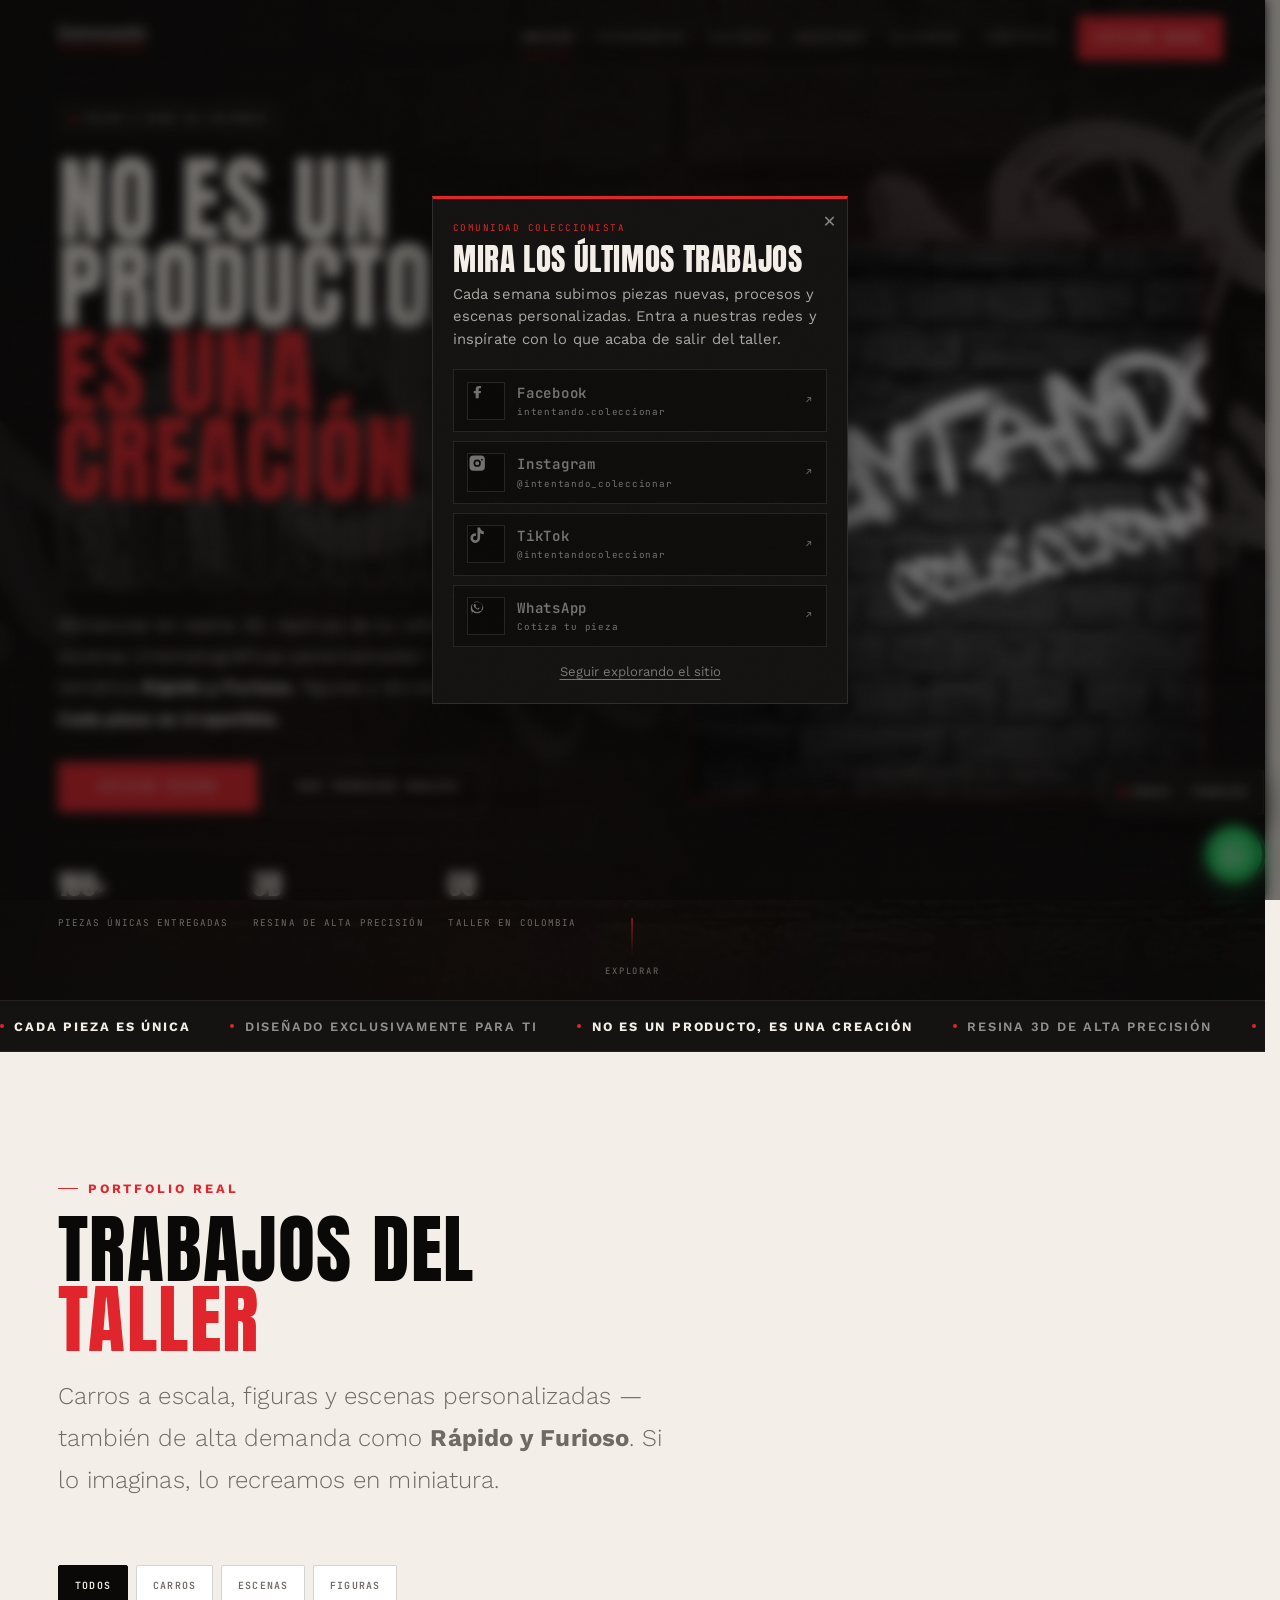
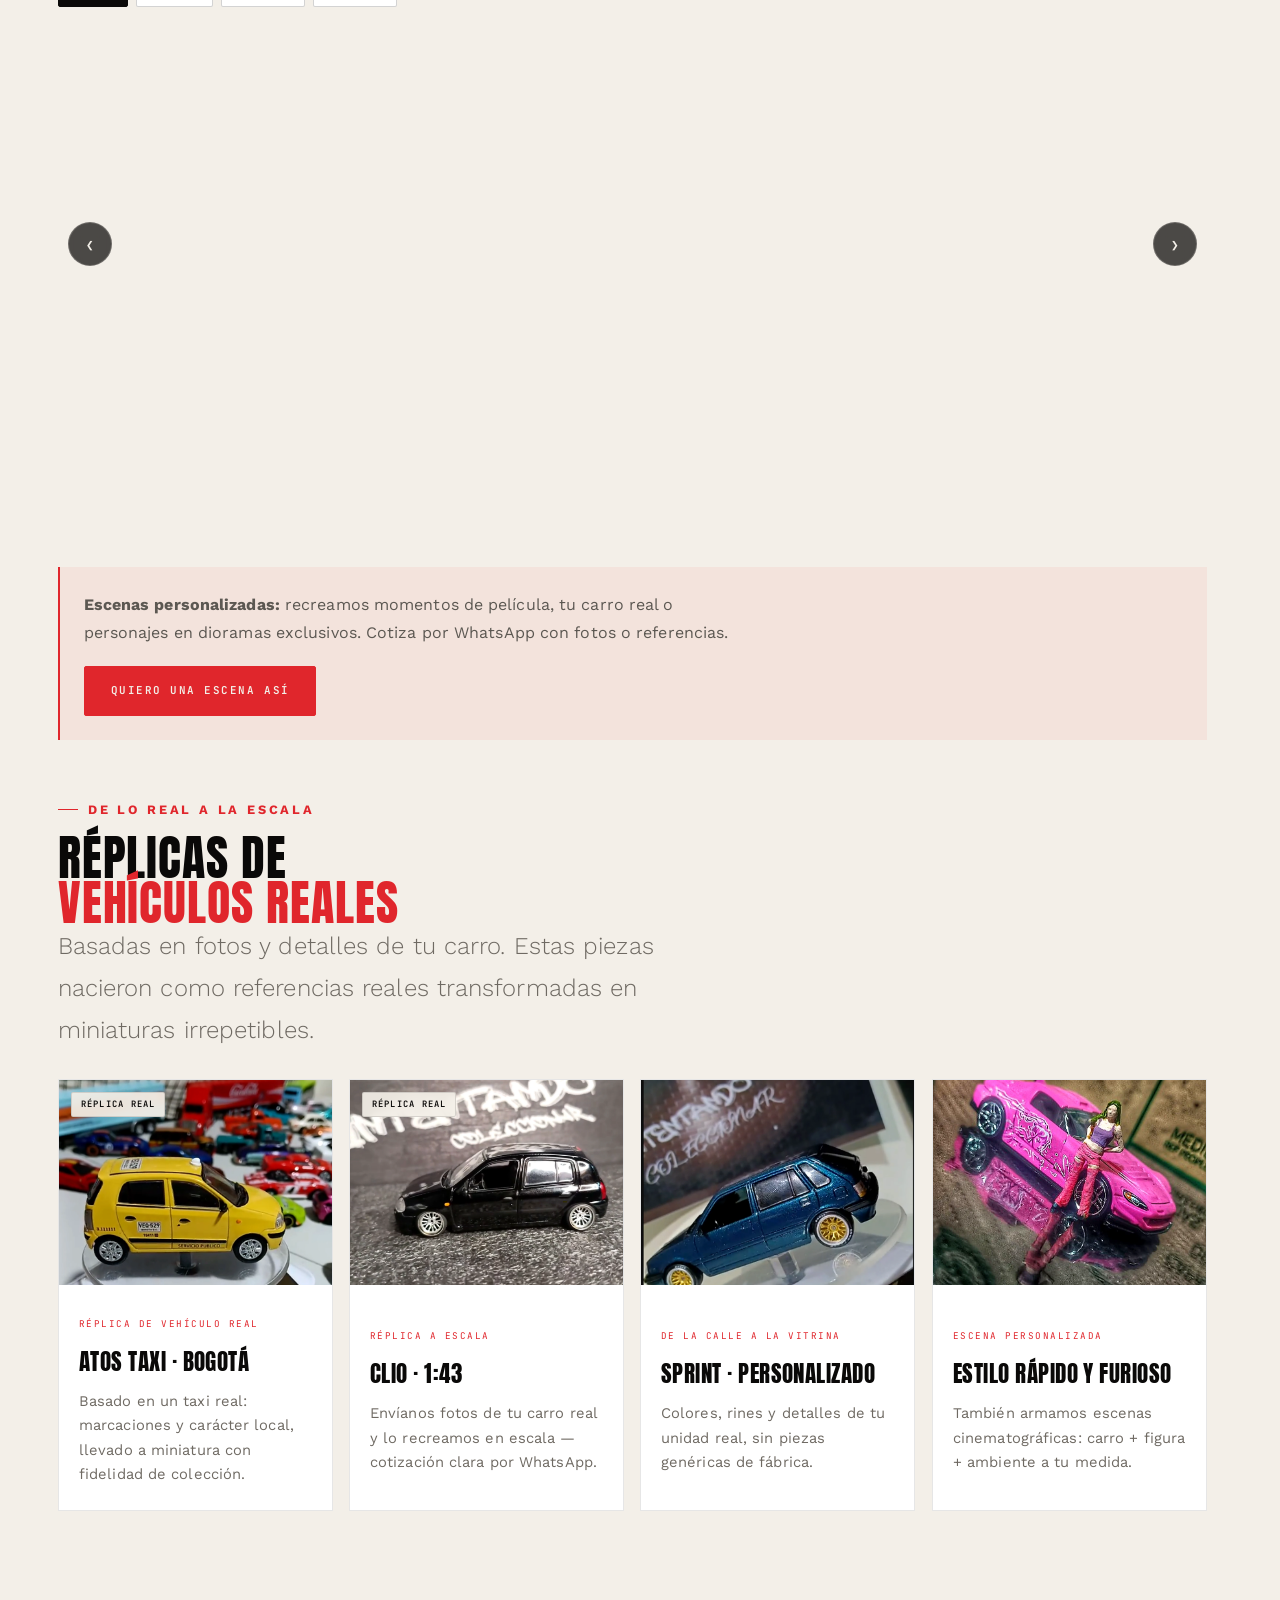
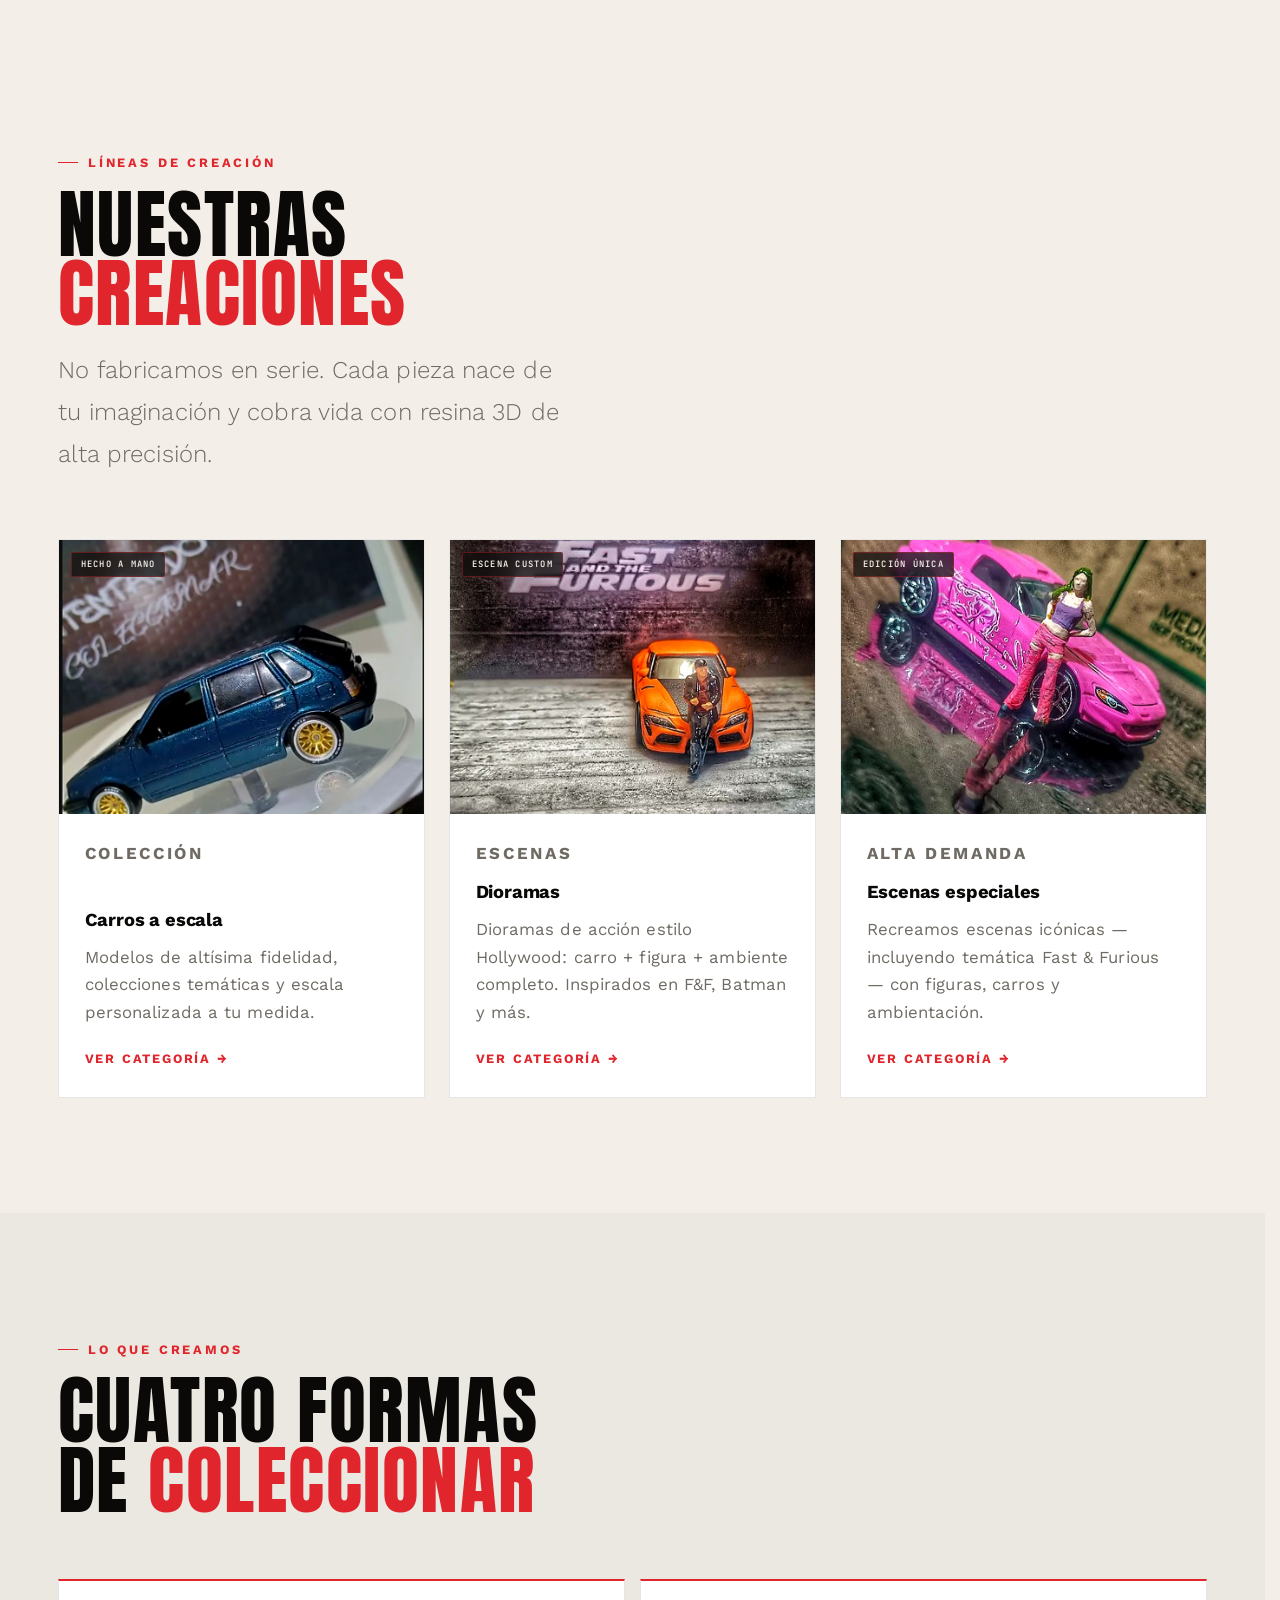
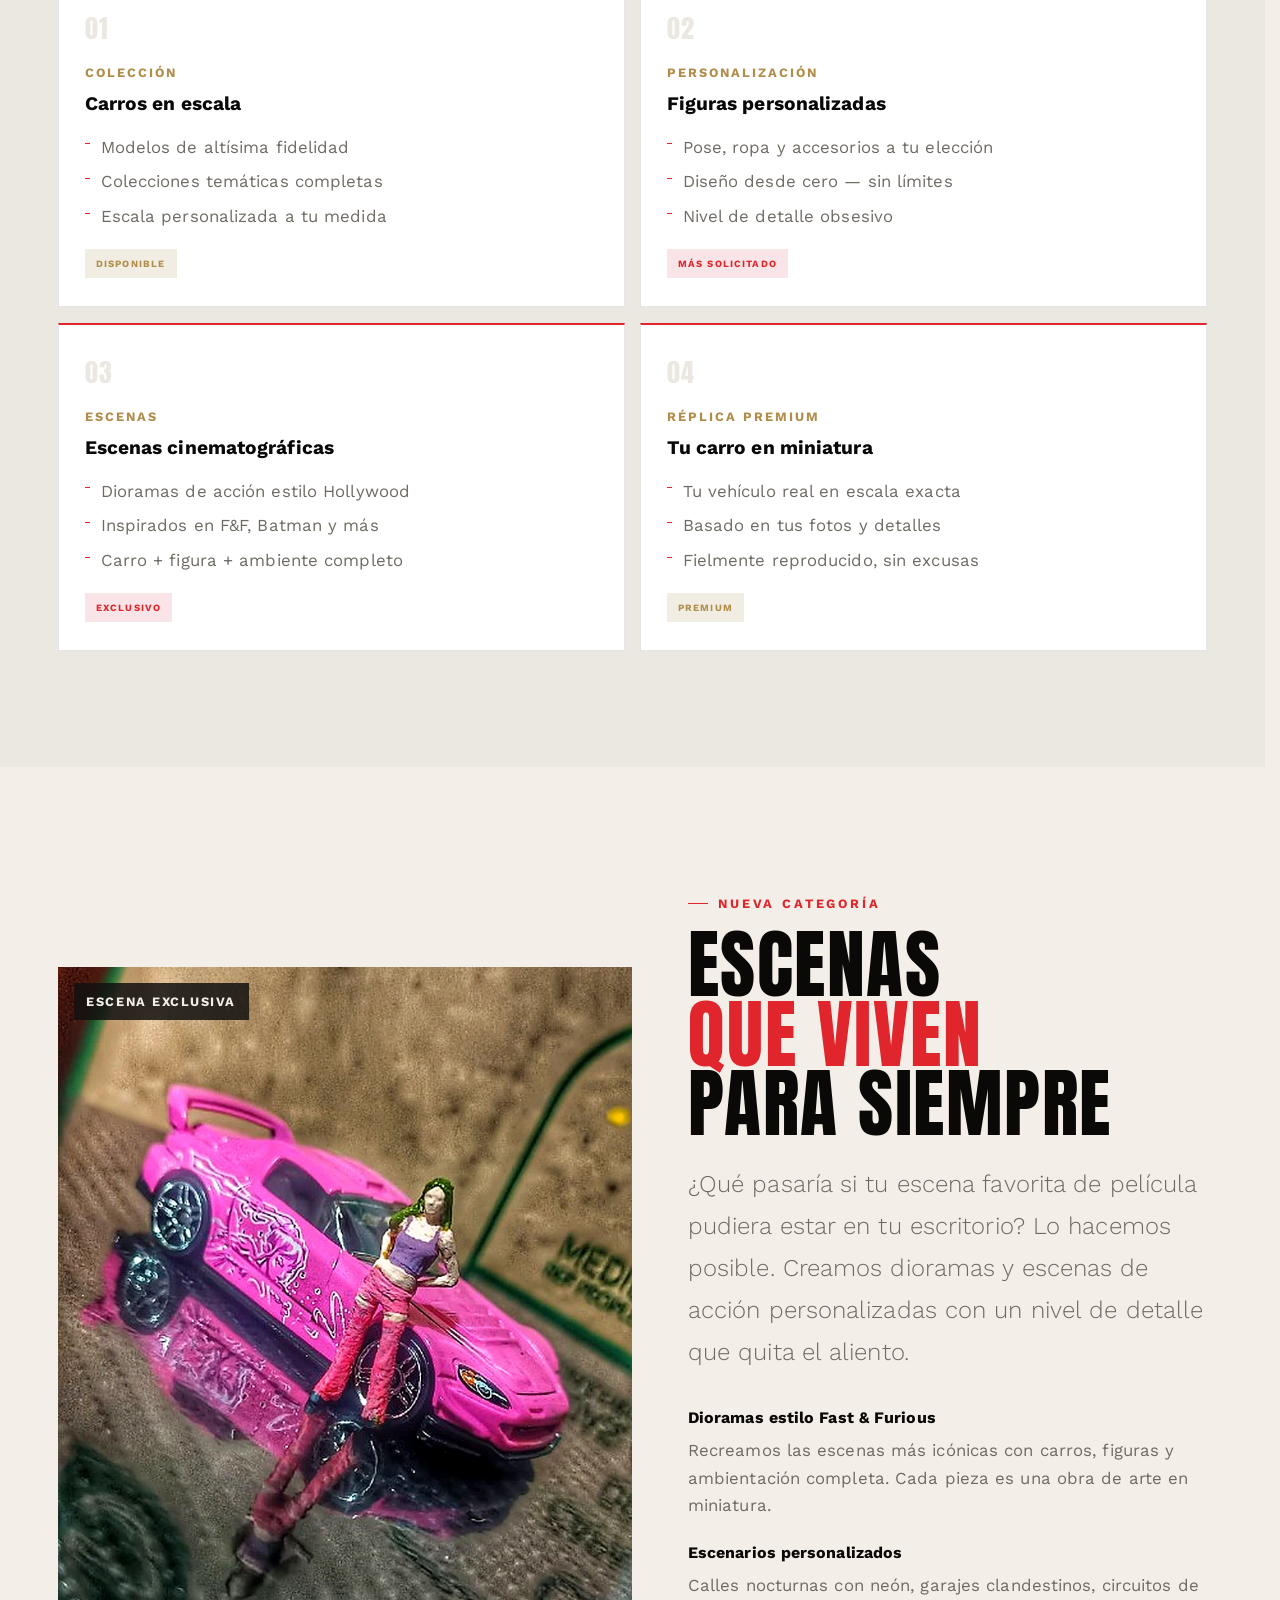
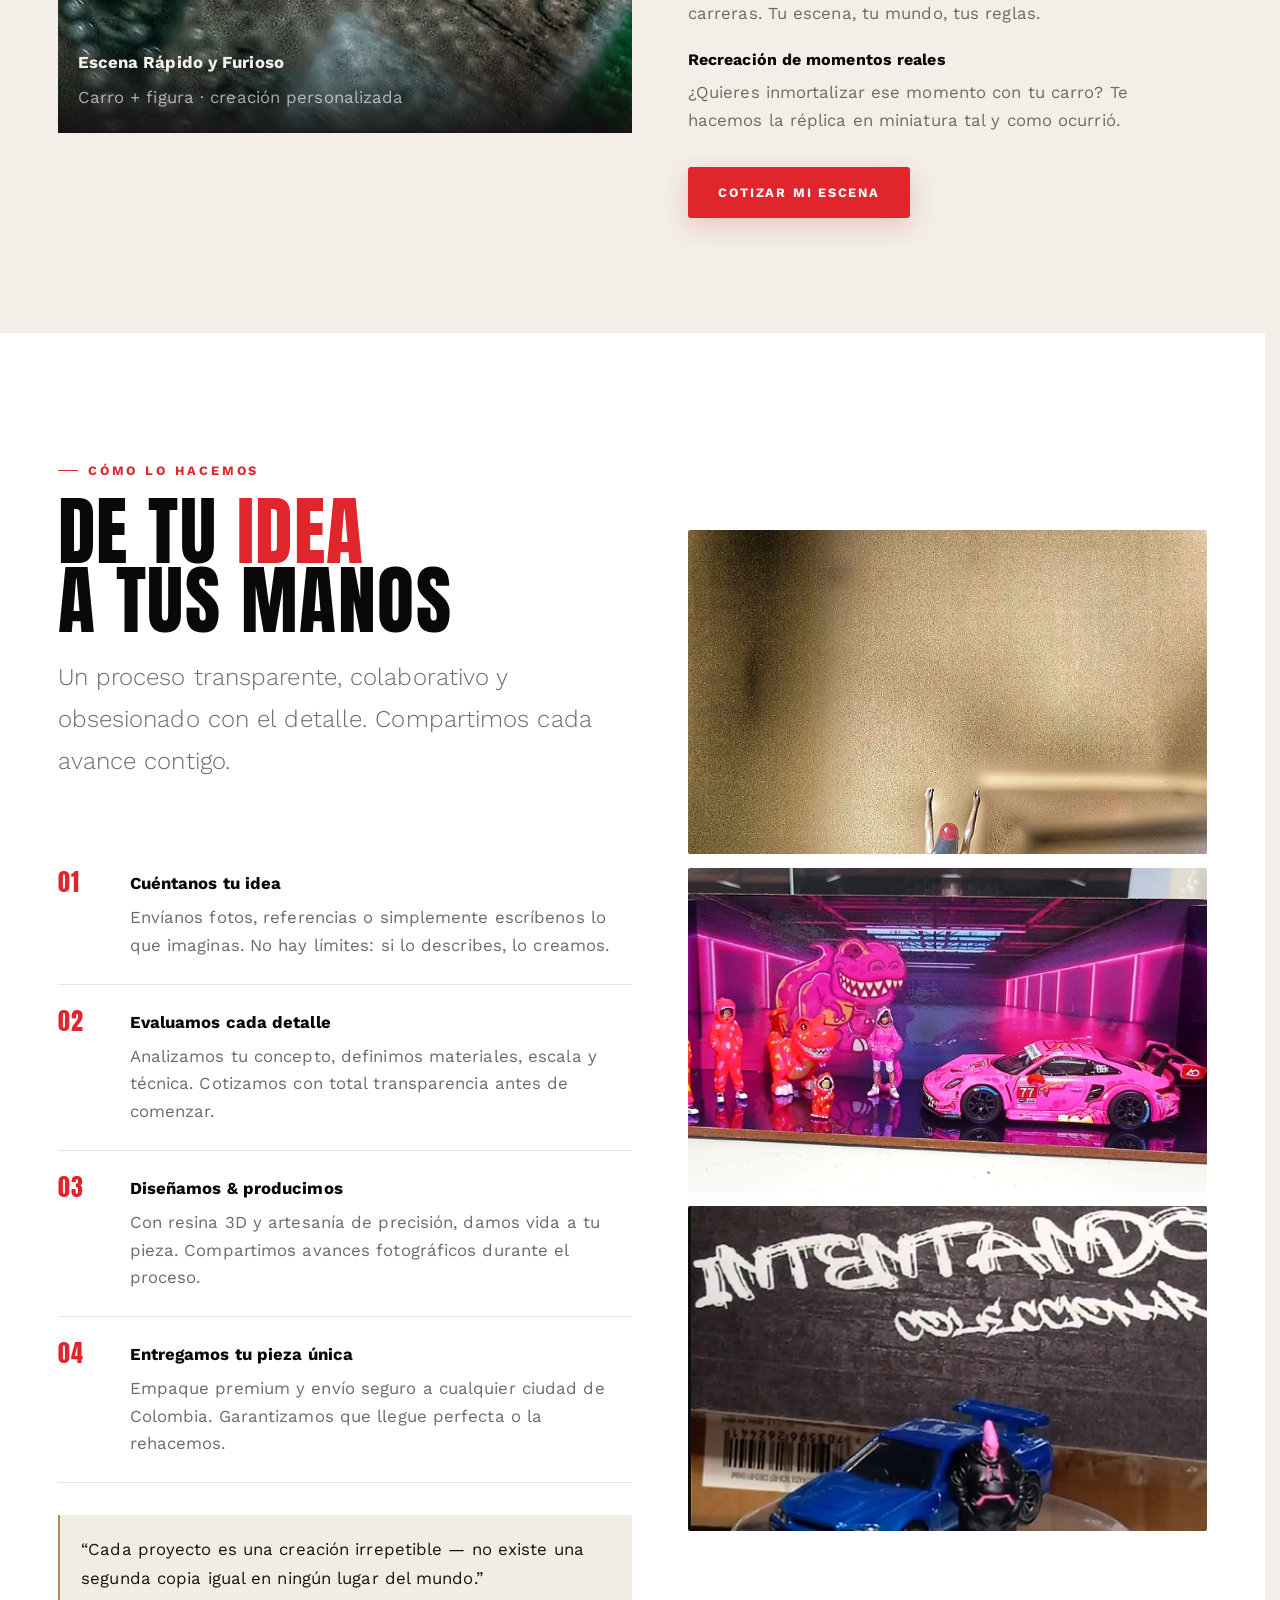
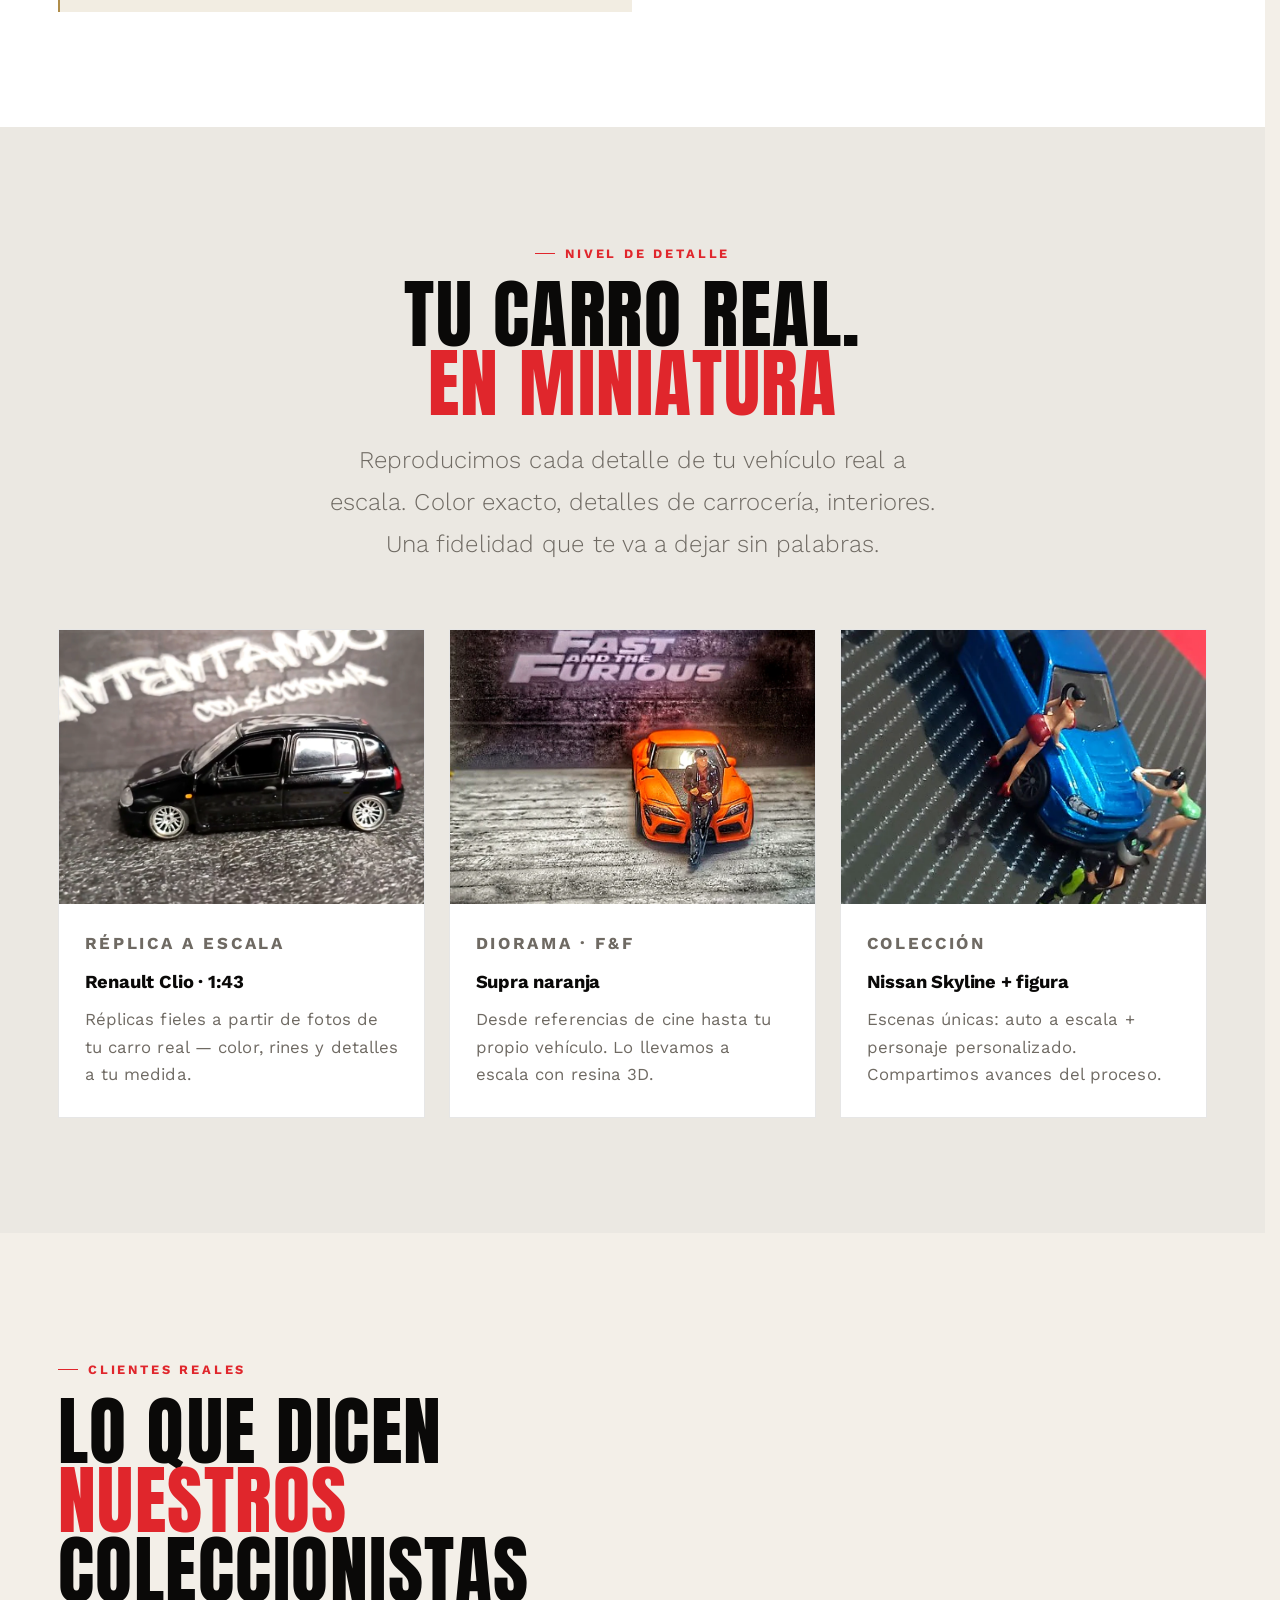
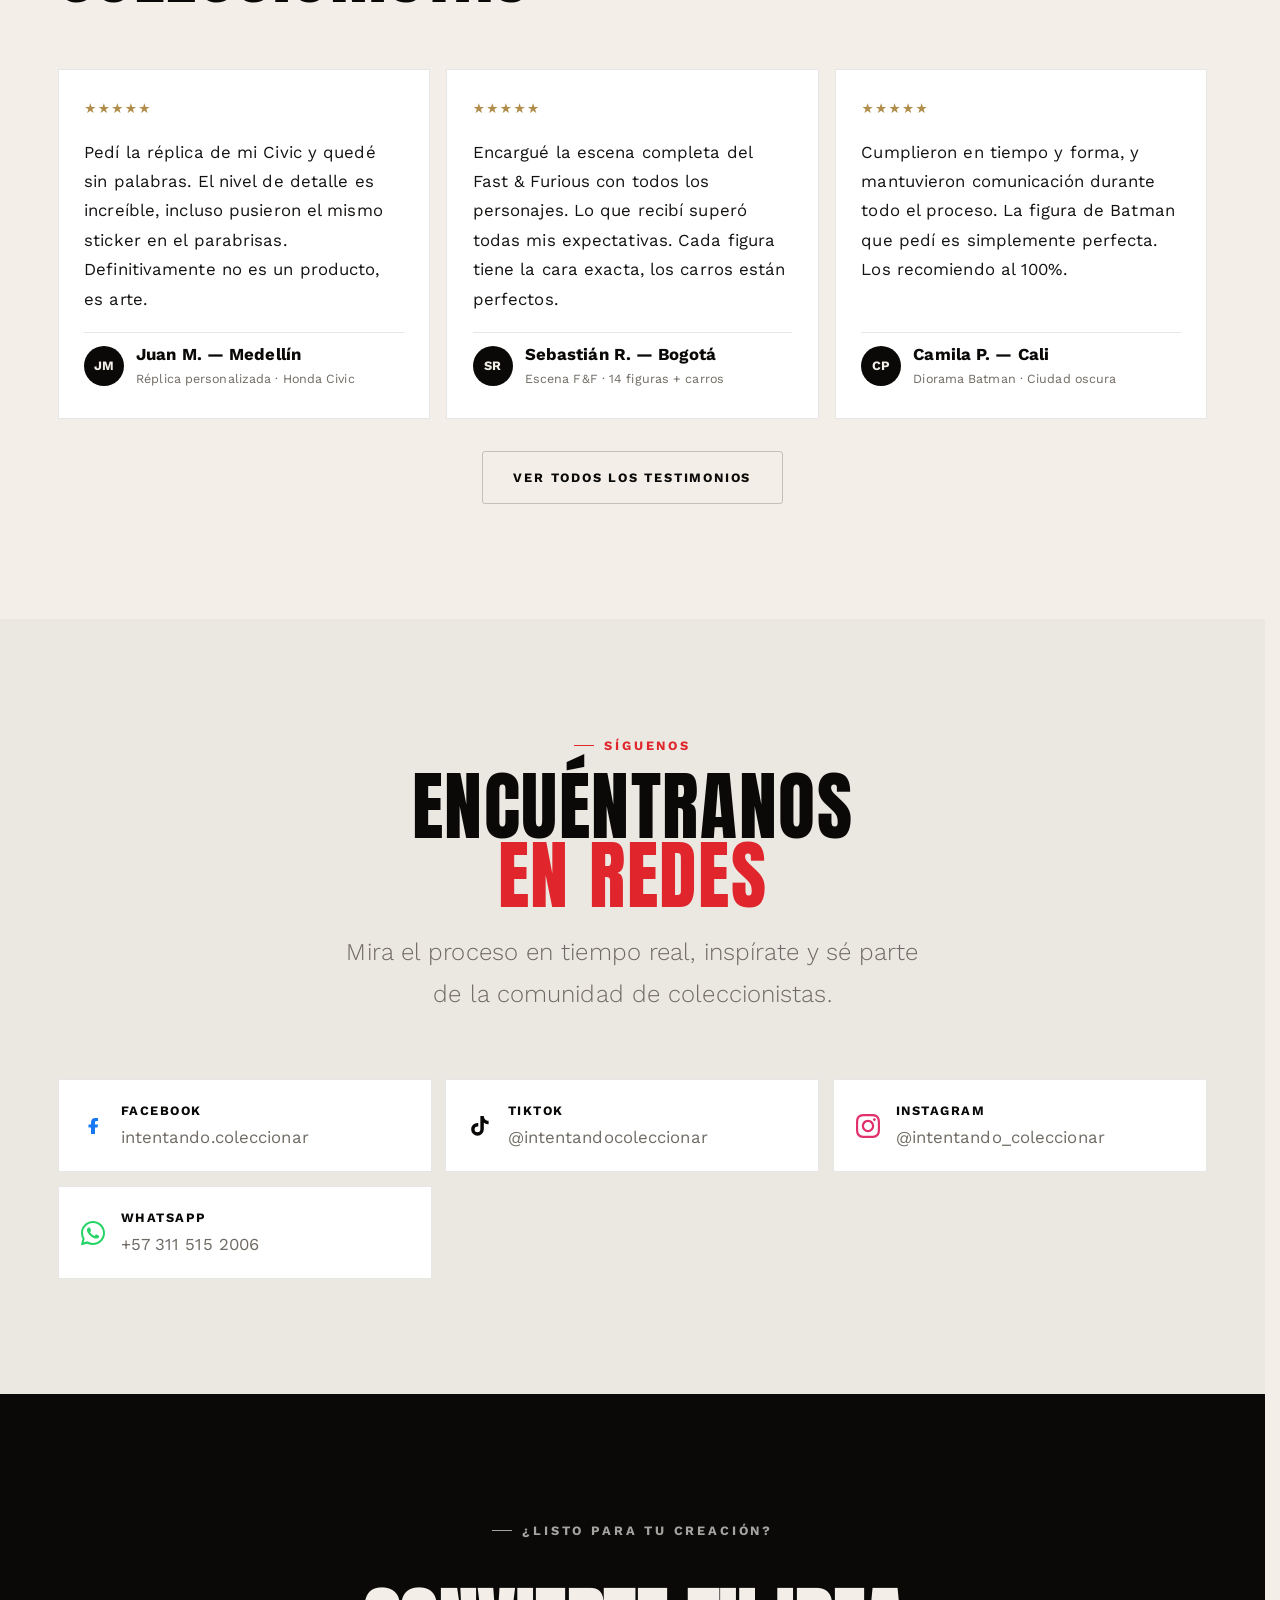
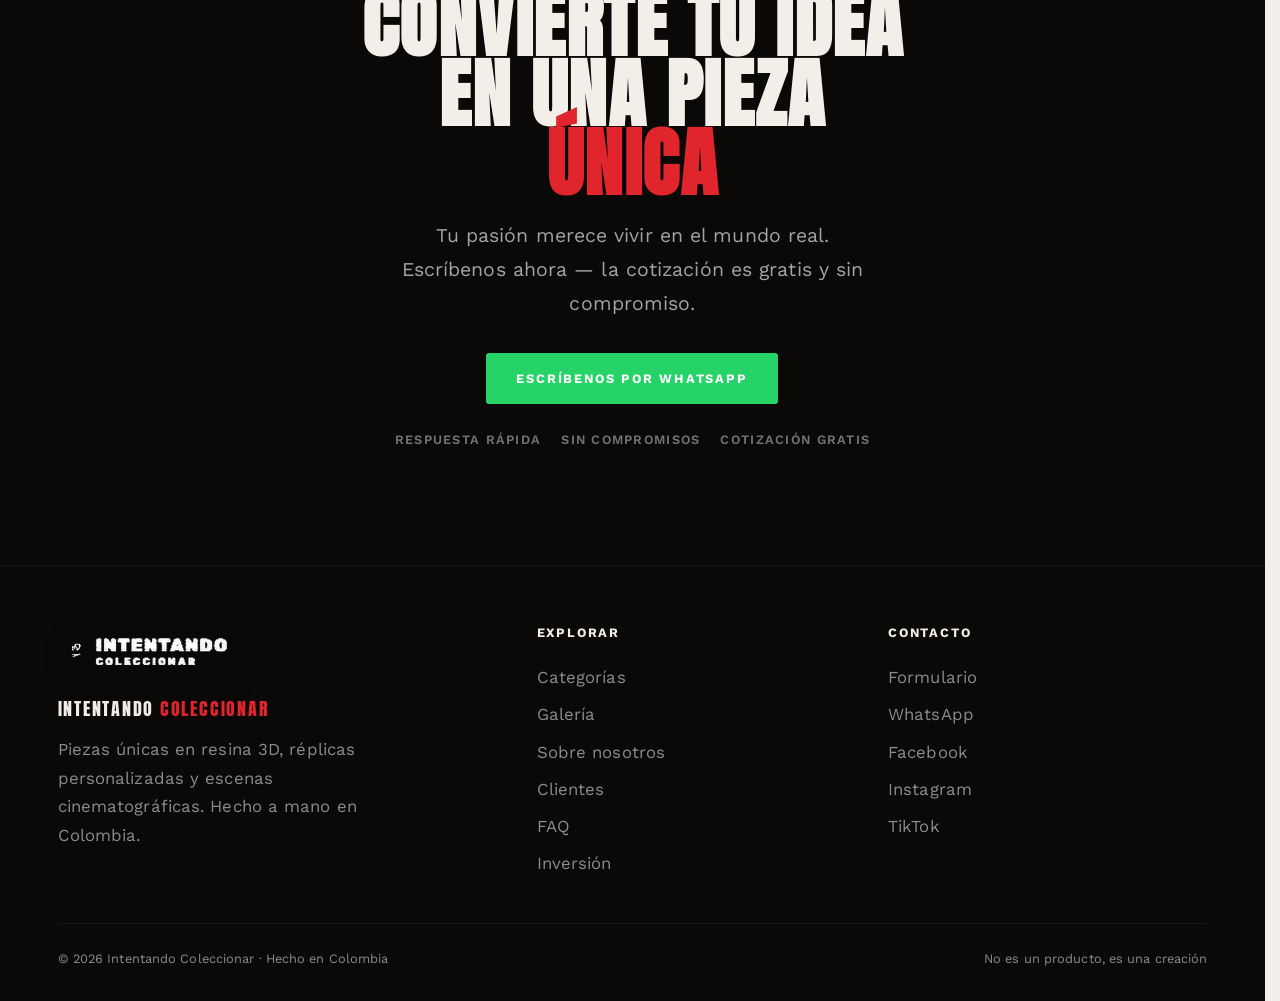
==== index.html @ 770165a8 "Initial site: multipage Intentando Coleccionar with SEO, FAQ, pricing, and deploy config. Unifies br" ====
﻿<!DOCTYPE html>
<html lang="es">
<head>
  <script>document.documentElement.classList.add("is-booting");</script>
  <meta charset="UTF-8"/>
  <meta name="viewport" content="width=device-width, initial-scale=1.0"/>
  <meta name="description" content="Intentando Coleccionar — Piezas únicas en resina 3D, réplicas personalizadas y escenas cinematográficas. No es un producto, es una creación. Colombia."/>
  <meta name="theme-color" content="#0a0908"/>
  <link rel="canonical" href="https://intentandocoleccionar.com/"/>
  <meta property="og:type" content="website"/>
  <meta property="og:url" content="https://intentandocoleccionar.com/"/>
  <meta property="og:title" content="Intentando Coleccionar | Piezas Únicas · No es un producto, es una creación"/>
  <meta property="og:description" content="Intentando Coleccionar — Piezas únicas en resina 3D, réplicas personalizadas y escenas cinematográficas. No es un producto, es una creación. Colombia."/>
  <meta property="og:image" content="https://intentandocoleccionar.com/assets/img/hero-tag-brick.webp"/>
  <meta property="og:locale" content="es_CO"/>
  <meta property="og:site_name" content="Intentando Coleccionar"/>
  <meta name="twitter:card" content="summary_large_image"/>
  <meta name="twitter:title" content="Intentando Coleccionar | Piezas Únicas · No es un producto, es una creación"/>
  <meta name="twitter:description" content="Intentando Coleccionar — Piezas únicas en resina 3D, réplicas personalizadas y escenas cinematográficas. No es un producto, es una creación. Colombia."/>
  <meta name="twitter:image" content="https://intentandocoleccionar.com/assets/img/hero-tag-brick.webp"/>
  <title>Intentando Coleccionar | Piezas Únicas · No es un producto, es una creación</title>
  <link rel="preconnect" href="https://fonts.googleapis.com"/>
  <link rel="preconnect" href="https://fonts.gstatic.com" crossorigin/>
  <link href="https://fonts.googleapis.com/css2?family=Anton&family=JetBrains+Mono:wght@400;500;600&family=Permanent+Marker&family=Work+Sans:ital,wght@0,300;0,400;0,500;0,600;1,400&display=swap" rel="stylesheet"/>
  <link rel="icon" href="assets/logo/svg/favicon.svg" type="image/svg+xml"/>
  <link rel="icon" href="assets/logo/png/favicon-32.png" sizes="32x32" type="image/png"/>
  <link rel="apple-touch-icon" href="assets/logo/png/favicon-180.png"/>
  <link rel="stylesheet" href="css/main.css"/>
<link rel="stylesheet" href="css/premium.css"/>
<link rel="stylesheet" href="css/motion.css?v=4"/>
<link rel="stylesheet" href="css/site-extras.css"/>
<link rel="stylesheet" href="css/hero.css"/>
<link rel="stylesheet" href="css/works.css"/>
  <script type="application/ld+json">
  {
    "@context": "https://schema.org",
    "@type": "LocalBusiness",
    "name": "Intentando Coleccionar",
    "description": "Miniaturas en resina 3D, réplicas personalizadas y escenas cinematográficas hechas a mano en Colombia.",
    "url": "https://intentandocoleccionar.com/",
    "image": "https://intentandocoleccionar.com/assets/img/hero-tag-brick.webp",
    "telephone": "+573115152006",
    "address": {
      "@type": "PostalAddress",
      "addressCountry": "CO"
    },
    "areaServed": "CO",
    "sameAs": [
      "https://www.instagram.com/intentando_coleccionar/",
      "https://www.tiktok.com/@intentandocoleccionar",
      "https://www.facebook.com/intentando.coleccionar",
      "https://wa.me/573115152006"
    ]
  }
  </script>
</head>
<body>
  <a class="skip-link" href="#contenido">Saltar al contenido</a>

  <header class="site-header site-header--light" data-header>
    <div class="nav-inner" data-nav>
      <a href="index.html" class="brand" aria-label="Intentando Coleccionar — Inicio">
        <span class="brand__lockup">
          <span class="brand__name">Intentando</span>
          <span class="brand__tag">Coleccionar</span>
        </span>
      </a>
      <nav class="nav-desktop" aria-label="Navegación principal">
        <a href="index.html" aria-current="page">Inicio</a>
        <a href="categorias.html">Categorías</a>
        <a href="galeria.html">Galería</a>
        <a href="sobre-nosotros.html">Nosotros</a>
        <a href="testimonios.html">Clientes</a>
        <a href="contacto.html">Contacto</a>
        <a class="nav-cta" href="https://wa.me/573115152006?text=Hola%2C%20quiero%20cotizar%20una%20figura%20personalizada" target="_blank" rel="noopener noreferrer">Cotizar ahora</a>
      </nav>
      <button class="nav-toggle" type="button" data-nav-toggle aria-controls="nav-mobile" aria-expanded="false" aria-label="Abrir menú">
        <span></span><span></span><span></span>
      </button>
    </div>
  </header>

  <div class="nav-mobile" id="nav-mobile" data-nav-mobile data-nav role="dialog" aria-modal="true" aria-label="Menú de navegación">
    <a href="index.html">Inicio</a>
    <a href="categorias.html">Categorías</a>
    <a href="galeria.html">Galería</a>
    <a href="sobre-nosotros.html">Nosotros</a>
    <a href="testimonios.html">Clientes</a>
    <a href="contacto.html">Contacto</a>
    <div class="nav-mobile__quick">
      <a href="carros.html">Carros a escala</a>
      <a href="escenas.html">Rápido y Furioso</a>
      <a href="dioramas.html">Dioramas</a>
    </div>
    <a class="nav-cta-mobile" href="https://wa.me/573115152006?text=Hola%2C%20quiero%20cotizar%20una%20figura%20personalizada" target="_blank" rel="noopener noreferrer">Cotizar mi pieza ↗</a>
  </div>

  <main id="contenido">
    <!-- HERO -->
    <section class="hero" aria-labelledby="hero-title">
      <div class="hero__bg-photo" aria-hidden="true">
        <img
          src="assets/img/hero-tag-brick.webp"
          alt=""
          width="1920"
          height="1890"
          fetchpriority="high"
          decoding="async"/>
      </div>
      <div class="hero__atmosphere" aria-hidden="true"></div>
      <div class="hero__warm" aria-hidden="true"></div>
      <div class="hero__grain" aria-hidden="true"></div>

      <div class="hero__grid">
        <div class="hero__copy-col">
          <p class="hero__eyebrow">
            <span class="hero__eyebrow-dot" aria-hidden="true"></span>
            Hecho a mano en Colombia
          </p>

          <h1 id="hero-title" class="hero__title">
            <span class="hero__line">No es un</span>
            <span class="hero__line">producto.</span>
            <span class="hero__line">Es una creación</span>
            <span class="hero__line">exclusiva</span>
          </h1>

          <p class="hero__lead">
            Miniaturas en resina 3D, réplicas de tu vehículo real y escenas cinematográficas personalizadas —
            incluyendo temática <strong>Rápido y Furioso</strong>, figuras y dioramas a tu medida.
            <strong>Cada pieza es irrepetible.</strong>
          </p>

          <div class="hero__actions">
            <a class="hero-btn hero-btn--solid" href="https://wa.me/573115152006?text=Hola%2C%20quiero%20cotizar%20una%20escena%20personalizada" target="_blank" rel="noopener noreferrer">Cotizar escena</a>
            <a class="hero-btn hero-btn--outline" href="#trabajos">Ver trabajos reales</a>
          </div>

          <div class="hero__metrics" aria-label="Confianza de la marca">
            <div class="hero__metric">
              <span class="hero__metric-value">100+</span>
              <span class="hero__metric-label">Piezas únicas entregadas</span>
            </div>
            <div class="hero__metric">
              <span class="hero__metric-value">3D</span>
              <span class="hero__metric-label">Resina de alta precisión</span>
            </div>
            <div class="hero__metric">
              <span class="hero__metric-value">CO</span>
              <span class="hero__metric-label">Taller en Colombia</span>
            </div>
          </div>
        </div>

        <div class="hero__stage" aria-hidden="true">
          <div class="hero__frame hero__frame--photo">
            <span class="hero__frame-corner hero__frame-corner--tr"></span>
            <span class="hero__frame-corner hero__frame-corner--bl"></span>
            <span class="hero__seal">Tag · Oficial</span>
            <div class="hero__tag-photo">
              <img src="assets/img/hero-tag-brick.webp" alt="" width="1920" height="1890" decoding="async"/>
            </div>
            <div class="hero__spray"></div>
            <p class="hero__stage-caption">No es un producto, es una creación</p>
          </div>
        </div>
      </div>

      <a class="hero__scroll" href="#trabajos" aria-label="Explorar trabajos">
        <span class="hero__scroll-line" aria-hidden="true"></span>
        Explorar
      </a>
    </section>

    <div class="marquee" aria-hidden="true">
      <div class="marquee__track">
        <div class="marquee__item"><span class="marquee__dot"></span><strong>Cada pieza es única</strong></div>
        <div class="marquee__item"><span class="marquee__dot"></span>Diseñado exclusivamente para ti</div>
        <div class="marquee__item"><span class="marquee__dot"></span><strong>No es un producto, es una creación</strong></div>
        <div class="marquee__item"><span class="marquee__dot"></span>Resina 3D de alta precisión</div>
        <div class="marquee__item"><span class="marquee__dot"></span><strong>Escenas personalizadas</strong></div>
        <div class="marquee__item"><span class="marquee__dot"></span>Envíos a todo Colombia</div>
        <div class="marquee__item"><span class="marquee__dot"></span><strong>Rápido y Furioso &amp; más</strong></div>
        <div class="marquee__item"><span class="marquee__dot"></span>Cotización gratuita</div>
        <div class="marquee__item"><span class="marquee__dot"></span><strong>Cada pieza es única</strong></div>
        <div class="marquee__item"><span class="marquee__dot"></span>Diseñado exclusivamente para ti</div>
        <div class="marquee__item"><span class="marquee__dot"></span><strong>No es un producto, es una creación</strong></div>
        <div class="marquee__item"><span class="marquee__dot"></span>Resina 3D de alta precisión</div>
        <div class="marquee__item"><span class="marquee__dot"></span><strong>Escenas personalizadas</strong></div>
        <div class="marquee__item"><span class="marquee__dot"></span>Envíos a todo Colombia</div>
        <div class="marquee__item"><span class="marquee__dot"></span><strong>Rápido y Furioso &amp; más</strong></div>
        <div class="marquee__item"><span class="marquee__dot"></span>Cotización gratuita</div>
      </div>
    </div>

    <!-- TRABAJOS / CARRUSEL -->
    <section id="trabajos" class="section works" aria-labelledby="trabajos-title">
      <div class="container">
        <div class="section-head reveal">
          <p class="eyebrow">Portfolio real</p>
          <h2 id="trabajos-title" class="display">Trabajos del<br/><em>taller</em></h2>
          <p class="lead">
            Carros a escala, figuras y escenas personalizadas — también de alta demanda como
            <strong>Rápido y Furioso</strong>. Si lo imaginas, lo recreamos en miniatura.
          </p>
        </div>

        <div class="works-filters" role="group" aria-label="Filtrar trabajos" data-works-filters>
          <button type="button" class="works-filter is-active" data-works-filter="all" aria-pressed="true">Todos</button>
          <button type="button" class="works-filter" data-works-filter="carro" aria-pressed="false">Carros</button>
          <button type="button" class="works-filter" data-works-filter="escena" aria-pressed="false">Escenas</button>
          <button type="button" class="works-filter" data-works-filter="figura" aria-pressed="false">Figuras</button>
        </div>

        <div class="carousel" data-carousel>
          <button class="carousel__nav carousel__nav--prev" type="button" data-carousel-prev aria-label="Anterior">‹</button>
          <div class="carousel__viewport">
            <ul class="carousel__track" data-carousel-track>

              <li class="carousel__slide is-active" data-works-item data-cat="carro" data-cap="Hyundai Atos taxi · Réplica escala (Bogotá)">
                <figure class="carousel__card">
                  <img src="assets/trabajos/atos-taxi-bogota.webp" alt="Réplica en escala de taxi Hyundai Atos amarillo Bogotá" width="1590" height="1401" loading="lazy" decoding="async" srcset="assets/trabajos/atos-taxi-bogota.webp 1x, assets/trabajos/hd/atos-taxi.webp 2x" sizes="(max-width: 768px) 100vw, 50vw">
                  <figcaption>
                    <span class="carousel__cat">Carro · Réplica real</span>
                    <strong>Atos taxi Bogotá</strong>
                    <p>Réplica de vehículo real con detalles locales (servicio público).</p>
                  </figcaption>
                </figure>
              </li>

              <li class="carousel__slide" data-works-item data-cat="carro" data-cap="Renault Clio negro · Escala 1:43">
                <figure class="carousel__card">
                  <img src="assets/trabajos/clio-negro-escala.webp" alt="Renault Clio negro a escala 1:43" width="1920" height="1454" loading="lazy" decoding="async" srcset="assets/trabajos/clio-negro-escala.webp 1x, assets/trabajos/hd/renault-clio-escala.webp 2x" sizes="(max-width: 768px) 100vw, 50vw">
                  <figcaption>
                    <span class="carousel__cat">Carro a escala</span>
                    <strong>Renault Clio · 1:43</strong>
                    <p>Réplicas fieles basadas en tu vehículo o referencias.</p>
                  </figcaption>
                </figure>
              </li>

              <li class="carousel__slide" data-works-item data-cat="escena" data-cap="Escena rosa estilo Rápido y Furioso">
                <figure class="carousel__card">
                  <img src="assets/trabajos/suki-rosa-ff.webp" alt="Escena con carro rosa y figura estilo Rápido y Furioso" width="841" height="1920" loading="lazy" decoding="async"/>
                  <figcaption>
                    <span class="carousel__cat">Escena personalizada</span>
                    <strong>Estilo Rápido y Furioso</strong>
                    <p>Carro + figura + composición. Creamos escenas a tu medida.</p>
                  </figcaption>
                </figure>
              </li>

              <li class="carousel__slide" data-works-item data-cat="escena" data-cap="Diorama Supra naranja estilo Rápido y Furioso">
                <figure class="carousel__card">
                  <img src="assets/trabajos/diorama-supra-naranja-ff.webp" alt="Diorama con Supra naranja estilo Rápido y Furioso" width="841" height="1920" loading="lazy" decoding="async"/>
                  <figcaption>
                    <span class="carousel__cat">Diorama</span>
                    <strong>Supra naranja · F&amp;F</strong>
                    <p>Ambientación completa para coleccionar o regalar.</p>
                  </figcaption>
                </figure>
              </li>

              <li class="carousel__slide" data-works-item data-cat="figura" data-cap="Majin Buu + Skyline · Escena personalizada">
                <figure class="carousel__card">
                  <img src="assets/trabajos/majin-buu-skyline.webp" alt="Figura Majin Buu junto a Nissan Skyline a escala" width="1614" height="1560" loading="lazy" decoding="async" srcset="assets/trabajos/majin-buu-skyline.webp 1x, assets/trabajos/hd/majin-buu-escala.webp 2x" sizes="(max-width: 768px) 100vw, 50vw">
                  <figcaption>
                    <span class="carousel__cat">Figura + escena</span>
                    <strong>Majin Buu · Skyline</strong>
                    <p>Personaje + auto a escala: escenas únicas que no existen en serie.</p>
                  </figcaption>
                </figure>
              </li>

              <li class="carousel__slide" data-works-item data-cat="carro" data-cap="Chevrolet Sprint teal · Escala 1:43">
                <figure class="carousel__card">
                  <img src="assets/trabajos/chevrolet-sprint-teal.webp" alt="Chevrolet Sprint teal a escala 1:43" width="1626" height="1401" loading="lazy" decoding="async" srcset="assets/trabajos/chevrolet-sprint-teal.webp 1x, assets/trabajos/hd/chevrolet-sprint-escala.webp 2x" sizes="(max-width: 768px) 100vw, 50vw">
                  <figcaption>
                    <span class="carousel__cat">Carro a escala</span>
                    <strong>Chevrolet Sprint · 1:43</strong>
                    <p>Acabado metálico y detalle obsesivo en rines y carrocería.</p>
                  </figcaption>
                </figure>
              </li>

              <li class="carousel__slide" data-works-item data-cat="carro" data-cap="Twingo plata · Escala 1:43">
                <figure class="carousel__card">
                  <img src="assets/trabajos/twingo-plata.webp" alt="Renault Twingo plata a escala 1:43" width="1164" height="894" loading="lazy" decoding="async" srcset="assets/trabajos/twingo-plata.webp 1x, assets/trabajos/hd/carro-twingo-escala.webp 2x" sizes="(max-width: 768px) 100vw, 50vw">
                  <figcaption>
                    <span class="carousel__cat">Carro a escala</span>
                    <strong>Twingo plata · 1:43</strong>
                    <p>Modelos personalizados para coleccionistas.</p>
                  </figcaption>
                </figure>
              </li>

              <li class="carousel__slide" data-works-item data-cat="carro" data-cap="Swift blanco · Escena en rampa">
                <figure class="carousel__card">
                  <img src="assets/trabajos/swift-blanco-rampa.webp" alt="Swift blanco a escala sobre rampa" width="1920" height="1920" loading="lazy" decoding="async" srcset="assets/trabajos/swift-blanco-rampa.webp 1x, assets/trabajos/hd/carro-swift.webp 2x" sizes="(max-width: 768px) 100vw, 50vw">
                  <figcaption>
                    <span class="carousel__cat">Carro a escala</span>
                    <strong>Swift blanco · rampa</strong>
                    <p>Tu carro, tu escala, tus reglas.</p>
                  </figcaption>
                </figure>
              </li>

              <li class="carousel__slide" data-works-item data-cat="escena" data-cap="Carrera starter · RX-7 y Eclipse">
                <figure class="carousel__card">
                  <img src="assets/trabajos/carrera-starter-rx7-eclipse.webp" alt="Escena de carrera con RX-7 y Eclipse a escala" width="1261" height="1920" loading="lazy" decoding="async"/>
                  <figcaption>
                    <span class="carousel__cat">Escena personalizada</span>
                    <strong>RX-7 · Eclipse · starter</strong>
                    <p>Escenas de carrera y composiciones cinematográficas a pedido.</p>
                  </figcaption>
                </figure>
              </li>

              <li class="carousel__slide" data-works-item data-cat="escena" data-cap="Skyline azul + figuras">
                <figure class="carousel__card">
                  <img src="assets/trabajos/skyline-azul-figuras.webp" alt="Nissan Skyline azul a escala con figuras" width="841" height="1920" loading="lazy" decoding="async"/>
                  <figcaption>
                    <span class="carousel__cat">Escena personalizada</span>
                    <strong>Skyline azul + figuras</strong>
                    <p>Auto a escala + personajes personalizados en una sola pieza.</p>
                  </figcaption>
                </figure>
              </li>

              <li class="carousel__slide" data-works-item data-cat="escena" data-cap="Civic verde estilo Rápido y Furioso">
                <figure class="carousel__card">
                  <img src="assets/trabajos/civic-verde-ff.webp" alt="Civic verde a escala con figura estilo Rápido y Furioso" width="1920" height="1226" loading="lazy" decoding="async"/>
                  <figcaption>
                    <span class="carousel__cat">Escena personalizada</span>
                    <strong>Civic verde · F&amp;F</strong>
                    <p>Referencias de cine llevadas a miniatura con fidelidad de colección.</p>
                  </figcaption>
                </figure>
              </li>

              <li class="carousel__slide" data-works-item data-cat="figura" data-cap="Batman streetwear · Colorways">
                <figure class="carousel__card">
                  <img src="assets/trabajos/batman-streetwear.webp" alt="Figuras Batman streetwear en varios colorways" width="1920" height="905" loading="lazy" decoding="async"/>
                  <figcaption>
                    <span class="carousel__cat">Figura</span>
                    <strong>Batman streetwear</strong>
                    <p>Figuras personalizadas en varios colorways.</p>
                  </figcaption>
                </figure>
              </li>

              <li class="carousel__slide" data-works-item data-cat="carro" data-cap="Miniaturas Supra en mano">
                <figure class="carousel__card">
                  <img src="assets/trabajos/paul-walker-supra-mano.webp" alt="Miniaturas de carros estilo Rápido y Furioso en la mano" width="1440" height="1920" loading="lazy" decoding="async"/>
                  <figcaption>
                    <span class="carousel__cat">Carro a escala</span>
                    <strong>Supra · miniaturas en mano</strong>
                    <p>Detalle y escala pensados para colección.</p>
                  </figcaption>
                </figure>
              </li>

              <li class="carousel__slide" data-works-item data-cat="escena" data-cap="Halo · Spartan + Warthog">
                <figure class="carousel__card">
                  <img src="assets/trabajos/halo-spartan-warthog.webp" alt="Escena Halo con Spartan y Warthog a escala" width="1440" height="1920" loading="lazy" decoding="async"/>
                  <figcaption>
                    <span class="carousel__cat">Escena personalizada</span>
                    <strong>Spartan + Warthog</strong>
                    <p>También recreamos universos de videojuegos a escala.</p>
                  </figcaption>
                </figure>
              </li>

              <li class="carousel__slide" data-works-item data-cat="escena" data-cap="Diorama Porsche rosa + dinosauros">
                <figure class="carousel__card">
                  <img src="assets/trabajos/diorama-porsche-rosa-dinos.webp" alt="Diorama con Porsche rosa y figuras de dinosauros" width="1920" height="840" loading="lazy" decoding="async"/>
                  <figcaption>
                    <span class="carousel__cat">Diorama</span>
                    <strong>Porsche rosa + dinos</strong>
                    <p>Composiciones creativas con narrativa propia.</p>
                  </figcaption>
                </figure>
              </li>

            </ul>
          </div>
          <button class="carousel__nav carousel__nav--next" type="button" data-carousel-next aria-label="Siguiente">›</button>
          <div class="carousel__dots" data-carousel-dots aria-label="Paginación del carrusel"></div>
        </div>

        <div class="works-note reveal">
          <p>
            <strong>Escenas personalizadas:</strong> recreamos momentos de película, tu carro real o personajes
            en dioramas exclusivos. Cotiza por WhatsApp con fotos o referencias.
          </p>
          <a class="hero-btn hero-btn--solid" href="https://wa.me/573115152006?text=Hola%2C%20quiero%20cotizar%20una%20escena%20personalizada" target="_blank" rel="noopener noreferrer">Quiero una escena así</a>
        </div>

        <!-- Réplicas de vehículos reales (mensaje + ejemplos del taller) -->
        <div class="compare reveal" aria-labelledby="compare-title">
          <div class="compare__head">
            <p class="eyebrow">De lo real a la escala</p>
            <h3 id="compare-title" class="display" style="font-size:clamp(2rem,4vw,3rem);margin-top:1rem">Réplicas de<br/><em>vehículos reales</em></h3>
            <p class="lead">Basadas en fotos y detalles de tu carro. Estas piezas nacieron como referencias reales transformadas en miniaturas irrepetibles.</p>
          </div>
          <div class="compare__grid">
            <article class="compare__card">
              <img src="assets/trabajos/atos-taxi-bogota.webp" alt="Réplica Atos taxi Bogotá" width="640" height="480" loading="lazy" srcset="assets/trabajos/atos-taxi-bogota.webp 1x, assets/trabajos/hd/atos-taxi.webp 2x" sizes="(max-width: 768px) 100vw, 50vw">
              <div>
                <span class="carousel__cat">Réplica de vehículo real</span>
                <h4>Atos taxi · Bogotá</h4>
                <p>Basado en un taxi real: marcaciones y carácter local, llevado a miniatura con fidelidad de colección.</p>
              </div>
            </article>
            <article class="compare__card">
              <img src="assets/trabajos/clio-negro-escala.webp" alt="Renault Clio negro a escala" width="640" height="480" loading="lazy" srcset="assets/trabajos/clio-negro-escala.webp 1x, assets/trabajos/hd/renault-clio-escala.webp 2x" sizes="(max-width: 768px) 100vw, 50vw">
              <div>
                <span class="carousel__cat">Réplica a escala</span>
                <h4>Clio · 1:43</h4>
                <p>Envíanos fotos de tu carro real y lo recreamos en escala — cotización clara por WhatsApp.</p>
              </div>
            </article>
            <article class="compare__card">
              <img src="assets/trabajos/chevrolet-sprint-teal.webp" alt="Chevrolet Sprint teal a escala" width="640" height="480" loading="lazy" srcset="assets/trabajos/chevrolet-sprint-teal.webp 1x, assets/trabajos/hd/chevrolet-sprint-escala.webp 2x" sizes="(max-width: 768px) 100vw, 50vw">
              <div>
                <span class="carousel__cat">De la calle a la vitrina</span>
                <h4>Sprint · personalizado</h4>
                <p>Colores, rines y detalles de tu unidad real, sin piezas genéricas de fábrica.</p>
              </div>
            </article>
            <article class="compare__card">
              <img src="assets/trabajos/suki-rosa-ff.webp" alt="Escena personalizada estilo Rápido y Furioso" width="640" height="480" loading="lazy"/>
              <div>
                <span class="carousel__cat">Escena personalizada</span>
                <h4>Estilo Rápido y Furioso</h4>
                <p>También armamos escenas cinematográficas: carro + figura + ambiente a tu medida.</p>
              </div>
            </article>
          </div>
        </div>
      </div>
    </section>

    <!-- CATEGORÍAS -->
    <section id="categorias-inicio" class="section" aria-labelledby="cat-title">
      <div class="container">
        <div class="section-head reveal">
          <p class="eyebrow">Líneas de creación</p>
          <h2 id="cat-title" class="display">Nuestras<br/><em>creaciones</em></h2>
          <p class="lead">No fabricamos en serie. Cada pieza nace de tu imaginación y cobra vida con resina 3D de alta precisión.</p>
        </div>

        <div class="cat-grid stagger">
          <a class="cat-card" href="carros.html">
            <div class="cat-card__media">
              <img src="assets/trabajos/chevrolet-sprint-teal.webp" alt="Carros a escala del taller Intentando Coleccionar" width="1626" height="1401" loading="lazy" decoding="async" srcset="assets/trabajos/chevrolet-sprint-teal.webp 1x, assets/trabajos/hd/chevrolet-sprint-escala.webp 2x" sizes="(max-width: 768px) 100vw, 50vw">
            </div>
            <div class="cat-card__body">
              <p class="cat-card__label">Colección</p>
              <h3>Carros a escala</h3>
              <p>Modelos de altísima fidelidad, colecciones temáticas y escala personalizada a tu medida.</p>
              <span class="cat-card__link">Ver categoría</span>
            </div>
          </a>

          <a class="cat-card" href="dioramas.html">
            <div class="cat-card__media">
              <img src="assets/trabajos/diorama-supra-naranja-ff.webp" alt="Diorama y escena personalizada a escala" width="841" height="1920" loading="lazy" decoding="async"/>
            </div>
            <div class="cat-card__body">
              <p class="cat-card__label">Escenas</p>
              <h3>Dioramas</h3>
              <p>Dioramas de acción estilo Hollywood: carro + figura + ambiente completo. Inspirados en F&amp;F, Batman y más.</p>
              <span class="cat-card__link">Ver categoría</span>
            </div>
          </a>

          <a class="cat-card" href="escenas.html">
            <div class="cat-card__media">
              <img src="assets/trabajos/suki-rosa-ff.webp" alt="Escena personalizada estilo Rápido y Furioso" width="841" height="1920" loading="lazy" decoding="async"/>
            </div>
            <div class="cat-card__body">
              <p class="cat-card__label">Alta demanda</p>
              <h3>Escenas especiales</h3>
              <p>Recreamos escenas icónicas — incluyendo temática Fast &amp; Furious — con figuras, carros y ambientación.</p>
              <span class="cat-card__link">Ver categoría</span>
            </div>
          </a>
        </div>
      </div>
    </section>

    <!-- SERVICIOS -->
    <section class="section section--stone" aria-labelledby="svc-title">
      <div class="container">
        <div class="section-head reveal">
          <p class="eyebrow">Lo que creamos</p>
          <h2 id="svc-title" class="display">Cuatro formas<br/>de <em>coleccionar</em></h2>
        </div>
        <div class="svc-grid stagger">
          <article class="svc-card">
            <div class="svc-card__num" aria-hidden="true">01</div>
            <p class="svc-card__lbl">Colección</p>
            <h3>Carros en escala</h3>
            <ul>
              <li>Modelos de altísima fidelidad</li>
              <li>Colecciones temáticas completas</li>
              <li>Escala personalizada a tu medida</li>
            </ul>
            <span class="svc-badge">Disponible</span>
          </article>
          <article class="svc-card">
            <div class="svc-card__num" aria-hidden="true">02</div>
            <p class="svc-card__lbl">Personalización</p>
            <h3>Figuras personalizadas</h3>
            <ul>
              <li>Pose, ropa y accesorios a tu elección</li>
              <li>Diseño desde cero — sin límites</li>
              <li>Nivel de detalle obsesivo</li>
            </ul>
            <span class="svc-badge svc-badge--hot">Más solicitado</span>
          </article>
          <article class="svc-card">
            <div class="svc-card__num" aria-hidden="true">03</div>
            <p class="svc-card__lbl">Escenas</p>
            <h3>Escenas cinematográficas</h3>
            <ul>
              <li>Dioramas de acción estilo Hollywood</li>
              <li>Inspirados en F&amp;F, Batman y más</li>
              <li>Carro + figura + ambiente completo</li>
            </ul>
            <span class="svc-badge svc-badge--hot">Exclusivo</span>
          </article>
          <article class="svc-card">
            <div class="svc-card__num" aria-hidden="true">04</div>
            <p class="svc-card__lbl">Réplica Premium</p>
            <h3>Tu carro en miniatura</h3>
            <ul>
              <li>Tu vehículo real en escala exacta</li>
              <li>Basado en tus fotos y detalles</li>
              <li>Fielmente reproducido, sin excusas</li>
            </ul>
            <span class="svc-badge">Premium</span>
          </article>
        </div>
      </div>
    </section>

    <!-- ESCENAS DESTACADAS -->
    <section class="section" aria-labelledby="escenas-title">
      <div class="container">
        <div class="split">
          <div class="split__media reveal">
            <img src="assets/trabajos/suki-rosa-ff.webp" alt="Escena personalizada estilo Rápido y Furioso con carro rosa y figura" width="841" height="1920" loading="lazy" decoding="async"/>
            <div class="split__badge">Escena exclusiva</div>
            <div class="split__caption">
              <strong>Escena Rápido y Furioso</strong>
              <span>Carro + figura · creación personalizada</span>
            </div>
          </div>
          <div class="reveal reveal-delay-1">
            <p class="eyebrow">Nueva categoría</p>
            <h2 id="escenas-title" class="display mt-2">Escenas<br/><em>que viven</em><br/>para siempre</h2>
            <p class="lead mt-3">
              ¿Qué pasaría si tu escena favorita de película pudiera estar en tu escritorio?
              Lo hacemos posible. Creamos dioramas y escenas de acción personalizadas con un nivel
              de detalle que quita el aliento.
            </p>
            <div class="split__list">
              <div class="split__item">
                <h4>Dioramas estilo Fast &amp; Furious</h4>
                <p>Recreamos las escenas más icónicas con carros, figuras y ambientación completa. Cada pieza es una obra de arte en miniatura.</p>
              </div>
              <div class="split__item">
                <h4>Escenarios personalizados</h4>
                <p>Calles nocturnas con neón, garajes clandestinos, circuitos de carreras. Tu escena, tu mundo, tus reglas.</p>
              </div>
              <div class="split__item">
                <h4>Recreación de momentos reales</h4>
                <p>¿Quieres inmortalizar ese momento con tu carro? Te hacemos la réplica en miniatura tal y como ocurrió.</p>
              </div>
            </div>
            <a class="btn btn--primary" href="https://wa.me/573115152006?text=Hola%2C%20quiero%20cotizar%20una%20escena%20personalizada" target="_blank" rel="noopener noreferrer">Cotizar mi escena</a>
          </div>
        </div>
      </div>
    </section>

    <!-- PROCESO -->
    <section class="section section--elevated" aria-labelledby="proceso-title">
      <div class="container">
        <div class="split">
          <div class="reveal">
            <div class="section-head">
              <p class="eyebrow">Cómo lo hacemos</p>
              <h2 id="proceso-title" class="display">De tu <em>idea</em><br/>a tus manos</h2>
              <p class="lead">Un proceso transparente, colaborativo y obsesionado con el detalle. Compartimos cada avance contigo.</p>
            </div>
            <div class="steps">
              <div class="step">
                <div class="step__num">01</div>
                <div>
                  <h3>Cuéntanos tu idea</h3>
                  <p>Envíanos fotos, referencias o simplemente escríbenos lo que imaginas. No hay límites: si lo describes, lo creamos.</p>
                </div>
              </div>
              <div class="step">
                <div class="step__num">02</div>
                <div>
                  <h3>Evaluamos cada detalle</h3>
                  <p>Analizamos tu concepto, definimos materiales, escala y técnica. Cotizamos con total transparencia antes de comenzar.</p>
                </div>
              </div>
              <div class="step">
                <div class="step__num">03</div>
                <div>
                  <h3>Diseñamos &amp; producimos</h3>
                  <p>Con resina 3D y artesanía de precisión, damos vida a tu pieza. Compartimos avances fotográficos durante el proceso.</p>
                </div>
              </div>
              <div class="step">
                <div class="step__num">04</div>
                <div>
                  <h3>Entregamos tu pieza única</h3>
                  <p>Empaque premium y envío seguro a cualquier ciudad de Colombia. Garantizamos que llegue perfecta o la rehacemos.</p>
                </div>
              </div>
            </div>
            <div class="note-box">
              “Cada proyecto es una creación irrepetible — no existe una segunda copia igual en ningún lugar del mundo.”
            </div>
          </div>
          <div class="cat-grid reveal reveal-delay-2" style="grid-template-columns:1fr;gap:0.85rem">
            <img src="assets/trabajos/carrera-starter-rx7-eclipse.webp" alt="Escena de carrera estilo Rápido y Furioso del taller" width="1261" height="1920" loading="lazy" decoding="async" style="aspect-ratio:16/10;width:100%;object-fit:cover;border-radius:2px"/>
            <img src="assets/trabajos/diorama-porsche-rosa-dinos.webp" alt="Diorama personalizado del taller" width="1920" height="840" loading="lazy" decoding="async" style="aspect-ratio:16/10;width:100%;object-fit:cover;border-radius:2px"/>
            <img src="assets/trabajos/majin-buu-skyline.webp" alt="Figura Majin Buu y Skyline a escala" width="1614" height="1560" loading="lazy" decoding="async" style="aspect-ratio:16/10;width:100%;object-fit:cover;border-radius:2px" srcset="assets/trabajos/majin-buu-skyline.webp 1x, assets/trabajos/hd/majin-buu-escala.webp 2x" sizes="(max-width: 768px) 100vw, 50vw">
          </div>
        </div>
      </div>
    </section>

    <!-- RÉPLICAS -->
    <section class="section section--stone" aria-labelledby="replica-title">
      <div class="container">
        <div class="section-head section-head--center reveal">
          <p class="eyebrow">Nivel de detalle</p>
          <h2 id="replica-title" class="display">Tu carro real.<br/><em>En miniatura</em></h2>
          <p class="lead">Reproducimos cada detalle de tu vehículo real a escala. Color exacto, detalles de carrocería, interiores. Una fidelidad que te va a dejar sin palabras.</p>
        </div>
        <div class="cat-grid stagger">
          <article class="cat-card" style="pointer-events:none">
            <div class="cat-card__media">
              <img src="assets/trabajos/clio-negro-escala.webp" alt="Renault Clio a escala 1:43 del taller" width="1920" height="1454" loading="lazy" decoding="async" srcset="assets/trabajos/clio-negro-escala.webp 1x, assets/trabajos/hd/renault-clio-escala.webp 2x" sizes="(max-width: 768px) 100vw, 50vw">
            </div>
            <div class="cat-card__body">
              <p class="cat-card__label">Réplica a escala</p>
              <h3>Renault Clio · 1:43</h3>
              <p>Réplicas fieles a partir de fotos de tu carro real — color, rines y detalles a tu medida.</p>
            </div>
          </article>
          <article class="cat-card" style="pointer-events:none">
            <div class="cat-card__media">
              <img src="assets/trabajos/diorama-supra-naranja-ff.webp" alt="Diorama Supra naranja estilo Rápido y Furioso del taller" width="841" height="1920" loading="lazy" decoding="async"/>
            </div>
            <div class="cat-card__body">
              <p class="cat-card__label">Diorama · F&amp;F</p>
              <h3>Supra naranja</h3>
              <p>Desde referencias de cine hasta tu propio vehículo. Lo llevamos a escala con resina 3D.</p>
            </div>
          </article>
          <article class="cat-card" style="pointer-events:none">
            <div class="cat-card__media">
              <img src="assets/trabajos/skyline-azul-figuras.webp" alt="Nissan Skyline azul a escala con figuras personalizadas" width="841" height="1920" loading="lazy" decoding="async"/>
            </div>
            <div class="cat-card__body">
              <p class="cat-card__label">Colección</p>
              <h3>Nissan Skyline + figura</h3>
              <p>Escenas únicas: auto a escala + personaje personalizado. Compartimos avances del proceso.</p>
            </div>
          </article>
        </div>
      </div>
    </section>

    <!-- TESTIMONIOS PREVIEW -->
    <section class="section" aria-labelledby="test-preview-title">
      <div class="container">
        <div class="section-head reveal">
          <p class="eyebrow">Clientes reales</p>
          <h2 id="test-preview-title" class="display">Lo que dicen<br/><em>nuestros</em><br/>coleccionistas</h2>
        </div>
        <div class="test-grid stagger">
          <article class="test-card">
            <div class="test-stars" aria-label="5 estrellas">★★★★★</div>
            <p class="test-quote">Pedí la réplica de mi Civic y quedé sin palabras. El nivel de detalle es increíble, incluso pusieron el mismo sticker en el parabrisas. Definitivamente no es un producto, es arte.</p>
            <div class="test-meta">
              <div class="test-avatar" aria-hidden="true">JM</div>
              <div>
                <div class="test-name">Juan M. — Medellín</div>
                <div class="test-detail">Réplica personalizada · Honda Civic</div>
              </div>
            </div>
          </article>
          <article class="test-card">
            <div class="test-stars" aria-label="5 estrellas">★★★★★</div>
            <p class="test-quote">Encargué la escena completa del Fast &amp; Furious con todos los personajes. Lo que recibí superó todas mis expectativas. Cada figura tiene la cara exacta, los carros están perfectos.</p>
            <div class="test-meta">
              <div class="test-avatar" aria-hidden="true">SR</div>
              <div>
                <div class="test-name">Sebastián R. — Bogotá</div>
                <div class="test-detail">Escena F&amp;F · 14 figuras + carros</div>
              </div>
            </div>
          </article>
          <article class="test-card">
            <div class="test-stars" aria-label="5 estrellas">★★★★★</div>
            <p class="test-quote">Cumplieron en tiempo y forma, y mantuvieron comunicación durante todo el proceso. La figura de Batman que pedí es simplemente perfecta. Los recomiendo al 100%.</p>
            <div class="test-meta">
              <div class="test-avatar" aria-hidden="true">CP</div>
              <div>
                <div class="test-name">Camila P. — Cali</div>
                <div class="test-detail">Diorama Batman · Ciudad oscura</div>
              </div>
            </div>
          </article>
        </div>
        <div class="text-center mt-4 reveal">
          <a class="btn btn--ghost" href="testimonios.html">Ver todos los testimonios</a>
        </div>
      </div>
    </section>

    <!-- REDES -->
    <section class="section section--stone" aria-labelledby="redes-title">
      <div class="container">
        <div class="section-head section-head--center reveal">
          <p class="eyebrow">Síguenos</p>
          <h2 id="redes-title" class="display">Encuéntranos<br/><em>en redes</em></h2>
          <p class="lead">Mira el proceso en tiempo real, inspírate y sé parte de la comunidad de coleccionistas.</p>
        </div>
        <div class="social-row stagger">
          <a class="social-card" href="https://www.facebook.com/intentando.coleccionar" target="_blank" rel="noopener noreferrer" aria-label="Síguenos en Facebook">
            <svg viewBox="0 0 24 24" fill="#1877F2" aria-hidden="true"><path d="M14 13.5h2.5l.5-3H14v-2c0-.9.2-1.5 1.6-1.5H17V4.1C16.5 4 15.4 4 14.4 4 11.9 4 10 5.5 10 8.2V10.5H7.5v3H10V20h4v-6.5z"/></svg>
            <div>
              <div class="social-card__platform">Facebook</div>
              <div class="social-card__handle">intentando.coleccionar</div>
            </div>
          </a>
          <a class="social-card" href="https://www.tiktok.com/@intentandocoleccionar" target="_blank" rel="noopener noreferrer" aria-label="Síguenos en TikTok">
            <svg viewBox="0 0 24 24" fill="currentColor" aria-hidden="true"><path d="M19.59 6.69a4.83 4.83 0 0 1-3.77-4.25V2h-3.45v13.67a2.89 2.89 0 0 1-2.88 2.5 2.89 2.89 0 0 1-2.89-2.89 2.89 2.89 0 0 1 2.89-2.89c.28 0 .54.04.79.1V9.01a6.33 6.33 0 0 0-.79-.05 6.34 6.34 0 0 0-6.34 6.34 6.34 6.34 0 0 0 6.34 6.34 6.34 6.34 0 0 0 6.33-6.34V8.69a8.16 8.16 0 0 0 4.78 1.52V6.77a4.85 4.85 0 0 1-1.01-.08z"/></svg>
            <div>
              <div class="social-card__platform">TikTok</div>
              <div class="social-card__handle">@intentandocoleccionar</div>
            </div>
          </a>
          <a class="social-card" href="https://www.instagram.com/intentando_coleccionar/" target="_blank" rel="noopener noreferrer" aria-label="Síguenos en Instagram">
            <svg viewBox="0 0 24 24" fill="#E1306C" aria-hidden="true"><path d="M12 2.163c3.204 0 3.584.012 4.85.07 3.252.148 4.771 1.691 4.919 4.919.058 1.265.069 1.645.069 4.849 0 3.205-.012 3.584-.069 4.849-.149 3.225-1.664 4.771-4.919 4.919-1.266.058-1.644.07-4.85.07-3.204 0-3.584-.012-4.849-.07-3.26-.149-4.771-1.699-4.919-4.92-.058-1.265-.07-1.644-.07-4.849 0-3.204.013-3.583.07-4.849.149-3.227 1.664-4.771 4.919-4.919 1.266-.057 1.645-.069 4.849-.069zm0-2.163c-3.259 0-3.667.014-4.947.072-4.358.2-6.78 2.618-6.98 6.98-.059 1.281-.073 1.689-.073 4.948 0 3.259.014 3.668.072 4.948.2 4.358 2.618 6.78 6.98 6.98 1.281.058 1.689.072 4.948.072 3.259 0 3.668-.014 4.948-.072 4.354-.2 6.782-2.618 6.979-6.98.059-1.28.073-1.689.073-4.948 0-3.259-.014-3.667-.072-4.947-.196-4.354-2.617-6.78-6.979-6.98-1.281-.059-1.69-.073-4.949-.073zm0 5.838c-3.403 0-6.162 2.759-6.162 6.162s2.759 6.163 6.162 6.163 6.162-2.759 6.162-6.163c0-3.403-2.759-6.162-6.162-6.162zm0 10.162c-2.209 0-4-1.79-4-4 0-2.209 1.791-4 4-4s4 1.791 4 4c0 2.21-1.791 4-4 4zm6.406-11.845c-.796 0-1.441.645-1.441 1.44s.645 1.44 1.441 1.44c.795 0 1.439-.645 1.439-1.44s-.644-1.44-1.439-1.44z"/></svg>
            <div>
              <div class="social-card__platform">Instagram</div>
              <div class="social-card__handle">@intentando_coleccionar</div>
            </div>
          </a>
          <a class="social-card" href="https://wa.me/573115152006?text=Hola%2C%20quiero%20cotizar%20una%20figura%20personalizada" target="_blank" rel="noopener noreferrer" aria-label="Contáctanos por WhatsApp">
            <svg viewBox="0 0 24 24" fill="#25D366" aria-hidden="true"><path d="M17.472 14.382c-.297-.149-1.758-.867-2.03-.967-.273-.099-.471-.148-.67.15-.197.297-.767.966-.94 1.164-.173.199-.347.223-.644.075-.297-.15-1.255-.463-2.39-1.475-.883-.788-1.48-1.761-1.653-2.059-.173-.297-.018-.458.13-.606.134-.133.298-.347.446-.52.149-.174.198-.298.298-.497.099-.198.05-.371-.025-.52-.075-.149-.669-1.612-.916-2.207-.242-.579-.487-.5-.669-.51-.173-.008-.371-.01-.57-.01-.198 0-.52.074-.792.372-.272.297-1.04 1.016-1.04 2.479 0 1.462 1.065 2.875 1.213 3.074.149.198 2.096 3.2 5.077 4.487.709.306 1.262.489 1.694.625.712.227 1.36.195 1.871.118.571-.085 1.758-.719 2.006-1.413.248-.694.248-1.289.173-1.413-.074-.124-.272-.198-.57-.347z"/><path d="M12 0C5.373 0 0 5.373 0 12c0 2.125.557 4.116 1.528 5.837L.057 23.494a.5.5 0 0 0 .614.614l5.652-1.471A11.942 11.942 0 0 0 12 24c6.627 0 12-5.373 12-12S18.627 0 12 0zm0 22a9.956 9.956 0 0 1-5.13-1.417l-.37-.22-3.797.988.999-3.806-.233-.381A9.944 9.944 0 0 1 2 12C2 6.477 6.477 2 12 2s10 4.477 10 10-4.477 10-10 10z"/></svg>
            <div>
              <div class="social-card__platform">WhatsApp</div>
              <div class="social-card__handle">+57 311 515 2006</div>
            </div>
          </a>
        </div>
      </div>
    </section>

    <!-- CTA -->
    <section class="section section--ink cta-band" aria-labelledby="cta-title">
      <div class="container">
        <div class="cta-band__inner reveal">
          <p class="eyebrow" style="justify-content:center">¿Listo para tu creación?</p>
          <h2 id="cta-title">Convierte tu idea<br/>en una pieza <em>única</em></h2>
          <p>Tu pasión merece vivir en el mundo real.<br/>Escríbenos ahora — la cotización es gratis y sin compromiso.</p>
          <a class="btn btn--wa" href="https://wa.me/573115152006?text=Hola%2C%20quiero%20cotizar%20una%20figura%20personalizada" target="_blank" rel="noopener noreferrer">Escríbenos por WhatsApp</a>
          <div class="cta-notes">
            <span>Respuesta rápida</span>
            <span>Sin compromisos</span>
            <span>Cotización gratis</span>
          </div>
        </div>
      </div>
    </section>
  </main>

  <footer class="site-footer">
    <div class="container">
      <div class="footer-grid">
        <div>
          <img class="footer-brand-logo" src="assets/img/logo-lettering-only.png" alt="" width="220" height="120" decoding="async"/>
          <div class="footer-brand">Intentando<span>&nbsp;Coleccionar</span></div>
          <p>Piezas únicas en resina 3D, réplicas personalizadas y escenas cinematográficas. Hecho a mano en Colombia.</p>
        </div>
        <div class="footer-col">
          <h4>Explorar</h4>
          <a href="categorias.html">Categorías</a>
          <a href="galeria.html">Galería</a>
          <a href="sobre-nosotros.html">Sobre nosotros</a>
          <a href="testimonios.html">Clientes</a>
          <a href="sobre-nosotros.html#faq">FAQ</a>
          <a href="sobre-nosotros.html#inversion">Inversión</a>
        </div>
        <div class="footer-col">
          <h4>Contacto</h4>
          <a href="contacto.html">Formulario</a>
          <a href="https://wa.me/573115152006" target="_blank" rel="noopener noreferrer">WhatsApp</a>
          <a href="https://www.facebook.com/intentando.coleccionar" target="_blank" rel="noopener noreferrer">Facebook</a><a href="https://www.instagram.com/intentando_coleccionar/" target="_blank" rel="noopener noreferrer">Instagram</a>
          <a href="https://www.tiktok.com/@intentandocoleccionar" target="_blank" rel="noopener noreferrer">TikTok</a>
        </div>
      </div>
      <div class="footer-bottom">
        <p>© 2026 Intentando Coleccionar · Hecho en Colombia</p>
        <p>No es un producto, es una creación</p>
      </div>
    </div>
  </footer>

  <a class="float-wa" href="https://wa.me/573115152006?text=Hola%2C%20quiero%20cotizar%20una%20figura%20personalizada" target="_blank" rel="noopener noreferrer" aria-label="Contáctanos por WhatsApp">
    <svg viewBox="0 0 24 24" fill="currentColor" aria-hidden="true"><path d="M17.472 14.382c-.297-.149-1.758-.867-2.03-.967-.273-.099-.471-.148-.67.15-.197.297-.767.966-.94 1.164-.173.199-.347.223-.644.075-.297-.15-1.255-.463-2.39-1.475-.883-.788-1.48-1.761-1.653-2.059-.173-.297-.018-.458.13-.606.134-.133.298-.347.446-.52.149-.174.198-.298.298-.497.099-.198.05-.371-.025-.52-.075-.149-.669-1.612-.916-2.207-.242-.579-.487-.5-.669-.51-.173-.008-.371-.01-.57-.01-.198 0-.52.074-.792.372-.272.297-1.04 1.016-1.04 2.479 0 1.462 1.065 2.875 1.213 3.074.149.198 2.096 3.2 5.077 4.487.709.306 1.262.489 1.694.625.712.227 1.36.195 1.871.118.571-.085 1.758-.719 2.006-1.413.248-.694.248-1.289.173-1.413-.074-.124-.272-.198-.57-.347z"/><path d="M12 0C5.373 0 0 5.373 0 12c0 2.125.557 4.116 1.528 5.837L.057 23.494a.5.5 0 0 0 .614.614l5.652-1.471A11.942 11.942 0 0 0 12 24c6.627 0 12-5.373 12-12S18.627 0 12 0zm0 22a9.956 9.956 0 0 1-5.13-1.417l-.37-.22-3.797.988.999-3.806-.233-.381A9.944 9.944 0 0 1 2 12C2 6.477 6.477 2 12 2s10 4.477 10 10-4.477 10-10 10z"/></svg>
  </a>


  <script src="js/site-config.js" defer></script>
  <script src="js/main.js?v=5" defer></script>
  <script src="js/experience.js?v=5" defer></script>
</body>
</html>
---- css/main.css ----
/* ================================================================
   Intentando Coleccionar — Design System
   Dirección: Atelier de colección (artesanal + cine automotriz)
   Mobile-first · Custom properties · Grid/Flex · Scroll reveal
   ================================================================ */

:root {
  /* Surfaces — atelier premium */
  --ink: #0e0d0c;
  --ink-soft: #1a1816;
  --graphite: #2b2825;
  --paper: #f8f7f4;
  --paper-elevated: #ffffff;
  --stone: #ebe8e2;
  --muted: #5c5852; /* WCAG AA on paper */
  --subtle: #7a756e;

  /* Brand */
  --red: #c8253a;
  --red-deep: #9e1d2e;
  --red-soft: rgba(200, 37, 58, 0.12);
  --brass: #b08d4a;
  --brass-soft: rgba(176, 141, 74, 0.16);
  --glow: rgba(200, 37, 58, 0.28);

  /* Semantic */
  --wa: #25d366;
  --focus: #c8253a;
  --border: rgba(14, 13, 12, 0.1);
  --border-strong: rgba(14, 13, 12, 0.2);

  /* Type */
  --display: "Anton", Impact, sans-serif;
  --heading: "Work Sans", system-ui, sans-serif;
  --body: "Work Sans", system-ui, sans-serif;
  --brand: "Permanent Marker", "Anton", Impact, sans-serif;
  --font-mono: "JetBrains Mono", ui-monospace, monospace;

  /* Fluid type scale (aumentada ~18%) */
  --fs-xs: clamp(0.72rem, 0.68rem + 0.25vw, 0.8rem);
  --fs-sm: clamp(0.95rem, 0.9rem + 0.3vw, 1.05rem);
  --fs-base: clamp(1.1rem, 1.02rem + 0.35vw, 1.22rem);
  --fs-md: clamp(1.28rem, 1.15rem + 0.55vw, 1.5rem);
  --fs-lg: clamp(1.85rem, 1.45rem + 1.4vw, 2.75rem);
  --fs-xl: clamp(2.85rem, 1.85rem + 3.6vw, 5.1rem);
  --fs-hero: clamp(3.2rem, 2rem + 5vw, 7rem);

  /* Layout */
  --nav-h: 4.75rem;
  --pad-x: clamp(1.35rem, 4.5vw, 4rem);
  --max: 74rem;
  --radius: 3px;
  --ease: cubic-bezier(0.22, 1, 0.36, 1);
  --ease-out: cubic-bezier(0.16, 1, 0.3, 1);
  --shadow-sm: 0 2px 8px rgba(14, 13, 12, 0.06);
  --shadow-md: 0 18px 50px rgba(14, 13, 12, 0.12);
  --shadow-glow: 0 16px 48px var(--glow);
  --glass: rgba(14, 13, 12, 0.72);
  --glass-border: rgba(247, 247, 245, 0.1);
}

/* Reduced motion */
@media (prefers-reduced-motion: reduce) {
  *,
  *::before,
  *::after {
    animation-duration: 0.01ms !important;
    animation-iteration-count: 1 !important;
    transition-duration: 0.01ms !important;
    scroll-behavior: auto !important;
  }
}

*,
*::before,
*::after {
  box-sizing: border-box;
  margin: 0;
  padding: 0;
}

html {
  scroll-behavior: smooth;
  -webkit-text-size-adjust: 100%;
}

body {
  font-family: var(--body);
  font-size: var(--fs-base);
  font-weight: 400;
  line-height: 1.65;
  color: var(--ink);
  background: var(--paper);
  -webkit-font-smoothing: antialiased;
  overflow-x: hidden;
}

body.nav-open {
  overflow: hidden;
}

img {
  display: block;
  max-width: 100%;
  height: auto;
}

a {
  color: inherit;
  text-decoration: none;
}

ul {
  list-style: none;
}

button {
  font: inherit;
  cursor: pointer;
  border: none;
  background: none;
  color: inherit;
}

:focus-visible {
  outline: 2px solid var(--focus);
  outline-offset: 3px;
}

::selection {
  background: var(--red);
  color: #fff;
}

.skip-link {
  position: absolute;
  left: var(--pad-x);
  top: -100%;
  z-index: 9999;
  background: var(--red);
  color: #fff;
  padding: 0.75rem 1.25rem;
  font-family: var(--heading);
  font-size: var(--fs-xs);
  font-weight: 700;
  letter-spacing: 0.08em;
  text-transform: uppercase;
}

.skip-link:focus {
  top: 0.75rem;
}

.container {
  width: min(100% - 2 * var(--pad-x), var(--max));
  margin-inline: auto;
}

.section {
  padding-block: clamp(4rem, 8vw, 7.5rem);
}

.section--ink {
  background: var(--ink);
  color: var(--paper);
}

.section--stone {
  background: var(--stone);
}

.section--elevated {
  background: var(--paper-elevated);
}

/* Typographic utilities */
.eyebrow {
  display: inline-flex;
  align-items: center;
  gap: 0.65rem;
  font-family: var(--heading);
  font-size: var(--fs-xs);
  font-weight: 700;
  letter-spacing: 0.22em;
  text-transform: uppercase;
  color: var(--red);
}

.eyebrow::before {
  content: "";
  width: 1.25rem;
  height: 1px;
  background: currentColor;
  flex-shrink: 0;
}

.display {
  font-family: var(--display);
  font-size: var(--fs-xl);
  font-weight: 400;
  line-height: 0.92;
  letter-spacing: 0.02em;
  text-transform: uppercase;
}

.display em {
  font-style: normal;
  color: var(--red);
}

.lead {
  font-size: var(--fs-md);
  font-weight: 300;
  color: var(--muted);
  line-height: 1.75;
  max-width: 36rem;
}

.section-head {
  margin-bottom: clamp(2.5rem, 5vw, 4rem);
  max-width: 40rem;
}

.section-head--center {
  text-align: center;
  margin-inline: auto;
  display: flex;
  flex-direction: column;
  align-items: center;
}

.section-head--center .lead {
  margin-inline: auto;
}

.section-head .display {
  margin-top: 1rem;
}

.section-head .lead {
  margin-top: 1.25rem;
}

/* Buttons */
.btn {
  display: inline-flex;
  align-items: center;
  justify-content: center;
  gap: 0.65rem;
  min-height: 2.875rem;
  padding: 0.85rem 1.75rem;
  font-family: var(--heading);
  font-size: var(--fs-xs);
  font-weight: 700;
  letter-spacing: 0.14em;
  text-transform: uppercase;
  border-radius: var(--radius);
  transition:
    transform 0.35s var(--ease),
    background 0.25s,
    color 0.25s,
    border-color 0.25s,
    box-shadow 0.35s var(--ease);
}

.btn:hover {
  transform: translateY(-2px);
}

.btn:active {
  transform: translateY(0);
}

.btn--primary {
  background: var(--red);
  color: #fff;
}

.btn--primary:hover {
  background: var(--red-deep);
  box-shadow: 0 10px 28px rgba(200, 37, 58, 0.28);
}

.btn--ghost {
  border: 1px solid var(--border-strong);
  background: transparent;
  color: var(--ink);
}

.btn--ghost:hover {
  border-color: var(--ink);
}

.btn--ghost-light {
  border: 1px solid rgba(247, 247, 245, 0.28);
  color: var(--paper);
}

.btn--ghost-light:hover {
  border-color: rgba(247, 247, 245, 0.7);
  background: rgba(247, 247, 245, 0.06);
}

.btn--wa {
  background: var(--wa);
  color: #fff;
}

.btn--wa:hover {
  background: #1ebe5a;
  box-shadow: 0 10px 28px rgba(37, 211, 102, 0.3);
}

.btn--full {
  width: 100%;
}

/* ===== NAV ===== */
.site-header {
  position: fixed;
  inset: 0 0 auto;
  z-index: 1000;
  height: var(--nav-h);
  display: flex;
  align-items: center;
  transition:
    background 0.4s var(--ease),
    border-color 0.4s,
    backdrop-filter 0.4s;
  border-bottom: 1px solid transparent;
}

.site-header.is-stuck {
  background: var(--glass);
  backdrop-filter: blur(22px) saturate(1.35);
  -webkit-backdrop-filter: blur(22px) saturate(1.35);
  border-bottom-color: var(--glass-border);
  box-shadow: 0 10px 40px rgba(0, 0, 0, 0.28);
}

.site-header--light:not(.is-stuck) {
  background: transparent;
}

.site-header--solid {
  background: var(--ink);
  border-bottom-color: rgba(247, 247, 245, 0.08);
}

.nav-inner {
  width: min(100% - 2 * var(--pad-x), var(--max));
  margin-inline: auto;
  display: flex;
  align-items: center;
  justify-content: space-between;
  gap: 1rem;
}

.brand {
  display: inline-flex;
  align-items: center;
  gap: 0.7rem;
  color: var(--paper);
  flex-shrink: 0;
  z-index: 1001;
  max-width: min(72vw, 22rem);
  transition: transform 0.4s var(--ease), filter 0.35s ease;
}

.brand:hover {
  transform: translateY(-1px);
  filter: brightness(1.08);
}

.brand__mark-wrap {
  position: relative;
  display: grid;
  place-items: center;
  width: clamp(2.75rem, 8vw, 3.4rem);
  height: clamp(2.75rem, 8vw, 3.4rem);
  flex-shrink: 0;
  border-radius: 0.65rem;
  overflow: hidden;
  background:
    radial-gradient(circle at 30% 30%, rgba(200, 37, 58, 0.35), transparent 55%),
    linear-gradient(145deg, #2a2724, #121110);
  border: 1px solid rgba(247, 247, 245, 0.14);
  box-shadow:
    0 0 0 1px rgba(200, 37, 58, 0.15),
    0 8px 22px rgba(0, 0, 0, 0.35);
}

.brand__mark-wrap::after {
  content: "";
  position: absolute;
  inset: 0;
  background: linear-gradient(120deg, transparent 30%, rgba(255, 255, 255, 0.2), transparent 70%);
  transform: translateX(-120%);
  transition: transform 0.8s var(--ease);
}

.brand:hover .brand__mark-wrap::after {
  transform: translateX(120%);
}

.brand__mark {
  width: 90%;
  height: 90%;
  object-fit: contain;
  object-position: center;
  display: block;
  filter: drop-shadow(0 2px 4px rgba(0, 0, 0, 0.4));
  transition: transform 0.5s var(--ease);
}

.brand:hover .brand__mark {
  transform: rotate(-3deg) scale(1.06);
}

.brand__lockup {
  display: flex;
  flex-direction: column;
  gap: 0.05rem;
  min-width: 0;
  line-height: 1;
}

.brand__name,
.brand__tag {
  font-family: var(--brand);
  text-transform: uppercase;
  white-space: nowrap;
}

.brand__name {
  font-size: clamp(1.05rem, 2.6vw, 1.35rem);
  letter-spacing: 0.04em;
  color: var(--paper);
  text-shadow: 0 2px 12px rgba(0, 0, 0, 0.35);
}

.brand__tag {
  font-size: clamp(0.62rem, 1.6vw, 0.78rem);
  letter-spacing: 0.18em;
  color: var(--red);
  opacity: 0.95;
}

.brand__mark-wrap,
.brand__mark,
.brand__logo,
.brand__icon,
.brand__dot {
  display: none !important;
}

.brand__lockup {
  display: flex;
  flex-direction: column;
  gap: 0.08rem;
  min-width: 0;
  line-height: 1;
}

.brand__name {
  font-family: var(--display), Impact, sans-serif;
  font-size: clamp(1.2rem, 2.8vw, 1.55rem);
  letter-spacing: 0.04em;
  text-transform: uppercase;
  color: #fff;
  text-shadow: 0 2px 12px rgba(0, 0, 0, 0.35);
}

.brand__tag {
  font-family: var(--heading), system-ui, sans-serif;
  font-weight: 800;
  font-size: clamp(0.58rem, 1.5vw, 0.7rem);
  letter-spacing: 0.24em;
  text-transform: uppercase;
  color: rgba(247, 247, 245, 0.82);
}

.nav-desktop {
  display: none;
  align-items: center;
  gap: 0.25rem;
}

.nav-desktop a {
  font-family: var(--heading);
  font-size: var(--fs-xs);
  font-weight: 700;
  letter-spacing: 0.12em;
  text-transform: uppercase;
  color: rgba(247, 247, 245, 0.62);
  padding: 0.55rem 0.7rem;
  transition: color 0.25s;
  position: relative;
}

.nav-desktop a:hover,
.nav-desktop a[aria-current="page"] {
  color: var(--paper);
}

.nav-desktop a[aria-current="page"]::after {
  content: "";
  position: absolute;
  left: 0.7rem;
  right: 0.7rem;
  bottom: 0.2rem;
  height: 1px;
  background: var(--red);
}

.nav-cta {
  margin-left: 0.5rem !important;
  background: var(--red) !important;
  color: #fff !important;
  padding: 0.65rem 1.15rem !important;
  border-radius: var(--radius);
}

.nav-cta:hover {
  background: var(--red-deep) !important;
}

.nav-cta::after {
  display: none !important;
}

.nav-toggle {
  width: 2.75rem;
  height: 2.75rem;
  display: inline-flex;
  flex-direction: column;
  align-items: center;
  justify-content: center;
  gap: 5px;
  z-index: 1001;
  color: var(--paper);
}

.nav-toggle span {
  display: block;
  width: 1.35rem;
  height: 1.5px;
  background: currentColor;
  transition:
    transform 0.35s var(--ease),
    opacity 0.25s;
}

.nav-toggle[aria-expanded="true"] span:nth-child(1) {
  transform: translateY(6.5px) rotate(45deg);
}

.nav-toggle[aria-expanded="true"] span:nth-child(2) {
  opacity: 0;
  transform: scaleX(0);
}

.nav-toggle[aria-expanded="true"] span:nth-child(3) {
  transform: translateY(-6.5px) rotate(-45deg);
}

.nav-mobile {
  position: fixed;
  inset: 0;
  z-index: 1000;
  background: rgba(18, 17, 16, 0.98);
  display: flex;
  flex-direction: column;
  justify-content: center;
  padding: var(--pad-x);
  transform: translateX(100%);
  visibility: hidden;
  transition:
    transform 0.45s var(--ease),
    visibility 0.45s;
}

.nav-mobile.is-open {
  transform: translateX(0);
  visibility: visible;
}

.nav-mobile a {
  font-family: var(--display);
  font-size: clamp(1.8rem, 7vw, 2.6rem);
  letter-spacing: 0.06em;
  text-transform: uppercase;
  color: rgba(247, 247, 245, 0.45);
  padding: 0.85rem 0;
  border-bottom: 1px solid rgba(247, 247, 245, 0.06);
  transition: color 0.25s, padding-left 0.35s var(--ease);
}

.nav-mobile a:hover,
.nav-mobile a[aria-current="page"] {
  color: var(--paper);
  padding-left: 0.75rem;
}

.nav-mobile .nav-cta-mobile {
  margin-top: 1.5rem;
  font-size: clamp(1.1rem, 4vw, 1.4rem);
  color: var(--red) !important;
  border: 1px solid rgba(200, 37, 58, 0.35);
  background: var(--red-soft);
  padding: 1rem 1.25rem !important;
  text-align: center;
}

.nav-mobile__quick {
  display: flex;
  flex-wrap: wrap;
  gap: 0.5rem;
  margin-top: 2rem;
}

.nav-mobile__quick a {
  font-family: var(--heading);
  font-size: var(--fs-xs);
  border: 1px solid rgba(247, 247, 245, 0.12);
  padding: 0.55rem 0.85rem !important;
  color: rgba(247, 247, 245, 0.7) !important;
}

@media (min-width: 960px) {
  .nav-desktop {
    display: flex;
  }

  .nav-toggle {
    display: none;
  }
}

/* ===== HERO ===== */
.hero {
  position: relative;
  min-height: 100svh;
  display: flex;
  flex-direction: column;
  justify-content: flex-end;
  background: var(--ink);
  color: var(--paper);
  overflow: hidden;
  padding-top: var(--nav-h);
}

.hero__media {
  position: absolute;
  inset: 0;
}

.hero__media picture,
.hero__media img,
.hero__media .hero__bg,
.hero__media .img-ph {
  width: 100%;
  height: 100%;
  display: block;
}

.hero__bg {
  object-fit: cover;
  object-position: center;
  transform: scale(1.06);
  filter: saturate(0.85) contrast(1.05) brightness(0.75);
}

.hero__scrim {
  position: absolute;
  inset: 0;
  pointer-events: none;
  background:
    linear-gradient(
      100deg,
      rgba(8, 7, 7, 0.88) 0%,
      rgba(8, 7, 7, 0.7) 42%,
      rgba(8, 7, 7, 0.45) 100%
    ),
    linear-gradient(to top, rgba(8, 7, 7, 0.9) 0%, rgba(8, 7, 7, 0.35) 40%, transparent 68%);
}

/* Wordmark blanco estilo logo (solo letra) */
.hero__wordmark {
  position: absolute;
  z-index: 1;
  inset: auto 0 14% 0;
  display: grid;
  place-items: center;
  pointer-events: none;
  padding-inline: var(--pad-x);
}

.hero__wordmark-img {
  display: block;
  width: min(88vw, 36rem);
  height: auto;
  object-fit: contain;
  opacity: 0.95;
  filter: drop-shadow(0 14px 36px rgba(0, 0, 0, 0.55));
}

.hero__wordmark-text {
  /* Accesible / fallback si la imagen no carga */
  position: absolute;
  width: 1px;
  height: 1px;
  overflow: hidden;
  clip: rect(0, 0, 0, 0);
}

.hero__wm-top {
  font-family: var(--display), Impact, sans-serif;
  font-size: clamp(2.8rem, 12vw, 7.5rem);
  letter-spacing: 0.02em;
  color: #fff;
}

.hero__wm-bot {
  font-family: var(--heading), system-ui, sans-serif;
  font-weight: 800;
  font-size: clamp(0.95rem, 3.8vw, 2rem);
  letter-spacing: 0.28em;
  color: #fff;
}

.hero__content {
  position: relative;
  z-index: 2;
  width: min(100% - 2 * var(--pad-x), var(--max));
  margin: 0 auto;
  padding-bottom: clamp(3.5rem, 8vw, 5.5rem);
  max-width: 40rem;
}

@media (min-width: 768px) {
  .hero__bg {
    object-position: center;
    transform: scale(1.04);
    filter: saturate(0.9) contrast(1.06) brightness(0.8);
  }

  .hero__scrim {
    background:
      linear-gradient(
        105deg,
        rgba(8, 7, 7, 0.9) 0%,
        rgba(8, 7, 7, 0.68) 40%,
        rgba(8, 7, 7, 0.35) 70%,
        rgba(8, 7, 7, 0.4) 100%
      ),
      linear-gradient(to top, rgba(8, 7, 7, 0.82) 0%, transparent 50%);
  }

  .hero__wordmark {
    inset: auto 3% 12% auto;
    left: auto;
    width: min(46vw, 32rem);
    place-items: end;
  }

  .hero__wordmark-img {
    width: 100%;
  }

  .hero__content {
    margin-right: auto;
    margin-left: var(--pad-x);
    width: min(100% - 2 * var(--pad-x), 38rem);
  }
}

@media (min-width: 1100px) {
  .hero__wordmark {
    width: min(42vw, 36rem);
    bottom: 15%;
    right: 4%;
  }
}

@media (max-width: 559px) {
  .hero__bg {
    object-position: center;
    transform: scale(1.12);
    filter: brightness(0.65) contrast(1.08);
  }

  .hero__scrim {
    background:
      linear-gradient(
        180deg,
        rgba(8, 7, 7, 0.5) 0%,
        rgba(8, 7, 7, 0.35) 30%,
        rgba(8, 7, 7, 0.78) 62%,
        rgba(8, 7, 7, 0.94) 100%
      );
  }

  .hero {
    display: flex;
    flex-direction: column;
    justify-content: flex-start;
    padding-top: calc(var(--nav-h) + 0.35rem);
  }

  .hero__wordmark {
    position: relative;
    inset: auto;
    z-index: 2;
    width: 100%;
    padding: 0.85rem var(--pad-x) 0.25rem;
    place-items: center;
  }

  .hero__wordmark-img {
    width: min(92vw, 22rem);
  }

  .hero__content {
    padding-bottom: 4.5rem;
    margin-top: auto;
  }
}

.hero__grain {
  position: absolute;
  inset: 0;
  opacity: 0.35;
  pointer-events: none;
  background-image: url("data:image/svg+xml,%3Csvg xmlns='http://www.w3.org/2000/svg' width='160' height='160'%3E%3Cfilter id='n'%3E%3CfeTurbulence type='fractalNoise' baseFrequency='0.9' numOctaves='3' stitchTiles='stitch'/%3E%3C/filter%3E%3Crect width='160' height='160' filter='url(%23n)' opacity='0.05'/%3E%3C/svg%3E");
  mix-blend-mode: overlay;
}

.hero__badge {
  display: inline-flex;
  align-items: center;
  gap: 0.5rem;
  font-family: var(--heading);
  font-size: var(--fs-xs);
  font-weight: 700;
  letter-spacing: 0.14em;
  text-transform: uppercase;
  color: rgba(247, 247, 245, 0.7);
  margin-bottom: 1.5rem;
}

.hero h1 {
  font-family: var(--display);
  font-size: var(--fs-hero);
  line-height: 0.9;
  letter-spacing: 0.02em;
  text-transform: uppercase;
  margin-bottom: 1.25rem;
}

.hero h1 .accent {
  color: var(--red);
}

.hero h1 .hollow {
  -webkit-text-stroke: 1px rgba(247, 247, 245, 0.28);
  color: transparent;
}

.hero__tagline {
  font-size: var(--fs-md);
  font-weight: 500;
  color: rgba(247, 247, 245, 0.88);
  margin-bottom: 0.85rem;
}

.hero__copy {
  font-weight: 300;
  color: rgba(247, 247, 245, 0.68);
  line-height: 1.75;
  margin-bottom: 2rem;
  max-width: 32rem;
}

.hero__actions {
  display: flex;
  flex-direction: column;
  gap: 0.75rem;
}

@media (min-width: 560px) {
  .hero__actions {
    flex-direction: row;
    flex-wrap: wrap;
  }

  .hero__actions .btn {
    width: auto;
  }
}

.hero__scroll {
  position: absolute;
  bottom: 1.5rem;
  right: var(--pad-x);
  z-index: 2;
  display: none;
  flex-direction: column;
  align-items: center;
  gap: 0.5rem;
  font-family: var(--heading);
  font-size: 0.55rem;
  letter-spacing: 0.2em;
  text-transform: uppercase;
  color: rgba(247, 247, 245, 0.4);
}

.hero__scroll-line {
  width: 1px;
  height: 2.5rem;
  background: linear-gradient(to bottom, var(--red), transparent);
  animation: scroll-pulse 2s ease-in-out infinite;
}

@keyframes scroll-pulse {
  0%,
  100% {
    opacity: 0.35;
    transform: scaleY(0.85);
  }
  50% {
    opacity: 1;
    transform: scaleY(1);
  }
}

@media (min-width: 768px) {
  .hero__scroll {
    display: flex;
  }
}

/* Marquee */
.marquee {
  background: var(--ink-soft);
  color: var(--paper);
  overflow: hidden;
  border-block: 1px solid rgba(247, 247, 245, 0.06);
  padding-block: 0.9rem;
}

.marquee__track {
  display: flex;
  gap: 2.5rem;
  width: max-content;
  animation: marquee 42s linear infinite;
}

.marquee__item {
  display: inline-flex;
  align-items: center;
  gap: 0.65rem;
  font-family: var(--heading);
  font-size: var(--fs-xs);
  font-weight: 600;
  letter-spacing: 0.14em;
  text-transform: uppercase;
  white-space: nowrap;
  color: rgba(247, 247, 245, 0.55);
}

.marquee__item strong {
  color: var(--paper);
  font-weight: 700;
}

.marquee__dot {
  width: 4px;
  height: 4px;
  border-radius: 50%;
  background: var(--red);
  flex-shrink: 0;
}

@keyframes marquee {
  to {
    transform: translateX(-50%);
  }
}

/* Category cards / product cards */
.cat-grid {
  display: grid;
  gap: 1.25rem;
}

@media (min-width: 640px) {
  .cat-grid {
    grid-template-columns: repeat(2, 1fr);
  }
}

@media (min-width: 960px) {
  .cat-grid {
    grid-template-columns: repeat(3, 1fr);
    gap: 1.5rem;
  }
}

.cat-card {
  position: relative;
  display: flex;
  flex-direction: column;
  background: var(--paper-elevated);
  border: 1px solid var(--border);
  overflow: hidden;
  transition:
    transform 0.4s var(--ease),
    box-shadow 0.4s var(--ease),
    border-color 0.3s;
}

.cat-card:hover {
  transform: translateY(-4px);
  box-shadow: var(--shadow-md);
  border-color: rgba(200, 37, 58, 0.25);
}

.cat-card__media {
  aspect-ratio: 4 / 3;
  overflow: hidden;
  background: var(--graphite);
  position: relative;
}

.cat-card__media img,
.cat-card__media .img-ph {
  width: 100%;
  height: 100%;
  object-fit: cover;
  transition: transform 0.7s var(--ease);
}

.cat-card:hover .cat-card__media img,
.cat-card:hover .cat-card__media .img-ph {
  transform: scale(1.05);
}

.cat-card__body {
  padding: 1.35rem 1.35rem 1.5rem;
  display: flex;
  flex-direction: column;
  gap: 0.55rem;
  flex: 1;
}

.cat-card__label {
  font-family: var(--heading);
  font-size: var(--fs-xs);
  font-weight: 700;
  letter-spacing: 0.16em;
  text-transform: uppercase;
  color: var(--brass);
}

.cat-card h3 {
  font-family: var(--heading);
  font-size: 1.15rem;
  font-weight: 700;
  letter-spacing: -0.01em;
}

.cat-card p {
  font-size: var(--fs-sm);
  color: var(--muted);
  line-height: 1.65;
  flex: 1;
}

.cat-card__link {
  margin-top: 0.75rem;
  font-family: var(--heading);
  font-size: var(--fs-xs);
  font-weight: 700;
  letter-spacing: 0.14em;
  text-transform: uppercase;
  color: var(--red);
  display: inline-flex;
  align-items: center;
  gap: 0.4rem;
}

.cat-card__link::after {
  content: "→";
  transition: transform 0.3s var(--ease);
}

.cat-card:hover .cat-card__link::after {
  transform: translateX(4px);
}

/* Service / feature list cards */
.svc-grid {
  display: grid;
  gap: 1rem;
}

@media (min-width: 720px) {
  .svc-grid {
    grid-template-columns: repeat(2, 1fr);
  }
}

.svc-card {
  padding: 1.75rem 1.5rem;
  background: var(--paper-elevated);
  border: 1px solid var(--border);
  border-top: 2px solid var(--red);
  transition: border-color 0.3s, transform 0.35s var(--ease);
}

.svc-card:hover {
  transform: translateY(-3px);
  border-color: rgba(200, 37, 58, 0.2);
  border-top-color: var(--red);
}

.svc-card__num {
  font-family: var(--display);
  font-size: 1.6rem;
  color: var(--stone);
  letter-spacing: 0.04em;
  margin-bottom: 0.75rem;
}

.svc-card__lbl {
  font-family: var(--heading);
  font-size: var(--fs-xs);
  font-weight: 700;
  letter-spacing: 0.16em;
  text-transform: uppercase;
  color: var(--brass);
  margin-bottom: 0.35rem;
}

.svc-card h3 {
  font-family: var(--heading);
  font-size: 1.2rem;
  font-weight: 700;
  margin-bottom: 0.85rem;
}

.svc-card ul {
  display: grid;
  gap: 0.45rem;
}

.svc-card li {
  font-size: var(--fs-sm);
  color: var(--muted);
  padding-left: 1rem;
  position: relative;
}

.svc-card li::before {
  content: "";
  position: absolute;
  left: 0;
  top: 0.55em;
  width: 5px;
  height: 1px;
  background: var(--red);
}

.svc-badge {
  display: inline-block;
  margin-top: 1.15rem;
  font-family: var(--heading);
  font-size: 0.6rem;
  font-weight: 700;
  letter-spacing: 0.12em;
  text-transform: uppercase;
  padding: 0.4rem 0.7rem;
  background: var(--brass-soft);
  color: var(--brass);
}

.svc-badge--hot {
  background: var(--red-soft);
  color: var(--red);
}

/* Split feature (escenas) */
.split {
  display: grid;
  gap: 2.5rem;
  align-items: center;
}

@media (min-width: 900px) {
  .split {
    grid-template-columns: 1.05fr 0.95fr;
    gap: 3.5rem;
  }
}

.split__media {
  position: relative;
  aspect-ratio: 4 / 5;
  background: var(--graphite);
  overflow: hidden;
}

@media (min-width: 900px) {
  .split__media {
    aspect-ratio: 3 / 4;
  }
}

.split__media img,
.split__media .img-ph {
  width: 100%;
  height: 100%;
  object-fit: cover;
}

.split__badge {
  position: absolute;
  top: 1rem;
  left: 1rem;
  z-index: 2;
  display: inline-flex;
  align-items: center;
  gap: 0.4rem;
  background: rgba(18, 17, 16, 0.85);
  color: var(--paper);
  font-family: var(--heading);
  font-size: var(--fs-xs);
  font-weight: 700;
  letter-spacing: 0.12em;
  text-transform: uppercase;
  padding: 0.5rem 0.8rem;
}

.split__caption {
  position: absolute;
  inset: auto 0 0;
  padding: 1.25rem;
  background: linear-gradient(to top, rgba(18, 17, 16, 0.92), transparent);
  color: var(--paper);
}

.split__caption strong {
  display: block;
  font-family: var(--heading);
  font-size: 1.05rem;
  margin-bottom: 0.25rem;
}

.split__caption span {
  font-size: var(--fs-sm);
  color: rgba(247, 247, 245, 0.65);
}

.split__list {
  display: grid;
  gap: 1.25rem;
  margin: 2rem 0;
}

.split__item h4 {
  font-family: var(--heading);
  font-size: 1rem;
  font-weight: 700;
  margin-bottom: 0.35rem;
}

.split__item p {
  font-size: var(--fs-sm);
  color: var(--muted);
  line-height: 1.65;
}

/* Process steps */
.steps {
  display: grid;
  gap: 0;
  counter-reset: step;
}

.step {
  display: grid;
  grid-template-columns: 3.5rem 1fr;
  gap: 1rem;
  padding: 1.5rem 0;
  border-bottom: 1px solid var(--border);
}

.step__num {
  font-family: var(--display);
  font-size: 1.5rem;
  color: var(--red);
  letter-spacing: 0.04em;
  line-height: 1;
}

.step h3 {
  font-family: var(--heading);
  font-size: 1.05rem;
  font-weight: 700;
  margin-bottom: 0.4rem;
}

.step p {
  font-size: var(--fs-sm);
  color: var(--muted);
}

.note-box {
  margin-top: 2rem;
  padding: 1.25rem 1.35rem;
  border-left: 2px solid var(--brass);
  background: var(--brass-soft);
  font-size: var(--fs-sm);
  color: var(--ink-soft);
  line-height: 1.7;
}

/* Gallery */
.filters {
  display: flex;
  flex-wrap: wrap;
  gap: 0.5rem;
  margin-top: 1.75rem;
}

.filter-btn {
  min-height: 2.5rem;
  padding: 0.5rem 1rem;
  font-family: var(--heading);
  font-size: var(--fs-xs);
  font-weight: 700;
  letter-spacing: 0.12em;
  text-transform: uppercase;
  border: 1px solid var(--border-strong);
  border-radius: var(--radius);
  color: var(--muted);
  transition: background 0.25s, color 0.25s, border-color 0.25s;
}

.filter-btn:hover {
  border-color: var(--ink);
  color: var(--ink);
}

.filter-btn.is-active {
  background: var(--ink);
  border-color: var(--ink);
  color: var(--paper);
}

.gal-grid {
  display: grid;
  gap: 1rem;
  grid-template-columns: 1fr;
}

@media (min-width: 560px) {
  .gal-grid {
    grid-template-columns: repeat(2, 1fr);
  }
}

@media (min-width: 960px) {
  .gal-grid {
    grid-template-columns: repeat(3, 1fr);
    gap: 1.25rem;
  }
}

.gal-item {
  position: relative;
  overflow: hidden;
  background: var(--graphite);
  cursor: pointer;
  border: 1px solid var(--border);
  aspect-ratio: 4 / 3;
}

.gal-item.is-hidden {
  display: none;
}

.gal-item--wide {
  aspect-ratio: 16 / 9;
}

@media (min-width: 960px) {
  .gal-item--wide {
    grid-column: span 2;
  }
}

.gal-item img,
.gal-item .img-ph {
  width: 100%;
  height: 100%;
  object-fit: cover;
  transition: transform 0.65s var(--ease);
}

.gal-item:hover img,
.gal-item:hover .img-ph {
  transform: scale(1.04);
}

.gal-item__meta {
  position: absolute;
  inset: auto 0 0;
  padding: 1rem;
  background: linear-gradient(to top, rgba(18, 17, 16, 0.9), transparent);
  color: var(--paper);
  transform: translateY(8px);
  opacity: 0.92;
  transition: transform 0.35s var(--ease);
}

.gal-item:hover .gal-item__meta {
  transform: translateY(0);
}

.gal-item__cat {
  font-family: var(--heading);
  font-size: 0.58rem;
  font-weight: 700;
  letter-spacing: 0.16em;
  text-transform: uppercase;
  color: var(--red);
  margin-bottom: 0.25rem;
}

.gal-item__cap {
  font-size: var(--fs-sm);
  font-weight: 500;
}

/* Testimonials */
.test-grid {
  display: grid;
  gap: 1rem;
}

@media (min-width: 720px) {
  .test-grid {
    grid-template-columns: repeat(2, 1fr);
  }
}

@media (min-width: 1100px) {
  .test-grid {
    grid-template-columns: repeat(3, 1fr);
  }
}

.test-card {
  padding: 1.75rem 1.5rem;
  background: var(--paper-elevated);
  border: 1px solid var(--border);
  display: flex;
  flex-direction: column;
  gap: 1.15rem;
  transition: transform 0.35s var(--ease), box-shadow 0.35s var(--ease);
}

.test-card:hover {
  transform: translateY(-3px);
  box-shadow: var(--shadow-sm);
}

.test-stars {
  color: var(--brass);
  letter-spacing: 0.1em;
  font-size: 0.85rem;
}

.test-quote {
  font-size: var(--fs-sm);
  color: var(--ink-soft);
  line-height: 1.75;
  flex: 1;
}

.test-meta {
  display: flex;
  align-items: center;
  gap: 0.75rem;
  padding-top: 0.5rem;
  border-top: 1px solid var(--border);
}

.test-avatar {
  width: 2.5rem;
  height: 2.5rem;
  border-radius: 50%;
  background: var(--ink);
  color: var(--paper);
  display: grid;
  place-items: center;
  font-family: var(--heading);
  font-size: var(--fs-xs);
  font-weight: 700;
  flex-shrink: 0;
}

.test-name {
  font-family: var(--heading);
  font-size: var(--fs-sm);
  font-weight: 700;
}

.test-detail {
  font-size: 0.78rem;
  color: var(--muted);
}

.test-verified {
  margin-left: auto;
  font-size: 0.58rem;
  font-family: var(--heading);
  font-weight: 700;
  letter-spacing: 0.1em;
  text-transform: uppercase;
  color: var(--brass);
  border: 1px solid rgba(168, 137, 74, 0.4);
  padding: 0.25rem 0.45rem;
}

/* Diff grid */
.diff-grid {
  display: grid;
  gap: 1rem;
}

@media (min-width: 640px) {
  .diff-grid {
    grid-template-columns: repeat(2, 1fr);
  }
}

@media (min-width: 960px) {
  .diff-grid {
    grid-template-columns: repeat(3, 1fr);
  }
}

.diff-card {
  padding: 1.75rem 1.4rem;
  border: 1px solid rgba(247, 247, 245, 0.1);
  background: rgba(247, 247, 245, 0.03);
  transition: border-color 0.3s, background 0.3s;
}

.diff-card:hover {
  border-color: rgba(200, 37, 58, 0.35);
  background: rgba(200, 37, 58, 0.06);
}

.diff-card h3 {
  font-family: var(--heading);
  font-size: 1.05rem;
  font-weight: 700;
  margin-bottom: 0.6rem;
}

.diff-card p {
  font-size: var(--fs-sm);
  color: rgba(247, 247, 245, 0.62);
  line-height: 1.7;
}

.diff-icon {
  width: 2.5rem;
  height: 2.5rem;
  display: grid;
  place-items: center;
  margin-bottom: 1rem;
  border: 1px solid rgba(200, 37, 58, 0.35);
  color: var(--red);
  font-size: 0.85rem;
  font-family: var(--display);
  letter-spacing: 0.05em;
}

/* Social */
.social-row {
  display: grid;
  gap: 0.85rem;
  margin-top: 2.5rem;
}

@media (min-width: 720px) {
  .social-row {
    grid-template-columns: repeat(3, 1fr);
  }
}

.social-card {
  display: flex;
  align-items: center;
  gap: 1rem;
  padding: 1.25rem 1.35rem;
  background: var(--paper-elevated);
  border: 1px solid var(--border);
  transition: transform 0.35s var(--ease), border-color 0.3s;
}

.social-card:hover {
  transform: translateY(-3px);
  border-color: rgba(200, 37, 58, 0.3);
}

.social-card svg {
  width: 1.5rem;
  height: 1.5rem;
  flex-shrink: 0;
}

.social-card__platform {
  font-family: var(--heading);
  font-size: var(--fs-xs);
  font-weight: 700;
  letter-spacing: 0.12em;
  text-transform: uppercase;
}

.social-card__handle {
  font-size: var(--fs-sm);
  color: var(--muted);
  margin-top: 0.15rem;
}

/* CTA band */
.cta-band {
  position: relative;
  text-align: center;
  overflow: hidden;
}

.cta-band__inner {
  position: relative;
  z-index: 1;
  max-width: 36rem;
  margin-inline: auto;
}

.cta-band h2 {
  font-family: var(--display);
  font-size: var(--fs-xl);
  line-height: 0.92;
  letter-spacing: 0.02em;
  text-transform: uppercase;
  margin: 1rem 0 1.25rem;
}

.cta-band h2 em {
  font-style: normal;
  color: var(--red);
}

.cta-band p {
  color: rgba(247, 247, 245, 0.65);
  margin-bottom: 2rem;
  line-height: 1.75;
}

.cta-notes {
  display: flex;
  flex-wrap: wrap;
  justify-content: center;
  gap: 0.75rem 1.25rem;
  margin-top: 1.5rem;
  font-family: var(--heading);
  font-size: var(--fs-xs);
  font-weight: 600;
  letter-spacing: 0.1em;
  text-transform: uppercase;
  color: rgba(247, 247, 245, 0.45);
}

/* Page hero (inner pages) */
.page-hero {
  background: var(--ink);
  color: var(--paper);
  padding: calc(var(--nav-h) + 3.5rem) 0 3.5rem;
}

.page-hero .display {
  margin-top: 1rem;
}

.page-hero .lead {
  color: rgba(247, 247, 245, 0.65);
  margin-top: 1.15rem;
}

.breadcrumb {
  display: flex;
  flex-wrap: wrap;
  gap: 0.4rem;
  font-size: 0.75rem;
  color: rgba(247, 247, 245, 0.45);
  margin-bottom: 1.25rem;
}

.breadcrumb a:hover {
  color: var(--paper);
}

.breadcrumb [aria-current="page"] {
  color: rgba(247, 247, 245, 0.8);
}

/* Contact */
.contact-grid {
  display: grid;
  gap: 2rem;
}

@media (min-width: 800px) {
  .contact-grid {
    grid-template-columns: 1fr 1fr;
    gap: 3rem;
    align-items: start;
  }
}

.contact-card {
  padding: 1.5rem;
  border: 1px solid var(--border);
  background: var(--paper-elevated);
  margin-bottom: 1rem;
}

.contact-card h3 {
  font-family: var(--heading);
  font-size: 0.95rem;
  font-weight: 700;
  margin-bottom: 0.4rem;
}

.contact-card p,
.contact-card a {
  font-size: var(--fs-sm);
  color: var(--muted);
}

.contact-card a:hover {
  color: var(--red);
}

.contact-form label {
  display: block;
  font-family: var(--heading);
  font-size: var(--fs-xs);
  font-weight: 700;
  letter-spacing: 0.1em;
  text-transform: uppercase;
  margin-bottom: 0.45rem;
}

.contact-form .field {
  margin-bottom: 1.15rem;
}

.contact-form input,
.contact-form select,
.contact-form textarea {
  width: 100%;
  min-height: 2.875rem;
  padding: 0.75rem 0.9rem;
  border: 1px solid var(--border-strong);
  border-radius: var(--radius);
  background: var(--paper-elevated);
  font: inherit;
  color: var(--ink);
  transition: border-color 0.25s;
}

.contact-form textarea {
  min-height: 8rem;
  resize: vertical;
}

.contact-form input:focus,
.contact-form select:focus,
.contact-form textarea:focus {
  outline: none;
  border-color: var(--red);
}

.form-hint {
  font-size: 0.78rem;
  color: var(--muted);
  margin-top: 0.75rem;
}

/* Image placeholders */
.img-ph {
  display: grid;
  place-items: center;
  text-align: center;
  padding: 1.25rem;
  background:
    linear-gradient(145deg, #2a2826 0%, #1a1917 100%);
  color: rgba(247, 247, 245, 0.45);
  font-family: var(--heading);
  font-size: var(--fs-xs);
  font-weight: 600;
  letter-spacing: 0.08em;
  line-height: 1.5;
  text-transform: uppercase;
}

.img-ph span {
  display: block;
  margin-top: 0.5rem;
  color: rgba(247, 247, 245, 0.28);
  font-size: 0.62rem;
  letter-spacing: 0.04em;
  text-transform: none;
  max-width: 16rem;
}

.img-ph--light {
  background: var(--stone);
  color: var(--muted);
}

.img-ph--light span {
  color: var(--subtle);
}

/* Float WA */
.float-wa {
  position: fixed;
  right: 1.15rem;
  bottom: 1.15rem;
  z-index: 900;
  width: 3.5rem;
  height: 3.5rem;
  border-radius: 50%;
  background: var(--wa);
  color: #fff;
  display: grid;
  place-items: center;
  box-shadow: 0 8px 24px rgba(37, 211, 102, 0.35);
  transition: transform 0.3s var(--ease);
}

.float-wa:hover {
  transform: scale(1.06);
}

.float-wa svg {
  width: 1.5rem;
  height: 1.5rem;
}

/* Lightbox */
.lightbox {
  position: fixed;
  inset: 0;
  z-index: 2000;
  background: rgba(18, 17, 16, 0.94);
  display: none;
  align-items: center;
  justify-content: center;
  padding: 1.5rem;
}

.lightbox.is-open {
  display: flex;
}

.lightbox img,
.lightbox .img-ph {
  max-width: min(92vw, 56rem);
  max-height: 82vh;
  object-fit: contain;
}

.lightbox__close,
.lightbox__nav {
  position: absolute;
  color: var(--paper);
  width: 2.75rem;
  height: 2.75rem;
  display: grid;
  place-items: center;
  background: rgba(247, 247, 245, 0.08);
  border: 1px solid rgba(247, 247, 245, 0.15);
  border-radius: 50%;
  font-size: 1.25rem;
  transition: background 0.2s;
}

.lightbox__close:hover,
.lightbox__nav:hover {
  background: var(--red);
}

.lightbox__close {
  top: 1rem;
  right: 1rem;
}

.lightbox__nav--prev {
  left: 1rem;
  top: 50%;
  transform: translateY(-50%);
}

.lightbox__nav--next {
  right: 1rem;
  top: 50%;
  transform: translateY(-50%);
}

.lightbox__cap {
  position: absolute;
  bottom: 1.25rem;
  left: 50%;
  transform: translateX(-50%);
  color: rgba(247, 247, 245, 0.75);
  font-size: var(--fs-sm);
  text-align: center;
  max-width: 90%;
}

/* Footer */
.site-footer {
  background: var(--ink);
  color: rgba(247, 247, 245, 0.55);
  padding: 3.5rem 0 2rem;
  border-top: 1px solid rgba(247, 247, 245, 0.06);
}

.footer-grid {
  display: grid;
  gap: 2rem;
  margin-bottom: 2.5rem;
}

@media (min-width: 720px) {
  .footer-grid {
    grid-template-columns: 1.4fr 1fr 1fr;
  }
}

.footer-brand {
  font-family: var(--display);
  font-size: 1.1rem;
  letter-spacing: 0.1em;
  text-transform: uppercase;
  color: var(--paper);
  margin-bottom: 0.75rem;
}

.footer-brand span {
  color: var(--red);
}

.footer-grid p {
  font-size: var(--fs-sm);
  line-height: 1.7;
  max-width: 22rem;
}

.footer-col h4 {
  font-family: var(--heading);
  font-size: var(--fs-xs);
  font-weight: 700;
  letter-spacing: 0.14em;
  text-transform: uppercase;
  color: var(--paper);
  margin-bottom: 1rem;
}

.footer-col a {
  display: block;
  font-size: var(--fs-sm);
  padding: 0.3rem 0;
  transition: color 0.2s;
}

.footer-col a:hover {
  color: var(--paper);
}

.footer-bottom {
  display: flex;
  flex-direction: column;
  gap: 0.75rem;
  padding-top: 1.5rem;
  border-top: 1px solid rgba(247, 247, 245, 0.06);
  font-size: 0.8rem;
}

@media (min-width: 640px) {
  .footer-bottom {
    flex-direction: row;
    justify-content: space-between;
    align-items: center;
  }
}

/* Reveal animations */
.reveal {
  opacity: 0;
  transform: translateY(1.5rem);
  transition:
    opacity 0.7s var(--ease),
    transform 0.7s var(--ease);
}

.reveal.is-visible {
  opacity: 1;
  transform: none;
}

.reveal-delay-1 {
  transition-delay: 0.1s;
}
.reveal-delay-2 {
  transition-delay: 0.2s;
}
.reveal-delay-3 {
  transition-delay: 0.3s;
}

.stagger > * {
  opacity: 0;
  transform: translateY(1.1rem);
  transition:
    opacity 0.6s var(--ease),
    transform 0.6s var(--ease);
}

.stagger.is-visible > * {
  opacity: 1;
  transform: none;
}

.stagger.is-visible > *:nth-child(1) {
  transition-delay: 0.05s;
}
.stagger.is-visible > *:nth-child(2) {
  transition-delay: 0.12s;
}
.stagger.is-visible > *:nth-child(3) {
  transition-delay: 0.19s;
}
.stagger.is-visible > *:nth-child(4) {
  transition-delay: 0.26s;
}
.stagger.is-visible > *:nth-child(5) {
  transition-delay: 0.33s;
}
.stagger.is-visible > *:nth-child(6) {
  transition-delay: 0.4s;
}

/* About facts */
.fact-row {
  display: grid;
  gap: 1rem;
  margin-top: 2.5rem;
}

@media (min-width: 640px) {
  .fact-row {
    grid-template-columns: repeat(3, 1fr);
  }
}

.fact {
  padding: 1.5rem;
  border-top: 2px solid var(--red);
  background: var(--paper-elevated);
  border-right: 1px solid var(--border);
  border-bottom: 1px solid var(--border);
  border-left: 1px solid var(--border);
}

.fact__value {
  font-family: var(--display);
  font-size: 2.2rem;
  letter-spacing: 0.04em;
  line-height: 1;
  margin-bottom: 0.5rem;
}

.fact__label {
  font-size: var(--fs-sm);
  color: var(--muted);
}

/* Utility */
.mt-1 {
  margin-top: 0.5rem;
}
.mt-2 {
  margin-top: 1rem;
}
.mt-3 {
  margin-top: 1.5rem;
}
.mt-4 {
  margin-top: 2rem;
}
.text-center {
  text-align: center;
}
.sr-only {
  position: absolute;
  width: 1px;
  height: 1px;
  padding: 0;
  margin: -1px;
  overflow: hidden;
  clip: rect(0, 0, 0, 0);
  white-space: nowrap;
  border: 0;
}
---- css/premium.css ----
/* ================================================================
   PREMIUM LAYER — micro-interactions, parallax, polish
   ================================================================ */

html {
  scrollbar-gutter: stable;
}

body {
  letter-spacing: 0.005em;
}

body::before {
  content: "";
  position: fixed;
  inset: 0;
  pointer-events: none;
  z-index: 9998;
  opacity: 0.035;
  background-image: url("data:image/svg+xml,%3Csvg xmlns='http://www.w3.org/2000/svg' width='140' height='140'%3E%3Cfilter id='n'%3E%3CfeTurbulence type='fractalNoise' baseFrequency='0.9' numOctaves='3' stitchTiles='stitch'/%3E%3C/filter%3E%3Crect width='140' height='140' filter='url(%23n)' opacity='0.55'/%3E%3C/svg%3E");
  mix-blend-mode: overlay;
}

.section {
  padding-block: clamp(4.5rem, 9vw, 8.5rem);
}

.display {
  text-wrap: balance;
}

.lead {
  text-wrap: pretty;
  max-width: 38rem;
}

/* Buttons premium */
.btn {
  min-height: 3.1rem;
  padding: 0.95rem 1.9rem;
  position: relative;
  overflow: hidden;
  isolation: isolate;
}

.btn::after {
  content: "";
  position: absolute;
  inset: 0;
  background: linear-gradient(120deg, transparent 20%, rgba(255, 255, 255, 0.18) 45%, transparent 70%);
  transform: translateX(-120%);
  transition: transform 0.7s var(--ease-out);
  z-index: -1;
}

.btn:hover::after {
  transform: translateX(120%);
}

.btn--primary {
  box-shadow: 0 8px 28px rgba(200, 37, 58, 0.22);
}

.btn--primary:hover {
  box-shadow: var(--shadow-glow);
}

/* Cards lift + sheen */
.cat-card,
.svc-card,
.test-card,
.social-card,
.diff-card {
  position: relative;
  transition:
    transform 0.5s var(--ease-out),
    box-shadow 0.5s var(--ease-out),
    border-color 0.35s ease,
    background 0.35s ease;
}

.cat-card:hover,
.svc-card:hover,
.test-card:hover {
  box-shadow: var(--shadow-md);
}

.cat-card::before,
.gal-item::before {
  content: "";
  position: absolute;
  inset: 0;
  background: linear-gradient(135deg, rgba(255, 255, 255, 0.14), transparent 42%);
  opacity: 0;
  transition: opacity 0.45s ease;
  pointer-events: none;
  z-index: 2;
}

.cat-card:hover::before,
.gal-item:hover::before {
  opacity: 1;
}

/* Hero cinematic polish */
.hero {
  isolation: isolate;
}

.hero__media {
  transform: scale(1.04);
  transition: transform 0.1s linear;
  will-change: transform;
}

.hero.is-parallax .hero__media {
  transform: none;
}

.hero.is-parallax .hero__bg {
  transform: translate3d(0, var(--hero-shift, 0px), 0) scale(1.08);
}

.hero__content {
  animation: hero-in 1s var(--ease-out) both;
}

@keyframes hero-in {
  from {
    opacity: 0;
    transform: translateY(28px);
  }
  to {
    opacity: 1;
    transform: none;
  }
}

.hero__badge {
  padding: 0.45rem 0.85rem;
  border: 1px solid rgba(247, 247, 245, 0.16);
  border-radius: 999px;
  background: rgba(247, 247, 245, 0.06);
  backdrop-filter: blur(10px);
}

.page-hero {
  position: relative;
  overflow: hidden;
}

.page-hero::after {
  content: "";
  position: absolute;
  inset: auto -10% -40% auto;
  width: min(48vw, 28rem);
  height: min(48vw, 28rem);
  border-radius: 50%;
  background: radial-gradient(circle, rgba(200, 37, 58, 0.22), transparent 68%);
  pointer-events: none;
}

/* Nav desktop polish */
.nav-desktop a {
  min-height: 2.75rem;
  display: inline-flex;
  align-items: center;
}

.nav-cta {
  box-shadow: 0 8px 24px rgba(200, 37, 58, 0.25) !important;
}

.nav-mobile {
  background:
    radial-gradient(ellipse at top right, rgba(200, 37, 58, 0.18), transparent 45%),
    rgba(14, 13, 12, 0.985);
}

/* Float WA premium pulse */
.float-wa {
  animation: wa-float 3.2s ease-in-out infinite;
}

.float-wa::before {
  content: "";
  position: absolute;
  inset: -4px;
  border-radius: 50%;
  border: 1px solid rgba(37, 211, 102, 0.45);
  animation: wa-ring 2.4s ease-out infinite;
}

@keyframes wa-float {
  0%,
  100% {
    transform: translateY(0);
  }
  50% {
    transform: translateY(-5px);
  }
}

@keyframes wa-ring {
  0% {
    transform: scale(1);
    opacity: 0.7;
  }
  100% {
    transform: scale(1.35);
    opacity: 0;
  }
}

.float-wa:hover {
  transform: scale(1.08) translateY(-2px);
  animation: none;
}

/* Reveal smoother */
.reveal {
  transform: translateY(2rem);
  filter: blur(2px);
  transition:
    opacity 0.85s var(--ease-out),
    transform 0.85s var(--ease-out),
    filter 0.85s var(--ease-out);
}

.reveal.is-visible {
  filter: none;
}

.stagger > * {
  filter: blur(1.5px);
  transition:
    opacity 0.7s var(--ease-out),
    transform 0.7s var(--ease-out),
    filter 0.7s var(--ease-out);
}

.stagger.is-visible > * {
  filter: none;
}

[data-magnetic] {
  display: inline-flex;
}

.footer-brand-logo {
  height: auto;
  width: min(100%, 11.5rem);
  max-width: 11.5rem;
  margin-bottom: 0.85rem;
  filter: drop-shadow(0 8px 24px rgba(0, 0, 0, 0.45));
  transition: transform 0.45s var(--ease-out), filter 0.35s ease;
}

.footer-brand-logo:hover {
  transform: translateY(-3px) rotate(-1deg);
  filter: drop-shadow(0 12px 32px rgba(200, 37, 58, 0.35)) brightness(1.08);
}

.footer-brand {
  margin-bottom: 0.75rem;
}

/* Adaptive brand mark glow when header stuck */
.site-header.is-stuck .brand__name {
  text-shadow: 0 0 18px rgba(247, 247, 245, 0.18);
}

@media (pointer: coarse) {
  .btn,
  .filter-btn,
  .nav-toggle,
  .float-wa {
    min-height: 2.75rem;
  }

  .gal-item {
    min-height: 11rem;
  }
}

@media (max-width: 759px) {
  .hero__media {
    transform: none !important;
  }

  .hero.is-parallax .hero__bg {
    transform: scale(1.12) !important;
  }

  body::before {
    opacity: 0.02;
  }

  .reveal,
  .stagger > * {
    filter: none;
  }
}

@media (min-width: 768px) {
  .hero__actions .btn {
    min-width: 12rem;
  }
}

@media (min-width: 1200px) {
  .section-head {
    margin-bottom: clamp(3rem, 5vw, 4.5rem);
  }

  .cat-card__body,
  .svc-card,
  .test-card {
    padding: 1.65rem 1.6rem 1.75rem;
  }
}
---- css/motion.css ----
/* ================================================================
   MOTION SYSTEM — Intentando Coleccionar
   Tokens + preloader + micro-interactions + tilt + toast + badges
   Solo transform/opacity. Respeta prefers-reduced-motion.
   ================================================================ */

:root {
  --motion-fast: 160ms;
  --motion-base: 320ms;
  --motion-slow: 620ms;
  --motion-reveal: 780ms;
  --ease-out: cubic-bezier(0.16, 1, 0.3, 1);
  --ease-soft: cubic-bezier(0.22, 1, 0.36, 1);
  --ease-spring: cubic-bezier(0.34, 1.4, 0.64, 1);
  --glow-red: rgba(224, 38, 44, 0.35);
  --void: #0a0908;
  --bone: #f3efe8;
}

html.is-booting,
html.is-booting body {
  overflow: hidden;
}

/* ---------- PRELOADER (vitrina) ---------- */
.ic-preloader {
  position: fixed;
  inset: 0;
  z-index: 10000;
  display: grid;
  place-items: center;
  background: var(--void);
  color: var(--bone);
  transition:
    opacity var(--motion-slow) var(--ease-out),
    visibility var(--motion-slow) var(--ease-out);
}

.ic-preloader.is-done {
  opacity: 0;
  visibility: hidden;
  pointer-events: none;
}

.ic-preloader__stage {
  position: relative;
  width: min(88vw, 22rem);
  text-align: center;
}

.ic-preloader__case {
  position: relative;
  margin: 0 auto 1.5rem;
  width: min(92vw, 20rem);
  aspect-ratio: 1 / 1;
  border: 1px solid rgba(243, 239, 232, 0.14);
  background: #0a0908;
  box-shadow:
    0 0 0 1px rgba(0, 0, 0, 0.4) inset,
    0 30px 80px rgba(0, 0, 0, 0.55),
    0 0 60px rgba(224, 38, 44, 0.12);
  overflow: hidden;
  transform: perspective(900px) rotateX(4deg);
  transform-origin: center bottom;
}

.ic-preloader__tag {
  position: absolute;
  inset: 0;
  width: 100%;
  height: 100%;
  object-fit: cover;
  object-position: center;
  opacity: 0;
  transform: scale(1.12);
  animation: ic-tag-reveal 1.15s var(--ease-soft) 0.12s forwards;
  filter: contrast(1.06) brightness(0.92);
}

.ic-preloader__glass {
  position: absolute;
  inset: 0;
  background: linear-gradient(
    125deg,
    rgba(255, 255, 255, 0.1) 0%,
    transparent 42%,
    transparent 58%,
    rgba(255, 255, 255, 0.04) 100%
  );
  animation: ic-glass-sweep 1.8s var(--ease-soft) infinite;
  pointer-events: none;
}

.ic-preloader__doors {
  position: absolute;
  inset: 0;
  display: flex;
  pointer-events: none;
  z-index: 2;
}

.ic-preloader__door {
  flex: 1;
  background: #0e0d0c;
  transition: transform 0.85s var(--ease-soft);
}

.ic-preloader__door--l {
  border-right: 1px solid rgba(243, 239, 232, 0.06);
  transform-origin: left center;
}
.ic-preloader__door--r {
  border-left: 1px solid rgba(243, 239, 232, 0.06);
  transform-origin: right center;
}

.ic-preloader.is-opening .ic-preloader__door--l {
  transform: translateX(-105%);
}
.ic-preloader.is-opening .ic-preloader__door--r {
  transform: translateX(105%);
}

@keyframes ic-tag-reveal {
  to {
    opacity: 1;
    transform: scale(1);
  }
}

@keyframes ic-glass-sweep {
  0%,
  100% {
    opacity: 0.55;
    transform: translateX(-8%);
  }
  50% {
    opacity: 1;
    transform: translateX(8%);
  }
}

.ic-preloader__brand {
  font-family: "Permanent Marker", cursive;
  font-size: clamp(1.15rem, 3.2vw, 1.45rem);
  letter-spacing: 0.02em;
  margin: 0 0 0.35rem;
  opacity: 0;
  transform: translateY(10px);
  animation: ic-fade-up 0.7s var(--ease-out) 0.35s forwards;
}

.ic-preloader__label {
  font-family: "JetBrains Mono", ui-monospace, monospace;
  font-size: 0.62rem;
  letter-spacing: 0.18em;
  text-transform: uppercase;
  color: rgba(243, 239, 232, 0.55);
  margin: 0 0 1rem;
  opacity: 0;
  animation: ic-fade-up 0.7s var(--ease-out) 0.5s forwards;
}

.ic-preloader__bar {
  width: min(100%, 14rem);
  height: 2px;
  margin-inline: auto;
  background: rgba(243, 239, 232, 0.12);
  overflow: hidden;
  border-radius: 2px;
}

.ic-preloader__bar > span {
  display: block;
  height: 100%;
  width: 0%;
  background: linear-gradient(90deg, #b61d22, #e0262c, #f3efe8);
  transition: width 0.25s linear;
}

.ic-preloader__pct {
  margin-top: 0.65rem;
  font-family: "JetBrains Mono", ui-monospace, monospace;
  font-size: 0.65rem;
  letter-spacing: 0.14em;
  color: rgba(243, 239, 232, 0.4);
}

@keyframes ic-fade-up {
  to {
    opacity: 1;
    transform: translateY(0);
  }
}

/* Inline / section loader (filters) */
.ic-loader-inline {
  display: inline-flex;
  align-items: center;
  gap: 0.55rem;
  font-family: "JetBrains Mono", ui-monospace, monospace;
  font-size: 0.62rem;
  letter-spacing: 0.14em;
  text-transform: uppercase;
  color: var(--smoke, #6f6a63);
}

.ic-loader-inline__dot {
  width: 0.55rem;
  height: 0.55rem;
  border-radius: 1px;
  background: #e0262c;
  animation: ic-pulse-dot 0.9s var(--ease-soft) infinite;
  box-shadow: 0 0 12px var(--glow-red);
}

@keyframes ic-pulse-dot {
  0%,
  100% {
    transform: scale(0.8);
    opacity: 0.55;
  }
  50% {
    transform: scale(1.15);
    opacity: 1;
  }
}

/* ---------- MICRO-INTERACTIONS ---------- */
.btn,
.hero-btn,
.nav-cta,
.filter-btn,
.works-filter {
  transition:
    transform var(--motion-fast) var(--ease-soft),
    background-color var(--motion-base) var(--ease-out),
    border-color var(--motion-base) var(--ease-out),
    box-shadow var(--motion-base) var(--ease-out),
    color var(--motion-fast) ease;
  will-change: transform;
}

.btn:hover,
.hero-btn:hover,
.nav-cta:hover {
  transform: translateY(-2px);
}

.btn:active,
.hero-btn:active,
.nav-cta:active {
  transform: translateY(0) scale(0.98);
}

.btn--primary:hover,
.hero-btn--solid:hover,
.nav-cta:hover {
  box-shadow: 0 10px 28px var(--glow-red);
}

.field input:focus,
.field textarea:focus,
.field select:focus {
  outline: none;
  border-color: #e0262c;
  box-shadow: 0 0 0 3px rgba(224, 38, 44, 0.18);
  transition: box-shadow var(--motion-fast) var(--ease-out), border-color var(--motion-fast) ease;
}

.cat-card,
.gal-item,
.compare__card,
.social-card,
.svc-card {
  transition:
    transform var(--motion-base) var(--ease-soft),
    box-shadow var(--motion-base) var(--ease-soft);
  transform-style: preserve-3d;
  will-change: transform;
}

.cat-card:hover,
.gal-item:hover,
.compare__card:hover {
  box-shadow: 0 22px 50px rgba(14, 13, 12, 0.14);
}

[data-tilt] {
  transform-style: preserve-3d;
}

[data-tilt] img,
[data-tilt] .cat-card__media,
[data-tilt] .gal-item img {
  transition: transform var(--motion-slow) var(--ease-soft);
}

[data-tilt]:hover img,
[data-tilt]:hover .cat-card__media img {
  transform: translateZ(18px) scale(1.04);
}

/* ---------- BADGES ---------- */
.ic-badge {
  display: inline-flex;
  align-items: center;
  gap: 0.35rem;
  padding: 0.28rem 0.55rem;
  border: 1px solid rgba(224, 38, 44, 0.35);
  background: rgba(14, 13, 12, 0.72);
  color: #f3efe8;
  font-family: "JetBrains Mono", ui-monospace, monospace;
  font-size: 0.55rem;
  font-weight: 600;
  letter-spacing: 0.14em;
  text-transform: uppercase;
  border-radius: 2px;
  position: relative;
  overflow: hidden;
  backdrop-filter: blur(6px);
}

.ic-badge--float {
  position: absolute;
  top: 0.75rem;
  left: 0.75rem;
  z-index: 3;
}

.ic-badge--light {
  background: rgba(243, 239, 232, 0.92);
  color: #0a0908;
  border-color: rgba(14, 13, 12, 0.12);
}

.ic-badge::after {
  content: "";
  position: absolute;
  inset: 0;
  background: linear-gradient(
    110deg,
    transparent 30%,
    rgba(255, 255, 255, 0.35) 48%,
    transparent 62%
  );
  transform: translateX(-120%);
  animation: ic-shimmer 2.8s var(--ease-soft) infinite;
}

@keyframes ic-shimmer {
  0%,
  55% {
    transform: translateX(-120%);
  }
  100% {
    transform: translateX(120%);
  }
}

.cat-card__media,
.gal-item,
.compare__card {
  position: relative;
}

/* ---------- TOAST ---------- */
.ic-toast-host {
  position: fixed;
  z-index: 9999;
  right: 1rem;
  bottom: 5.5rem;
  display: flex;
  flex-direction: column;
  gap: 0.55rem;
  width: min(calc(100vw - 2rem), 22rem);
  pointer-events: none;
}

.ic-toast {
  pointer-events: auto;
  display: grid;
  grid-template-columns: auto 1fr auto;
  gap: 0.65rem;
  align-items: start;
  padding: 0.85rem 0.95rem;
  background: #151312;
  color: #f3efe8;
  border: 1px solid rgba(243, 239, 232, 0.12);
  border-left: 3px solid #e0262c;
  box-shadow: 0 18px 50px rgba(0, 0, 0, 0.35);
  transform: translateY(12px);
  opacity: 0;
  transition:
    transform var(--motion-base) var(--ease-spring),
    opacity var(--motion-base) var(--ease-out);
}

.ic-toast.is-in {
  transform: translateY(0);
  opacity: 1;
}

.ic-toast.is-out {
  transform: translateY(8px);
  opacity: 0;
}

.ic-toast__mark {
  width: 1.55rem;
  height: 1.55rem;
  display: grid;
  place-items: center;
  border: 1px solid rgba(224, 38, 44, 0.45);
  color: #e0262c;
  font-size: 0.75rem;
  flex-shrink: 0;
}

.ic-toast__title {
  font-family: "Work Sans", system-ui, sans-serif;
  font-size: 0.9rem;
  font-weight: 600;
  margin: 0 0 0.15rem;
}

.ic-toast__body {
  margin: 0;
  font-size: 0.78rem;
  line-height: 1.45;
  color: rgba(243, 239, 232, 0.65);
}

.ic-toast__close {
  appearance: none;
  border: 0;
  background: transparent;
  color: rgba(243, 239, 232, 0.45);
  font-size: 1.1rem;
  line-height: 1;
  cursor: pointer;
  padding: 0;
}

.ic-toast__close:hover {
  color: #f3efe8;
}

/* Page enter after preloader */
html.is-ready .hero__copy-col > *,
html.is-ready .hero__stage {
  animation: ic-page-enter 0.85s var(--ease-out) both;
}

html.is-ready .hero__copy-col > *:nth-child(1) {
  animation-delay: 0.05s;
}
html.is-ready .hero__copy-col > *:nth-child(2) {
  animation-delay: 0.12s;
}
html.is-ready .hero__copy-col > *:nth-child(3) {
  animation-delay: 0.2s;
}
html.is-ready .hero__copy-col > *:nth-child(4) {
  animation-delay: 0.28s;
}
html.is-ready .hero__copy-col > *:nth-child(5) {
  animation-delay: 0.36s;
}
html.is-ready .hero__stage {
  animation-delay: 0.22s;
}

@keyframes ic-page-enter {
  from {
    opacity: 0;
    transform: translateY(16px);
  }
  to {
    opacity: 1;
    transform: none;
  }
}

html.is-booting .hero__copy-col > *,
html.is-booting .hero__stage {
  opacity: 0;
}

/* Filter loading state on gallery */
.gal-grid.is-filtering {
  opacity: 0.45;
  transition: opacity var(--motion-fast) ease;
  pointer-events: none;
}

/* ---------- SOCIAL POPUP ---------- */
.ic-social-modal {
  position: fixed;
  inset: 0;
  z-index: 9500;
  display: grid;
  place-items: end center;
  padding: 1rem 1rem 5.5rem;
  background: rgba(10, 9, 8, 0.55);
  backdrop-filter: blur(6px);
  opacity: 0;
  visibility: hidden;
  transition:
    opacity var(--motion-base) var(--ease-out),
    visibility var(--motion-base) var(--ease-out);
}

@media (min-width: 720px) {
  .ic-social-modal {
    place-items: center;
    padding: 1.5rem;
  }
}

.ic-social-modal.is-open {
  opacity: 1;
  visibility: visible;
}

.ic-social-modal__panel {
  width: min(100%, 26rem);
  background: #151312;
  color: #f3efe8;
  border: 1px solid rgba(243, 239, 232, 0.12);
  border-top: 3px solid #e0262c;
  box-shadow: 0 28px 70px rgba(0, 0, 0, 0.45);
  padding: 1.35rem 1.25rem 1.25rem;
  transform: translateY(18px);
  transition: transform var(--motion-base) var(--ease-spring);
  position: relative;
}

.ic-social-modal.is-open .ic-social-modal__panel {
  transform: translateY(0);
}

.ic-social-modal__close {
  position: absolute;
  top: 0.65rem;
  right: 0.7rem;
  border: 0;
  background: transparent;
  color: rgba(243, 239, 232, 0.5);
  font-size: 1.35rem;
  line-height: 1;
  cursor: pointer;
}

.ic-social-modal__close:hover {
  color: #f3efe8;
}

.ic-social-modal__eyebrow {
  margin: 0 0 0.45rem;
  font-family: "JetBrains Mono", ui-monospace, monospace;
  font-size: 0.58rem;
  letter-spacing: 0.16em;
  text-transform: uppercase;
  color: #e0262c;
}

.ic-social-modal__title {
  margin: 0 0 0.5rem;
  font-family: "Anton", Impact, sans-serif;
  font-size: clamp(1.55rem, 4vw, 1.95rem);
  font-weight: 400;
  letter-spacing: 0.02em;
  text-transform: uppercase;
  line-height: 1;
}

.ic-social-modal__text {
  margin: 0 0 1.15rem;
  font-family: "Work Sans", system-ui, sans-serif;
  font-size: 0.92rem;
  line-height: 1.55;
  color: rgba(243, 239, 232, 0.68);
}

.ic-social-modal__grid {
  display: grid;
  gap: 0.55rem;
}

.ic-social-modal__link {
  display: grid;
  grid-template-columns: 2.4rem 1fr auto;
  gap: 0.75rem;
  align-items: center;
  padding: 0.7rem 0.8rem;
  border: 1px solid rgba(243, 239, 232, 0.1);
  background: rgba(10, 9, 8, 0.55);
  color: #f3efe8;
  text-decoration: none;
  transition:
    transform var(--motion-fast) var(--ease-soft),
    border-color var(--motion-fast) ease,
    background var(--motion-fast) ease;
}

.ic-social-modal__link:hover {
  transform: translateY(-2px);
  border-color: rgba(224, 38, 44, 0.55);
  background: rgba(224, 38, 44, 0.1);
}

.ic-social-modal__icon {
  width: 2.4rem;
  height: 2.4rem;
  display: grid;
  place-items: center;
  background: #0a0908;
  border: 1px solid rgba(243, 239, 232, 0.12);
}

.ic-social-modal__icon svg {
  width: 1.15rem;
  height: 1.15rem;
  fill: currentColor;
}

.ic-social-modal__link strong {
  display: block;
  font-size: 0.88rem;
  font-weight: 600;
}

.ic-social-modal__link span {
  display: block;
  font-family: "JetBrains Mono", ui-monospace, monospace;
  font-size: 0.58rem;
  letter-spacing: 0.08em;
  color: rgba(243, 239, 232, 0.45);
}

.ic-social-modal__go {
  font-size: 1.1rem;
  color: #e0262c;
}

.ic-social-modal__skip {
  display: block;
  width: 100%;
  margin-top: 0.85rem;
  border: 0;
  background: transparent;
  color: rgba(243, 239, 232, 0.45);
  font-family: "Work Sans", system-ui, sans-serif;
  font-size: 0.82rem;
  cursor: pointer;
  text-decoration: underline;
  text-underline-offset: 3px;
}

.ic-social-modal__skip:hover {
  color: #f3efe8;
}

.ic-social-fab {
  position: fixed;
  z-index: 40;
  right: 1rem;
  bottom: 5.35rem;
  display: inline-flex;
  align-items: center;
  gap: 0.45rem;
  min-height: 2.75rem;
  padding: 0.55rem 0.9rem;
  border: 1px solid rgba(243, 239, 232, 0.16);
  background: rgba(21, 19, 18, 0.92);
  color: #f3efe8;
  font-family: "JetBrains Mono", ui-monospace, monospace;
  font-size: 0.6rem;
  font-weight: 600;
  letter-spacing: 0.12em;
  text-transform: uppercase;
  cursor: pointer;
  backdrop-filter: blur(10px);
  box-shadow: 0 12px 30px rgba(0, 0, 0, 0.35);
  transition: transform var(--motion-fast) var(--ease-soft), background var(--motion-fast) ease;
}

.ic-social-fab:hover {
  transform: translateY(-2px);
  background: #e0262c;
  border-color: #e0262c;
}

.ic-social-fab__pulse {
  width: 0.45rem;
  height: 0.45rem;
  border-radius: 50%;
  background: #e0262c;
  box-shadow: 0 0 0 0 rgba(224, 38, 44, 0.55);
  animation: ic-social-pulse 1.8s var(--ease-soft) infinite;
}

.ic-social-fab:hover .ic-social-fab__pulse {
  background: #f3efe8;
}

@keyframes ic-social-pulse {
  0% {
    box-shadow: 0 0 0 0 rgba(224, 38, 44, 0.5);
  }
  70% {
    box-shadow: 0 0 0 10px rgba(224, 38, 44, 0);
  }
  100% {
    box-shadow: 0 0 0 0 rgba(224, 38, 44, 0);
  }
}

@media (prefers-reduced-motion: reduce) {
  .ic-social-fab__pulse {
    animation: none !important;
  }
}

@media (prefers-reduced-motion: reduce) {
  *,
  *::before,
  *::after {
    animation-duration: 0.01ms !important;
    animation-iteration-count: 1 !important;
    transition-duration: 0.01ms !important;
    scroll-behavior: auto !important;
  }

  .ic-preloader__case,
  .ic-preloader__tag,
  .ic-preloader__glass {
    animation: none !important;
    opacity: 1 !important;
    transform: none !important;
  }

  .ic-social-modal,
  .ic-social-modal__panel {
    animation: none !important;
    transition: none !important;
  }

  html.is-booting .hero__copy-col > *,
  html.is-booting .hero__stage,
  html.is-ready .hero__copy-col > *,
  html.is-ready .hero__stage {
    opacity: 1 !important;
    animation: none !important;
    transform: none !important;
  }

  [data-tilt] {
    transform: none !important;
  }
}
---- css/site-extras.css ----
/* FAQ · Precios · Shell extras */

.price-grid {
  display: grid;
  gap: 1.25rem;
  grid-template-columns: 1fr;
}

@media (min-width: 720px) {
  .price-grid {
    grid-template-columns: repeat(3, 1fr);
  }
}

.price-card {
  background: var(--paper-elevated);
  border: 1px solid var(--border);
  padding: 1.5rem 1.35rem 1.65rem;
  display: flex;
  flex-direction: column;
  gap: 0.75rem;
  min-height: 100%;
}

.price-card__tier {
  font-family: var(--font-mono, "JetBrains Mono", monospace);
  font-size: var(--fs-xs);
  letter-spacing: 0.14em;
  text-transform: uppercase;
  color: var(--brass);
  font-weight: 600;
}

.price-card h3 {
  font-family: var(--display);
  font-size: clamp(1.5rem, 1.2rem + 1vw, 2rem);
  letter-spacing: 0.02em;
  line-height: 1.05;
  margin: 0;
}

.price-card__from {
  font-family: var(--display);
  font-size: clamp(1.75rem, 1.4rem + 1.2vw, 2.35rem);
  color: var(--red);
  line-height: 1;
}

.price-card__from span {
  display: block;
  font-family: var(--body);
  font-size: var(--fs-xs);
  color: var(--muted);
  font-weight: 500;
  letter-spacing: 0.04em;
  margin-top: 0.35rem;
  text-transform: uppercase;
}

.price-card ul {
  margin: 0.25rem 0 0.5rem;
  padding-left: 1.1rem;
  color: var(--muted);
  font-size: var(--fs-sm);
  line-height: 1.55;
}

.price-card li + li {
  margin-top: 0.35rem;
}

.price-card .btn {
  margin-top: auto;
}

.price-note {
  margin-top: 1.5rem;
  padding: 1rem 1.15rem;
  background: var(--stone);
  border-left: 3px solid var(--brass);
  font-size: var(--fs-sm);
  color: var(--muted);
  line-height: 1.55;
}

.faq-list {
  display: grid;
  gap: 0.65rem;
  max-width: 46rem;
  margin-inline: auto;
}

.faq-item {
  border: 1px solid var(--border);
  background: var(--paper-elevated);
}

.faq-item summary {
  list-style: none;
  cursor: pointer;
  padding: 1rem 1.15rem;
  font-family: var(--heading);
  font-weight: 600;
  font-size: var(--fs-sm);
  display: flex;
  align-items: center;
  justify-content: space-between;
  gap: 1rem;
}

.faq-item summary::-webkit-details-marker {
  display: none;
}

.faq-item summary::after {
  content: "+";
  font-family: var(--font-mono, "JetBrains Mono", monospace);
  font-size: 1.1rem;
  color: var(--red);
  flex-shrink: 0;
}

.faq-item[open] summary::after {
  content: "−";
}

.faq-item__body {
  padding: 0 1.15rem 1.15rem;
  color: var(--muted);
  font-size: var(--fs-sm);
  line-height: 1.6;
}

.faq-item__body p + p {
  margin-top: 0.65rem;
}

.story-grid {
  display: grid;
  gap: 1.5rem;
}

@media (min-width: 900px) {
  .story-grid {
    grid-template-columns: 1.1fr 0.9fr;
    align-items: center;
    gap: 2.5rem;
  }
}

.story-photo {
  position: relative;
  overflow: hidden;
  aspect-ratio: 4 / 5;
  background: var(--ink-soft);
}

.story-photo img {
  width: 100%;
  height: 100%;
  object-fit: cover;
  display: block;
}

.timeline-row {
  display: grid;
  gap: 1rem;
  grid-template-columns: 1fr;
}

@media (min-width: 720px) {
  .timeline-row {
    grid-template-columns: repeat(3, 1fr);
  }
}

.timeline-card {
  padding: 1.25rem;
  border: 1px solid var(--border);
  background: var(--paper);
}

.timeline-card strong {
  display: block;
  font-family: var(--display);
  font-size: 1.35rem;
  margin-bottom: 0.35rem;
  letter-spacing: 0.02em;
}

.timeline-card p {
  margin: 0;
  color: var(--muted);
  font-size: var(--fs-sm);
  line-height: 1.5;
}

/* Badges no verificados: ocultos por defecto si quedara alguno */
.test-verified {
  display: none !important;
}
---- css/hero.css ----
/* ================================================================
   HERO — Intentando Coleccionar
   Signature: logo tag en contorno + revelado spray diagonal
   ================================================================ */

:root {
  --void: #0a0908;
  --charcoal: #151312;
  --bone: #f3efe8;
  --smoke: #6f6a63;
  --brand-red: #e0262c;
  --brand-red-deep: #b61d22;

  --font-poster: "Anton", Impact, sans-serif;
  --font-tag: "Permanent Marker", cursive;
  --font-body: "Work Sans", system-ui, sans-serif;
  --font-mono: "JetBrains Mono", ui-monospace, monospace;
}

/* Sync design tokens with rest of site on home */
body {
  --ink: var(--void);
  --ink-soft: var(--charcoal);
  --paper: #f3efe8;
  --muted: var(--smoke);
  --red: var(--brand-red);
  --red-deep: var(--brand-red-deep);
  --display: var(--font-poster);
  --heading: var(--font-body);
  --body: var(--font-body);
  --brand: var(--font-tag);
}

/* ---------- NAV (hero context) ---------- */
.site-header {
  background: transparent;
}

.site-header.is-stuck {
  background: rgba(10, 9, 8, 0.78);
  backdrop-filter: blur(18px) saturate(1.2);
  -webkit-backdrop-filter: blur(18px) saturate(1.2);
  border-bottom-color: rgba(243, 239, 232, 0.08);
  box-shadow: 0 12px 40px rgba(0, 0, 0, 0.35);
}

.brand__name {
  font-family: var(--font-tag);
  font-size: clamp(1.05rem, 2.4vw, 1.25rem);
  letter-spacing: 0.02em;
  color: var(--bone);
  text-transform: none;
  text-shadow: none;
}

.brand__tag {
  font-family: var(--font-mono);
  font-weight: 500;
  font-size: 0.58rem;
  letter-spacing: 0.22em;
  text-transform: uppercase;
  color: var(--brand-red);
}

.nav-desktop a {
  font-family: var(--font-mono);
  font-size: 0.68rem;
  font-weight: 500;
  letter-spacing: 0.14em;
  color: rgba(243, 239, 232, 0.62);
}

.nav-desktop a:hover,
.nav-desktop a[aria-current="page"] {
  color: var(--bone);
}

.nav-cta {
  background: var(--brand-red) !important;
  font-family: var(--font-mono) !important;
  letter-spacing: 0.12em !important;
  box-shadow: none !important;
}

.nav-cta:hover {
  background: var(--brand-red-deep) !important;
}

/* ---------- HERO LAYOUT ---------- */
.hero {
  --hero-pad-top: calc(var(--nav-h) + 1.5rem);
  position: relative;
  min-height: 100svh;
  display: flex;
  flex-direction: column;
  justify-content: center;
  background: var(--void);
  color: var(--bone);
  overflow: hidden;
  padding: var(--hero-pad-top) 0 5.5rem;
}

.hero__bg-photo {
  position: absolute;
  inset: 0;
  z-index: 0;
  overflow: hidden;
}

.hero__bg-photo img {
  width: 100%;
  height: 100%;
  object-fit: cover;
  object-position: 58% 42%;
  transform: scale(1.08);
  filter: saturate(0.75) contrast(1.08) brightness(0.55);
}

.hero__atmosphere {
  position: absolute;
  inset: 0;
  z-index: 1;
  background:
    linear-gradient(105deg, rgba(10, 9, 8, 0.9) 0%, rgba(18, 12, 10, 0.68) 48%, rgba(10, 9, 8, 0.42) 100%),
    linear-gradient(to top, rgba(10, 9, 8, 0.92) 0%, transparent 52%);
  pointer-events: none;
}

.hero__warm {
  position: absolute;
  inset: 0;
  z-index: 1;
  pointer-events: none;
  background:
    radial-gradient(ellipse 70% 55% at 78% 35%, rgba(224, 38, 44, 0.2), transparent 58%),
    radial-gradient(ellipse 55% 45% at 18% 78%, rgba(196, 120, 58, 0.12), transparent 55%),
    radial-gradient(ellipse 40% 30% at 50% 50%, rgba(255, 200, 140, 0.05), transparent 70%);
  mix-blend-mode: soft-light;
  opacity: 0.95;
}

.hero__frame--photo {
  overflow: hidden;
  background: #0a0908;
}

.hero__tag-photo {
  position: absolute;
  inset: 0;
  display: grid;
  place-items: center;
  animation: tag-fade-in 1.2s var(--ease-out) 0.2s both;
}

.hero__tag-photo img {
  width: 100%;
  height: 100%;
  object-fit: cover;
  object-position: center;
  filter: contrast(1.05) brightness(0.92);
  transform: scale(1.02);
}

@keyframes tag-fade-in {
  from {
    opacity: 0;
    clip-path: polygon(0 0, 0 0, 0 100%, 0 100%);
  }
  to {
    opacity: 1;
    clip-path: polygon(0 0, 100% 0, 100% 100%, 0 100%);
  }
}

@media (min-width: 960px) {
  .hero__bg-photo img {
    object-position: 70% 40%;
    filter: saturate(0.8) contrast(1.1) brightness(0.48);
  }

  .hero.is-parallax .hero__bg-photo img {
    transform: translate3d(0, var(--hero-shift, 0px), 0) scale(1.12);
  }
}

@media (max-width: 959px) {
  .hero__bg-photo img {
    object-position: 62% 38%;
    filter: saturate(0.7) contrast(1.05) brightness(0.42);
  }

  .hero__stage {
    max-width: 20rem;
  }
}

@media (prefers-reduced-motion: reduce) {
  .hero__tag-photo {
    animation: none;
    opacity: 1;
    clip-path: none;
  }
}


.hero__grain {
  position: absolute;
  inset: 0;
  opacity: 0.2;
  pointer-events: none;
  z-index: 2;
  mix-blend-mode: overlay;
  background-image: url("data:image/svg+xml,%3Csvg xmlns='http://www.w3.org/2000/svg' width='180' height='180'%3E%3Cfilter id='n'%3E%3CfeTurbulence type='fractalNoise' baseFrequency='0.85' numOctaves='3' stitchTiles='stitch'/%3E%3C/filter%3E%3Crect width='180' height='180' filter='url(%23n)' opacity='0.55'/%3E%3C/svg%3E");
}

.hero__grid {
  position: relative;
  z-index: 2;
  width: min(100% - 2 * var(--pad-x), var(--max));
  margin-inline: auto;
  display: grid;
  gap: 2.75rem;
  align-items: center;
}

.hero__copy-col {
  order: 1;
}

.hero__stage {
  order: 2;
  position: relative;
  width: 100%;
  max-width: 28rem;
  margin-inline: auto;
  aspect-ratio: 1 / 1.05;
}

/* Eyebrow */
.hero__eyebrow {
  display: inline-flex;
  align-items: center;
  gap: 0.55rem;
  margin-bottom: 1.35rem;
  padding: 0.45rem 0.75rem;
  border: 1px solid rgba(243, 239, 232, 0.16);
  border-radius: 2px;
  background: rgba(21, 19, 18, 0.55);
  font-family: var(--font-mono);
  font-size: 0.62rem;
  font-weight: 500;
  letter-spacing: 0.16em;
  text-transform: uppercase;
  color: rgba(243, 239, 232, 0.78);
}

.hero__eyebrow-dot {
  width: 0.4rem;
  height: 0.4rem;
  border-radius: 50%;
  background: var(--brand-red);
  box-shadow: 0 0 0 0 rgba(224, 38, 44, 0.5);
  animation: hero-pulse 2.4s ease-in-out infinite;
}

@keyframes hero-pulse {
  50% {
    box-shadow: 0 0 0 6px rgba(224, 38, 44, 0);
  }
}

/* Title lines */
.hero__title {
  margin: 0 0 1.25rem;
  font-family: var(--font-poster);
  font-weight: 400;
  font-size: clamp(3rem, 11vw, 5.75rem);
  line-height: 0.92;
  letter-spacing: 0.01em;
  text-transform: uppercase;
}

.hero__line {
  display: block;
  opacity: 0;
  transform: translateY(1.1rem);
  animation: hero-line-in 0.75s var(--ease-out) forwards;
}

.hero__line:nth-child(1) {
  animation-delay: 0.15s;
  color: var(--bone);
}
.hero__line:nth-child(2) {
  animation-delay: 0.28s;
  color: var(--bone);
}
.hero__line:nth-child(3) {
  animation-delay: 0.42s;
  color: var(--brand-red);
}
.hero__line:nth-child(4) {
  animation-delay: 0.56s;
  color: transparent;
  -webkit-text-stroke: 1.25px rgba(243, 239, 232, 0.38);
  text-shadow: none;
}

@keyframes hero-line-in {
  to {
    opacity: 1;
    transform: none;
  }
}

.hero__lead {
  max-width: 34rem;
  margin: 0 0 1.75rem;
  font-family: var(--font-body);
  font-size: clamp(0.98rem, 1.5vw, 1.12rem);
  font-weight: 400;
  line-height: 1.75;
  color: rgba(243, 239, 232, 0.72);
}

.hero__lead strong {
  color: var(--bone);
  font-weight: 600;
}

/* CTAs */
.hero__actions {
  display: flex;
  flex-direction: column;
  gap: 0.75rem;
  margin-bottom: 2rem;
}

.hero-btn {
  position: relative;
  display: inline-flex;
  align-items: center;
  justify-content: center;
  min-height: 3.15rem;
  padding: 0.9rem 1.6rem;
  overflow: hidden;
  isolation: isolate;
  font-family: var(--font-mono);
  font-size: 0.68rem;
  font-weight: 600;
  letter-spacing: 0.14em;
  text-transform: uppercase;
  border-radius: 2px;
  transition: color 0.35s ease, border-color 0.35s ease, transform 0.35s var(--ease);
}

.hero-btn::before {
  content: "";
  position: absolute;
  inset: 0;
  z-index: -1;
  transform: translateY(101%);
  transition: transform 0.4s var(--ease);
}

.hero-btn:hover {
  transform: translateY(-2px);
}

.hero-btn:hover::before {
  transform: translateY(0);
}

.hero-btn--solid {
  background: var(--brand-red);
  color: var(--bone);
  border: 1px solid var(--brand-red);
}

.hero-btn--solid::before {
  background: var(--brand-red-deep);
}

.hero-btn--outline {
  background: transparent;
  color: var(--bone);
  border: 1px solid rgba(243, 239, 232, 0.28);
}

.hero-btn--outline::before {
  background: var(--bone);
}

.hero-btn--outline:hover {
  color: var(--void);
  border-color: var(--bone);
}

/* Metrics */
.hero__metrics {
  display: grid;
  grid-template-columns: repeat(3, 1fr);
  gap: 0.75rem;
  padding-top: 1.5rem;
  border-top: 1px solid rgba(243, 239, 232, 0.1);
}

.hero__metric {
  min-width: 0;
}

.hero__metric-value {
  display: block;
  font-family: var(--font-poster);
  font-size: clamp(1.35rem, 3vw, 1.75rem);
  letter-spacing: 0.02em;
  color: var(--bone);
  line-height: 1;
  margin-bottom: 0.4rem;
}

.hero__metric-label {
  font-family: var(--font-mono);
  font-size: 0.58rem;
  letter-spacing: 0.12em;
  text-transform: uppercase;
  color: var(--smoke);
  line-height: 1.4;
}

/* ---------- SIGNATURE STAGE: framed stroke logo ---------- */
.hero__frame {
  position: absolute;
  inset: 0;
  border: 1px solid rgba(224, 38, 44, 0.55);
  background:
    linear-gradient(160deg, rgba(21, 19, 18, 0.9), rgba(10, 9, 8, 0.95));
  box-shadow:
    inset 0 0 0 1px rgba(243, 239, 232, 0.04),
    0 30px 80px rgba(0, 0, 0, 0.45);
}

.hero__frame::before,
.hero__frame::after {
  content: "";
  position: absolute;
  width: 1.1rem;
  height: 1.1rem;
  border: 1.5px solid var(--brand-red);
  z-index: 2;
}

.hero__frame::before {
  top: -1px;
  left: -1px;
  border-right: none;
  border-bottom: none;
}

.hero__frame::after {
  right: -1px;
  bottom: -1px;
  border-left: none;
  border-top: none;
}

.hero__frame-corner {
  position: absolute;
  width: 1.1rem;
  height: 1.1rem;
  border: 1.5px solid var(--brand-red);
  z-index: 2;
}

.hero__frame-corner--tr {
  top: -1px;
  right: -1px;
  border-left: none;
  border-bottom: none;
}

.hero__frame-corner--bl {
  left: -1px;
  bottom: -1px;
  border-right: none;
  border-top: none;
}

.hero__seal {
  position: absolute;
  top: 1rem;
  left: 1rem;
  z-index: 3;
  font-family: var(--font-mono);
  font-size: 0.55rem;
  letter-spacing: 0.18em;
  text-transform: uppercase;
  color: var(--brand-red);
}

.hero__tag-wrap {
  position: absolute;
  inset: 12% 8% 14%;
  display: grid;
  place-items: center;
  z-index: 2;
}

.hero__tag-svg {
  width: 100%;
  height: auto;
  max-height: 70%;
  overflow: visible;
}

.hero__tag-svg text {
  font-family: var(--font-tag), cursive;
  fill: none;
  stroke: var(--bone);
  stroke-width: 1.35;
  stroke-linejoin: round;
  paint-order: stroke;
}

.hero__tag-svg .tag-main {
  font-size: 52px;
}

.hero__tag-svg .tag-sub {
  font-size: 34px;
  stroke-width: 1.1;
  opacity: 0.88;
}

/* Spray reveal: diagonal clip */
.hero__tag-mask {
  width: 100%;
  height: 100%;
  display: grid;
  place-items: center;
  clip-path: polygon(0 0, 0 0, 0 100%, 0 100%);
  animation: spray-reveal 1.35s cubic-bezier(0.22, 1, 0.36, 1) 0.35s forwards;
}

@keyframes spray-reveal {
  to {
    clip-path: polygon(0 0, 100% 0, 100% 100%, 0 100%);
  }
}

/* Diagonal wipe overlay for spray feel */
.hero__spray {
  position: absolute;
  inset: -2%;
  z-index: 4;
  pointer-events: none;
  background: linear-gradient(
    125deg,
    transparent 38%,
    rgba(243, 239, 232, 0.12) 46%,
    transparent 54%
  );
  mix-blend-mode: soft-light;
  transform: translateX(-120%) skewX(-12deg);
  animation: spray-pass 1.2s ease 0.45s forwards;
}

@keyframes spray-pass {
  to {
    transform: translateX(120%) skewX(-12deg);
  }
}

.hero__drip {
  position: absolute;
  z-index: 3;
  width: 2px;
  background: linear-gradient(to bottom, var(--bone), transparent);
  opacity: 0;
  animation: drip-fall 1.1s ease-out forwards;
}

.hero__drip:nth-child(1) {
  left: 28%;
  top: 42%;
  height: 2.4rem;
  animation-delay: 1.2s;
}
.hero__drip:nth-child(2) {
  left: 52%;
  top: 38%;
  height: 3.2rem;
  animation-delay: 1.35s;
}
.hero__drip:nth-child(3) {
  left: 71%;
  top: 48%;
  height: 1.8rem;
  animation-delay: 1.5s;
}

@keyframes drip-fall {
  0% {
    opacity: 0;
    transform: scaleY(0);
    transform-origin: top;
  }
  30% {
    opacity: 0.7;
  }
  100% {
    opacity: 0.35;
    transform: scaleY(1);
    transform-origin: top;
  }
}

.hero__stage-caption {
  position: absolute;
  left: 1rem;
  right: 1rem;
  bottom: 1rem;
  z-index: 3;
  font-family: var(--font-mono);
  font-size: 0.55rem;
  letter-spacing: 0.16em;
  text-transform: uppercase;
  color: var(--smoke);
  text-align: center;
}

/* Scroll cue — force visible vs. legacy .hero__scroll { display:none } */
.hero > .hero__scroll {
  position: absolute;
  left: 50%;
  bottom: 1.35rem;
  z-index: 3;
  display: flex;
  flex-direction: column;
  align-items: center;
  gap: 0.45rem;
  transform: translateX(-50%);
  font-family: var(--font-mono);
  font-size: 0.55rem;
  letter-spacing: 0.2em;
  text-transform: uppercase;
  color: var(--smoke);
  text-decoration: none;
}

.hero__scroll-line {
  width: 1px;
  height: 2.4rem;
  background: linear-gradient(to bottom, var(--brand-red), transparent);
  animation: scroll-tick 1.8s ease-in-out infinite;
}

@keyframes scroll-tick {
  0%,
  100% {
    opacity: 0.35;
    transform: scaleY(0.75);
  }
  50% {
    opacity: 1;
    transform: scaleY(1);
  }
}

/* Kill old hero media artifacts if present */
.hero__media,
.hero__scrim,
.hero__bg,
.hero__wordmark {
  display: none !important;
}

/* ---------- Responsive ---------- */
@media (min-width: 640px) {
  .hero__actions {
    flex-direction: row;
    flex-wrap: wrap;
  }

  .hero-btn {
    min-width: 12.5rem;
  }
}

@media (min-width: 960px) {
  .hero {
    padding-bottom: 4rem;
  }

  .hero__grid {
    grid-template-columns: minmax(0, 1.05fr) minmax(0, 0.95fr);
    gap: 3.5rem;
    align-items: center;
  }

  .hero__copy-col {
    order: 1;
  }

  .hero__stage {
    order: 2;
    max-width: none;
    margin-inline: 0;
    aspect-ratio: 1 / 1.08;
  }

  .hero__title {
    font-size: clamp(4rem, 6.2vw, 6.25rem);
  }
}

@media (max-width: 959px) {
  .hero__stage {
    max-width: 22rem;
  }

  .hero__tag-svg .tag-main {
    font-size: 48px;
  }
}

@media (prefers-reduced-motion: reduce) {
  .hero__line,
  .hero__tag-mask,
  .hero__spray,
  .hero__drip,
  .hero__scroll-line,
  .hero__eyebrow-dot {
    animation: none !important;
  }

  .hero__line {
    opacity: 1;
    transform: none;
  }

  .hero__tag-mask {
    clip-path: none;
  }

  .hero__drip {
    opacity: 0.35;
    transform: none;
  }

  .hero-btn::before {
    display: none;
  }
}
---- css/works.css ----
/* Trabajos — carrusel + réplicas */
.works {
  background: var(--paper, #f3efe8);
}

.works .display em {
  color: var(--brand-red, #e0262c);
}

.works-filters {
  display: flex;
  flex-wrap: wrap;
  gap: 0.5rem;
  margin: 0 0 1.75rem;
}

.works-filter {
  min-height: 2.6rem;
  padding: 0.5rem 1rem;
  border: 1px solid rgba(14, 13, 12, 0.18);
  border-radius: 2px;
  font-family: var(--font-mono, "JetBrains Mono", monospace);
  font-size: 0.62rem;
  font-weight: 600;
  letter-spacing: 0.12em;
  text-transform: uppercase;
  color: var(--smoke, #6f6a63);
  background: #fff;
  transition: background 0.25s, color 0.25s, border-color 0.25s;
}

.works-filter:hover {
  border-color: #0a0908;
  color: #0a0908;
}

.works-filter.is-active {
  background: #0a0908;
  border-color: #0a0908;
  color: #f3efe8;
}

.carousel {
  position: relative;
  margin-bottom: 2.5rem;
}

.carousel__viewport {
  overflow: hidden;
  border-radius: 3px;
  background: #0a0908;
  border: 1px solid rgba(14, 13, 12, 0.12);
  box-shadow: 0 24px 60px rgba(14, 13, 12, 0.12);
  touch-action: pan-y;
}

.carousel__track {
  display: flex;
  list-style: none;
  margin: 0;
  padding: 0;
  transition: transform 0.55s cubic-bezier(0.22, 1, 0.36, 1);
}

.carousel__slide {
  flex: 0 0 100%;
  min-width: 100%;
}

.carousel__slide.is-hidden {
  display: none !important;
}

.carousel__card {
  margin: 0;
  display: grid;
  grid-template-rows: minmax(14rem, 58vw) auto;
  background: #0a0908;
  color: #f3efe8;
}

@media (min-width: 768px) {
  .carousel__card {
    grid-template-columns: 1.25fr 0.75fr;
    grid-template-rows: minmax(22rem, 52vh);
  }
}

.carousel__card img {
  width: 100%;
  height: 100%;
  object-fit: cover;
  display: block;
  background: #151312;
}

.carousel__card figcaption {
  padding: 1.5rem 1.35rem 1.75rem;
  display: flex;
  flex-direction: column;
  justify-content: center;
  gap: 0.45rem;
  background:
    linear-gradient(160deg, #151312, #0a0908);
}

.carousel__cat {
  font-family: var(--font-mono, "JetBrains Mono", monospace);
  font-size: 0.58rem;
  letter-spacing: 0.16em;
  text-transform: uppercase;
  color: #e0262c;
}

.carousel__card strong {
  font-family: "Anton", Impact, sans-serif;
  font-size: clamp(1.5rem, 3vw, 2.1rem);
  font-weight: 400;
  letter-spacing: 0.02em;
  text-transform: uppercase;
  line-height: 1;
}

.carousel__card p {
  font-family: "Work Sans", system-ui, sans-serif;
  font-size: 0.95rem;
  line-height: 1.65;
  color: rgba(243, 239, 232, 0.68);
  margin: 0;
}

.carousel__nav {
  position: absolute;
  top: 38%;
  z-index: 3;
  width: 2.75rem;
  height: 2.75rem;
  border-radius: 50%;
  border: 1px solid rgba(243, 239, 232, 0.2);
  background: rgba(10, 9, 8, 0.72);
  color: #f3efe8;
  font-size: 1.5rem;
  line-height: 1;
  display: grid;
  place-items: center;
  backdrop-filter: blur(8px);
  transition: background 0.25s, transform 0.25s;
}

.carousel__nav:hover {
  background: #e0262c;
  transform: scale(1.05);
}

.carousel__nav--prev {
  left: 0.65rem;
}
.carousel__nav--next {
  right: 0.65rem;
}

.carousel__dots {
  display: flex;
  justify-content: center;
  gap: 0.45rem;
  margin-top: 1rem;
}

.carousel__dot {
  width: 0.45rem;
  height: 0.45rem;
  border-radius: 50%;
  border: none;
  background: rgba(14, 13, 12, 0.22);
  padding: 0;
  cursor: pointer;
}

.carousel__dot.is-active {
  background: #e0262c;
  transform: scale(1.2);
}

.works-note {
  display: grid;
  gap: 1.25rem;
  padding: 1.5rem;
  margin-bottom: 3rem;
  border-left: 2px solid #e0262c;
  background: rgba(224, 38, 44, 0.06);
}

.works-note p {
  margin: 0;
  font-size: 1rem;
  line-height: 1.7;
  color: #5c5852;
  max-width: 42rem;
}

.works-note .hero-btn {
  justify-self: start;
  /* reuse hero button look on light bg */
  background: #e0262c;
  color: #f3efe8;
  border: 1px solid #e0262c;
}

.compare__head {
  margin-bottom: 1.75rem;
  max-width: 40rem;
}

.compare__grid {
  display: grid;
  gap: 1rem;
}

@media (min-width: 720px) {
  .compare__grid {
    grid-template-columns: 1fr 1fr;
  }
}

@media (min-width: 1100px) {
  .compare__grid {
    grid-template-columns: repeat(4, 1fr);
  }
}

.compare__card {
  display: grid;
  gap: 0;
  background: #fff;
  border: 1px solid rgba(14, 13, 12, 0.1);
  overflow: hidden;
  transition: transform 0.4s cubic-bezier(0.22, 1, 0.36, 1), box-shadow 0.4s;
}

.compare__card:hover {
  transform: translateY(-3px);
  box-shadow: 0 18px 40px rgba(14, 13, 12, 0.1);
}

.compare__card img {
  width: 100%;
  aspect-ratio: 4 / 3;
  object-fit: cover;
  background: #151312;
}

.compare__card > div {
  padding: 1.25rem 1.25rem 1.5rem;
}

.compare__card h4 {
  font-family: "Anton", Impact, sans-serif;
  font-size: 1.45rem;
  font-weight: 400;
  letter-spacing: 0.02em;
  text-transform: uppercase;
  margin: 0.35rem 0 0.5rem;
}

.compare__card p {
  margin: 0;
  font-size: 0.92rem;
  line-height: 1.65;
  color: #6f6a63;
}

@media (prefers-reduced-motion: reduce) {
  .carousel__track {
    transition: none;
  }
}
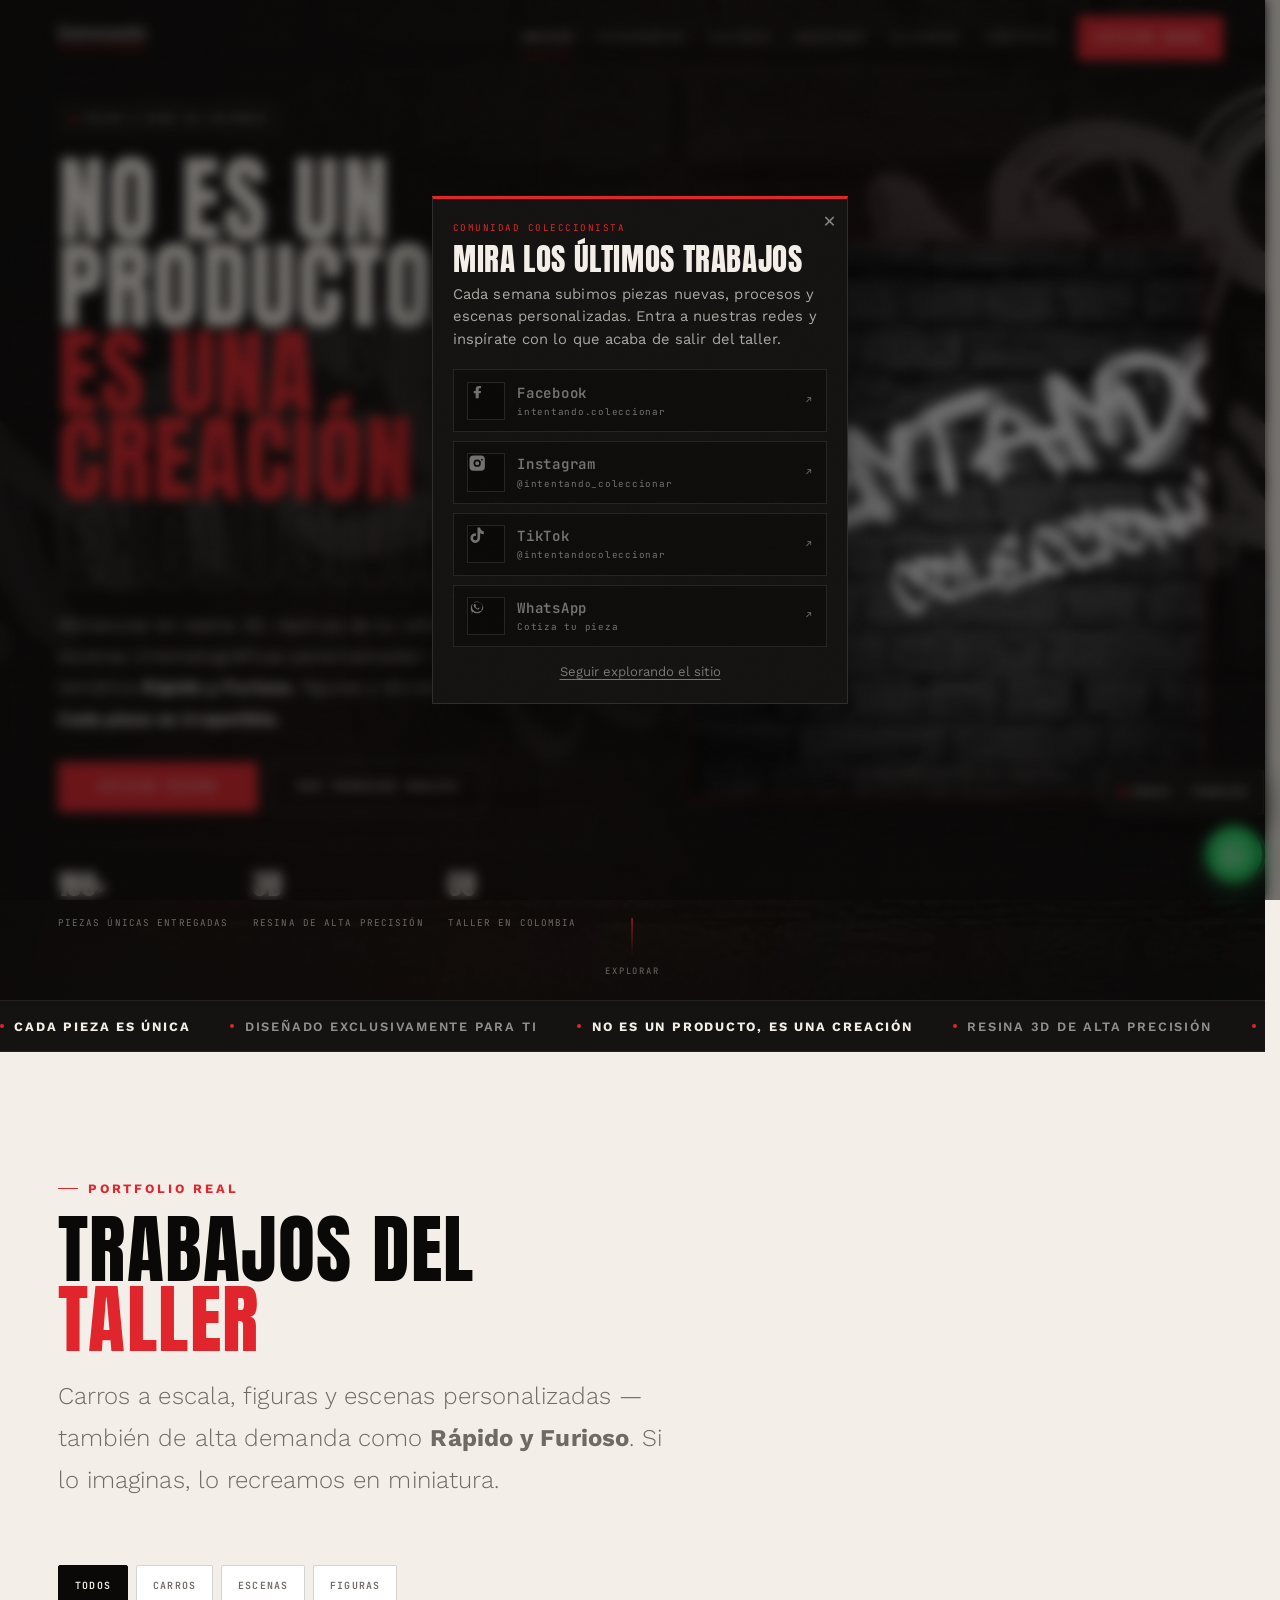
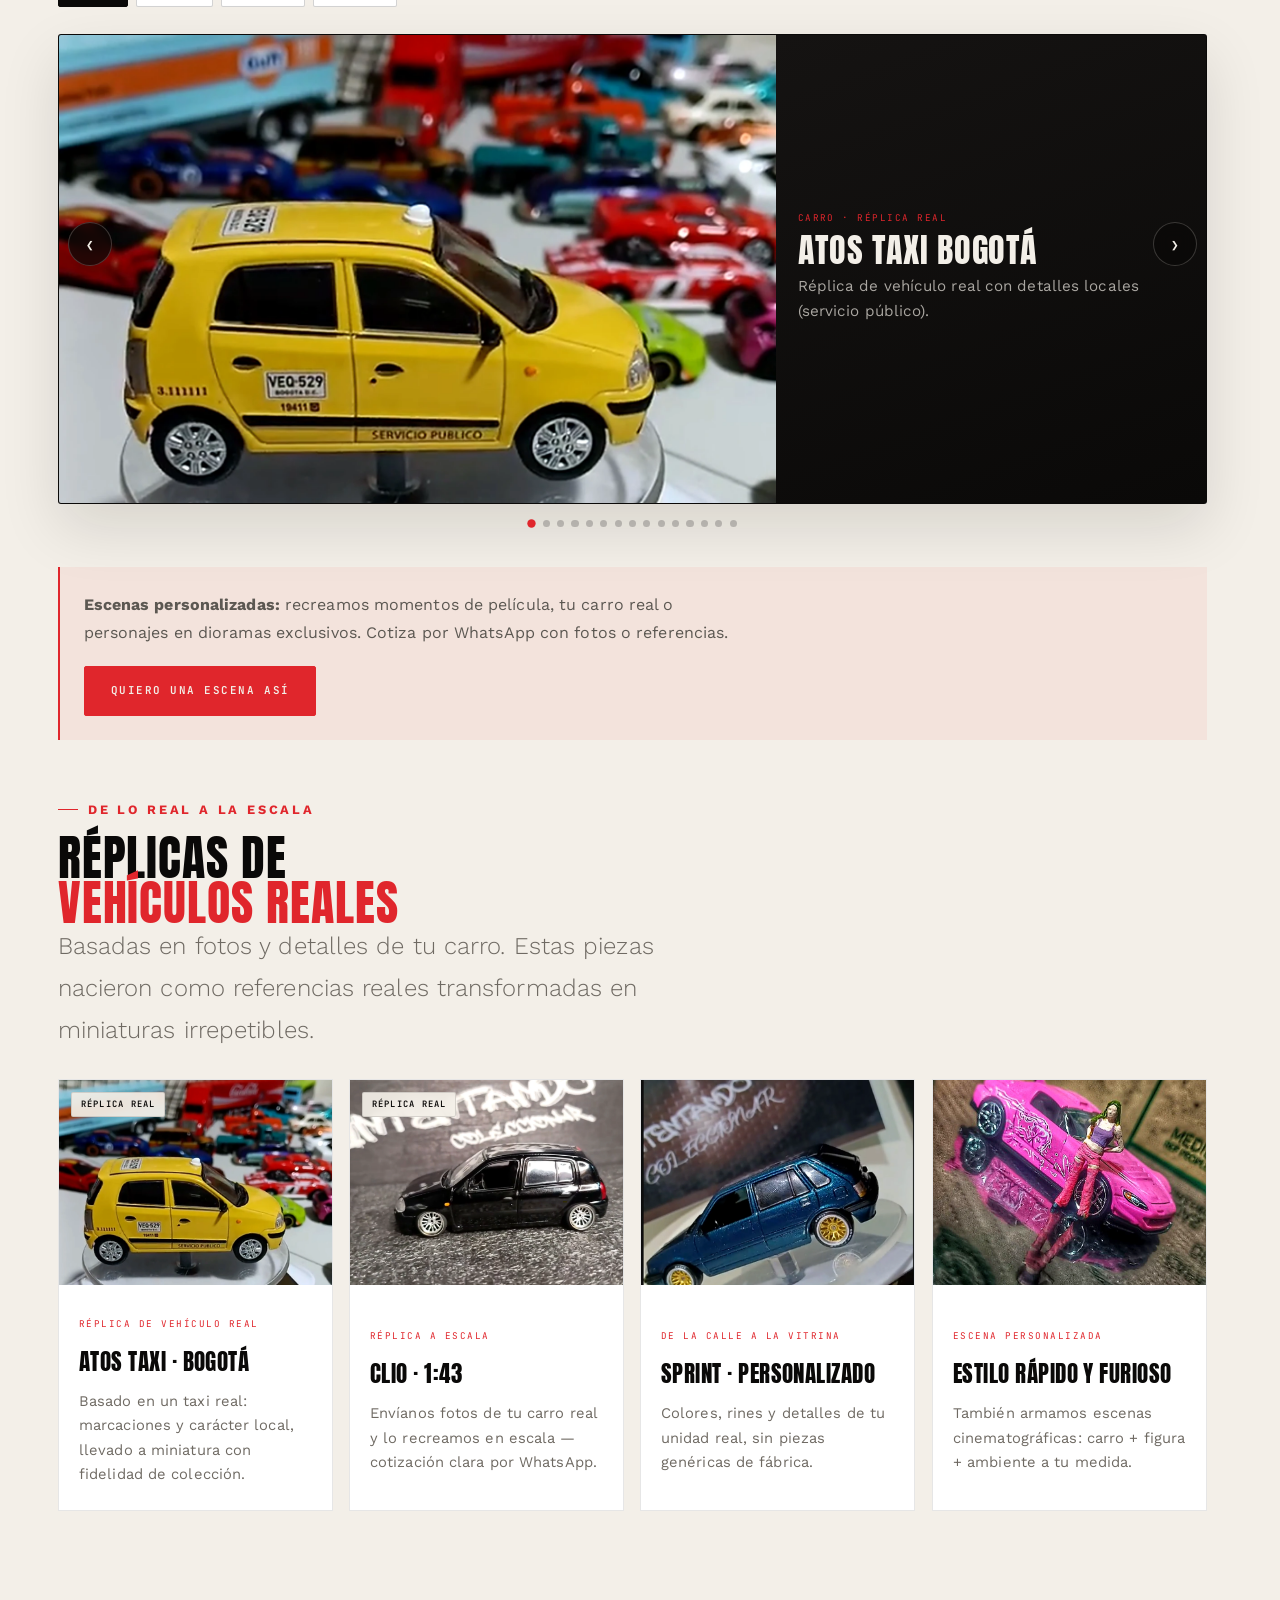
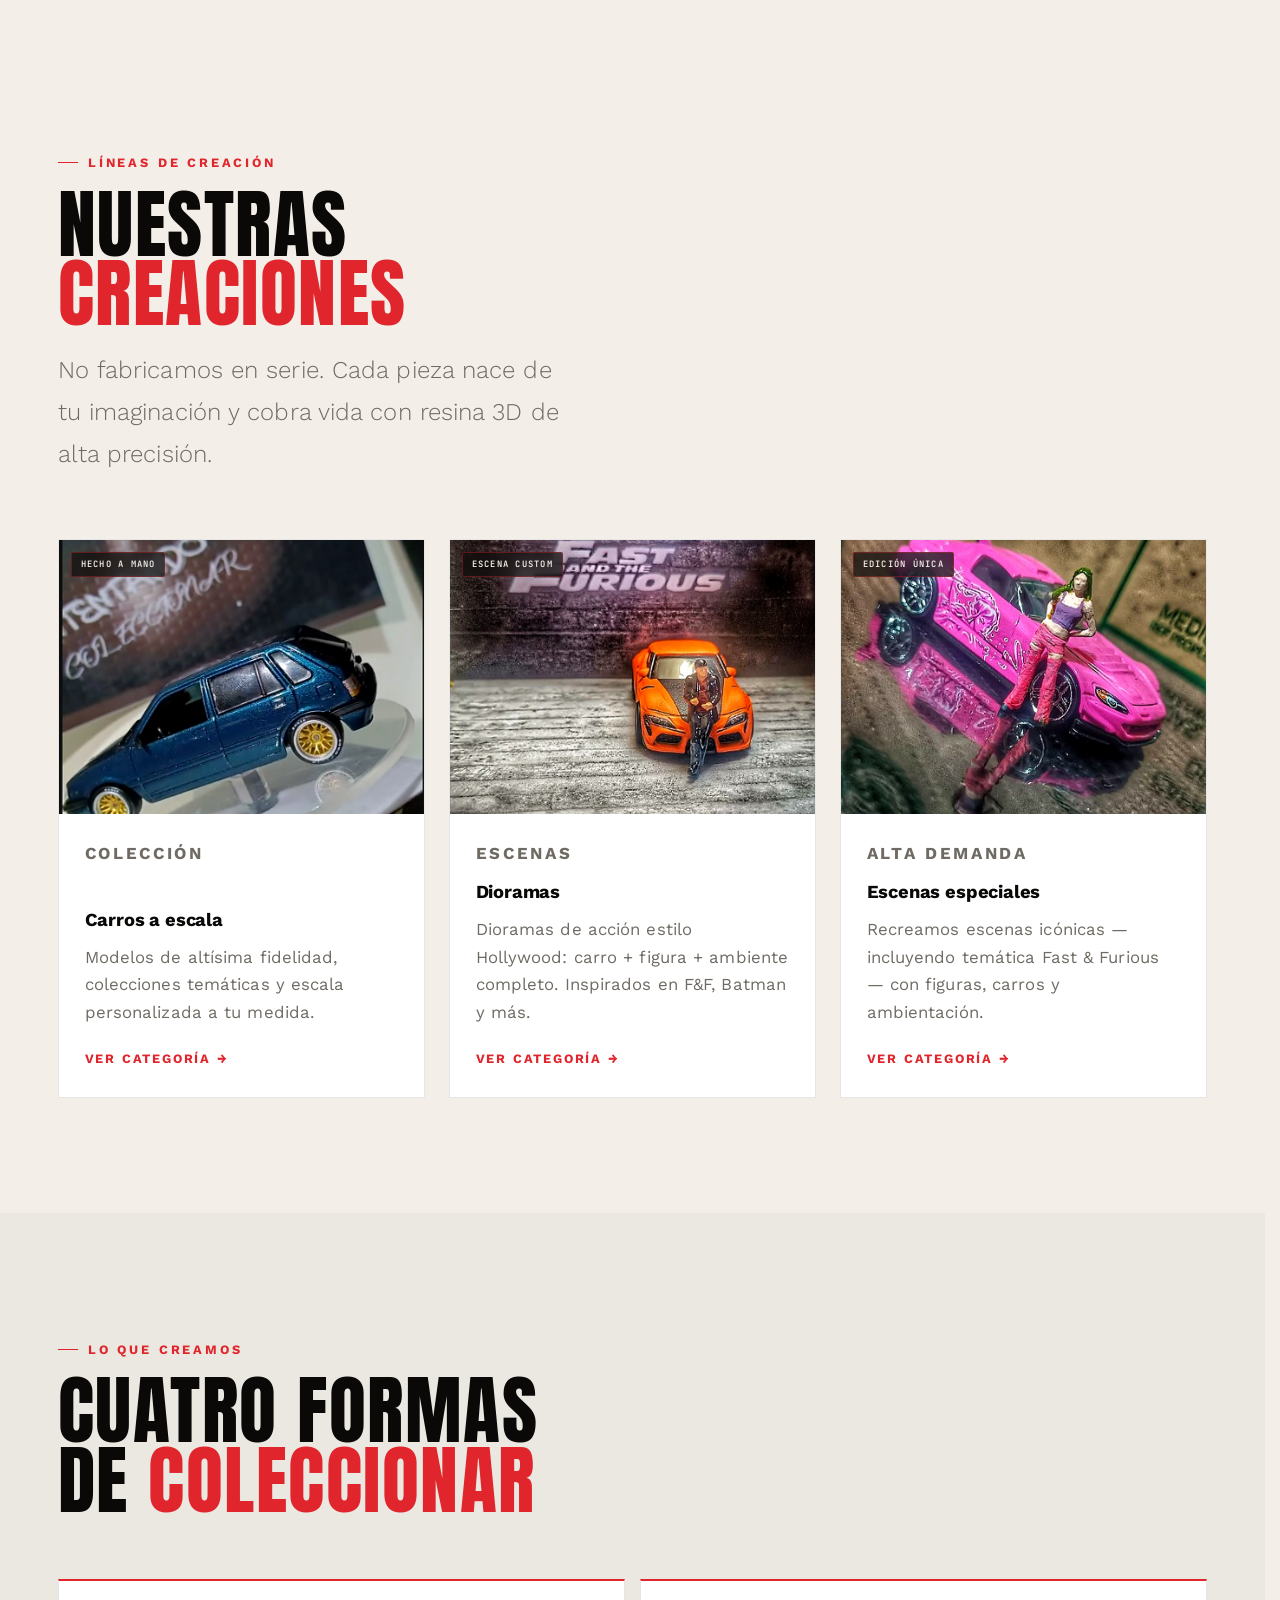
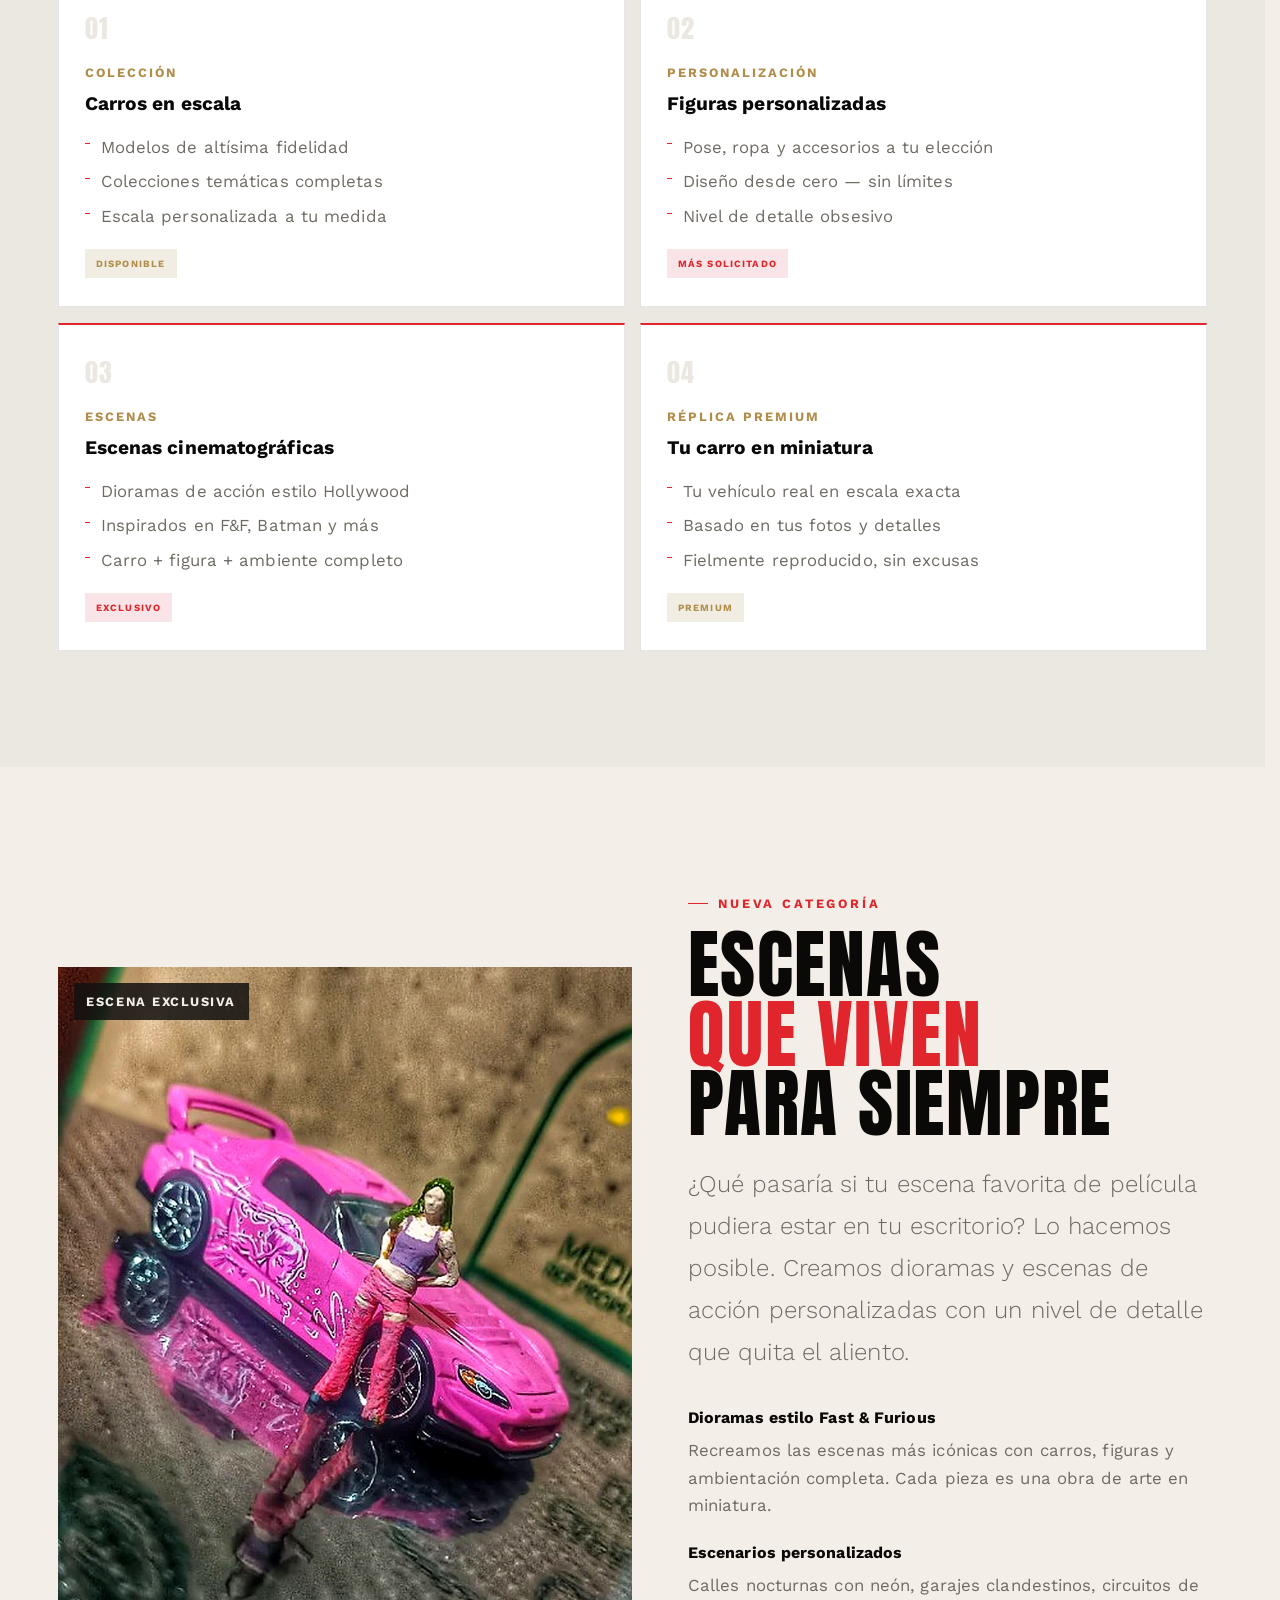
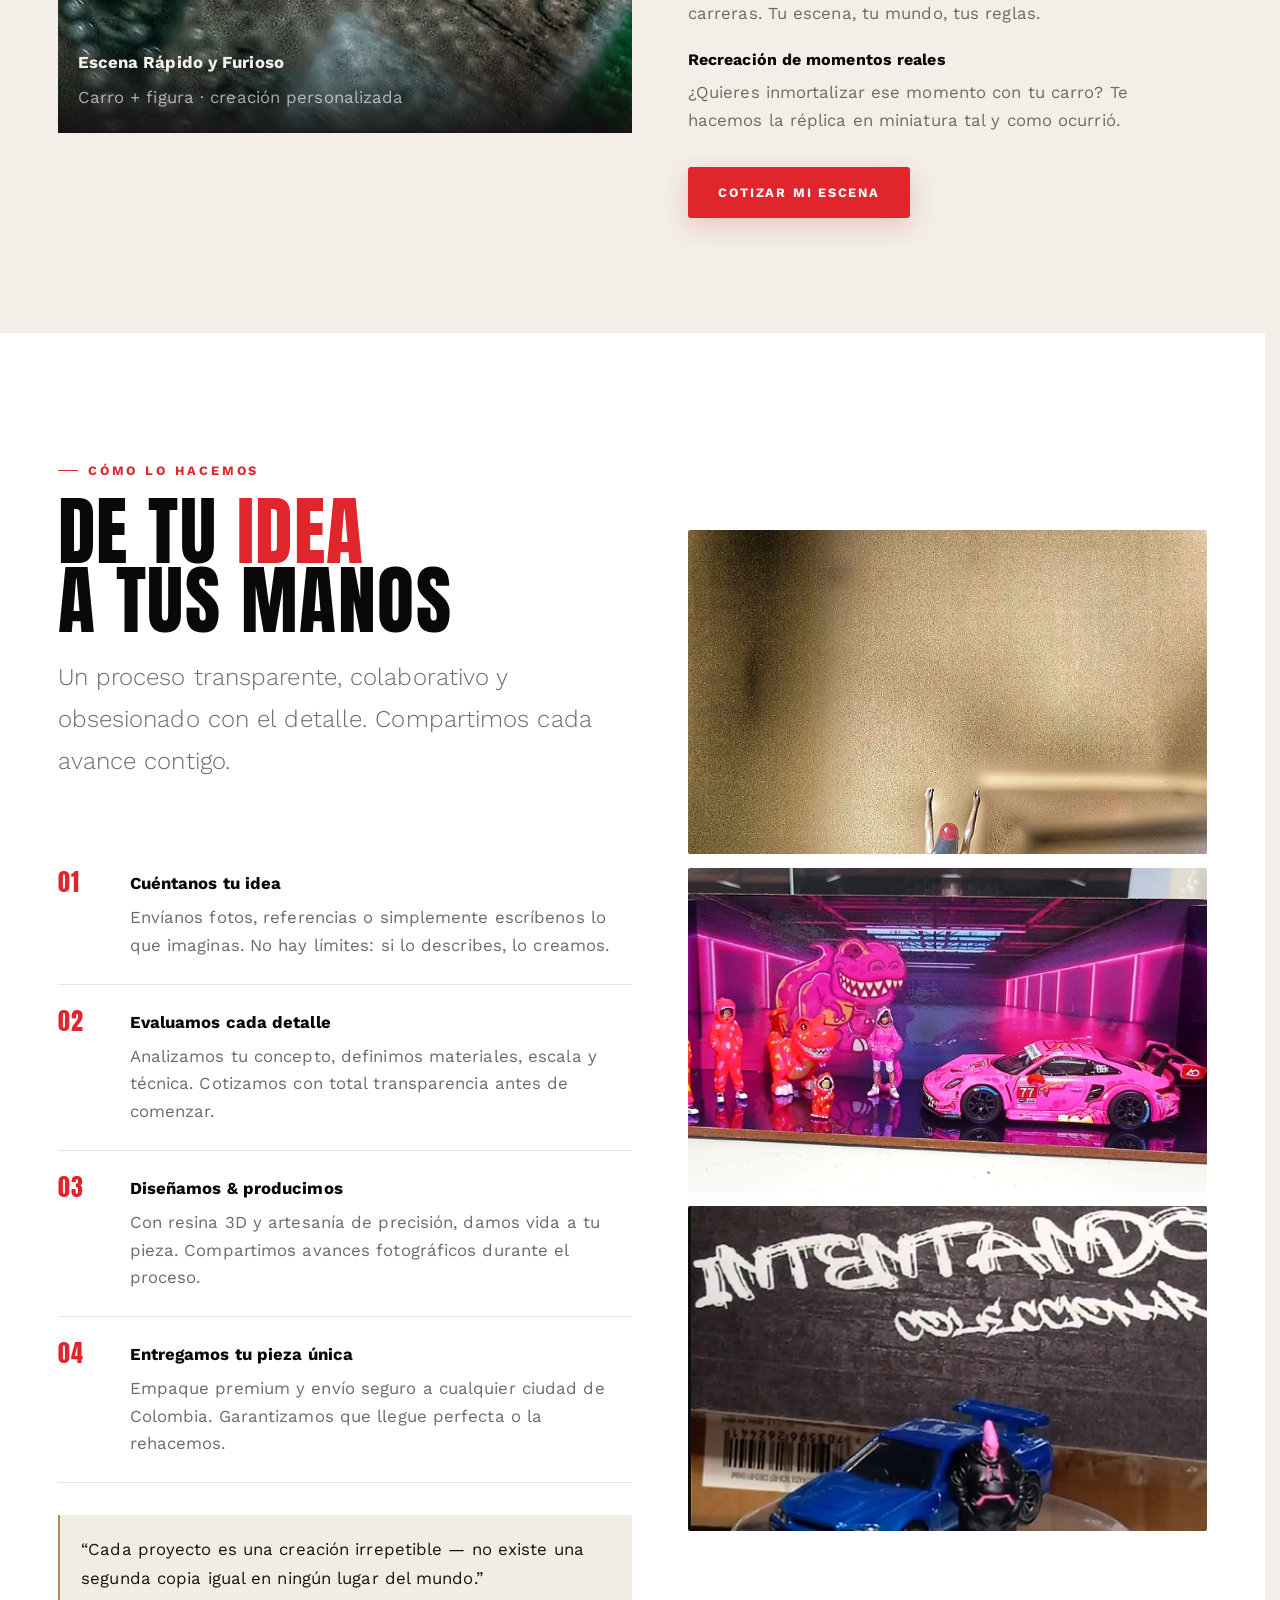
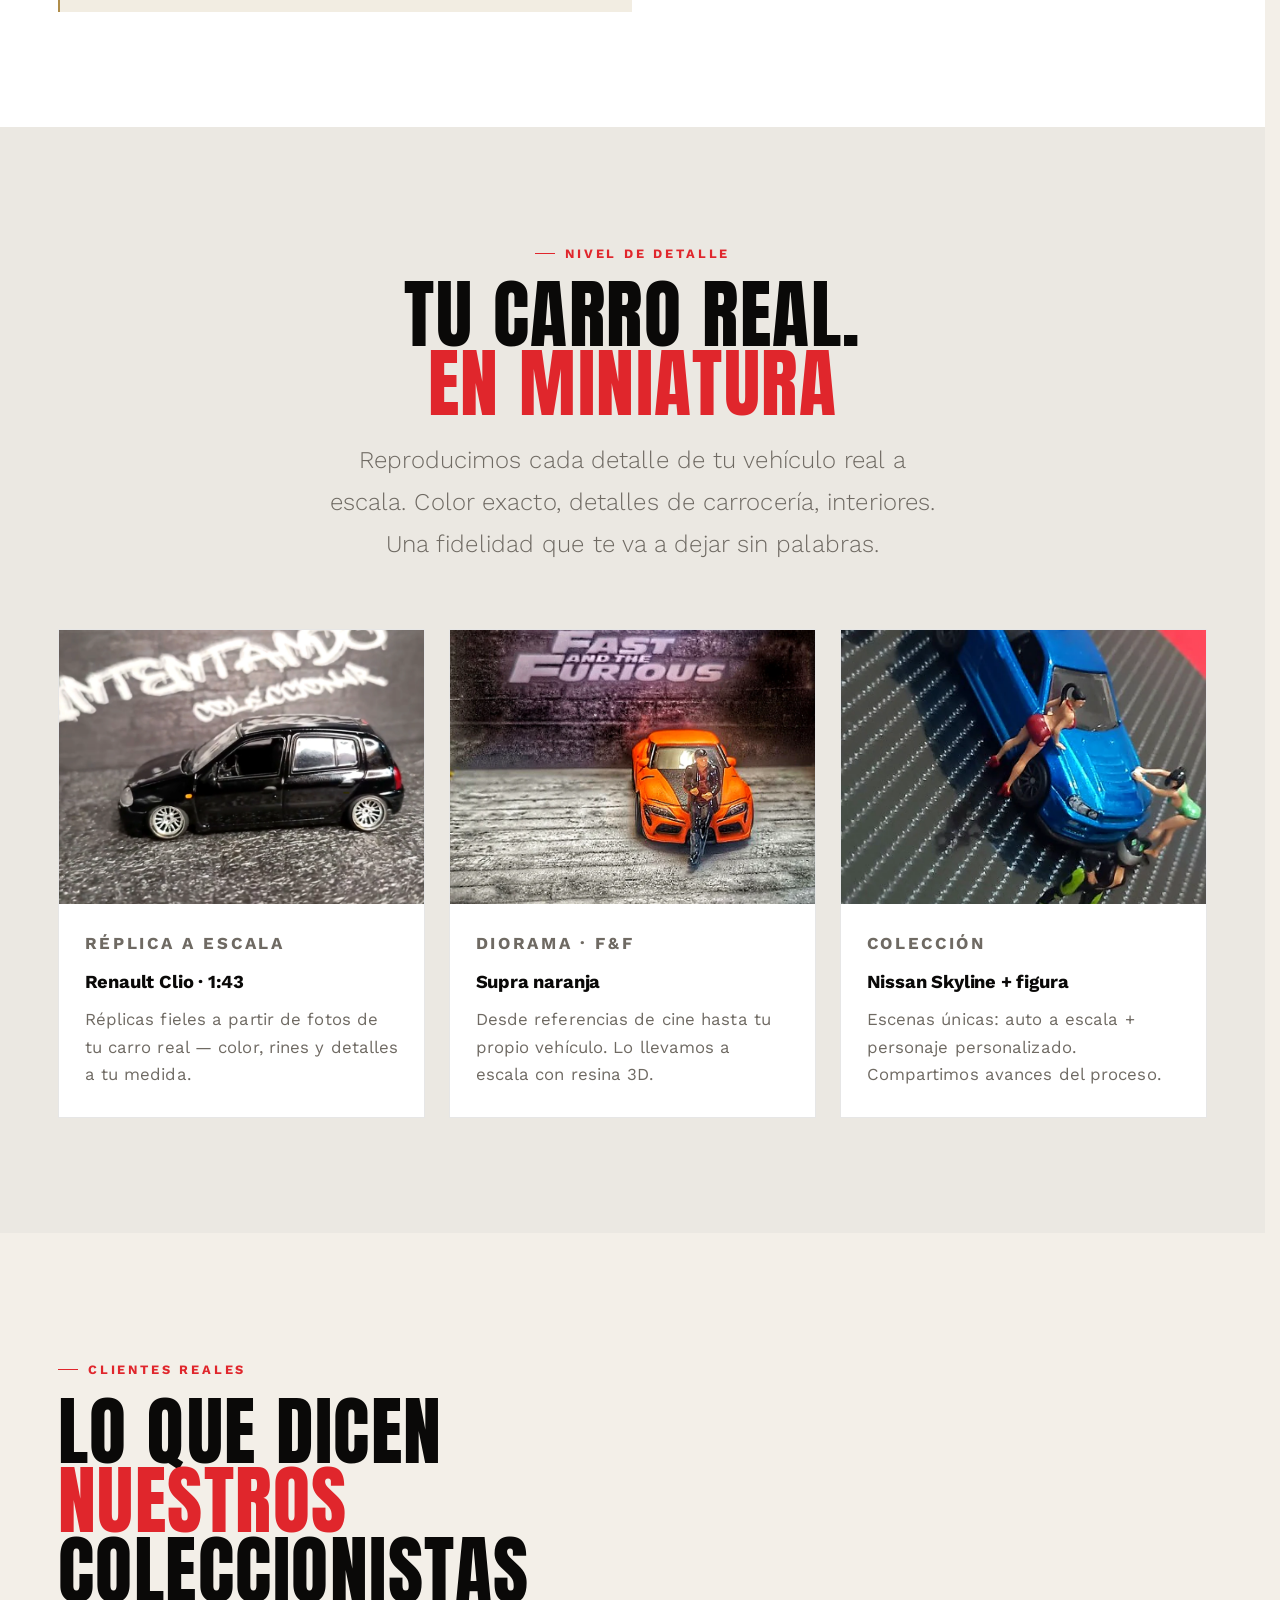
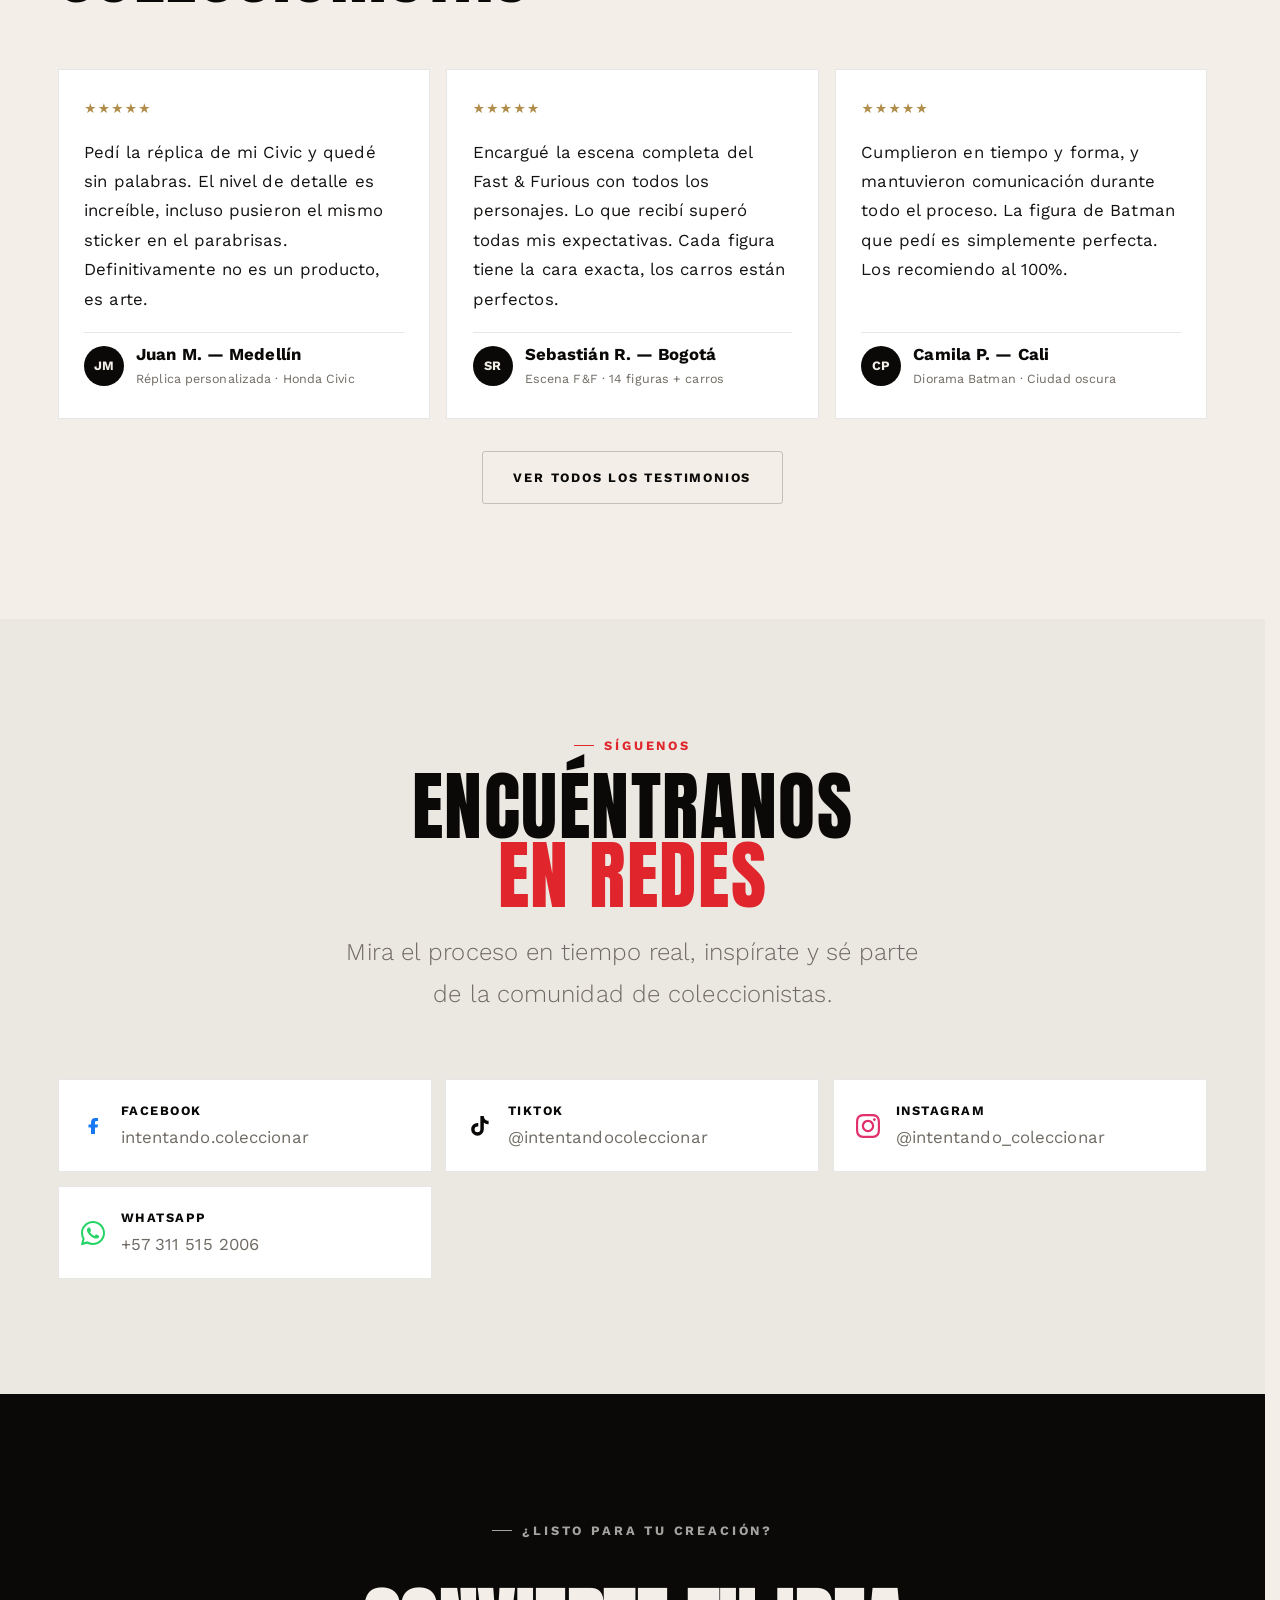
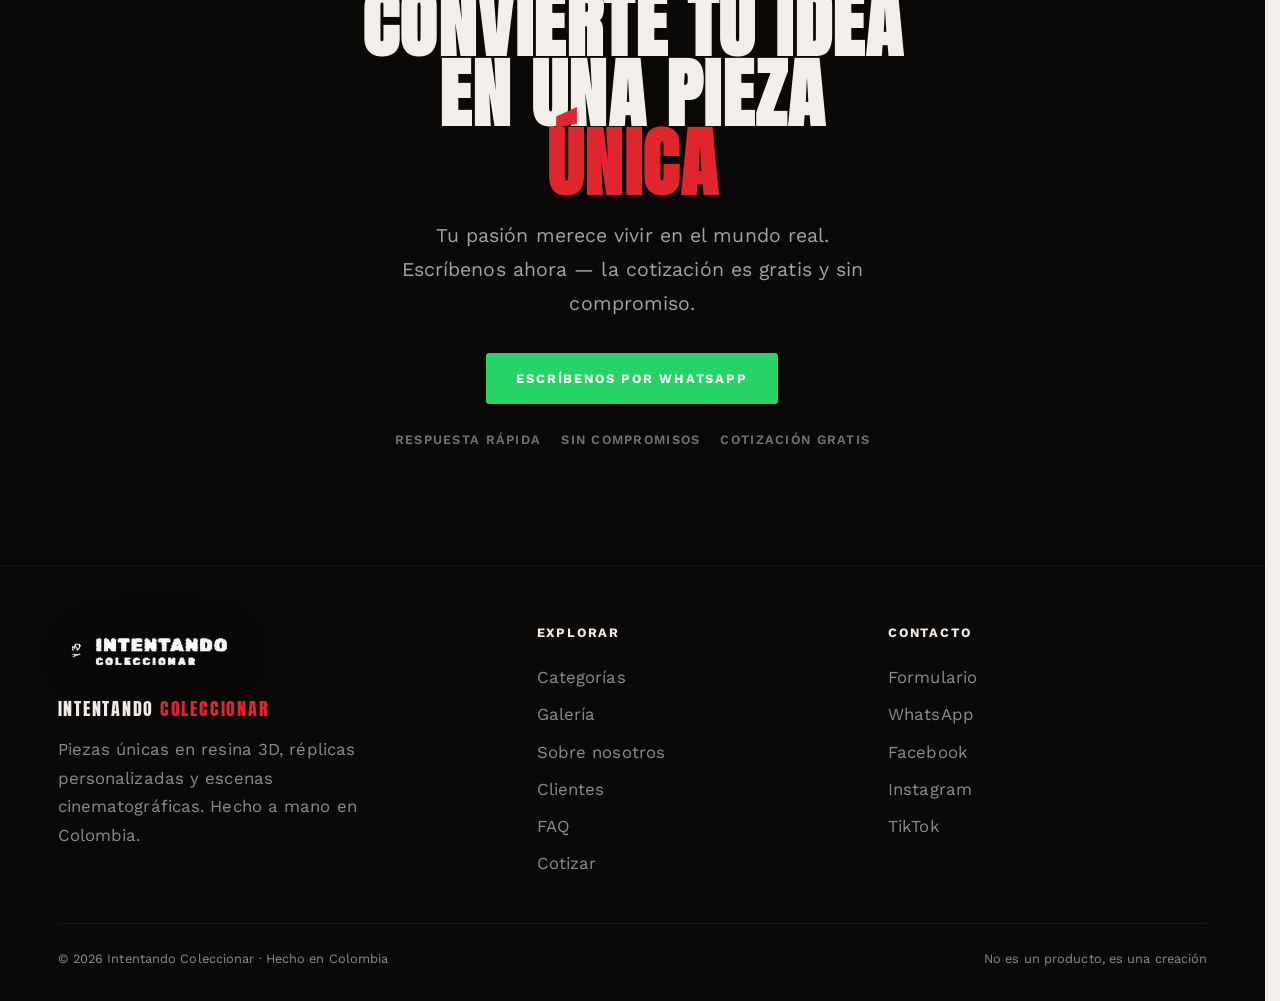
==== commit 312b598d: "Prepare Vercel deploy and remove fixed pricing in favor of custom quotes. Adds vercel.json and Verce" ====
--- a/index.html
+++ b/index.html
@@ -804,7 +804,7 @@
           <a href="sobre-nosotros.html">Sobre nosotros</a>
           <a href="testimonios.html">Clientes</a>
           <a href="sobre-nosotros.html#faq">FAQ</a>
-          <a href="sobre-nosotros.html#inversion">Inversión</a>
+          <a href="sobre-nosotros.html#cotizar">Cotizar</a>
         </div>
         <div class="footer-col">
           <h4>Contacto</h4>
--- a/css/site-extras.css
+++ b/css/site-extras.css
@@ -39,22 +39,11 @@
   margin: 0;
 }
 
-.price-card__from {
-  font-family: var(--display);
-  font-size: clamp(1.75rem, 1.4rem + 1.2vw, 2.35rem);
-  color: var(--red);
-  line-height: 1;
-}
-
-.price-card__from span {
-  display: block;
-  font-family: var(--body);
-  font-size: var(--fs-xs);
+.price-card__hook {
+  margin: 0;
   color: var(--muted);
-  font-weight: 500;
-  letter-spacing: 0.04em;
-  margin-top: 0.35rem;
-  text-transform: uppercase;
+  font-size: var(--fs-sm);
+  line-height: 1.55;
 }
 
 .price-card ul {
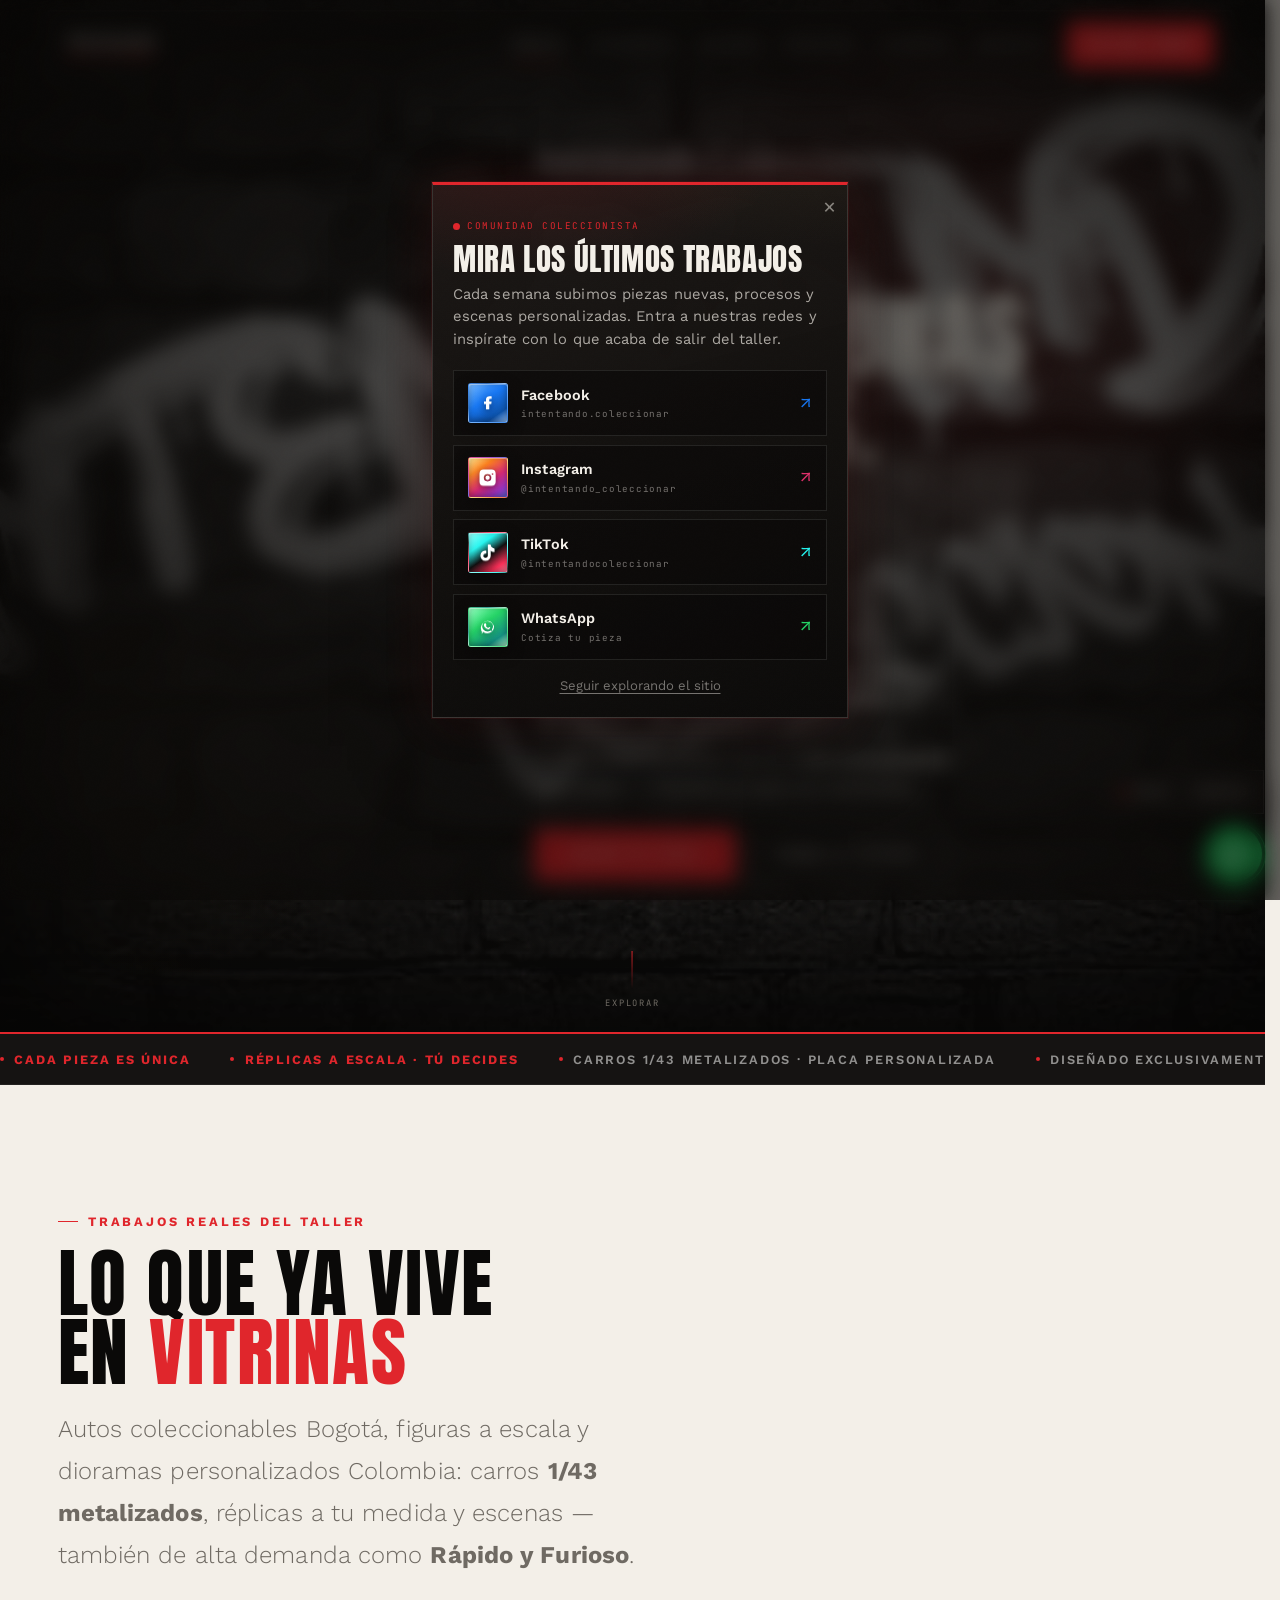
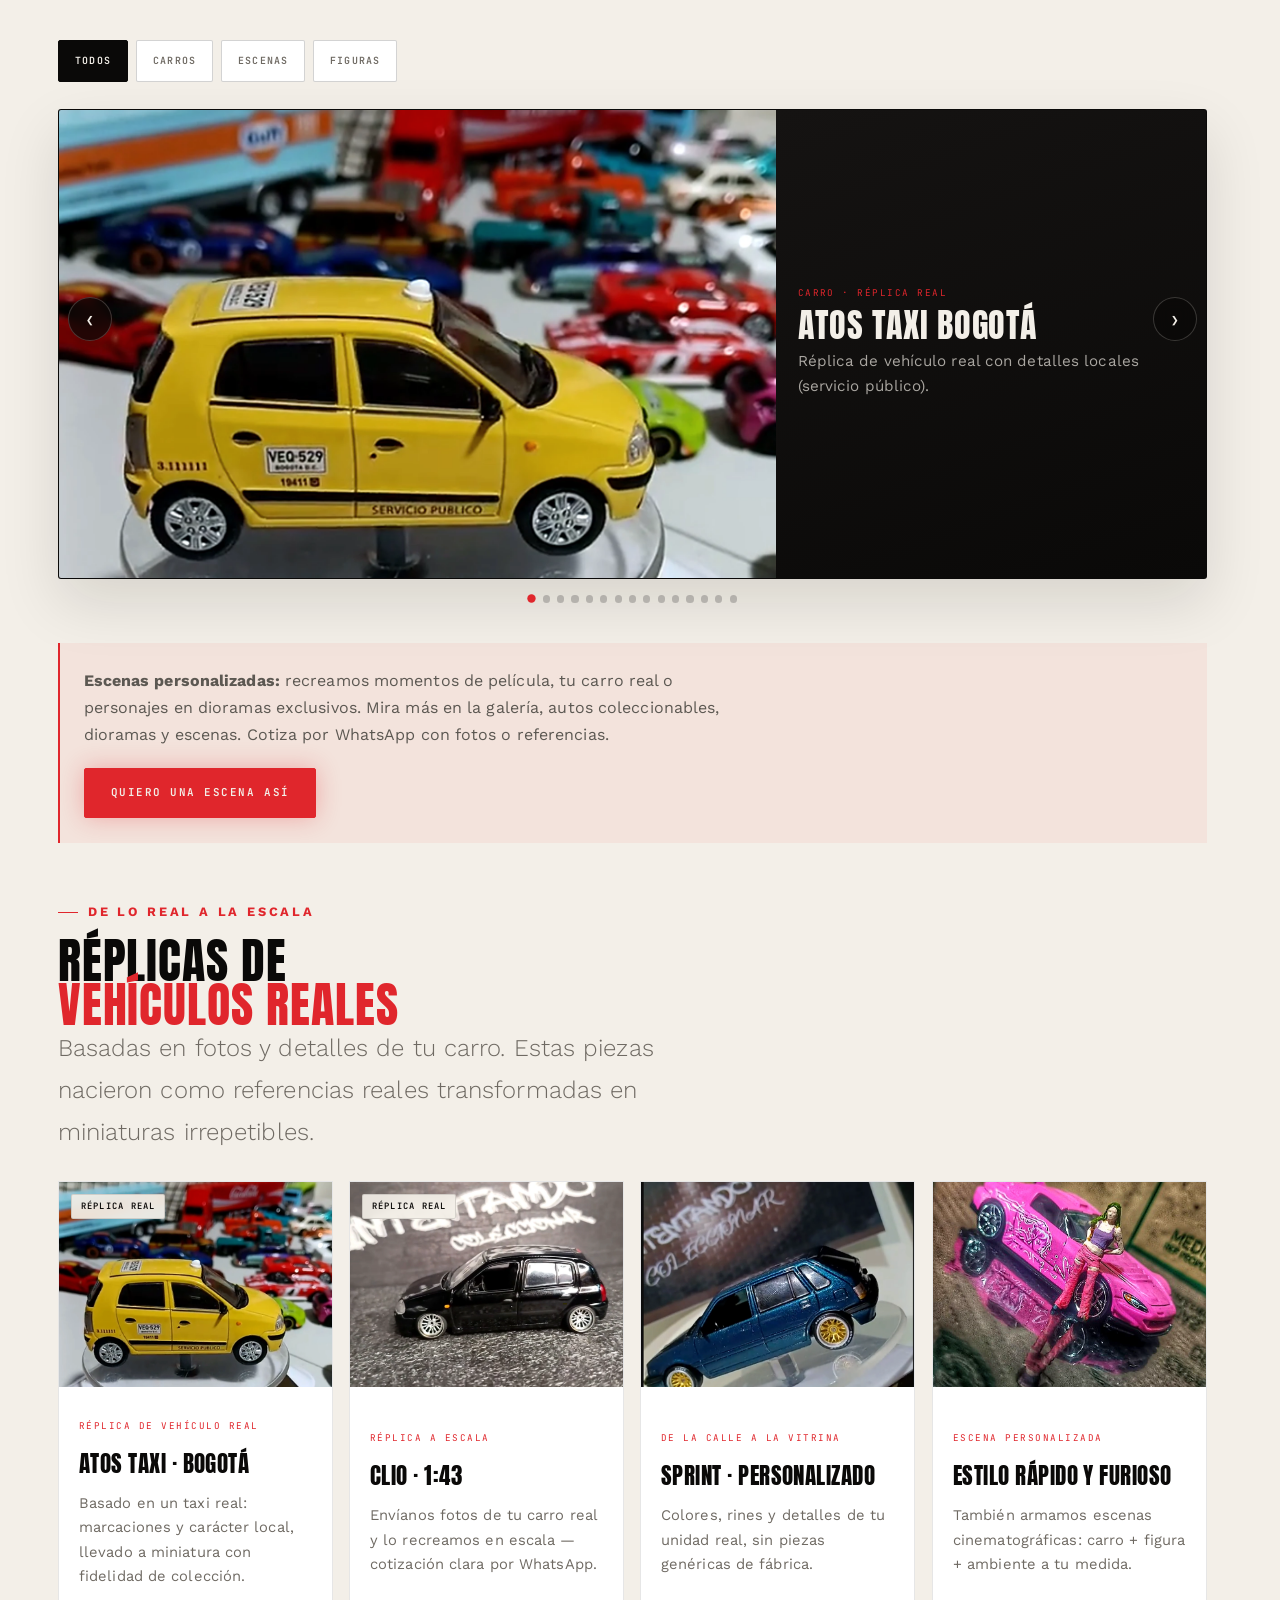
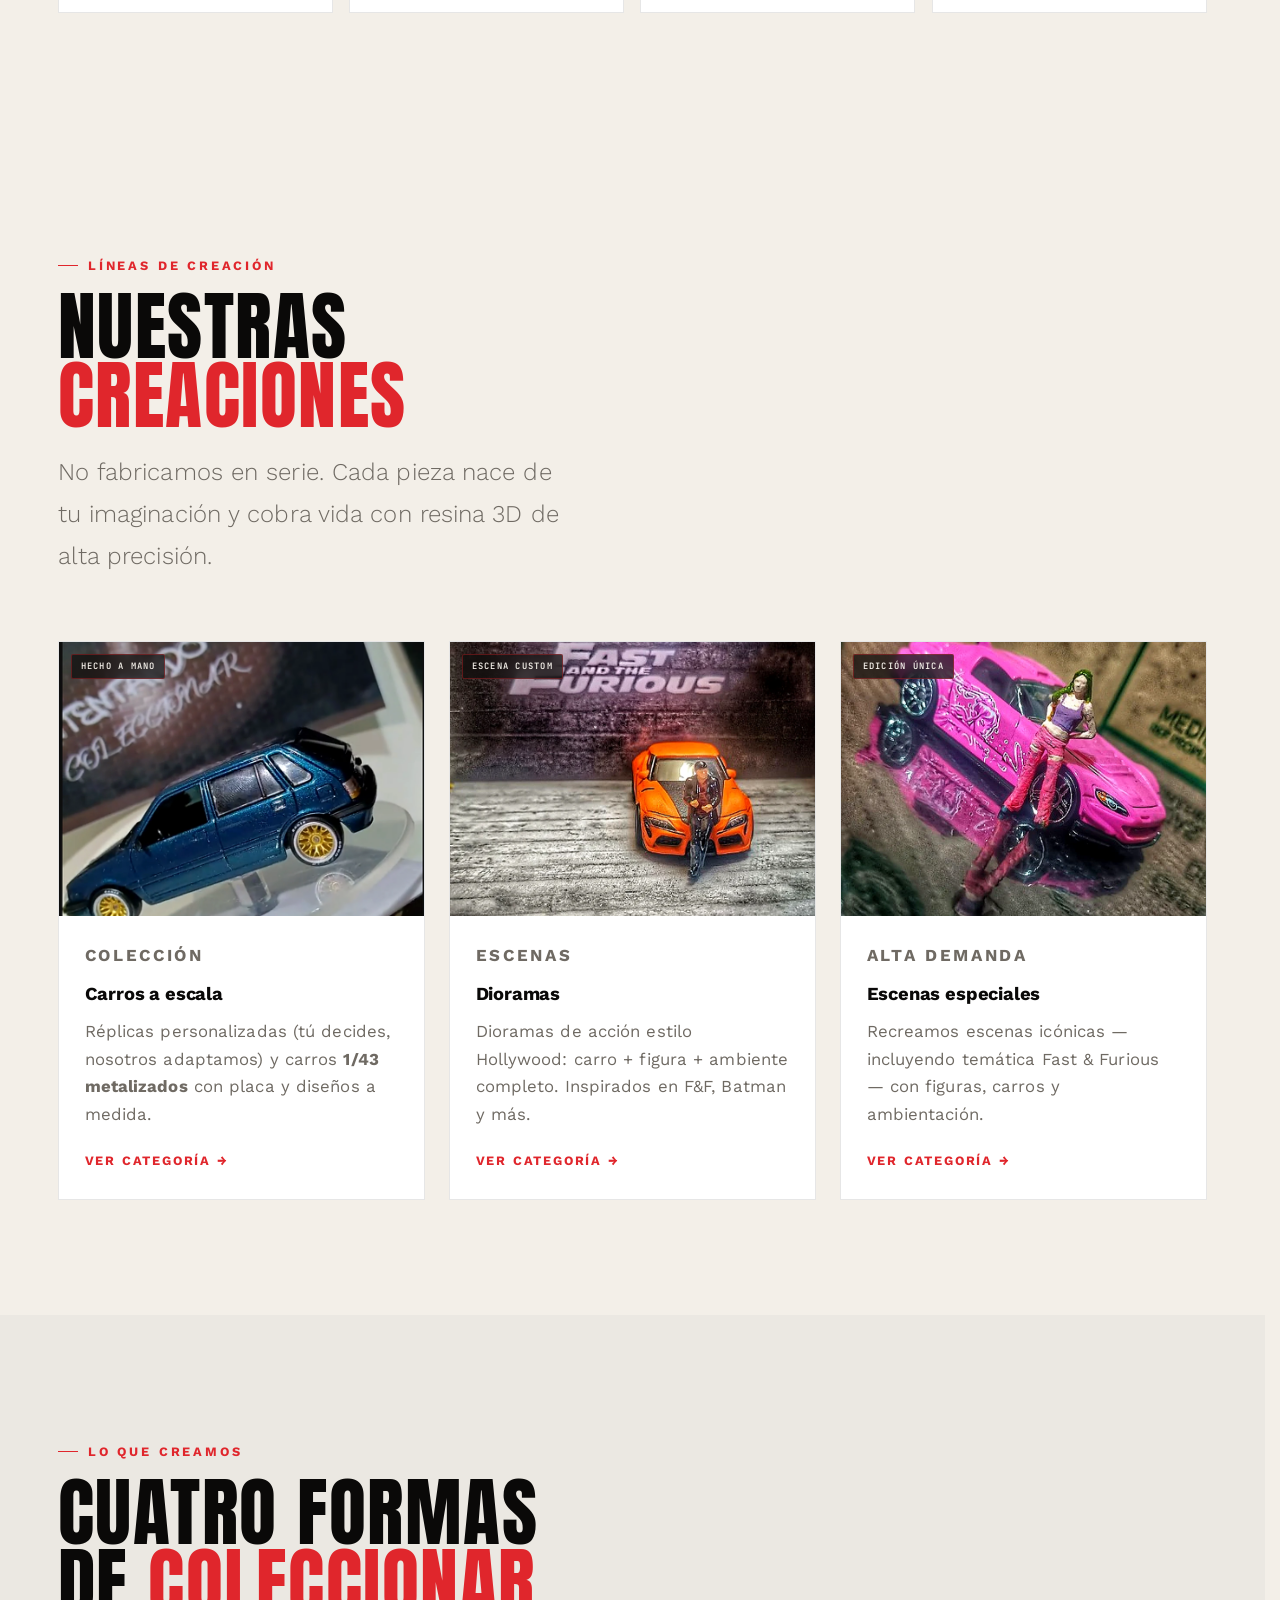
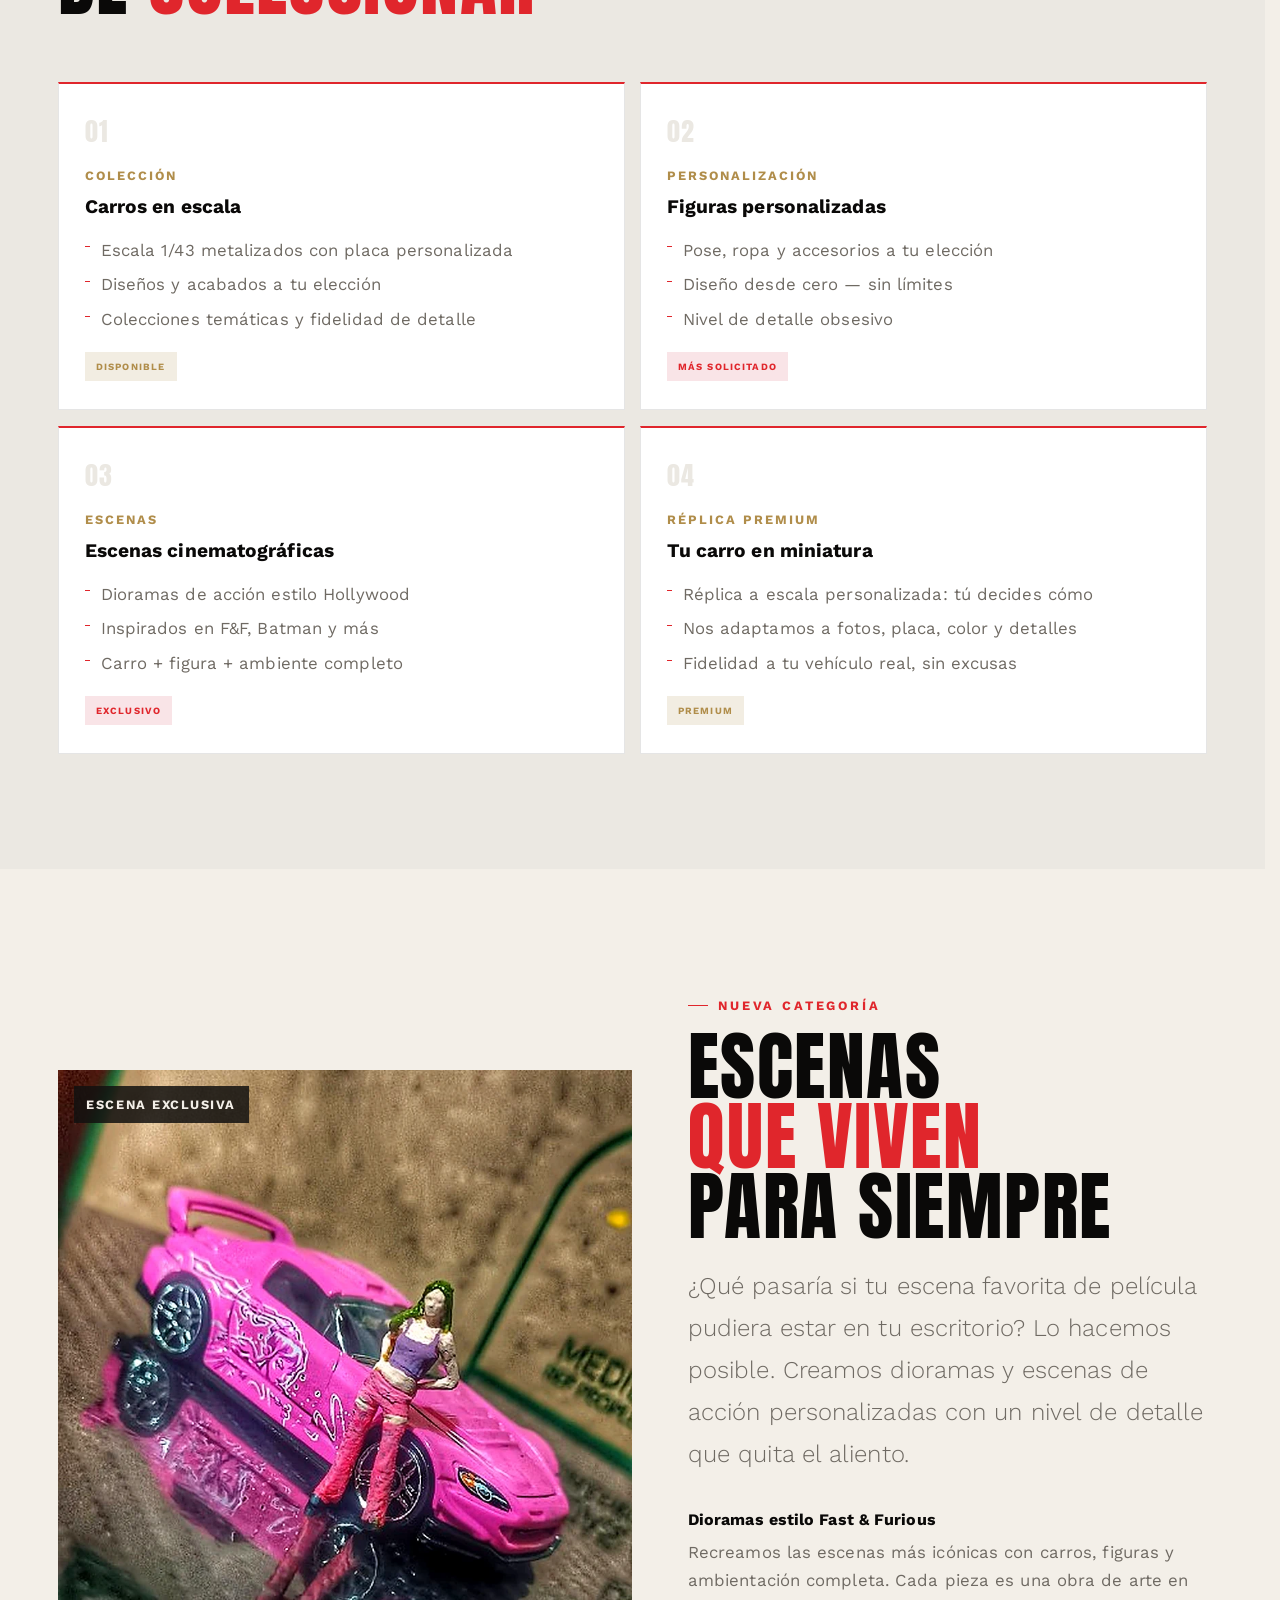
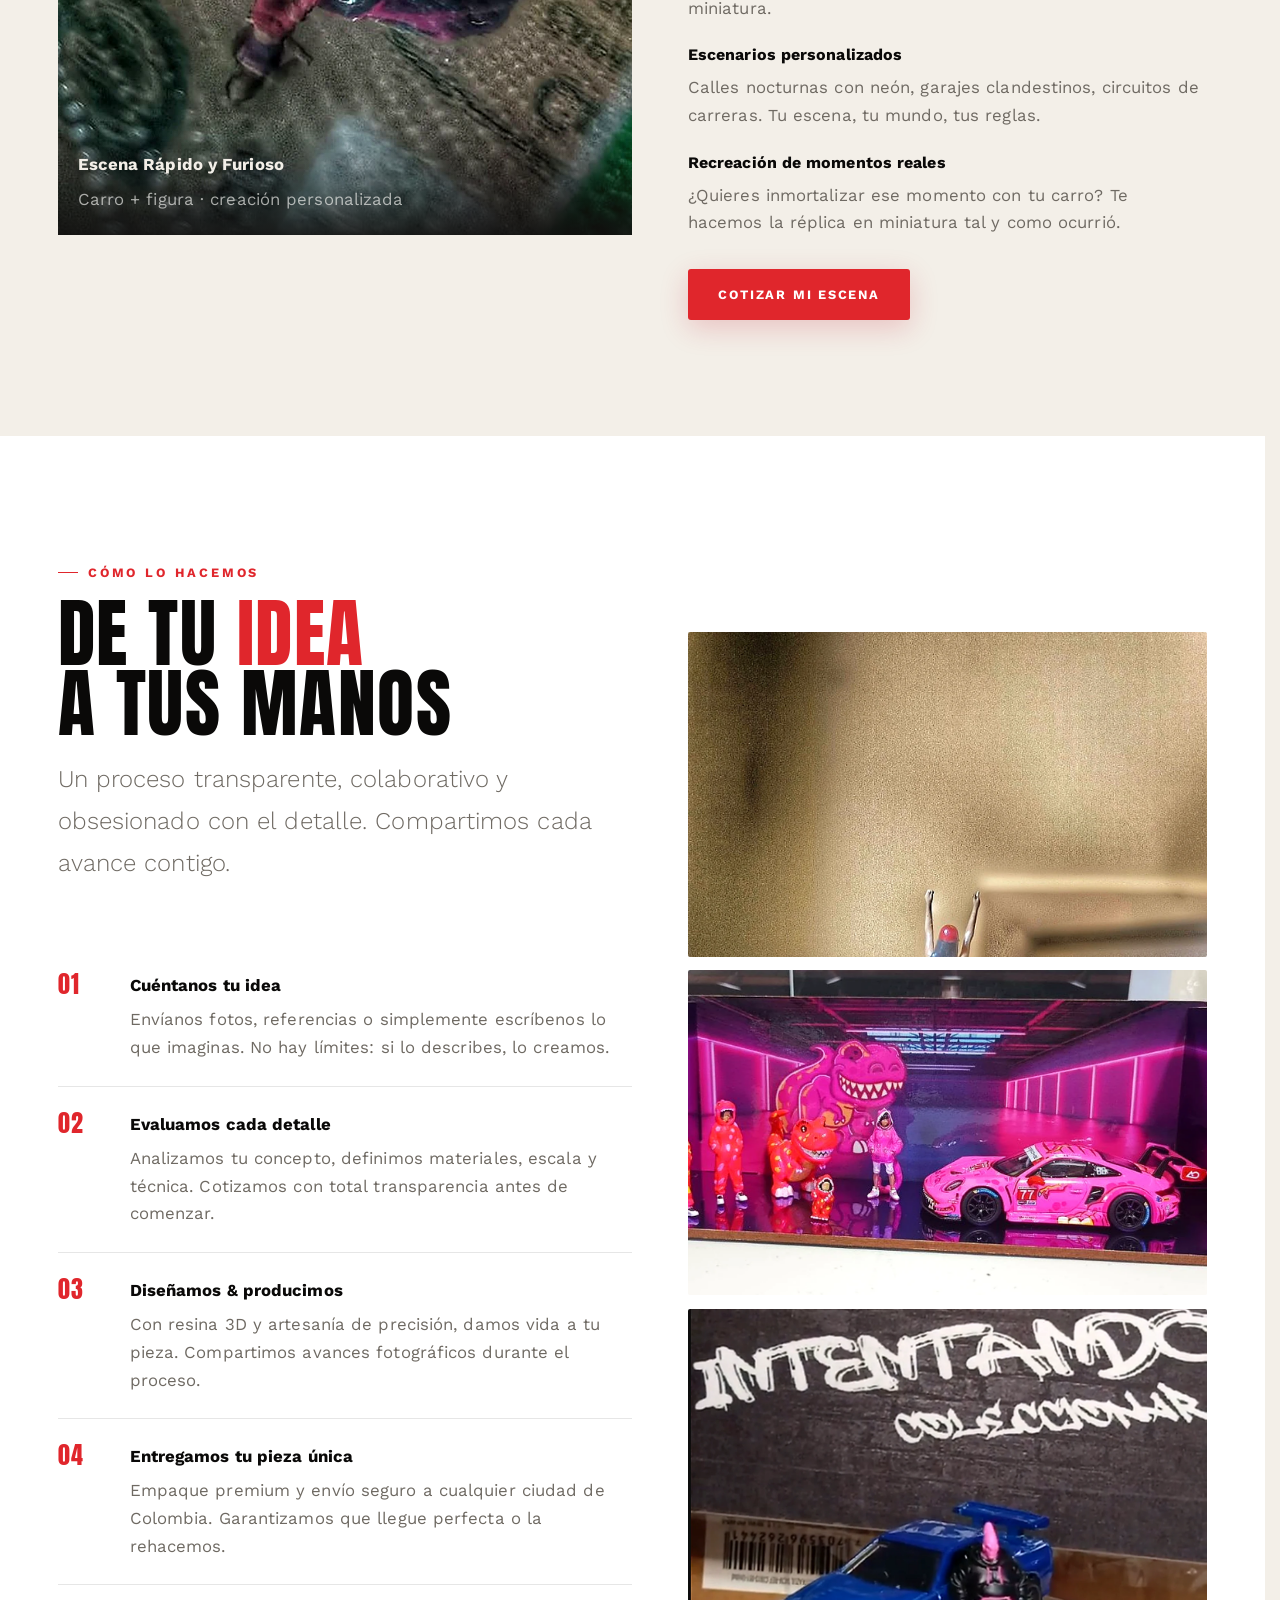
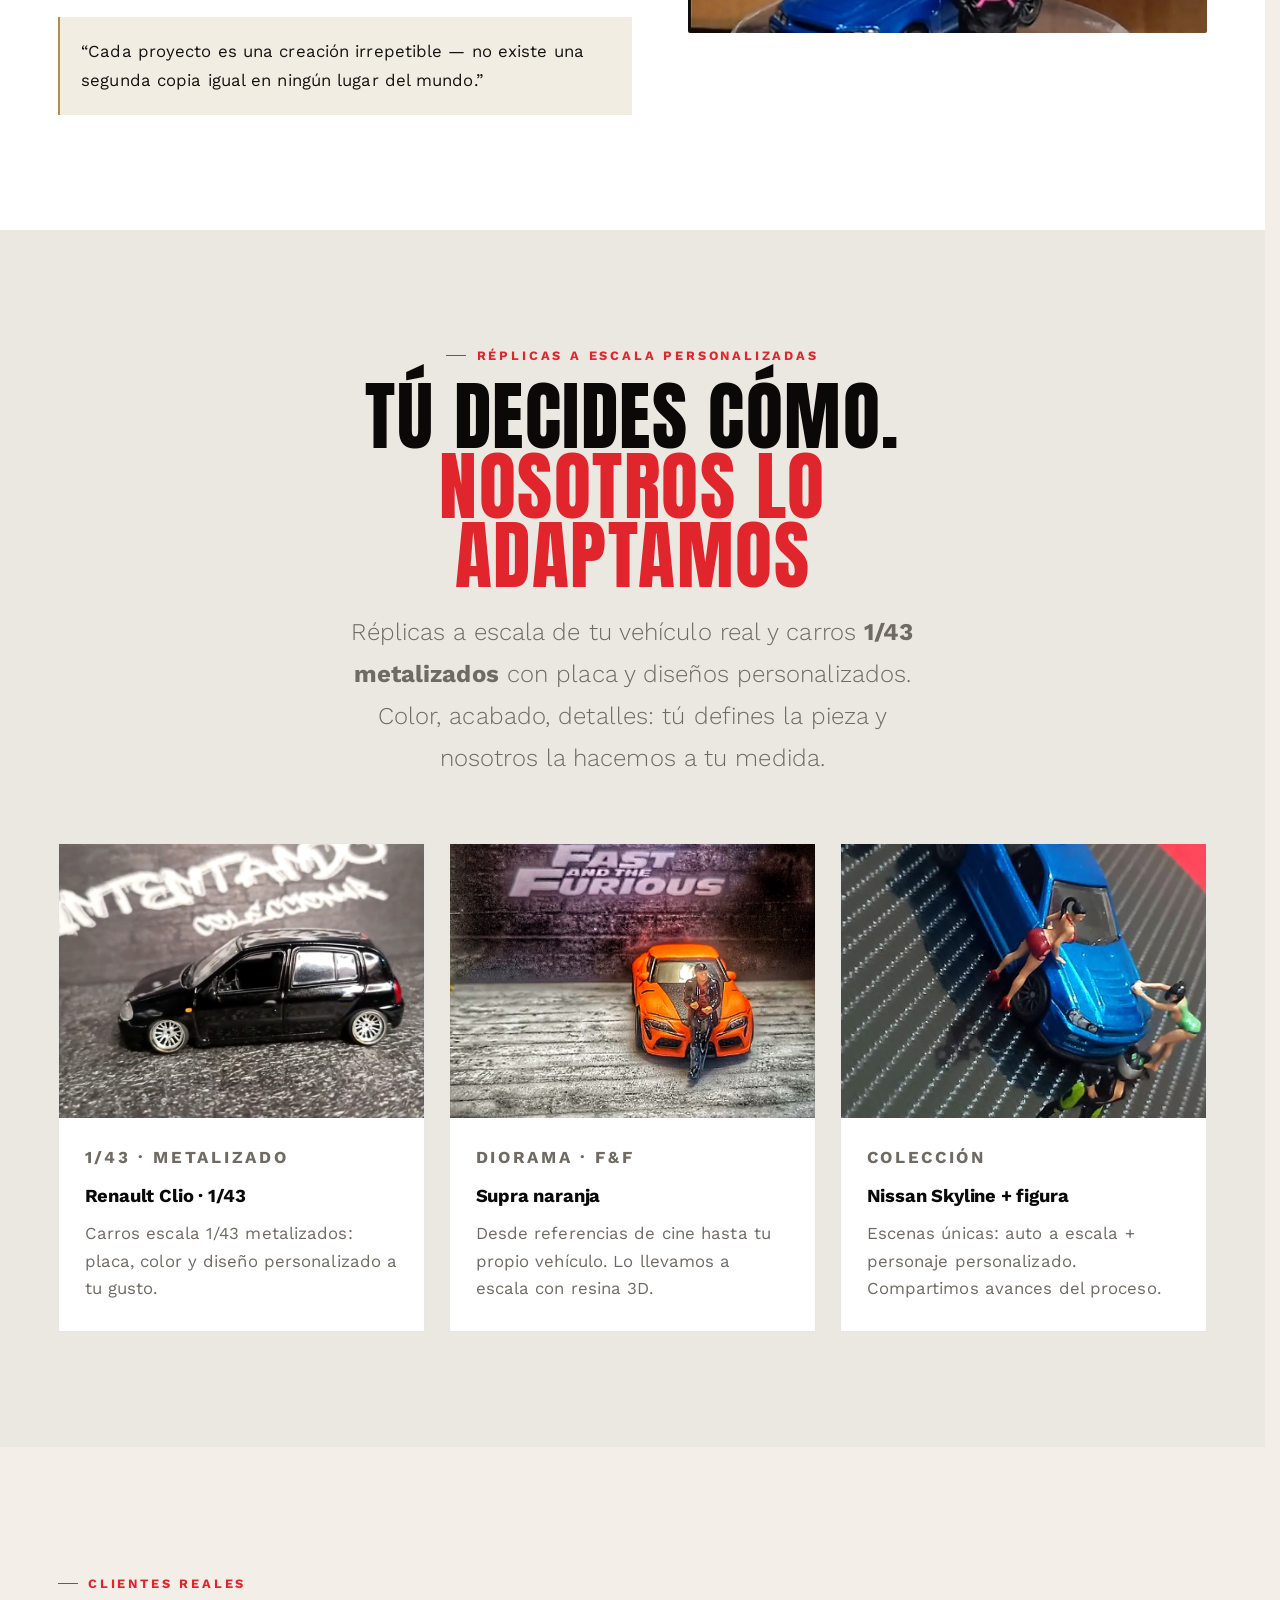
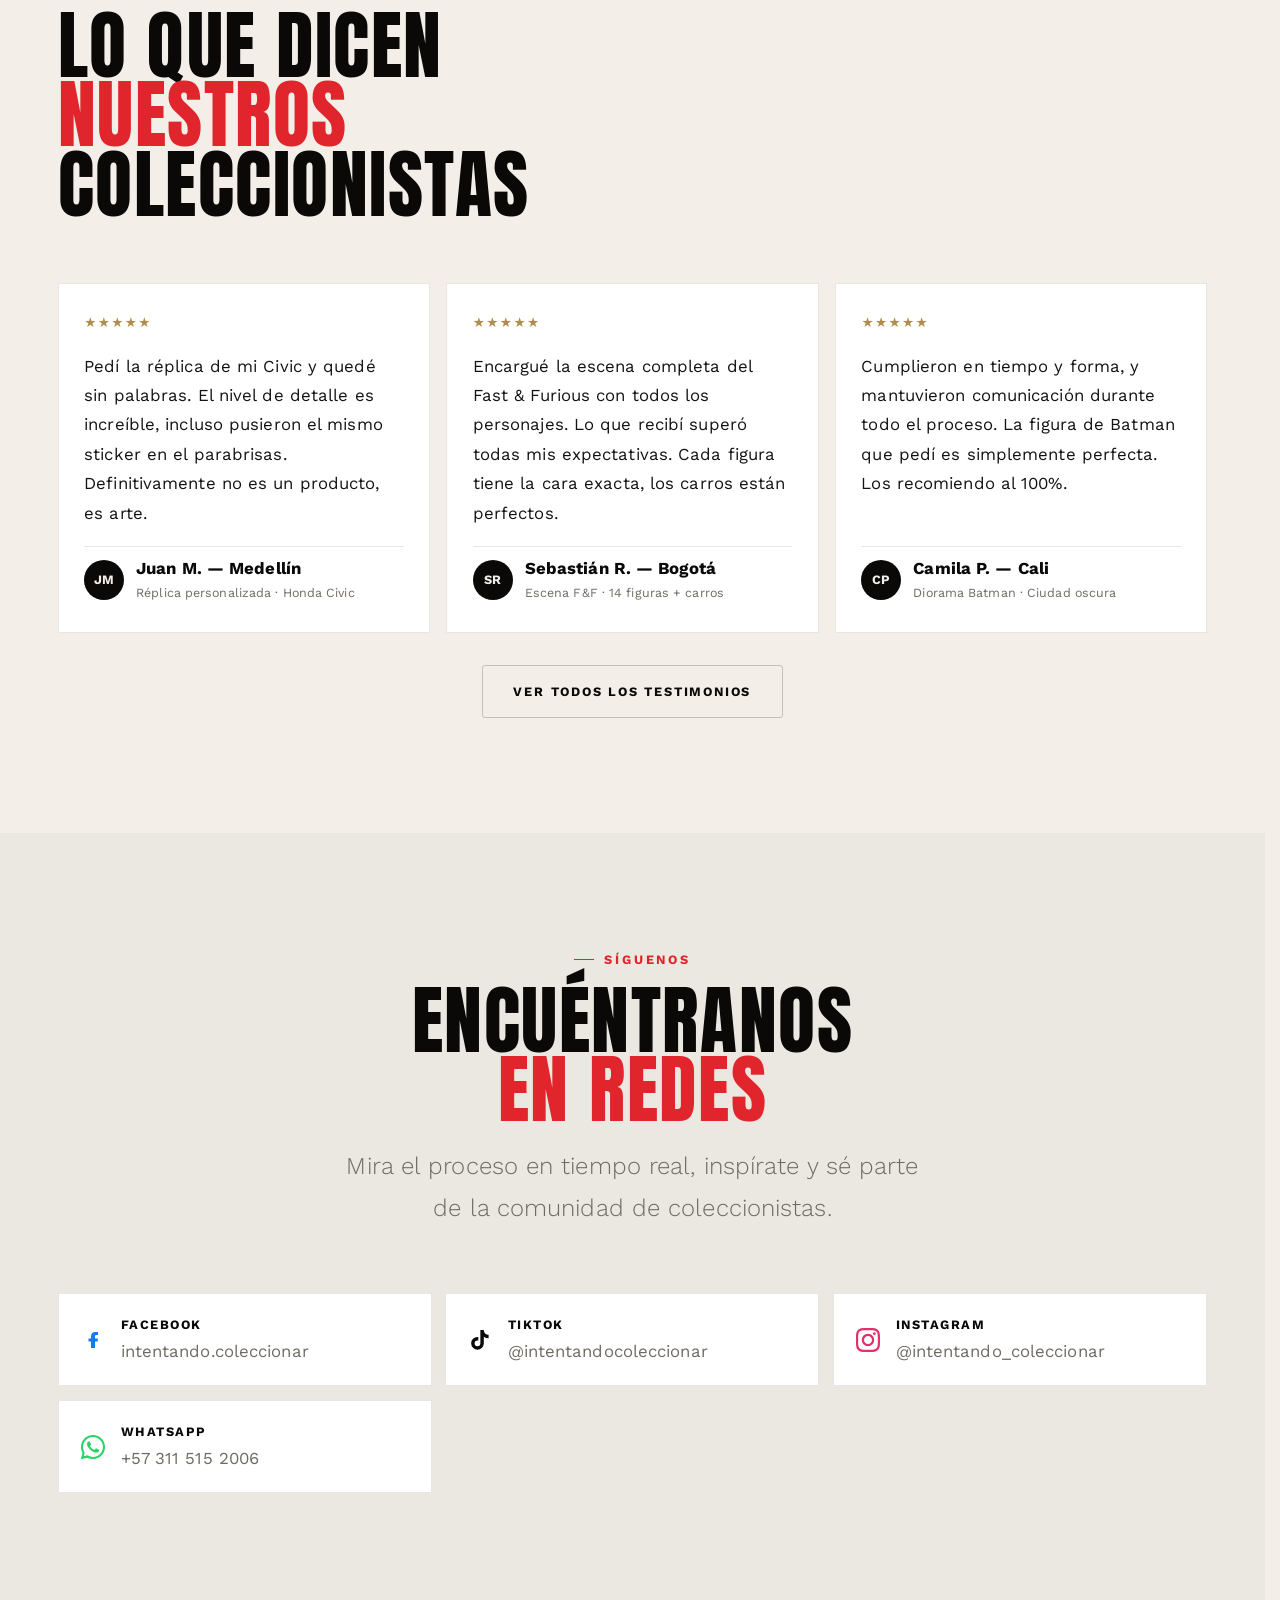
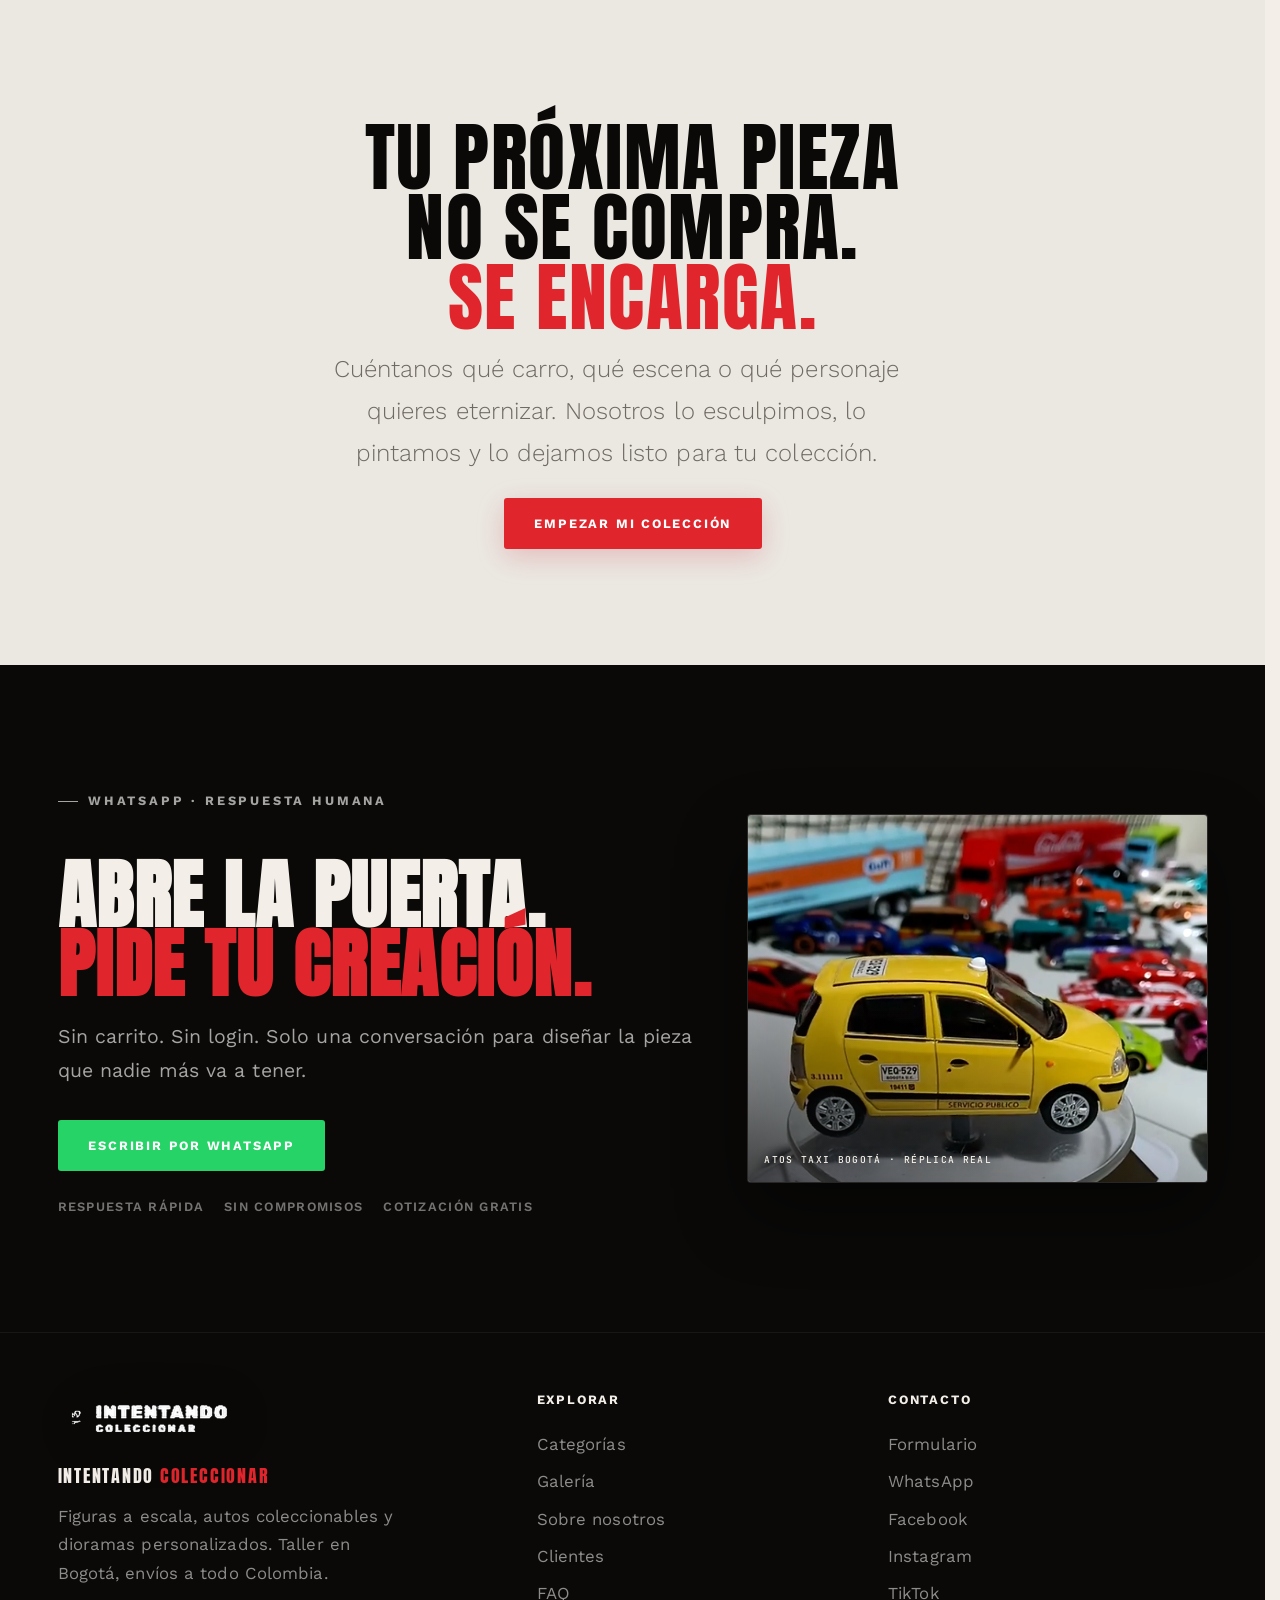
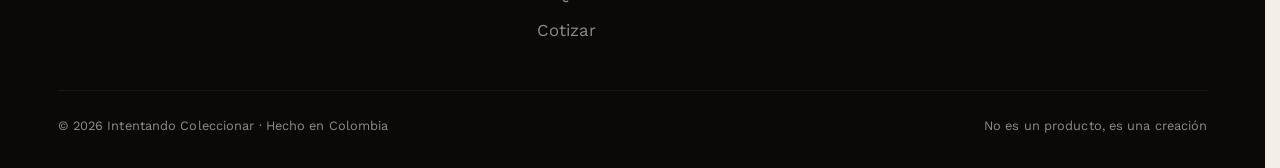
==== commit d8e22718: "Ship SEO audit to production on www.intentandocoleccionar.autos. Update canonical/OG URLs, LocalBusi" ====
--- a/index.html
+++ b/index.html
@@ -1,57 +1,132 @@
-﻿<!DOCTYPE html>
+<!DOCTYPE html>
 <html lang="es">
 <head>
   <script>document.documentElement.classList.add("is-booting");</script>
   <meta charset="UTF-8"/>
   <meta name="viewport" content="width=device-width, initial-scale=1.0"/>
-  <meta name="description" content="Intentando Coleccionar — Piezas únicas en resina 3D, réplicas personalizadas y escenas cinematográficas. No es un producto, es una creación. Colombia."/>
+  <meta name="description" content="Taller en Bogotá de figuras a escala, autos coleccionables y dioramas personalizados. Réplicas 1/43 hechas a mano en Colombia. Cotiza por WhatsApp."/>
+  <meta name="keywords" content="figuras a escala Bogotá, autos coleccionables Bogotá, dioramas personalizados Colombia, carros a escala 1/43, réplicas personalizadas, Intentando Coleccionar"/>
+  <meta name="author" content="Intentando Coleccionar"/>
+  <meta name="robots" content="index, follow, max-image-preview:large, max-snippet:-1, max-video-preview:-1"/>
+  <meta name="googlebot" content="index, follow"/>
+  <meta name="language" content="Spanish"/>
+  <meta name="geo.region" content="CO"/>
+  <meta name="geo.placename" content="Bogotá"/>
   <meta name="theme-color" content="#0a0908"/>
-  <link rel="canonical" href="https://intentandocoleccionar.com/"/>
+  <link rel="canonical" href="https://www.intentandocoleccionar.autos/"/>
+  <link rel="alternate" hreflang="es-CO" href="https://www.intentandocoleccionar.autos/"/>
+  <link rel="alternate" hreflang="es" href="https://www.intentandocoleccionar.autos/"/>
+  <link rel="alternate" hreflang="x-default" href="https://www.intentandocoleccionar.autos/"/>
   <meta property="og:type" content="website"/>
-  <meta property="og:url" content="https://intentandocoleccionar.com/"/>
-  <meta property="og:title" content="Intentando Coleccionar | Piezas Únicas · No es un producto, es una creación"/>
-  <meta property="og:description" content="Intentando Coleccionar — Piezas únicas en resina 3D, réplicas personalizadas y escenas cinematográficas. No es un producto, es una creación. Colombia."/>
-  <meta property="og:image" content="https://intentandocoleccionar.com/assets/img/hero-tag-brick.webp"/>
+  <meta property="og:url" content="https://www.intentandocoleccionar.autos/"/>
+  <meta property="og:title" content="Figuras a Escala y Autos Coleccionables Bogotá | Intentando Coleccionar"/>
+  <meta property="og:description" content="Taller en Bogotá de figuras a escala, autos coleccionables y dioramas personalizados. Réplicas 1/43 hechas a mano en Colombia. Cotiza por WhatsApp."/>
+  <meta property="og:image" content="https://www.intentandocoleccionar.autos/assets/img/hero-tag-brick.webp"/>
+  <meta property="og:image:alt" content="Intentando Coleccionar — piezas únicas a escala"/>
   <meta property="og:locale" content="es_CO"/>
   <meta property="og:site_name" content="Intentando Coleccionar"/>
   <meta name="twitter:card" content="summary_large_image"/>
-  <meta name="twitter:title" content="Intentando Coleccionar | Piezas Únicas · No es un producto, es una creación"/>
-  <meta name="twitter:description" content="Intentando Coleccionar — Piezas únicas en resina 3D, réplicas personalizadas y escenas cinematográficas. No es un producto, es una creación. Colombia."/>
-  <meta name="twitter:image" content="https://intentandocoleccionar.com/assets/img/hero-tag-brick.webp"/>
-  <title>Intentando Coleccionar | Piezas Únicas · No es un producto, es una creación</title>
+  <meta name="twitter:title" content="Figuras a Escala y Autos Coleccionables Bogotá | Intentando Coleccionar"/>
+  <meta name="twitter:description" content="Taller en Bogotá de figuras a escala, autos coleccionables y dioramas personalizados. Réplicas 1/43 hechas a mano en Colombia. Cotiza por WhatsApp."/>
+  <meta name="twitter:image" content="https://www.intentandocoleccionar.autos/assets/img/hero-tag-brick.webp"/>
+  <title>Figuras a Escala y Autos Coleccionables Bogotá | Intentando Coleccionar</title>
   <link rel="preconnect" href="https://fonts.googleapis.com"/>
   <link rel="preconnect" href="https://fonts.gstatic.com" crossorigin/>
   <link href="https://fonts.googleapis.com/css2?family=Anton&family=JetBrains+Mono:wght@400;500;600&family=Permanent+Marker&family=Work+Sans:ital,wght@0,300;0,400;0,500;0,600;1,400&display=swap" rel="stylesheet"/>
   <link rel="icon" href="assets/logo/svg/favicon.svg" type="image/svg+xml"/>
   <link rel="icon" href="assets/logo/png/favicon-32.png" sizes="32x32" type="image/png"/>
   <link rel="apple-touch-icon" href="assets/logo/png/favicon-180.png"/>
-  <link rel="stylesheet" href="css/main.css"/>
+  <link rel="stylesheet" href="css/main.css?v=6"/>
 <link rel="stylesheet" href="css/premium.css"/>
-<link rel="stylesheet" href="css/motion.css?v=4"/>
+<link rel="stylesheet" href="css/motion.css?v=8"/>
 <link rel="stylesheet" href="css/site-extras.css"/>
-<link rel="stylesheet" href="css/hero.css"/>
+<link rel="stylesheet" href="css/hero.css?v=6"/>
 <link rel="stylesheet" href="css/works.css"/>
   <script type="application/ld+json">
-  {
-    "@context": "https://schema.org",
-    "@type": "LocalBusiness",
-    "name": "Intentando Coleccionar",
-    "description": "Miniaturas en resina 3D, réplicas personalizadas y escenas cinematográficas hechas a mano en Colombia.",
-    "url": "https://intentandocoleccionar.com/",
-    "image": "https://intentandocoleccionar.com/assets/img/hero-tag-brick.webp",
+{
+  "@context": "https://schema.org",
+  "@type": [
+    "LocalBusiness",
+    "Organization"
+  ],
+  "@id": "https://www.intentandocoleccionar.autos/#business",
+  "name": "Intentando Coleccionar",
+  "alternateName": "IntentandoColeccionar",
+  "description": "Taller en Bogotá, Colombia, de venta de autos coleccionables, figuras a escala y dioramas personalizados hechos a mano.",
+  "url": "https://www.intentandocoleccionar.autos/",
+  "image": "https://www.intentandocoleccionar.autos/assets/img/hero-tag-brick.webp",
+  "logo": "https://www.intentandocoleccionar.autos/assets/img/logo-lettering-only.png",
+  "telephone": "+573115152006",
+  "priceRange": "$$",
+  "currenciesAccepted": "COP",
+  "paymentAccepted": "Transferencia, Nequi, Daviplata, WhatsApp",
+  "address": {
+    "@type": "PostalAddress",
+    "addressLocality": "Bogotá",
+    "addressRegion": "Cundinamarca",
+    "addressCountry": "CO"
+  },
+  "areaServed": [
+    {
+      "@type": "City",
+      "name": "Bogotá"
+    },
+    {
+      "@type": "Country",
+      "name": "Colombia"
+    }
+  ],
+  "sameAs": [
+    "https://www.instagram.com/intentando_coleccionar/",
+    "https://www.tiktok.com/@intentandocoleccionar",
+    "https://www.facebook.com/intentando.coleccionar",
+    "https://wa.me/573115152006"
+  ],
+  "contactPoint": {
+    "@type": "ContactPoint",
     "telephone": "+573115152006",
-    "address": {
-      "@type": "PostalAddress",
-      "addressCountry": "CO"
-    },
+    "contactType": "sales",
+    "contactOption": "TollFree",
+    "availableLanguage": [
+      "Spanish"
+    ],
     "areaServed": "CO",
-    "sameAs": [
-      "https://www.instagram.com/intentando_coleccionar/",
-      "https://www.tiktok.com/@intentandocoleccionar",
-      "https://www.facebook.com/intentando.coleccionar",
-      "https://wa.me/573115152006"
-    ]
+    "url": "https://wa.me/573115152006"
+  },
+  "knowsAbout": [
+    "figuras a escala Bogotá",
+    "autos coleccionables Bogotá",
+    "dioramas personalizados Colombia",
+    "carros a escala 1/43",
+    "réplicas personalizadas",
+    "escenas cinematográficas a escala"
+  ],
+  "makesOffer": {
+    "@type": "Offer",
+    "itemOffered": {
+      "@type": "Service",
+      "name": "Venta de autos coleccionables, figuras a escala y dioramas personalizados",
+      "areaServed": "Bogotá, Colombia"
+    }
   }
+}
+  </script>
+  <script type="application/ld+json">
+{
+  "@context": "https://schema.org",
+  "@type": "WebSite",
+  "@id": "https://www.intentandocoleccionar.autos/#website",
+  "name": "Intentando Coleccionar",
+  "url": "https://www.intentandocoleccionar.autos/",
+  "inLanguage": "es-CO",
+  "publisher": {
+    "@id": "https://www.intentandocoleccionar.autos/#business"
+  },
+  "about": {
+    "@type": "Thing",
+    "name": "Figuras a escala, autos coleccionables y dioramas personalizados en Bogotá, Colombia"
+  }
+}
   </script>
 </head>
 <body>
@@ -92,77 +167,46 @@
       <a href="escenas.html">Rápido y Furioso</a>
       <a href="dioramas.html">Dioramas</a>
     </div>
-    <a class="nav-cta-mobile" href="https://wa.me/573115152006?text=Hola%2C%20quiero%20cotizar%20una%20figura%20personalizada" target="_blank" rel="noopener noreferrer">Cotizar mi pieza ↗</a>
+    <a class="nav-cta-mobile" href="https://wa.me/573115152006?text=Hola%2C%20quiero%20cotizar%20una%20figura%20personalizada" target="_blank" rel="noopener noreferrer">Cotizar mi pieza ?</a>
   </div>
 
   <main id="contenido">
-    <!-- HERO -->
-    <section class="hero" aria-labelledby="hero-title">
-      <div class="hero__bg-photo" aria-hidden="true">
-        <img
-          src="assets/img/hero-tag-brick.webp"
-          alt=""
-          width="1920"
-          height="1890"
-          fetchpriority="high"
-          decoding="async"/>
-      </div>
-      <div class="hero__atmosphere" aria-hidden="true"></div>
-      <div class="hero__warm" aria-hidden="true"></div>
-      <div class="hero__grain" aria-hidden="true"></div>
-
-      <div class="hero__grid">
-        <div class="hero__copy-col">
-          <p class="hero__eyebrow">
-            <span class="hero__eyebrow-dot" aria-hidden="true"></span>
-            Hecho a mano en Colombia
-          </p>
-
-          <h1 id="hero-title" class="hero__title">
-            <span class="hero__line">No es un</span>
-            <span class="hero__line">producto.</span>
-            <span class="hero__line">Es una creación</span>
-            <span class="hero__line">exclusiva</span>
-          </h1>
-
-          <p class="hero__lead">
-            Miniaturas en resina 3D, réplicas de tu vehículo real y escenas cinematográficas personalizadas —
-            incluyendo temática <strong>Rápido y Furioso</strong>, figuras y dioramas a tu medida.
-            <strong>Cada pieza es irrepetible.</strong>
-          </p>
-
-          <div class="hero__actions">
-            <a class="hero-btn hero-btn--solid" href="https://wa.me/573115152006?text=Hola%2C%20quiero%20cotizar%20una%20escena%20personalizada" target="_blank" rel="noopener noreferrer">Cotizar escena</a>
-            <a class="hero-btn hero-btn--outline" href="#trabajos">Ver trabajos reales</a>
-          </div>
-
-          <div class="hero__metrics" aria-label="Confianza de la marca">
-            <div class="hero__metric">
-              <span class="hero__metric-value">100+</span>
-              <span class="hero__metric-label">Piezas únicas entregadas</span>
-            </div>
-            <div class="hero__metric">
-              <span class="hero__metric-value">3D</span>
-              <span class="hero__metric-label">Resina de alta precisión</span>
-            </div>
-            <div class="hero__metric">
-              <span class="hero__metric-value">CO</span>
-              <span class="hero__metric-label">Taller en Colombia</span>
-            </div>
-          </div>
-        </div>
-
-        <div class="hero__stage" aria-hidden="true">
-          <div class="hero__frame hero__frame--photo">
-            <span class="hero__frame-corner hero__frame-corner--tr"></span>
-            <span class="hero__frame-corner hero__frame-corner--bl"></span>
-            <span class="hero__seal">Tag · Oficial</span>
-            <div class="hero__tag-photo">
-              <img src="assets/img/hero-tag-brick.webp" alt="" width="1920" height="1890" decoding="async"/>
-            </div>
-            <div class="hero__spray"></div>
-            <p class="hero__stage-caption">No es un producto, es una creación</p>
-          </div>
+    <!-- HERO — mockup A: vitrina viva + FX premium -->
+    <section class="hero" aria-labelledby="hero-title" data-hero>
+      <div class="hero__fx" aria-hidden="true">
+        <div class="hero__fx-media" data-fx-media>
+          <img
+            src="assets/img/hero-tag-brick.webp"
+            alt="Tag de colección Intentando Coleccionar sobre ladrillo — taller de figuras a escala en Bogotá"
+            width="1920"
+            height="1890"
+            fetchpriority="high"
+            decoding="async"/>
+        </div>
+        <div class="hero__fx-glow"></div>
+        <div class="hero__fx-shine"></div>
+        <div class="hero__fx-veil"></div>
+        <div class="hero__fx-vignette"></div>
+        <div class="hero__fx-grain"></div>
+      </div>
+
+      <div class="hero__content">
+        <p class="hero__brand">Intentando Coleccionar</p>
+
+        <h1 id="hero-title" class="hero__title">
+          <span class="hero__line">No coleccionas</span>
+          <span class="hero__line">objetos.</span>
+          <span class="hero__line hero__line--outline">Coleccionas historias.</span>
+        </h1>
+
+        <p class="hero__lead">
+          Taller en Bogotá de <strong>figuras a escala</strong>, <strong>autos coleccionables</strong> y <strong>dioramas personalizados</strong>:
+          tú decides cómo la quieres y nosotros nos adaptamos. También carros <strong>1/43 metalizados</strong> con placa — hechos a mano en Colombia.
+        </p>
+
+        <div class="hero__actions">
+          <a class="hero-btn hero-btn--solid" href="https://wa.me/573115152006?text=Hola%2C%20quiero%20cotizar%20mi%20pieza" target="_blank" rel="noopener noreferrer">Quiero mi pieza</a>
+          <a class="hero-btn hero-btn--outline" href="#trabajos">Mirar la vitrina</a>
         </div>
       </div>
 
@@ -172,9 +216,12 @@
       </a>
     </section>
 
-    <div class="marquee" aria-hidden="true">
+    <div class="marquee marquee--accent" aria-hidden="true">
       <div class="marquee__track">
         <div class="marquee__item"><span class="marquee__dot"></span><strong>Cada pieza es única</strong></div>
+        <div class="marquee__item"><span class="marquee__dot"></span><strong>Réplicas a escala · tú decides</strong></div>
+        <div class="marquee__item"><span class="marquee__dot"></span>Carros 1/43 metalizados · placa personalizada</div>
+        
         <div class="marquee__item"><span class="marquee__dot"></span>Diseñado exclusivamente para ti</div>
         <div class="marquee__item"><span class="marquee__dot"></span><strong>No es un producto, es una creación</strong></div>
         <div class="marquee__item"><span class="marquee__dot"></span>Resina 3D de alta precisión</div>
@@ -183,6 +230,9 @@
         <div class="marquee__item"><span class="marquee__dot"></span><strong>Rápido y Furioso &amp; más</strong></div>
         <div class="marquee__item"><span class="marquee__dot"></span>Cotización gratuita</div>
         <div class="marquee__item"><span class="marquee__dot"></span><strong>Cada pieza es única</strong></div>
+        <div class="marquee__item"><span class="marquee__dot"></span><strong>Réplicas a escala · tú decides</strong></div>
+        <div class="marquee__item"><span class="marquee__dot"></span>Carros 1/43 metalizados · placa personalizada</div>
+        
         <div class="marquee__item"><span class="marquee__dot"></span>Diseñado exclusivamente para ti</div>
         <div class="marquee__item"><span class="marquee__dot"></span><strong>No es un producto, es una creación</strong></div>
         <div class="marquee__item"><span class="marquee__dot"></span>Resina 3D de alta precisión</div>
@@ -197,11 +247,11 @@
     <section id="trabajos" class="section works" aria-labelledby="trabajos-title">
       <div class="container">
         <div class="section-head reveal">
-          <p class="eyebrow">Portfolio real</p>
-          <h2 id="trabajos-title" class="display">Trabajos del<br/><em>taller</em></h2>
+          <p class="eyebrow">Trabajos reales del taller</p>
+          <h2 id="trabajos-title" class="display">Lo que ya vive<br/>en <em>vitrinas</em></h2>
           <p class="lead">
-            Carros a escala, figuras y escenas personalizadas — también de alta demanda como
-            <strong>Rápido y Furioso</strong>. Si lo imaginas, lo recreamos en miniatura.
+            Autos coleccionables Bogotá, figuras a escala y dioramas personalizados Colombia:
+            carros <strong>1/43 metalizados</strong>, réplicas a tu medida y escenas — también de alta demanda como <strong>Rápido y Furioso</strong>.
           </p>
         </div>
 
@@ -219,7 +269,7 @@
 
               <li class="carousel__slide is-active" data-works-item data-cat="carro" data-cap="Hyundai Atos taxi · Réplica escala (Bogotá)">
                 <figure class="carousel__card">
-                  <img src="assets/trabajos/atos-taxi-bogota.webp" alt="Réplica en escala de taxi Hyundai Atos amarillo Bogotá" width="1590" height="1401" loading="lazy" decoding="async" srcset="assets/trabajos/atos-taxi-bogota.webp 1x, assets/trabajos/hd/atos-taxi.webp 2x" sizes="(max-width: 768px) 100vw, 50vw">
+                  <img src="assets/trabajos/atos-taxi-bogota.webp" alt="Réplica a escala de taxi Hyundai Atos amarillo de Bogotá — autos coleccionables Colombia" width="1590" height="1401" loading="lazy" decoding="async" srcset="assets/trabajos/atos-taxi-bogota.webp 1x, assets/trabajos/hd/atos-taxi.webp 2x" sizes="(max-width: 768px) 100vw, 50vw">
                   <figcaption>
                     <span class="carousel__cat">Carro · Réplica real</span>
                     <strong>Atos taxi Bogotá</strong>
@@ -230,7 +280,7 @@
 
               <li class="carousel__slide" data-works-item data-cat="carro" data-cap="Renault Clio negro · Escala 1:43">
                 <figure class="carousel__card">
-                  <img src="assets/trabajos/clio-negro-escala.webp" alt="Renault Clio negro a escala 1:43" width="1920" height="1454" loading="lazy" decoding="async" srcset="assets/trabajos/clio-negro-escala.webp 1x, assets/trabajos/hd/renault-clio-escala.webp 2x" sizes="(max-width: 768px) 100vw, 50vw">
+                  <img src="assets/trabajos/clio-negro-escala.webp" alt="Réplica a escala 1:43 de Renault Clio negro personalizado — Bogotá" width="1920" height="1454" loading="lazy" decoding="async" srcset="assets/trabajos/clio-negro-escala.webp 1x, assets/trabajos/hd/renault-clio-escala.webp 2x" sizes="(max-width: 768px) 100vw, 50vw">
                   <figcaption>
                     <span class="carousel__cat">Carro a escala</span>
                     <strong>Renault Clio · 1:43</strong>
@@ -241,7 +291,7 @@
 
               <li class="carousel__slide" data-works-item data-cat="escena" data-cap="Escena rosa estilo Rápido y Furioso">
                 <figure class="carousel__card">
-                  <img src="assets/trabajos/suki-rosa-ff.webp" alt="Escena con carro rosa y figura estilo Rápido y Furioso" width="841" height="1920" loading="lazy" decoding="async"/>
+                  <img src="assets/trabajos/suki-rosa-ff.webp" alt="Escena a escala con carro rosa y figura estilo Rápido y Furioso — diorama personalizado Colombia" width="841" height="1920" loading="lazy" decoding="async"/>
                   <figcaption>
                     <span class="carousel__cat">Escena personalizada</span>
                     <strong>Estilo Rápido y Furioso</strong>
@@ -252,7 +302,7 @@
 
               <li class="carousel__slide" data-works-item data-cat="escena" data-cap="Diorama Supra naranja estilo Rápido y Furioso">
                 <figure class="carousel__card">
-                  <img src="assets/trabajos/diorama-supra-naranja-ff.webp" alt="Diorama con Supra naranja estilo Rápido y Furioso" width="841" height="1920" loading="lazy" decoding="async"/>
+                  <img src="assets/trabajos/diorama-supra-naranja-ff.webp" alt="Diorama personalizado con Toyota Supra naranja estilo Rápido y Furioso — Bogotá" width="841" height="1920" loading="lazy" decoding="async"/>
                   <figcaption>
                     <span class="carousel__cat">Diorama</span>
                     <strong>Supra naranja · F&amp;F</strong>
@@ -263,7 +313,7 @@
 
               <li class="carousel__slide" data-works-item data-cat="figura" data-cap="Majin Buu + Skyline · Escena personalizada">
                 <figure class="carousel__card">
-                  <img src="assets/trabajos/majin-buu-skyline.webp" alt="Figura Majin Buu junto a Nissan Skyline a escala" width="1614" height="1560" loading="lazy" decoding="async" srcset="assets/trabajos/majin-buu-skyline.webp 1x, assets/trabajos/hd/majin-buu-escala.webp 2x" sizes="(max-width: 768px) 100vw, 50vw">
+                  <img src="assets/trabajos/majin-buu-skyline.webp" alt="Figura a escala Majin Buu junto a Nissan Skyline — pieza personalizada Bogotá" width="1614" height="1560" loading="lazy" decoding="async" srcset="assets/trabajos/majin-buu-skyline.webp 1x, assets/trabajos/hd/majin-buu-escala.webp 2x" sizes="(max-width: 768px) 100vw, 50vw">
                   <figcaption>
                     <span class="carousel__cat">Figura + escena</span>
                     <strong>Majin Buu · Skyline</strong>
@@ -274,7 +324,7 @@
 
               <li class="carousel__slide" data-works-item data-cat="carro" data-cap="Chevrolet Sprint teal · Escala 1:43">
                 <figure class="carousel__card">
-                  <img src="assets/trabajos/chevrolet-sprint-teal.webp" alt="Chevrolet Sprint teal a escala 1:43" width="1626" height="1401" loading="lazy" decoding="async" srcset="assets/trabajos/chevrolet-sprint-teal.webp 1x, assets/trabajos/hd/chevrolet-sprint-escala.webp 2x" sizes="(max-width: 768px) 100vw, 50vw">
+                  <img src="assets/trabajos/chevrolet-sprint-teal.webp" alt="Chevrolet Sprint teal a escala 1:43 metalizado — autos coleccionables Bogotá" width="1626" height="1401" loading="lazy" decoding="async" srcset="assets/trabajos/chevrolet-sprint-teal.webp 1x, assets/trabajos/hd/chevrolet-sprint-escala.webp 2x" sizes="(max-width: 768px) 100vw, 50vw">
                   <figcaption>
                     <span class="carousel__cat">Carro a escala</span>
                     <strong>Chevrolet Sprint · 1:43</strong>
@@ -285,7 +335,7 @@
 
               <li class="carousel__slide" data-works-item data-cat="carro" data-cap="Twingo plata · Escala 1:43">
                 <figure class="carousel__card">
-                  <img src="assets/trabajos/twingo-plata.webp" alt="Renault Twingo plata a escala 1:43" width="1164" height="894" loading="lazy" decoding="async" srcset="assets/trabajos/twingo-plata.webp 1x, assets/trabajos/hd/carro-twingo-escala.webp 2x" sizes="(max-width: 768px) 100vw, 50vw">
+                  <img src="assets/trabajos/twingo-plata.webp" alt="Renault Twingo plata a escala 1:43 personalizado — coleccionables Bogotá" width="1164" height="894" loading="lazy" decoding="async" srcset="assets/trabajos/twingo-plata.webp 1x, assets/trabajos/hd/carro-twingo-escala.webp 2x" sizes="(max-width: 768px) 100vw, 50vw">
                   <figcaption>
                     <span class="carousel__cat">Carro a escala</span>
                     <strong>Twingo plata · 1:43</strong>
@@ -296,7 +346,7 @@
 
               <li class="carousel__slide" data-works-item data-cat="carro" data-cap="Swift blanco · Escena en rampa">
                 <figure class="carousel__card">
-                  <img src="assets/trabajos/swift-blanco-rampa.webp" alt="Swift blanco a escala sobre rampa" width="1920" height="1920" loading="lazy" decoding="async" srcset="assets/trabajos/swift-blanco-rampa.webp 1x, assets/trabajos/hd/carro-swift.webp 2x" sizes="(max-width: 768px) 100vw, 50vw">
+                  <img src="assets/trabajos/swift-blanco-rampa.webp" alt="Suzuki Swift blanco a escala sobre rampa — réplica personalizada Bogotá" width="1920" height="1920" loading="lazy" decoding="async" srcset="assets/trabajos/swift-blanco-rampa.webp 1x, assets/trabajos/hd/carro-swift.webp 2x" sizes="(max-width: 768px) 100vw, 50vw">
                   <figcaption>
                     <span class="carousel__cat">Carro a escala</span>
                     <strong>Swift blanco · rampa</strong>
@@ -307,7 +357,7 @@
 
               <li class="carousel__slide" data-works-item data-cat="escena" data-cap="Carrera starter · RX-7 y Eclipse">
                 <figure class="carousel__card">
-                  <img src="assets/trabajos/carrera-starter-rx7-eclipse.webp" alt="Escena de carrera con RX-7 y Eclipse a escala" width="1261" height="1920" loading="lazy" decoding="async"/>
+                  <img src="assets/trabajos/carrera-starter-rx7-eclipse.webp" alt="Escena de carrera a escala con Mazda RX-7 y Eclipse — diorama Colombia" width="1261" height="1920" loading="lazy" decoding="async"/>
                   <figcaption>
                     <span class="carousel__cat">Escena personalizada</span>
                     <strong>RX-7 · Eclipse · starter</strong>
@@ -318,7 +368,7 @@
 
               <li class="carousel__slide" data-works-item data-cat="escena" data-cap="Skyline azul + figuras">
                 <figure class="carousel__card">
-                  <img src="assets/trabajos/skyline-azul-figuras.webp" alt="Nissan Skyline azul a escala con figuras" width="841" height="1920" loading="lazy" decoding="async"/>
+                  <img src="assets/trabajos/skyline-azul-figuras.webp" alt="Nissan Skyline azul a escala con figuras personalizadas — Bogotá" width="841" height="1920" loading="lazy" decoding="async"/>
                   <figcaption>
                     <span class="carousel__cat">Escena personalizada</span>
                     <strong>Skyline azul + figuras</strong>
@@ -329,7 +379,7 @@
 
               <li class="carousel__slide" data-works-item data-cat="escena" data-cap="Civic verde estilo Rápido y Furioso">
                 <figure class="carousel__card">
-                  <img src="assets/trabajos/civic-verde-ff.webp" alt="Civic verde a escala con figura estilo Rápido y Furioso" width="1920" height="1226" loading="lazy" decoding="async"/>
+                  <img src="assets/trabajos/civic-verde-ff.webp" alt="Honda Civic verde a escala con figura estilo Rápido y Furioso — Bogotá" width="1920" height="1226" loading="lazy" decoding="async"/>
                   <figcaption>
                     <span class="carousel__cat">Escena personalizada</span>
                     <strong>Civic verde · F&amp;F</strong>
@@ -340,7 +390,7 @@
 
               <li class="carousel__slide" data-works-item data-cat="figura" data-cap="Batman streetwear · Colorways">
                 <figure class="carousel__card">
-                  <img src="assets/trabajos/batman-streetwear.webp" alt="Figuras Batman streetwear en varios colorways" width="1920" height="905" loading="lazy" decoding="async"/>
+                  <img src="assets/trabajos/batman-streetwear.webp" alt="Figuras a escala Batman streetwear en varios colorways — Bogotá" width="1920" height="905" loading="lazy" decoding="async"/>
                   <figcaption>
                     <span class="carousel__cat">Figura</span>
                     <strong>Batman streetwear</strong>
@@ -351,7 +401,7 @@
 
               <li class="carousel__slide" data-works-item data-cat="carro" data-cap="Miniaturas Supra en mano">
                 <figure class="carousel__card">
-                  <img src="assets/trabajos/paul-walker-supra-mano.webp" alt="Miniaturas de carros estilo Rápido y Furioso en la mano" width="1440" height="1920" loading="lazy" decoding="async"/>
+                  <img src="assets/trabajos/paul-walker-supra-mano.webp" alt="Miniaturas a escala estilo Rápido y Furioso sostenidas en la mano — coleccionables Bogotá" width="1440" height="1920" loading="lazy" decoding="async"/>
                   <figcaption>
                     <span class="carousel__cat">Carro a escala</span>
                     <strong>Supra · miniaturas en mano</strong>
@@ -362,7 +412,7 @@
 
               <li class="carousel__slide" data-works-item data-cat="escena" data-cap="Halo · Spartan + Warthog">
                 <figure class="carousel__card">
-                  <img src="assets/trabajos/halo-spartan-warthog.webp" alt="Escena Halo con Spartan y Warthog a escala" width="1440" height="1920" loading="lazy" decoding="async"/>
+                  <img src="assets/trabajos/halo-spartan-warthog.webp" alt="Escena Halo a escala con Spartan y Warthog — diorama personalizado Colombia" width="1440" height="1920" loading="lazy" decoding="async"/>
                   <figcaption>
                     <span class="carousel__cat">Escena personalizada</span>
                     <strong>Spartan + Warthog</strong>
@@ -373,7 +423,7 @@
 
               <li class="carousel__slide" data-works-item data-cat="escena" data-cap="Diorama Porsche rosa + dinosauros">
                 <figure class="carousel__card">
-                  <img src="assets/trabajos/diorama-porsche-rosa-dinos.webp" alt="Diorama con Porsche rosa y figuras de dinosauros" width="1920" height="840" loading="lazy" decoding="async"/>
+                  <img src="assets/trabajos/diorama-porsche-rosa-dinos.webp" alt="Diorama personalizado con Porsche rosa y figuras de dinosaurios — Bogotá" width="1920" height="840" loading="lazy" decoding="async"/>
                   <figcaption>
                     <span class="carousel__cat">Diorama</span>
                     <strong>Porsche rosa + dinos</strong>
@@ -391,7 +441,10 @@
         <div class="works-note reveal">
           <p>
             <strong>Escenas personalizadas:</strong> recreamos momentos de película, tu carro real o personajes
-            en dioramas exclusivos. Cotiza por WhatsApp con fotos o referencias.
+            en dioramas exclusivos. Mira más en la <a href="galeria.html">galería</a>,
+            <a href="carros.html">autos coleccionables</a>,
+            <a href="dioramas.html">dioramas</a> y
+            <a href="escenas.html">escenas</a>. Cotiza por WhatsApp con fotos o referencias.
           </p>
           <a class="hero-btn hero-btn--solid" href="https://wa.me/573115152006?text=Hola%2C%20quiero%20cotizar%20una%20escena%20personalizada" target="_blank" rel="noopener noreferrer">Quiero una escena así</a>
         </div>
@@ -405,7 +458,7 @@
           </div>
           <div class="compare__grid">
             <article class="compare__card">
-              <img src="assets/trabajos/atos-taxi-bogota.webp" alt="Réplica Atos taxi Bogotá" width="640" height="480" loading="lazy" srcset="assets/trabajos/atos-taxi-bogota.webp 1x, assets/trabajos/hd/atos-taxi.webp 2x" sizes="(max-width: 768px) 100vw, 50vw">
+              <img src="assets/trabajos/atos-taxi-bogota.webp" alt="Réplica a escala de taxi Hyundai Atos amarillo de Bogotá — autos coleccionables Colombia" width="640" height="480" loading="lazy" srcset="assets/trabajos/atos-taxi-bogota.webp 1x, assets/trabajos/hd/atos-taxi.webp 2x" sizes="(max-width: 768px) 100vw, 50vw">
               <div>
                 <span class="carousel__cat">Réplica de vehículo real</span>
                 <h4>Atos taxi · Bogotá</h4>
@@ -413,7 +466,7 @@
               </div>
             </article>
             <article class="compare__card">
-              <img src="assets/trabajos/clio-negro-escala.webp" alt="Renault Clio negro a escala" width="640" height="480" loading="lazy" srcset="assets/trabajos/clio-negro-escala.webp 1x, assets/trabajos/hd/renault-clio-escala.webp 2x" sizes="(max-width: 768px) 100vw, 50vw">
+              <img src="assets/trabajos/clio-negro-escala.webp" alt="Réplica a escala 1:43 de Renault Clio negro personalizado — Bogotá" width="640" height="480" loading="lazy" srcset="assets/trabajos/clio-negro-escala.webp 1x, assets/trabajos/hd/renault-clio-escala.webp 2x" sizes="(max-width: 768px) 100vw, 50vw">
               <div>
                 <span class="carousel__cat">Réplica a escala</span>
                 <h4>Clio · 1:43</h4>
@@ -421,7 +474,7 @@
               </div>
             </article>
             <article class="compare__card">
-              <img src="assets/trabajos/chevrolet-sprint-teal.webp" alt="Chevrolet Sprint teal a escala" width="640" height="480" loading="lazy" srcset="assets/trabajos/chevrolet-sprint-teal.webp 1x, assets/trabajos/hd/chevrolet-sprint-escala.webp 2x" sizes="(max-width: 768px) 100vw, 50vw">
+              <img src="assets/trabajos/chevrolet-sprint-teal.webp" alt="Chevrolet Sprint teal a escala 1:43 metalizado — autos coleccionables Bogotá" width="640" height="480" loading="lazy" srcset="assets/trabajos/chevrolet-sprint-teal.webp 1x, assets/trabajos/hd/chevrolet-sprint-escala.webp 2x" sizes="(max-width: 768px) 100vw, 50vw">
               <div>
                 <span class="carousel__cat">De la calle a la vitrina</span>
                 <h4>Sprint · personalizado</h4>
@@ -429,7 +482,7 @@
               </div>
             </article>
             <article class="compare__card">
-              <img src="assets/trabajos/suki-rosa-ff.webp" alt="Escena personalizada estilo Rápido y Furioso" width="640" height="480" loading="lazy"/>
+              <img src="assets/trabajos/suki-rosa-ff.webp" alt="Escena a escala con carro rosa y figura estilo Rápido y Furioso — diorama personalizado Colombia" width="640" height="480" loading="lazy"/>
               <div>
                 <span class="carousel__cat">Escena personalizada</span>
                 <h4>Estilo Rápido y Furioso</h4>
@@ -453,19 +506,19 @@
         <div class="cat-grid stagger">
           <a class="cat-card" href="carros.html">
             <div class="cat-card__media">
-              <img src="assets/trabajos/chevrolet-sprint-teal.webp" alt="Carros a escala del taller Intentando Coleccionar" width="1626" height="1401" loading="lazy" decoding="async" srcset="assets/trabajos/chevrolet-sprint-teal.webp 1x, assets/trabajos/hd/chevrolet-sprint-escala.webp 2x" sizes="(max-width: 768px) 100vw, 50vw">
+              <img src="assets/trabajos/chevrolet-sprint-teal.webp" alt="Chevrolet Sprint teal a escala 1:43 metalizado — autos coleccionables Bogotá" width="1626" height="1401" loading="lazy" decoding="async" srcset="assets/trabajos/chevrolet-sprint-teal.webp 1x, assets/trabajos/hd/chevrolet-sprint-escala.webp 2x" sizes="(max-width: 768px) 100vw, 50vw">
             </div>
             <div class="cat-card__body">
               <p class="cat-card__label">Colección</p>
               <h3>Carros a escala</h3>
-              <p>Modelos de altísima fidelidad, colecciones temáticas y escala personalizada a tu medida.</p>
+              <p>Réplicas personalizadas (tú decides, nosotros adaptamos) y carros <strong>1/43 metalizados</strong> con placa y diseños a medida.</p>
               <span class="cat-card__link">Ver categoría</span>
             </div>
           </a>
 
           <a class="cat-card" href="dioramas.html">
             <div class="cat-card__media">
-              <img src="assets/trabajos/diorama-supra-naranja-ff.webp" alt="Diorama y escena personalizada a escala" width="841" height="1920" loading="lazy" decoding="async"/>
+              <img src="assets/trabajos/diorama-supra-naranja-ff.webp" alt="Diorama personalizado con Toyota Supra naranja estilo Rápido y Furioso — Bogotá" width="841" height="1920" loading="lazy" decoding="async"/>
             </div>
             <div class="cat-card__body">
               <p class="cat-card__label">Escenas</p>
@@ -477,7 +530,7 @@
 
           <a class="cat-card" href="escenas.html">
             <div class="cat-card__media">
-              <img src="assets/trabajos/suki-rosa-ff.webp" alt="Escena personalizada estilo Rápido y Furioso" width="841" height="1920" loading="lazy" decoding="async"/>
+              <img src="assets/trabajos/suki-rosa-ff.webp" alt="Escena a escala con carro rosa y figura estilo Rápido y Furioso — diorama personalizado Colombia" width="841" height="1920" loading="lazy" decoding="async"/>
             </div>
             <div class="cat-card__body">
               <p class="cat-card__label">Alta demanda</p>
@@ -503,9 +556,9 @@
             <p class="svc-card__lbl">Colección</p>
             <h3>Carros en escala</h3>
             <ul>
-              <li>Modelos de altísima fidelidad</li>
-              <li>Colecciones temáticas completas</li>
-              <li>Escala personalizada a tu medida</li>
+              <li>Escala 1/43 metalizados con placa personalizada</li>
+              <li>Diseños y acabados a tu elección</li>
+              <li>Colecciones temáticas y fidelidad de detalle</li>
             </ul>
             <span class="svc-badge">Disponible</span>
           </article>
@@ -536,9 +589,9 @@
             <p class="svc-card__lbl">Réplica Premium</p>
             <h3>Tu carro en miniatura</h3>
             <ul>
-              <li>Tu vehículo real en escala exacta</li>
-              <li>Basado en tus fotos y detalles</li>
-              <li>Fielmente reproducido, sin excusas</li>
+              <li>Réplica a escala personalizada: tú decides cómo</li>
+              <li>Nos adaptamos a fotos, placa, color y detalles</li>
+              <li>Fidelidad a tu vehículo real, sin excusas</li>
             </ul>
             <span class="svc-badge">Premium</span>
           </article>
@@ -551,7 +604,7 @@
       <div class="container">
         <div class="split">
           <div class="split__media reveal">
-            <img src="assets/trabajos/suki-rosa-ff.webp" alt="Escena personalizada estilo Rápido y Furioso con carro rosa y figura" width="841" height="1920" loading="lazy" decoding="async"/>
+            <img src="assets/trabajos/suki-rosa-ff.webp" alt="Escena a escala con carro rosa y figura estilo Rápido y Furioso — diorama personalizado Colombia" width="841" height="1920" loading="lazy" decoding="async"/>
             <div class="split__badge">Escena exclusiva</div>
             <div class="split__caption">
               <strong>Escena Rápido y Furioso</strong>
@@ -631,9 +684,9 @@
             </div>
           </div>
           <div class="cat-grid reveal reveal-delay-2" style="grid-template-columns:1fr;gap:0.85rem">
-            <img src="assets/trabajos/carrera-starter-rx7-eclipse.webp" alt="Escena de carrera estilo Rápido y Furioso del taller" width="1261" height="1920" loading="lazy" decoding="async" style="aspect-ratio:16/10;width:100%;object-fit:cover;border-radius:2px"/>
-            <img src="assets/trabajos/diorama-porsche-rosa-dinos.webp" alt="Diorama personalizado del taller" width="1920" height="840" loading="lazy" decoding="async" style="aspect-ratio:16/10;width:100%;object-fit:cover;border-radius:2px"/>
-            <img src="assets/trabajos/majin-buu-skyline.webp" alt="Figura Majin Buu y Skyline a escala" width="1614" height="1560" loading="lazy" decoding="async" style="aspect-ratio:16/10;width:100%;object-fit:cover;border-radius:2px" srcset="assets/trabajos/majin-buu-skyline.webp 1x, assets/trabajos/hd/majin-buu-escala.webp 2x" sizes="(max-width: 768px) 100vw, 50vw">
+            <img src="assets/trabajos/carrera-starter-rx7-eclipse.webp" alt="Escena de carrera a escala con Mazda RX-7 y Eclipse — diorama Colombia" width="1261" height="1920" loading="lazy" decoding="async" style="aspect-ratio:16/10;width:100%;object-fit:cover;border-radius:2px"/>
+            <img src="assets/trabajos/diorama-porsche-rosa-dinos.webp" alt="Diorama personalizado con Porsche rosa y figuras de dinosaurios — Bogotá" width="1920" height="840" loading="lazy" decoding="async" style="aspect-ratio:16/10;width:100%;object-fit:cover;border-radius:2px"/>
+            <img src="assets/trabajos/majin-buu-skyline.webp" alt="Figura a escala Majin Buu junto a Nissan Skyline — pieza personalizada Bogotá" width="1614" height="1560" loading="lazy" decoding="async" style="aspect-ratio:16/10;width:100%;object-fit:cover;border-radius:2px" srcset="assets/trabajos/majin-buu-skyline.webp 1x, assets/trabajos/hd/majin-buu-escala.webp 2x" sizes="(max-width: 768px) 100vw, 50vw">
           </div>
         </div>
       </div>
@@ -643,24 +696,24 @@
     <section class="section section--stone" aria-labelledby="replica-title">
       <div class="container">
         <div class="section-head section-head--center reveal">
-          <p class="eyebrow">Nivel de detalle</p>
-          <h2 id="replica-title" class="display">Tu carro real.<br/><em>En miniatura</em></h2>
-          <p class="lead">Reproducimos cada detalle de tu vehículo real a escala. Color exacto, detalles de carrocería, interiores. Una fidelidad que te va a dejar sin palabras.</p>
+          <p class="eyebrow">Réplicas a escala personalizadas</p>
+          <h2 id="replica-title" class="display">Tú decides cómo.<br/><em>Nosotros lo adaptamos</em></h2>
+          <p class="lead">Réplicas a escala de tu vehículo real y carros <strong>1/43 metalizados</strong> con placa y diseños personalizados. Color, acabado, detalles: tú defines la pieza y nosotros la hacemos a tu medida.</p>
         </div>
         <div class="cat-grid stagger">
           <article class="cat-card" style="pointer-events:none">
             <div class="cat-card__media">
-              <img src="assets/trabajos/clio-negro-escala.webp" alt="Renault Clio a escala 1:43 del taller" width="1920" height="1454" loading="lazy" decoding="async" srcset="assets/trabajos/clio-negro-escala.webp 1x, assets/trabajos/hd/renault-clio-escala.webp 2x" sizes="(max-width: 768px) 100vw, 50vw">
+              <img src="assets/trabajos/clio-negro-escala.webp" alt="Réplica a escala 1:43 de Renault Clio negro personalizado — Bogotá" width="1920" height="1454" loading="lazy" decoding="async" srcset="assets/trabajos/clio-negro-escala.webp 1x, assets/trabajos/hd/renault-clio-escala.webp 2x" sizes="(max-width: 768px) 100vw, 50vw">
             </div>
             <div class="cat-card__body">
-              <p class="cat-card__label">Réplica a escala</p>
-              <h3>Renault Clio · 1:43</h3>
-              <p>Réplicas fieles a partir de fotos de tu carro real — color, rines y detalles a tu medida.</p>
+              <p class="cat-card__label">1/43 · Metalizado</p>
+              <h3>Renault Clio · 1/43</h3>
+              <p>Carros escala 1/43 metalizados: placa, color y diseño personalizado a tu gusto.</p>
             </div>
           </article>
           <article class="cat-card" style="pointer-events:none">
             <div class="cat-card__media">
-              <img src="assets/trabajos/diorama-supra-naranja-ff.webp" alt="Diorama Supra naranja estilo Rápido y Furioso del taller" width="841" height="1920" loading="lazy" decoding="async"/>
+              <img src="assets/trabajos/diorama-supra-naranja-ff.webp" alt="Diorama personalizado con Toyota Supra naranja estilo Rápido y Furioso — Bogotá" width="841" height="1920" loading="lazy" decoding="async"/>
             </div>
             <div class="cat-card__body">
               <p class="cat-card__label">Diorama · F&amp;F</p>
@@ -670,7 +723,7 @@
           </article>
           <article class="cat-card" style="pointer-events:none">
             <div class="cat-card__media">
-              <img src="assets/trabajos/skyline-azul-figuras.webp" alt="Nissan Skyline azul a escala con figuras personalizadas" width="841" height="1920" loading="lazy" decoding="async"/>
+              <img src="assets/trabajos/skyline-azul-figuras.webp" alt="Nissan Skyline azul a escala con figuras personalizadas — Bogotá" width="841" height="1920" loading="lazy" decoding="async"/>
             </div>
             <div class="cat-card__body">
               <p class="cat-card__label">Colección</p>
@@ -771,18 +824,39 @@
       </div>
     </section>
 
+
+    <!-- STATEMENT — mockup A -->
+    <section class="section section--stone statement-band" aria-labelledby="statement-title">
+      <div class="container">
+        <div class="statement-band__inner reveal">
+          <h2 id="statement-title" class="display">Tu próxima pieza no se compra.<br/><em>Se encarga.</em></h2>
+          <p class="lead">
+            Cuéntanos qué carro, qué escena o qué personaje quieres eternizar.
+            Nosotros lo esculpimos, lo pintamos y lo dejamos listo para tu colección.
+          </p>
+          <a class="btn btn--primary" href="https://wa.me/573115152006?text=Hola%2C%20quiero%20empezar%20mi%20colecci%C3%B3n" target="_blank" rel="noopener noreferrer">Empezar mi colección</a>
+        </div>
+      </div>
+    </section>
+
     <!-- CTA -->
-    <section class="section section--ink cta-band" aria-labelledby="cta-title">
+    <section class="section section--ink cta-band cta-band--visual" aria-labelledby="cta-title">
       <div class="container">
-        <div class="cta-band__inner reveal">
-          <p class="eyebrow" style="justify-content:center">¿Listo para tu creación?</p>
-          <h2 id="cta-title">Convierte tu idea<br/>en una pieza <em>única</em></h2>
-          <p>Tu pasión merece vivir en el mundo real.<br/>Escríbenos ahora — la cotización es gratis y sin compromiso.</p>
-          <a class="btn btn--wa" href="https://wa.me/573115152006?text=Hola%2C%20quiero%20cotizar%20una%20figura%20personalizada" target="_blank" rel="noopener noreferrer">Escríbenos por WhatsApp</a>
-          <div class="cta-notes">
-            <span>Respuesta rápida</span>
-            <span>Sin compromisos</span>
-            <span>Cotización gratis</span>
+        <div class="cta-band__grid reveal">
+          <div class="cta-band__inner">
+            <p class="eyebrow">WhatsApp · Respuesta humana</p>
+            <h2 id="cta-title">Abre la puerta.<br/><em>Pide tu creación.</em></h2>
+            <p>Sin carrito. Sin login. Solo una conversación para diseñar la pieza que nadie más va a tener.</p>
+            <a class="btn btn--wa" href="https://wa.me/573115152006?text=Hola%2C%20quiero%20cotizar%20una%20figura%20personalizada" target="_blank" rel="noopener noreferrer">Escribir por WhatsApp</a>
+            <div class="cta-notes">
+              <span>Respuesta rápida</span>
+              <span>Sin compromisos</span>
+              <span>Cotización gratis</span>
+            </div>
+          </div>
+          <div class="cta-band__visual" aria-hidden="true">
+            <img src="assets/trabajos/atos-taxi-bogota.webp" alt="Réplica a escala de taxi Hyundai Atos amarillo de Bogotá — autos coleccionables Colombia" width="1590" height="1401" loading="lazy" decoding="async" srcset="assets/trabajos/atos-taxi-bogota.webp 1x, assets/trabajos/hd/atos-taxi.webp 2x" sizes="(max-width: 800px) 100vw, 40vw"/>
+            <span class="cta-band__visual-tag">Atos taxi Bogotá · Réplica real</span>
           </div>
         </div>
       </div>
@@ -793,9 +867,9 @@
     <div class="container">
       <div class="footer-grid">
         <div>
-          <img class="footer-brand-logo" src="assets/img/logo-lettering-only.png" alt="" width="220" height="120" decoding="async"/>
+          <img class="footer-brand-logo" src="assets/img/logo-lettering-only.png" alt="Logo lettering de Intentando Coleccionar" width="220" height="120" decoding="async"/>
           <div class="footer-brand">Intentando<span>&nbsp;Coleccionar</span></div>
-          <p>Piezas únicas en resina 3D, réplicas personalizadas y escenas cinematográficas. Hecho a mano en Colombia.</p>
+          <p>Figuras a escala, autos coleccionables y dioramas personalizados. Taller en Bogotá, envíos a todo Colombia.</p>
         </div>
         <div class="footer-col">
           <h4>Explorar</h4>
@@ -827,7 +901,8 @@
 
 
   <script src="js/site-config.js" defer></script>
-  <script src="js/main.js?v=5" defer></script>
-  <script src="js/experience.js?v=5" defer></script>
+  <script src="js/analytics.js" defer></script>
+  <script src="js/main.js?v=6" defer></script>
+  <script src="js/experience.js?v=8" defer></script>
 </body>
 </html>
--- a/css/motion.css
+++ b/css/motion.css
@@ -22,7 +22,7 @@
   overflow: hidden;
 }
 
-/* ---------- PRELOADER (vitrina) ---------- */
+/* ---------- PRELOADER (vitrina viva — mockup A) ---------- */
 .ic-preloader {
   position: fixed;
   inset: 0;
@@ -44,7 +44,7 @@
 
 .ic-preloader__stage {
   position: relative;
-  width: min(88vw, 22rem);
+  width: min(92vw, 22rem);
   text-align: center;
 }
 
@@ -52,40 +52,131 @@
   position: relative;
   margin: 0 auto 1.5rem;
   width: min(92vw, 20rem);
-  aspect-ratio: 1 / 1;
-  border: 1px solid rgba(243, 239, 232, 0.14);
-  background: #0a0908;
+  aspect-ratio: 4 / 5;
+  border: 1px solid rgba(243, 239, 232, 0.12);
+  background: #161412;
   box-shadow:
-    0 0 0 1px rgba(0, 0, 0, 0.4) inset,
-    0 30px 80px rgba(0, 0, 0, 0.55),
-    0 0 60px rgba(224, 38, 44, 0.12);
+    0 0 0 1px rgba(176, 141, 74, 0.2),
+    0 40px 80px rgba(0, 0, 0, 0.5),
+    0 0 60px rgba(224, 38, 44, 0.1);
   overflow: hidden;
-  transform: perspective(900px) rotateX(4deg);
-  transform-origin: center bottom;
-}
-
-.ic-preloader__tag {
+}
+
+.ic-preloader__spotlight {
   position: absolute;
-  inset: 0;
+  inset: -20%;
+  background: radial-gradient(
+    circle at 50% 35%,
+    rgba(224, 38, 44, 0.25),
+    transparent 55%
+  );
+  opacity: 0;
+  transition: opacity 1s 0.35s var(--ease-soft);
+  z-index: 1;
+  pointer-events: none;
+}
+
+.ic-preloader__case.is-open .ic-preloader__spotlight,
+.ic-preloader.is-opening .ic-preloader__spotlight {
+  opacity: 1;
+}
+
+.ic-preloader__shelf {
+  position: absolute;
+  left: 8%;
+  right: 8%;
+  height: 2px;
+  background: linear-gradient(
+    90deg,
+    transparent,
+    rgba(176, 141, 74, 0.5),
+    transparent
+  );
+  z-index: 1;
+  pointer-events: none;
+}
+
+.ic-preloader__shelf:nth-child(2) {
+  top: 32%;
+}
+.ic-preloader__shelf:nth-child(3) {
+  top: 62%;
+}
+
+.ic-preloader__piece {
+  position: absolute;
+  width: 28%;
+  z-index: 1;
+  opacity: 0;
+  transform: translateY(12px) scale(0.92);
+  filter: brightness(0.7);
+  transition:
+    opacity 0.6s var(--ease-soft),
+    transform 0.6s var(--ease-soft),
+    filter 0.6s var(--ease-soft);
+}
+
+.ic-preloader__piece img {
   width: 100%;
-  height: 100%;
+  aspect-ratio: 1;
   object-fit: cover;
-  object-position: center;
-  opacity: 0;
-  transform: scale(1.12);
-  animation: ic-tag-reveal 1.15s var(--ease-soft) 0.12s forwards;
-  filter: contrast(1.06) brightness(0.92);
+  display: block;
+}
+
+.ic-preloader__piece--1 {
+  top: 8%;
+  left: 12%;
+}
+.ic-preloader__piece--2 {
+  top: 8%;
+  right: 12%;
+}
+.ic-preloader__piece--3 {
+  top: 38%;
+  left: 36%;
+}
+.ic-preloader__piece--4 {
+  top: 68%;
+  left: 18%;
+}
+.ic-preloader__piece--5 {
+  top: 68%;
+  right: 18%;
+}
+
+.ic-preloader__case.is-open .ic-preloader__piece,
+.ic-preloader.is-opening .ic-preloader__piece {
+  opacity: 1;
+  transform: none;
+  filter: brightness(1);
+}
+
+.ic-preloader.is-opening .ic-preloader__piece--1 {
+  transition-delay: 0.15s;
+}
+.ic-preloader.is-opening .ic-preloader__piece--2 {
+  transition-delay: 0.3s;
+}
+.ic-preloader.is-opening .ic-preloader__piece--3 {
+  transition-delay: 0.45s;
+}
+.ic-preloader.is-opening .ic-preloader__piece--4 {
+  transition-delay: 0.6s;
+}
+.ic-preloader.is-opening .ic-preloader__piece--5 {
+  transition-delay: 0.75s;
 }
 
 .ic-preloader__glass {
   position: absolute;
   inset: 0;
+  z-index: 2;
   background: linear-gradient(
     125deg,
-    rgba(255, 255, 255, 0.1) 0%,
+    rgba(255, 255, 255, 0.08) 0%,
     transparent 42%,
     transparent 58%,
-    rgba(255, 255, 255, 0.04) 100%
+    rgba(255, 255, 255, 0.03) 100%
   );
   animation: ic-glass-sweep 1.8s var(--ease-soft) infinite;
   pointer-events: none;
@@ -96,47 +187,50 @@
   inset: 0;
   display: flex;
   pointer-events: none;
-  z-index: 2;
+  z-index: 3;
 }
 
 .ic-preloader__door {
   flex: 1;
-  background: #0e0d0c;
-  transition: transform 0.85s var(--ease-soft);
+  background:
+    linear-gradient(180deg, rgba(20, 18, 16, 0.97), rgba(10, 9, 8, 0.98)),
+    repeating-linear-gradient(
+      90deg,
+      transparent,
+      transparent 6px,
+      rgba(243, 239, 232, 0.03) 6px,
+      rgba(243, 239, 232, 0.03) 7px
+    );
+  border: 1px solid rgba(243, 239, 232, 0.08);
+  transition: transform 1.1s var(--ease-soft);
+  box-shadow: inset 0 0 40px rgba(0, 0, 0, 0.4);
 }
 
 .ic-preloader__door--l {
-  border-right: 1px solid rgba(243, 239, 232, 0.06);
   transform-origin: left center;
+  border-right: none;
 }
 .ic-preloader__door--r {
-  border-left: 1px solid rgba(243, 239, 232, 0.06);
   transform-origin: right center;
+  border-left: none;
 }
 
 .ic-preloader.is-opening .ic-preloader__door--l {
-  transform: translateX(-105%);
+  transform: perspective(600px) rotateY(-78deg);
 }
 .ic-preloader.is-opening .ic-preloader__door--r {
-  transform: translateX(105%);
-}
-
-@keyframes ic-tag-reveal {
-  to {
-    opacity: 1;
-    transform: scale(1);
-  }
+  transform: perspective(600px) rotateY(78deg);
 }
 
 @keyframes ic-glass-sweep {
   0%,
   100% {
-    opacity: 0.55;
-    transform: translateX(-8%);
+    opacity: 0.45;
+    transform: translateX(-6%);
   }
   50% {
-    opacity: 1;
-    transform: translateX(8%);
+    opacity: 0.85;
+    transform: translateX(6%);
   }
 }
 
@@ -159,6 +253,7 @@
   margin: 0 0 1rem;
   opacity: 0;
   animation: ic-fade-up 0.7s var(--ease-out) 0.5s forwards;
+  min-height: 1.2em;
 }
 
 .ic-preloader__bar {
@@ -174,7 +269,7 @@
   display: block;
   height: 100%;
   width: 0%;
-  background: linear-gradient(90deg, #b61d22, #e0262c, #f3efe8);
+  background: linear-gradient(90deg, #b08d4a, #e0262c, #f3efe8);
   transition: width 0.25s linear;
 }
 
@@ -447,23 +542,29 @@
 }
 
 /* Page enter after preloader */
+html.is-ready .hero__content > *,
 html.is-ready .hero__copy-col > *,
 html.is-ready .hero__stage {
   animation: ic-page-enter 0.85s var(--ease-out) both;
 }
 
+html.is-ready .hero__content > *:nth-child(1),
 html.is-ready .hero__copy-col > *:nth-child(1) {
   animation-delay: 0.05s;
 }
+html.is-ready .hero__content > *:nth-child(2),
 html.is-ready .hero__copy-col > *:nth-child(2) {
   animation-delay: 0.12s;
 }
+html.is-ready .hero__content > *:nth-child(3),
 html.is-ready .hero__copy-col > *:nth-child(3) {
   animation-delay: 0.2s;
 }
+html.is-ready .hero__content > *:nth-child(4),
 html.is-ready .hero__copy-col > *:nth-child(4) {
   animation-delay: 0.28s;
 }
+html.is-ready .hero__content > *:nth-child(5),
 html.is-ready .hero__copy-col > *:nth-child(5) {
   animation-delay: 0.36s;
 }
@@ -482,6 +583,7 @@
   }
 }
 
+html.is-booting .hero__content > *,
 html.is-booting .hero__copy-col > *,
 html.is-booting .hero__stage {
   opacity: 0;
@@ -494,7 +596,7 @@
   pointer-events: none;
 }
 
-/* ---------- SOCIAL POPUP ---------- */
+/* ---------- SOCIAL POPUP (premium + metalizado) ---------- */
 .ic-social-modal {
   position: fixed;
   inset: 0;
@@ -502,8 +604,9 @@
   display: grid;
   place-items: end center;
   padding: 1rem 1rem 5.5rem;
-  background: rgba(10, 9, 8, 0.55);
-  backdrop-filter: blur(6px);
+  background: rgba(10, 9, 8, 0.62);
+  backdrop-filter: blur(10px) saturate(1.15);
+  -webkit-backdrop-filter: blur(10px) saturate(1.15);
   opacity: 0;
   visibility: hidden;
   transition:
@@ -524,45 +627,109 @@
 }
 
 .ic-social-modal__panel {
+  position: relative;
   width: min(100%, 26rem);
-  background: #151312;
+  overflow: hidden;
+  isolation: isolate;
+  background:
+    linear-gradient(165deg, rgba(28, 24, 22, 0.98) 0%, #12100e 55%, #0c0b0a 100%);
   color: #f3efe8;
-  border: 1px solid rgba(243, 239, 232, 0.12);
+  border: 1px solid rgba(243, 239, 232, 0.14);
   border-top: 3px solid #e0262c;
-  box-shadow: 0 28px 70px rgba(0, 0, 0, 0.45);
-  padding: 1.35rem 1.25rem 1.25rem;
-  transform: translateY(18px);
-  transition: transform var(--motion-base) var(--ease-spring);
-  position: relative;
+  box-shadow:
+    0 28px 70px rgba(0, 0, 0, 0.5),
+    0 0 0 1px rgba(224, 38, 44, 0.12),
+    0 0 48px rgba(224, 38, 44, 0.12);
+  padding: 1.45rem 1.25rem 1.25rem;
+  transform: translateY(28px) scale(0.96);
+  opacity: 0;
+  transition:
+    transform 0.55s var(--ease-spring),
+    opacity 0.45s var(--ease-out);
 }
 
 .ic-social-modal.is-open .ic-social-modal__panel {
-  transform: translateY(0);
+  transform: translateY(0) scale(1);
+  opacity: 1;
+}
+
+.ic-social-modal__aura {
+  position: absolute;
+  inset: -40% -20% auto;
+  height: 70%;
+  z-index: 0;
+  pointer-events: none;
+  background:
+    radial-gradient(ellipse at 30% 20%, rgba(224, 38, 44, 0.22), transparent 55%),
+    radial-gradient(ellipse at 80% 10%, rgba(176, 141, 74, 0.14), transparent 50%);
+  animation: ic-social-aura 5.5s ease-in-out infinite;
+}
+
+@keyframes ic-social-aura {
+  0%,
+  100% {
+    opacity: 0.55;
+    transform: scale(1);
+  }
+  50% {
+    opacity: 1;
+    transform: scale(1.08);
+  }
 }
 
 .ic-social-modal__close {
   position: absolute;
   top: 0.65rem;
   right: 0.7rem;
+  z-index: 2;
   border: 0;
   background: transparent;
   color: rgba(243, 239, 232, 0.5);
   font-size: 1.35rem;
   line-height: 1;
   cursor: pointer;
+  transition: color var(--motion-fast) ease, transform var(--motion-fast) var(--ease-soft);
 }
 
 .ic-social-modal__close:hover {
   color: #f3efe8;
+  transform: rotate(90deg);
+}
+
+.ic-social-modal__eyebrow,
+.ic-social-modal__title,
+.ic-social-modal__text,
+.ic-social-modal__grid,
+.ic-social-modal__skip {
+  position: relative;
+  z-index: 1;
 }
 
 .ic-social-modal__eyebrow {
-  margin: 0 0 0.45rem;
+  display: inline-flex;
+  align-items: center;
+  gap: 0.45rem;
+  margin: 0 0 0.55rem;
   font-family: "JetBrains Mono", ui-monospace, monospace;
   font-size: 0.58rem;
   letter-spacing: 0.16em;
   text-transform: uppercase;
   color: #e0262c;
+  opacity: 0;
+  transform: translateY(10px);
+}
+
+.ic-social-modal.is-open .ic-social-modal__eyebrow {
+  animation: ic-social-rise 0.55s var(--ease-out) 0.12s forwards;
+}
+
+.ic-social-modal__live {
+  width: 0.45rem;
+  height: 0.45rem;
+  border-radius: 50%;
+  background: #e0262c;
+  box-shadow: 0 0 0 0 rgba(224, 38, 44, 0.55);
+  animation: ic-social-pulse 1.8s var(--ease-soft) infinite;
 }
 
 .ic-social-modal__title {
@@ -573,14 +740,33 @@
   letter-spacing: 0.02em;
   text-transform: uppercase;
   line-height: 1;
+  opacity: 0;
+  transform: translateY(12px);
+}
+
+.ic-social-modal.is-open .ic-social-modal__title {
+  animation: ic-social-rise 0.6s var(--ease-out) 0.2s forwards;
 }
 
 .ic-social-modal__text {
-  margin: 0 0 1.15rem;
+  margin: 0 0 1.2rem;
   font-family: "Work Sans", system-ui, sans-serif;
   font-size: 0.92rem;
   line-height: 1.55;
   color: rgba(243, 239, 232, 0.68);
+  opacity: 0;
+  transform: translateY(12px);
+}
+
+.ic-social-modal.is-open .ic-social-modal__text {
+  animation: ic-social-rise 0.6s var(--ease-out) 0.3s forwards;
+}
+
+@keyframes ic-social-rise {
+  to {
+    opacity: 1;
+    transform: none;
+  }
 }
 
 .ic-social-modal__grid {
@@ -589,49 +775,176 @@
 }
 
 .ic-social-modal__link {
+  --net: #e0262c;
+  --net-soft: rgba(224, 38, 44, 0.14);
+  --net-glow: rgba(224, 38, 44, 0.35);
   display: grid;
-  grid-template-columns: 2.4rem 1fr auto;
-  gap: 0.75rem;
+  grid-template-columns: 2.55rem 1fr auto;
+  gap: 0.8rem;
   align-items: center;
-  padding: 0.7rem 0.8rem;
+  padding: 0.72rem 0.85rem;
   border: 1px solid rgba(243, 239, 232, 0.1);
   background: rgba(10, 9, 8, 0.55);
   color: #f3efe8;
   text-decoration: none;
+  opacity: 0;
+  transform: translateY(14px);
   transition:
     transform var(--motion-fast) var(--ease-soft),
     border-color var(--motion-fast) ease,
-    background var(--motion-fast) ease;
+    background var(--motion-fast) ease,
+    box-shadow var(--motion-fast) ease;
+}
+
+.ic-social-modal.is-open .ic-social-modal__link:nth-child(1) {
+  animation: ic-social-rise 0.55s var(--ease-out) 0.38s forwards;
+}
+.ic-social-modal.is-open .ic-social-modal__link:nth-child(2) {
+  animation: ic-social-rise 0.55s var(--ease-out) 0.48s forwards;
+}
+.ic-social-modal.is-open .ic-social-modal__link:nth-child(3) {
+  animation: ic-social-rise 0.55s var(--ease-out) 0.58s forwards;
+}
+.ic-social-modal.is-open .ic-social-modal__link:nth-child(4) {
+  animation: ic-social-rise 0.55s var(--ease-out) 0.68s forwards;
 }
 
 .ic-social-modal__link:hover {
-  transform: translateY(-2px);
-  border-color: rgba(224, 38, 44, 0.55);
-  background: rgba(224, 38, 44, 0.1);
+  transform: translateY(-3px);
+  border-color: color-mix(in srgb, var(--net) 55%, transparent);
+  background: linear-gradient(90deg, var(--net-soft), rgba(10, 9, 8, 0.4));
+  box-shadow: 0 10px 28px var(--net-glow);
+}
+
+.ic-social-modal__link--facebook {
+  --net: #1877f2;
+  --net-soft: rgba(24, 119, 242, 0.16);
+  --net-glow: rgba(24, 119, 242, 0.32);
+}
+.ic-social-modal__link--instagram {
+  --net: #e1306c;
+  --net-soft: rgba(225, 48, 108, 0.16);
+  --net-glow: rgba(225, 48, 108, 0.32);
+}
+.ic-social-modal__link--tiktok {
+  --net: #25f4ee;
+  --net-soft: rgba(37, 244, 238, 0.12);
+  --net-glow: rgba(254, 44, 85, 0.28);
+}
+.ic-social-modal__link--whatsapp {
+  --net: #25d366;
+  --net-soft: rgba(37, 211, 102, 0.16);
+  --net-glow: rgba(37, 211, 102, 0.32);
 }
 
 .ic-social-modal__icon {
-  width: 2.4rem;
-  height: 2.4rem;
+  position: relative;
+  width: 2.55rem;
+  height: 2.55rem;
   display: grid;
   place-items: center;
-  background: #0a0908;
-  border: 1px solid rgba(243, 239, 232, 0.12);
+  overflow: hidden;
+  border-radius: 3px;
+  border: 1px solid rgba(255, 255, 255, 0.18);
+  box-shadow:
+    inset 0 1px 0 rgba(255, 255, 255, 0.35),
+    inset 0 -2px 6px rgba(0, 0, 0, 0.35),
+    0 6px 16px rgba(0, 0, 0, 0.35);
+}
+
+.ic-social-modal__icon::before {
+  content: "";
+  position: absolute;
+  inset: 0;
+  background: linear-gradient(
+    125deg,
+    rgba(255, 255, 255, 0.45) 0%,
+    transparent 35%,
+    transparent 60%,
+    rgba(255, 255, 255, 0.12) 100%
+  );
+  mix-blend-mode: soft-light;
+  pointer-events: none;
+  z-index: 1;
+}
+
+.ic-social-modal__icon::after {
+  content: "";
+  position: absolute;
+  top: -40%;
+  left: -60%;
+  width: 55%;
+  height: 180%;
+  background: linear-gradient(
+    90deg,
+    transparent,
+    rgba(255, 255, 255, 0.55),
+    transparent
+  );
+  transform: skewX(-18deg);
+  animation: ic-metal-shine 3.2s ease-in-out infinite;
+  pointer-events: none;
+  z-index: 2;
+}
+
+@keyframes ic-metal-shine {
+  0%,
+  55% {
+    transform: translateX(0) skewX(-18deg);
+    opacity: 0;
+  }
+  60% {
+    opacity: 0.85;
+  }
+  85%,
+  100% {
+    transform: translateX(280%) skewX(-18deg);
+    opacity: 0;
+  }
+}
+
+.ic-social-modal__icon--facebook {
+  background: linear-gradient(145deg, #5aa6ff 0%, #1877f2 42%, #0b4fa8 78%, #8ec0ff 100%);
+}
+.ic-social-modal__icon--instagram {
+  background: linear-gradient(145deg, #feda75 0%, #fa7e1e 28%, #d62976 58%, #962fbf 82%, #4f5bd5 100%);
+}
+.ic-social-modal__icon--tiktok {
+  background: linear-gradient(145deg, #7afff8 0%, #25f4ee 30%, #111 55%, #fe2c55 82%, #ff7a96 100%);
+}
+.ic-social-modal__icon--whatsapp {
+  background: linear-gradient(145deg, #7dffb0 0%, #25d366 40%, #128c7e 78%, #a8f5c8 100%);
+}
+
+.ic-social-modal__metal {
+  position: relative;
+  z-index: 3;
+  display: grid;
+  place-items: center;
+  filter:
+    drop-shadow(0 1px 0 rgba(255, 255, 255, 0.35))
+    drop-shadow(0 2px 3px rgba(0, 0, 0, 0.45));
 }
 
 .ic-social-modal__icon svg {
-  width: 1.15rem;
-  height: 1.15rem;
-  fill: currentColor;
-}
-
-.ic-social-modal__link strong {
+  width: 1.2rem;
+  height: 1.2rem;
+  fill: #fff;
+}
+
+.ic-social-modal__link:hover .ic-social-modal__icon {
+  transform: scale(1.08) rotate(-3deg);
+  transition: transform 0.35s var(--ease-spring);
+}
+
+.ic-social-modal__meta strong {
   display: block;
-  font-size: 0.88rem;
+  font-size: 0.9rem;
   font-weight: 600;
-}
-
-.ic-social-modal__link span {
+  color: #f3efe8;
+}
+
+.ic-social-modal__meta span {
   display: block;
   font-family: "JetBrains Mono", ui-monospace, monospace;
   font-size: 0.58rem;
@@ -641,13 +954,18 @@
 
 .ic-social-modal__go {
   font-size: 1.1rem;
-  color: #e0262c;
+  color: var(--net);
+  transition: transform var(--motion-fast) var(--ease-soft);
+}
+
+.ic-social-modal__link:hover .ic-social-modal__go {
+  transform: translate(2px, -2px);
 }
 
 .ic-social-modal__skip {
   display: block;
   width: 100%;
-  margin-top: 0.85rem;
+  margin-top: 0.95rem;
   border: 0;
   background: transparent;
   color: rgba(243, 239, 232, 0.45);
@@ -656,6 +974,13 @@
   cursor: pointer;
   text-decoration: underline;
   text-underline-offset: 3px;
+  opacity: 0;
+  transform: translateY(8px);
+  transition: color var(--motion-fast) ease;
+}
+
+.ic-social-modal.is-open .ic-social-modal__skip {
+  animation: ic-social-rise 0.55s var(--ease-out) 0.8s forwards;
 }
 
 .ic-social-modal__skip:hover {
@@ -718,7 +1043,20 @@
 }
 
 @media (prefers-reduced-motion: reduce) {
-  .ic-social-fab__pulse {
+  .ic-social-fab__pulse,
+  .ic-social-modal__live,
+  .ic-social-modal__aura,
+  .ic-social-modal__icon::after {
+    animation: none !important;
+  }
+
+  .ic-social-modal.is-open .ic-social-modal__eyebrow,
+  .ic-social-modal.is-open .ic-social-modal__title,
+  .ic-social-modal.is-open .ic-social-modal__text,
+  .ic-social-modal.is-open .ic-social-modal__link,
+  .ic-social-modal.is-open .ic-social-modal__skip {
+    opacity: 1 !important;
+    transform: none !important;
     animation: none !important;
   }
 }
@@ -734,10 +1072,17 @@
   }
 
   .ic-preloader__case,
-  .ic-preloader__tag,
-  .ic-preloader__glass {
+  .ic-preloader__piece,
+  .ic-preloader__glass,
+  .ic-preloader__spotlight {
     animation: none !important;
     opacity: 1 !important;
+    transform: none !important;
+    filter: none !important;
+  }
+
+  .ic-preloader.is-opening .ic-preloader__door--l,
+  .ic-preloader.is-opening .ic-preloader__door--r {
     transform: none !important;
   }
 
@@ -747,8 +1092,10 @@
     transition: none !important;
   }
 
+  html.is-booting .hero__content > *,
   html.is-booting .hero__copy-col > *,
   html.is-booting .hero__stage,
+  html.is-ready .hero__content > *,
   html.is-ready .hero__copy-col > *,
   html.is-ready .hero__stage {
     opacity: 1 !important;
--- a/css/hero.css
+++ b/css/hero.css
@@ -1,6 +1,5 @@
 /* ================================================================
-   HERO — Intentando Coleccionar
-   Signature: logo tag en contorno + revelado spray diagonal
+   HERO — Intentando Coleccionar (mockup A: vitrina viva + FX premium)
    ================================================================ */
 
 :root {
@@ -10,14 +9,16 @@
   --smoke: #6f6a63;
   --brand-red: #e0262c;
   --brand-red-deep: #b61d22;
+  --brass: #b08d4a;
 
   --font-poster: "Anton", Impact, sans-serif;
   --font-tag: "Permanent Marker", cursive;
   --font-body: "Work Sans", system-ui, sans-serif;
   --font-mono: "JetBrains Mono", ui-monospace, monospace;
-}
-
-/* Sync design tokens with rest of site on home */
+  --ease: cubic-bezier(0.22, 1, 0.36, 1);
+  --ease-out: cubic-bezier(0.16, 1, 0.3, 1);
+}
+
 body {
   --ink: var(--void);
   --ink-soft: var(--charcoal);
@@ -31,17 +32,44 @@
   --brand: var(--font-tag);
 }
 
-/* ---------- NAV (hero context) ---------- */
+/* ---------- NAV glass premium (home) ---------- */
 .site-header {
   background: transparent;
 }
 
+.site-header--light:not(.is-stuck) {
+  height: auto;
+  padding-top: 0.65rem;
+}
+
+.site-header--light:not(.is-stuck) .nav-inner {
+  width: min(calc(100% - 1.5rem), var(--max));
+  padding: 0.75rem 1.15rem;
+  background: linear-gradient(180deg, rgba(10, 9, 8, 0.5), rgba(10, 9, 8, 0.2));
+  backdrop-filter: blur(14px) saturate(1.25);
+  -webkit-backdrop-filter: blur(14px) saturate(1.25);
+  border: 1px solid rgba(243, 239, 232, 0.12);
+  box-shadow:
+    0 12px 40px rgba(0, 0, 0, 0.28),
+    inset 0 1px 0 rgba(255, 255, 255, 0.08);
+}
+
 .site-header.is-stuck {
-  background: rgba(10, 9, 8, 0.78);
+  background: rgba(10, 9, 8, 0.82);
   backdrop-filter: blur(18px) saturate(1.2);
   -webkit-backdrop-filter: blur(18px) saturate(1.2);
   border-bottom-color: rgba(243, 239, 232, 0.08);
   box-shadow: 0 12px 40px rgba(0, 0, 0, 0.35);
+  height: var(--nav-h);
+  padding-top: 0;
+}
+
+.site-header.is-stuck .nav-inner {
+  padding: 0;
+  background: transparent;
+  border: none;
+  box-shadow: none;
+  backdrop-filter: none;
 }
 
 .brand__name {
@@ -79,7 +107,7 @@
   background: var(--brand-red) !important;
   font-family: var(--font-mono) !important;
   letter-spacing: 0.12em !important;
-  box-shadow: none !important;
+  box-shadow: 0 0 20px rgba(224, 38, 44, 0.35) !important;
 }
 
 .nav-cta:hover {
@@ -88,193 +116,197 @@
 
 /* ---------- HERO LAYOUT ---------- */
 .hero {
-  --hero-pad-top: calc(var(--nav-h) + 1.5rem);
   position: relative;
   min-height: 100svh;
-  display: flex;
-  flex-direction: column;
-  justify-content: center;
+  min-height: 100dvh;
+  display: grid;
+  align-items: end;
   background: var(--void);
   color: var(--bone);
   overflow: hidden;
-  padding: var(--hero-pad-top) 0 5.5rem;
-}
-
-.hero__bg-photo {
+  isolation: isolate;
+  padding: calc(var(--nav-h) + 3.25rem) var(--pad-x) clamp(2.5rem, 6vw, 4rem);
+}
+
+/* ---------- FX stack ---------- */
+.hero__fx {
   position: absolute;
   inset: 0;
   z-index: 0;
   overflow: hidden;
-}
-
-.hero__bg-photo img {
+  pointer-events: none;
+}
+
+.hero__fx-media {
+  position: absolute;
+  inset: -6%;
+  will-change: transform;
+  transform: scale(1.12) translate3d(0, 0, 0);
+  transition: transform 1.6s var(--ease);
+}
+
+html.is-ready .hero__fx-media {
+  transform: scale(1.04) translate3d(0, 0, 0);
+  animation: hero-ken 22s ease-in-out infinite alternate;
+}
+
+.hero__fx-media img {
   width: 100%;
   height: 100%;
   object-fit: cover;
-  object-position: 58% 42%;
-  transform: scale(1.08);
-  filter: saturate(0.75) contrast(1.08) brightness(0.55);
-}
-
-.hero__atmosphere {
+  object-position: center 28%;
+  filter: saturate(1.12) contrast(1.08) brightness(0.92);
+  transform: translate3d(var(--px, 0px), var(--py, 0px), 0) scale(1.05);
+  transition: filter 1.2s var(--ease);
+}
+
+@media (min-width: 768px) {
+  .hero__fx-media img {
+    object-position: center 35%;
+  }
+}
+
+@media (min-width: 1100px) {
+  .hero__fx-media img {
+    object-position: 58% 40%;
+  }
+}
+
+@keyframes hero-ken {
+  from {
+    transform: scale(1.04) translate3d(-1%, 0, 0);
+  }
+  to {
+    transform: scale(1.12) translate3d(1.5%, -1.5%, 0);
+  }
+}
+
+.hero__fx-glow {
+  position: absolute;
+  inset: -20%;
+  background:
+    radial-gradient(ellipse 50% 45% at 70% 35%, rgba(224, 38, 44, 0.28), transparent 55%),
+    radial-gradient(ellipse 40% 35% at 20% 70%, rgba(176, 141, 74, 0.16), transparent 50%);
+  animation: hero-glow 5.5s ease-in-out infinite;
+  mix-blend-mode: screen;
+}
+
+@keyframes hero-glow {
+  0%,
+  100% {
+    opacity: 0.55;
+    transform: scale(1);
+  }
+  50% {
+    opacity: 1;
+    transform: scale(1.06);
+  }
+}
+
+.hero__fx-shine {
   position: absolute;
   inset: 0;
-  z-index: 1;
+  background: linear-gradient(
+    115deg,
+    transparent 30%,
+    rgba(255, 255, 255, 0.07) 46%,
+    rgba(255, 245, 220, 0.14) 50%,
+    rgba(255, 255, 255, 0.05) 54%,
+    transparent 70%
+  );
+  background-size: 220% 100%;
+  animation: hero-shine 7s ease-in-out infinite;
+  mix-blend-mode: soft-light;
+}
+
+@keyframes hero-shine {
+  0%,
+  20% {
+    background-position: 120% 0;
+    opacity: 0;
+  }
+  40% {
+    opacity: 1;
+  }
+  70%,
+  100% {
+    background-position: -40% 0;
+    opacity: 0;
+  }
+}
+
+.hero__fx-veil {
+  position: absolute;
+  inset: 0;
   background:
-    linear-gradient(105deg, rgba(10, 9, 8, 0.9) 0%, rgba(18, 12, 10, 0.68) 48%, rgba(10, 9, 8, 0.42) 100%),
-    linear-gradient(to top, rgba(10, 9, 8, 0.92) 0%, transparent 52%);
-  pointer-events: none;
-}
-
-.hero__warm {
+    linear-gradient(
+      180deg,
+      rgba(10, 9, 8, 0.62) 0%,
+      rgba(10, 9, 8, 0.2) 38%,
+      rgba(10, 9, 8, 0.55) 62%,
+      rgba(10, 9, 8, 0.92) 100%
+    ),
+    linear-gradient(90deg, rgba(10, 9, 8, 0.55) 0%, transparent 42%, rgba(10, 9, 8, 0.25) 100%);
+}
+
+@media (max-width: 700px) {
+  .hero__fx-veil {
+    background:
+      linear-gradient(
+        180deg,
+        rgba(10, 9, 8, 0.7) 0%,
+        rgba(10, 9, 8, 0.35) 35%,
+        rgba(10, 9, 8, 0.55) 55%,
+        rgba(10, 9, 8, 0.95) 100%
+      ),
+      radial-gradient(ellipse at 50% 40%, transparent 20%, rgba(10, 9, 8, 0.45) 100%);
+  }
+}
+
+.hero__fx-vignette {
   position: absolute;
   inset: 0;
-  z-index: 1;
-  pointer-events: none;
-  background:
-    radial-gradient(ellipse 70% 55% at 78% 35%, rgba(224, 38, 44, 0.2), transparent 58%),
-    radial-gradient(ellipse 55% 45% at 18% 78%, rgba(196, 120, 58, 0.12), transparent 55%),
-    radial-gradient(ellipse 40% 30% at 50% 50%, rgba(255, 200, 140, 0.05), transparent 70%);
-  mix-blend-mode: soft-light;
-  opacity: 0.95;
-}
-
-.hero__frame--photo {
-  overflow: hidden;
-  background: #0a0908;
-}
-
-.hero__tag-photo {
+  box-shadow: inset 0 0 120px 40px rgba(0, 0, 0, 0.55);
+}
+
+.hero__fx-grain {
   position: absolute;
   inset: 0;
-  display: grid;
-  place-items: center;
-  animation: tag-fade-in 1.2s var(--ease-out) 0.2s both;
-}
-
-.hero__tag-photo img {
-  width: 100%;
-  height: 100%;
-  object-fit: cover;
-  object-position: center;
-  filter: contrast(1.05) brightness(0.92);
-  transform: scale(1.02);
-}
-
-@keyframes tag-fade-in {
-  from {
-    opacity: 0;
-    clip-path: polygon(0 0, 0 0, 0 100%, 0 100%);
-  }
-  to {
-    opacity: 1;
-    clip-path: polygon(0 0, 100% 0, 100% 100%, 0 100%);
-  }
-}
-
-@media (min-width: 960px) {
-  .hero__bg-photo img {
-    object-position: 70% 40%;
-    filter: saturate(0.8) contrast(1.1) brightness(0.48);
-  }
-
-  .hero.is-parallax .hero__bg-photo img {
-    transform: translate3d(0, var(--hero-shift, 0px), 0) scale(1.12);
-  }
-}
-
-@media (max-width: 959px) {
-  .hero__bg-photo img {
-    object-position: 62% 38%;
-    filter: saturate(0.7) contrast(1.05) brightness(0.42);
-  }
-
-  .hero__stage {
-    max-width: 20rem;
-  }
-}
-
-@media (prefers-reduced-motion: reduce) {
-  .hero__tag-photo {
-    animation: none;
-    opacity: 1;
-    clip-path: none;
-  }
-}
-
-
-.hero__grain {
-  position: absolute;
-  inset: 0;
-  opacity: 0.2;
-  pointer-events: none;
-  z-index: 2;
+  opacity: 0.4;
+  background-image: url("data:image/svg+xml,%3Csvg viewBox='0 0 200 200' xmlns='http://www.w3.org/2000/svg'%3E%3Cfilter id='n'%3E%3CfeTurbulence type='fractalNoise' baseFrequency='0.9' numOctaves='3' stitchTiles='stitch'/%3E%3C/filter%3E%3Crect width='100%25' height='100%25' filter='url(%23n)' opacity='0.5'/%3E%3C/svg%3E");
   mix-blend-mode: overlay;
-  background-image: url("data:image/svg+xml,%3Csvg xmlns='http://www.w3.org/2000/svg' width='180' height='180'%3E%3Cfilter id='n'%3E%3CfeTurbulence type='fractalNoise' baseFrequency='0.85' numOctaves='3' stitchTiles='stitch'/%3E%3C/filter%3E%3Crect width='180' height='180' filter='url(%23n)' opacity='0.55'/%3E%3C/svg%3E");
-}
-
-.hero__grid {
+  animation: hero-grain 0.4s steps(2) infinite;
+}
+
+@keyframes hero-grain {
+  0% {
+    transform: translate(0, 0);
+  }
+  100% {
+    transform: translate(-1%, 1%);
+  }
+}
+
+/* ---------- Content ---------- */
+.hero__content {
   position: relative;
   z-index: 2;
-  width: min(100% - 2 * var(--pad-x), var(--max));
-  margin-inline: auto;
-  display: grid;
-  gap: 2.75rem;
-  align-items: center;
-}
-
-.hero__copy-col {
-  order: 1;
-}
-
-.hero__stage {
-  order: 2;
-  position: relative;
-  width: 100%;
-  max-width: 28rem;
-  margin-inline: auto;
-  aspect-ratio: 1 / 1.05;
-}
-
-/* Eyebrow */
-.hero__eyebrow {
-  display: inline-flex;
-  align-items: center;
-  gap: 0.55rem;
-  margin-bottom: 1.35rem;
-  padding: 0.45rem 0.75rem;
-  border: 1px solid rgba(243, 239, 232, 0.16);
-  border-radius: 2px;
-  background: rgba(21, 19, 18, 0.55);
-  font-family: var(--font-mono);
-  font-size: 0.62rem;
-  font-weight: 500;
-  letter-spacing: 0.16em;
-  text-transform: uppercase;
-  color: rgba(243, 239, 232, 0.78);
-}
-
-.hero__eyebrow-dot {
-  width: 0.4rem;
-  height: 0.4rem;
-  border-radius: 50%;
-  background: var(--brand-red);
-  box-shadow: 0 0 0 0 rgba(224, 38, 44, 0.5);
-  animation: hero-pulse 2.4s ease-in-out infinite;
-}
-
-@keyframes hero-pulse {
-  50% {
-    box-shadow: 0 0 0 6px rgba(224, 38, 44, 0);
-  }
-}
-
-/* Title lines */
+  max-width: 42rem;
+}
+
+.hero__brand {
+  font-family: var(--font-tag);
+  font-size: clamp(1.6rem, 3.5vw, 2.4rem);
+  margin: 0 0 1rem;
+  color: #fff;
+  text-shadow: 0 2px 24px rgba(0, 0, 0, 0.4);
+}
+
 .hero__title {
-  margin: 0 0 1.25rem;
+  margin: 0 0 1rem;
   font-family: var(--font-poster);
   font-weight: 400;
-  font-size: clamp(3rem, 11vw, 5.75rem);
+  font-size: clamp(2.8rem, 9vw, 5.8rem);
   line-height: 0.92;
   letter-spacing: 0.01em;
   text-transform: uppercase;
@@ -285,25 +317,22 @@
   opacity: 0;
   transform: translateY(1.1rem);
   animation: hero-line-in 0.75s var(--ease-out) forwards;
+  color: var(--bone);
 }
 
 .hero__line:nth-child(1) {
   animation-delay: 0.15s;
-  color: var(--bone);
 }
 .hero__line:nth-child(2) {
   animation-delay: 0.28s;
-  color: var(--bone);
 }
 .hero__line:nth-child(3) {
   animation-delay: 0.42s;
-  color: var(--brand-red);
-}
-.hero__line:nth-child(4) {
-  animation-delay: 0.56s;
+}
+
+.hero__line--outline {
   color: transparent;
-  -webkit-text-stroke: 1.25px rgba(243, 239, 232, 0.38);
-  text-shadow: none;
+  -webkit-text-stroke: 1.5px var(--bone);
 }
 
 @keyframes hero-line-in {
@@ -314,26 +343,20 @@
 }
 
 .hero__lead {
-  max-width: 34rem;
+  max-width: 28rem;
   margin: 0 0 1.75rem;
   font-family: var(--font-body);
-  font-size: clamp(0.98rem, 1.5vw, 1.12rem);
+  font-size: clamp(1rem, 1.5vw, 1.15rem);
   font-weight: 400;
-  line-height: 1.75;
-  color: rgba(243, 239, 232, 0.72);
-}
-
-.hero__lead strong {
-  color: var(--bone);
-  font-weight: 600;
-}
-
-/* CTAs */
+  line-height: 1.55;
+  color: rgba(243, 239, 232, 0.88);
+}
+
 .hero__actions {
   display: flex;
   flex-direction: column;
   gap: 0.75rem;
-  margin-bottom: 2rem;
+  margin-bottom: 0;
 }
 
 .hero-btn {
@@ -350,286 +373,43 @@
   font-weight: 600;
   letter-spacing: 0.14em;
   text-transform: uppercase;
+  text-decoration: none;
   border-radius: 2px;
-  transition: color 0.35s ease, border-color 0.35s ease, transform 0.35s var(--ease);
-}
-
-.hero-btn::before {
-  content: "";
-  position: absolute;
-  inset: 0;
-  z-index: -1;
-  transform: translateY(101%);
-  transition: transform 0.4s var(--ease);
+  transition:
+    color 0.35s ease,
+    border-color 0.35s ease,
+    transform 0.35s var(--ease),
+    background 0.35s ease;
 }
 
 .hero-btn:hover {
   transform: translateY(-2px);
-}
-
-.hero-btn:hover::before {
-  transform: translateY(0);
 }
 
 .hero-btn--solid {
   background: var(--brand-red);
   color: var(--bone);
   border: 1px solid var(--brand-red);
-}
-
-.hero-btn--solid::before {
-  background: var(--brand-red-deep);
+  box-shadow: 0 0 24px rgba(224, 38, 44, 0.3);
+}
+
+.hero-btn--solid:hover {
+  background: #ff2d35;
+  border-color: #ff2d35;
 }
 
 .hero-btn--outline {
   background: transparent;
   color: var(--bone);
-  border: 1px solid rgba(243, 239, 232, 0.28);
-}
-
-.hero-btn--outline::before {
-  background: var(--bone);
+  border: 1px solid rgba(243, 239, 232, 0.35);
+  backdrop-filter: blur(6px);
 }
 
 .hero-btn--outline:hover {
-  color: var(--void);
-  border-color: var(--bone);
-}
-
-/* Metrics */
-.hero__metrics {
-  display: grid;
-  grid-template-columns: repeat(3, 1fr);
-  gap: 0.75rem;
-  padding-top: 1.5rem;
-  border-top: 1px solid rgba(243, 239, 232, 0.1);
-}
-
-.hero__metric {
-  min-width: 0;
-}
-
-.hero__metric-value {
-  display: block;
-  font-family: var(--font-poster);
-  font-size: clamp(1.35rem, 3vw, 1.75rem);
-  letter-spacing: 0.02em;
-  color: var(--bone);
-  line-height: 1;
-  margin-bottom: 0.4rem;
-}
-
-.hero__metric-label {
-  font-family: var(--font-mono);
-  font-size: 0.58rem;
-  letter-spacing: 0.12em;
-  text-transform: uppercase;
-  color: var(--smoke);
-  line-height: 1.4;
-}
-
-/* ---------- SIGNATURE STAGE: framed stroke logo ---------- */
-.hero__frame {
-  position: absolute;
-  inset: 0;
-  border: 1px solid rgba(224, 38, 44, 0.55);
-  background:
-    linear-gradient(160deg, rgba(21, 19, 18, 0.9), rgba(10, 9, 8, 0.95));
-  box-shadow:
-    inset 0 0 0 1px rgba(243, 239, 232, 0.04),
-    0 30px 80px rgba(0, 0, 0, 0.45);
-}
-
-.hero__frame::before,
-.hero__frame::after {
-  content: "";
-  position: absolute;
-  width: 1.1rem;
-  height: 1.1rem;
-  border: 1.5px solid var(--brand-red);
-  z-index: 2;
-}
-
-.hero__frame::before {
-  top: -1px;
-  left: -1px;
-  border-right: none;
-  border-bottom: none;
-}
-
-.hero__frame::after {
-  right: -1px;
-  bottom: -1px;
-  border-left: none;
-  border-top: none;
-}
-
-.hero__frame-corner {
-  position: absolute;
-  width: 1.1rem;
-  height: 1.1rem;
-  border: 1.5px solid var(--brand-red);
-  z-index: 2;
-}
-
-.hero__frame-corner--tr {
-  top: -1px;
-  right: -1px;
-  border-left: none;
-  border-bottom: none;
-}
-
-.hero__frame-corner--bl {
-  left: -1px;
-  bottom: -1px;
-  border-right: none;
-  border-top: none;
-}
-
-.hero__seal {
-  position: absolute;
-  top: 1rem;
-  left: 1rem;
-  z-index: 3;
-  font-family: var(--font-mono);
-  font-size: 0.55rem;
-  letter-spacing: 0.18em;
-  text-transform: uppercase;
-  color: var(--brand-red);
-}
-
-.hero__tag-wrap {
-  position: absolute;
-  inset: 12% 8% 14%;
-  display: grid;
-  place-items: center;
-  z-index: 2;
-}
-
-.hero__tag-svg {
-  width: 100%;
-  height: auto;
-  max-height: 70%;
-  overflow: visible;
-}
-
-.hero__tag-svg text {
-  font-family: var(--font-tag), cursive;
-  fill: none;
-  stroke: var(--bone);
-  stroke-width: 1.35;
-  stroke-linejoin: round;
-  paint-order: stroke;
-}
-
-.hero__tag-svg .tag-main {
-  font-size: 52px;
-}
-
-.hero__tag-svg .tag-sub {
-  font-size: 34px;
-  stroke-width: 1.1;
-  opacity: 0.88;
-}
-
-/* Spray reveal: diagonal clip */
-.hero__tag-mask {
-  width: 100%;
-  height: 100%;
-  display: grid;
-  place-items: center;
-  clip-path: polygon(0 0, 0 0, 0 100%, 0 100%);
-  animation: spray-reveal 1.35s cubic-bezier(0.22, 1, 0.36, 1) 0.35s forwards;
-}
-
-@keyframes spray-reveal {
-  to {
-    clip-path: polygon(0 0, 100% 0, 100% 100%, 0 100%);
-  }
-}
-
-/* Diagonal wipe overlay for spray feel */
-.hero__spray {
-  position: absolute;
-  inset: -2%;
-  z-index: 4;
-  pointer-events: none;
-  background: linear-gradient(
-    125deg,
-    transparent 38%,
-    rgba(243, 239, 232, 0.12) 46%,
-    transparent 54%
-  );
-  mix-blend-mode: soft-light;
-  transform: translateX(-120%) skewX(-12deg);
-  animation: spray-pass 1.2s ease 0.45s forwards;
-}
-
-@keyframes spray-pass {
-  to {
-    transform: translateX(120%) skewX(-12deg);
-  }
-}
-
-.hero__drip {
-  position: absolute;
-  z-index: 3;
-  width: 2px;
-  background: linear-gradient(to bottom, var(--bone), transparent);
-  opacity: 0;
-  animation: drip-fall 1.1s ease-out forwards;
-}
-
-.hero__drip:nth-child(1) {
-  left: 28%;
-  top: 42%;
-  height: 2.4rem;
-  animation-delay: 1.2s;
-}
-.hero__drip:nth-child(2) {
-  left: 52%;
-  top: 38%;
-  height: 3.2rem;
-  animation-delay: 1.35s;
-}
-.hero__drip:nth-child(3) {
-  left: 71%;
-  top: 48%;
-  height: 1.8rem;
-  animation-delay: 1.5s;
-}
-
-@keyframes drip-fall {
-  0% {
-    opacity: 0;
-    transform: scaleY(0);
-    transform-origin: top;
-  }
-  30% {
-    opacity: 0.7;
-  }
-  100% {
-    opacity: 0.35;
-    transform: scaleY(1);
-    transform-origin: top;
-  }
-}
-
-.hero__stage-caption {
-  position: absolute;
-  left: 1rem;
-  right: 1rem;
-  bottom: 1rem;
-  z-index: 3;
-  font-family: var(--font-mono);
-  font-size: 0.55rem;
-  letter-spacing: 0.16em;
-  text-transform: uppercase;
-  color: var(--smoke);
-  text-align: center;
-}
-
-/* Scroll cue — force visible vs. legacy .hero__scroll { display:none } */
+  background: rgba(243, 239, 232, 0.1);
+}
+
+/* Scroll cue */
 .hero > .hero__scroll {
   position: absolute;
   left: 50%;
@@ -667,15 +447,116 @@
   }
 }
 
-/* Kill old hero media artifacts if present */
+/* Marquee accent (home) */
+.marquee--accent {
+  border-top: 2px solid var(--brand-red);
+  border-bottom: 1px solid rgba(247, 247, 245, 0.06);
+}
+
+.marquee--accent .marquee__item strong {
+  color: var(--brand-red);
+}
+
+/* Statement band */
+.statement-band__inner {
+  text-align: center;
+  max-width: 40rem;
+  margin-inline: auto;
+}
+
+.statement-band__inner .display {
+  margin-bottom: 1rem;
+}
+
+.statement-band__inner .lead {
+  margin-bottom: 1.5rem;
+}
+
+/* CTA band con visual (mockup A) — solo home */
+.cta-band--visual {
+  text-align: left;
+}
+
+.cta-band__grid {
+  display: grid;
+  gap: 2rem;
+  align-items: center;
+}
+
+.cta-band--visual .cta-band__inner {
+  max-width: none;
+  margin-inline: 0;
+}
+
+.cta-band--visual .cta-notes {
+  justify-content: flex-start;
+}
+
+.cta-band__visual {
+  position: relative;
+  overflow: hidden;
+  border-radius: 3px;
+  aspect-ratio: 5 / 4;
+  box-shadow:
+    0 0 0 1px rgba(243, 239, 232, 0.14),
+    0 30px 70px rgba(0, 0, 0, 0.45);
+}
+
+.cta-band__visual img {
+  width: 100%;
+  height: 100%;
+  object-fit: cover;
+  transition: transform 1s var(--ease);
+}
+
+.cta-band__visual:hover img {
+  transform: scale(1.05);
+}
+
+.cta-band__visual::after {
+  content: "";
+  position: absolute;
+  inset: 0;
+  background: linear-gradient(200deg, transparent 55%, rgba(10, 9, 8, 0.72));
+  pointer-events: none;
+}
+
+.cta-band__visual-tag {
+  position: absolute;
+  left: 1rem;
+  bottom: 0.9rem;
+  z-index: 1;
+  font-family: var(--font-mono);
+  font-size: 0.6rem;
+  font-weight: 500;
+  letter-spacing: 0.14em;
+  text-transform: uppercase;
+  color: var(--bone);
+  text-shadow: 0 2px 12px rgba(0, 0, 0, 0.6);
+}
+
+@media (min-width: 800px) {
+  .cta-band__grid {
+    grid-template-columns: 1.4fr 1fr;
+    gap: 3rem;
+  }
+}
+
+/* Hide legacy hero pieces if any remain */
 .hero__media,
 .hero__scrim,
 .hero__bg,
-.hero__wordmark {
+.hero__bg-photo,
+.hero__atmosphere,
+.hero__warm,
+.hero__wordmark,
+.hero__grid,
+.hero__stage,
+.hero__metrics,
+.hero__eyebrow {
   display: none !important;
 }
 
-/* ---------- Responsive ---------- */
 @media (min-width: 640px) {
   .hero__actions {
     flex-direction: row;
@@ -692,46 +573,23 @@
     padding-bottom: 4rem;
   }
 
-  .hero__grid {
-    grid-template-columns: minmax(0, 1.05fr) minmax(0, 0.95fr);
-    gap: 3.5rem;
-    align-items: center;
-  }
-
-  .hero__copy-col {
-    order: 1;
-  }
-
-  .hero__stage {
-    order: 2;
-    max-width: none;
-    margin-inline: 0;
-    aspect-ratio: 1 / 1.08;
-  }
-
   .hero__title {
-    font-size: clamp(4rem, 6.2vw, 6.25rem);
-  }
-}
-
-@media (max-width: 959px) {
-  .hero__stage {
-    max-width: 22rem;
-  }
-
-  .hero__tag-svg .tag-main {
-    font-size: 48px;
+    font-size: clamp(3.4rem, 6vw, 5.8rem);
   }
 }
 
 @media (prefers-reduced-motion: reduce) {
+  .hero__fx-media,
+  .hero__fx-glow,
+  .hero__fx-shine,
+  .hero__fx-grain,
   .hero__line,
-  .hero__tag-mask,
-  .hero__spray,
-  .hero__drip,
-  .hero__scroll-line,
-  .hero__eyebrow-dot {
+  .hero__scroll-line {
     animation: none !important;
+  }
+
+  html.is-ready .hero__fx-media {
+    transform: scale(1.04);
   }
 
   .hero__line {
@@ -739,16 +597,7 @@
     transform: none;
   }
 
-  .hero__tag-mask {
-    clip-path: none;
-  }
-
-  .hero__drip {
-    opacity: 0.35;
+  .hero__fx-media img {
     transform: none;
   }
-
-  .hero-btn::before {
-    display: none;
-  }
-}
+}
--- a/css/works.css
+++ b/css/works.css
@@ -92,9 +92,21 @@
   object-fit: cover;
   display: block;
   background: #151312;
+  filter: saturate(0.94);
+  transition:
+    transform 0.8s cubic-bezier(0.22, 1, 0.36, 1),
+    filter 0.8s ease;
+}
+
+/* Hover premium (mockup A): zoom sutil + saturación */
+.carousel__card:hover img {
+  transform: scale(1.05);
+  filter: saturate(1.1);
 }
 
 .carousel__card figcaption {
+  position: relative;
+  z-index: 1;
   padding: 1.5rem 1.35rem 1.75rem;
   display: flex;
   flex-direction: column;
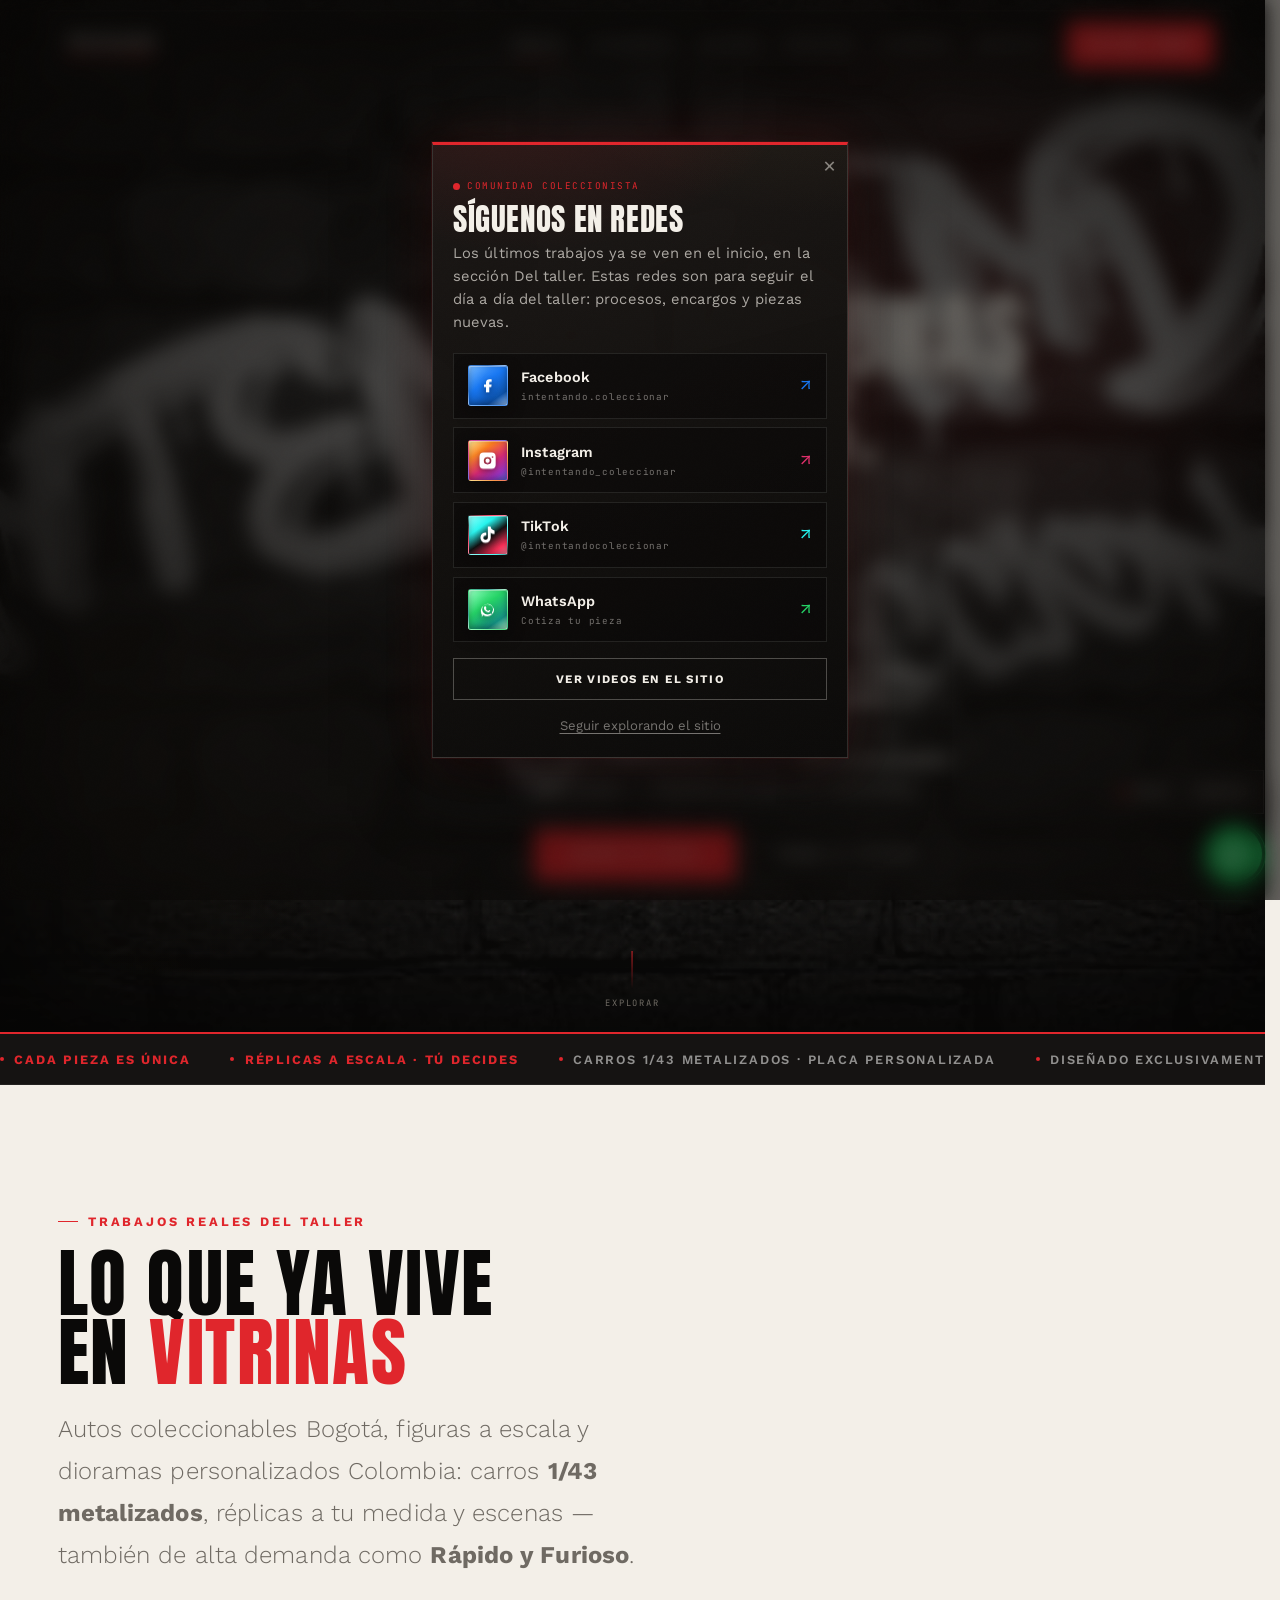
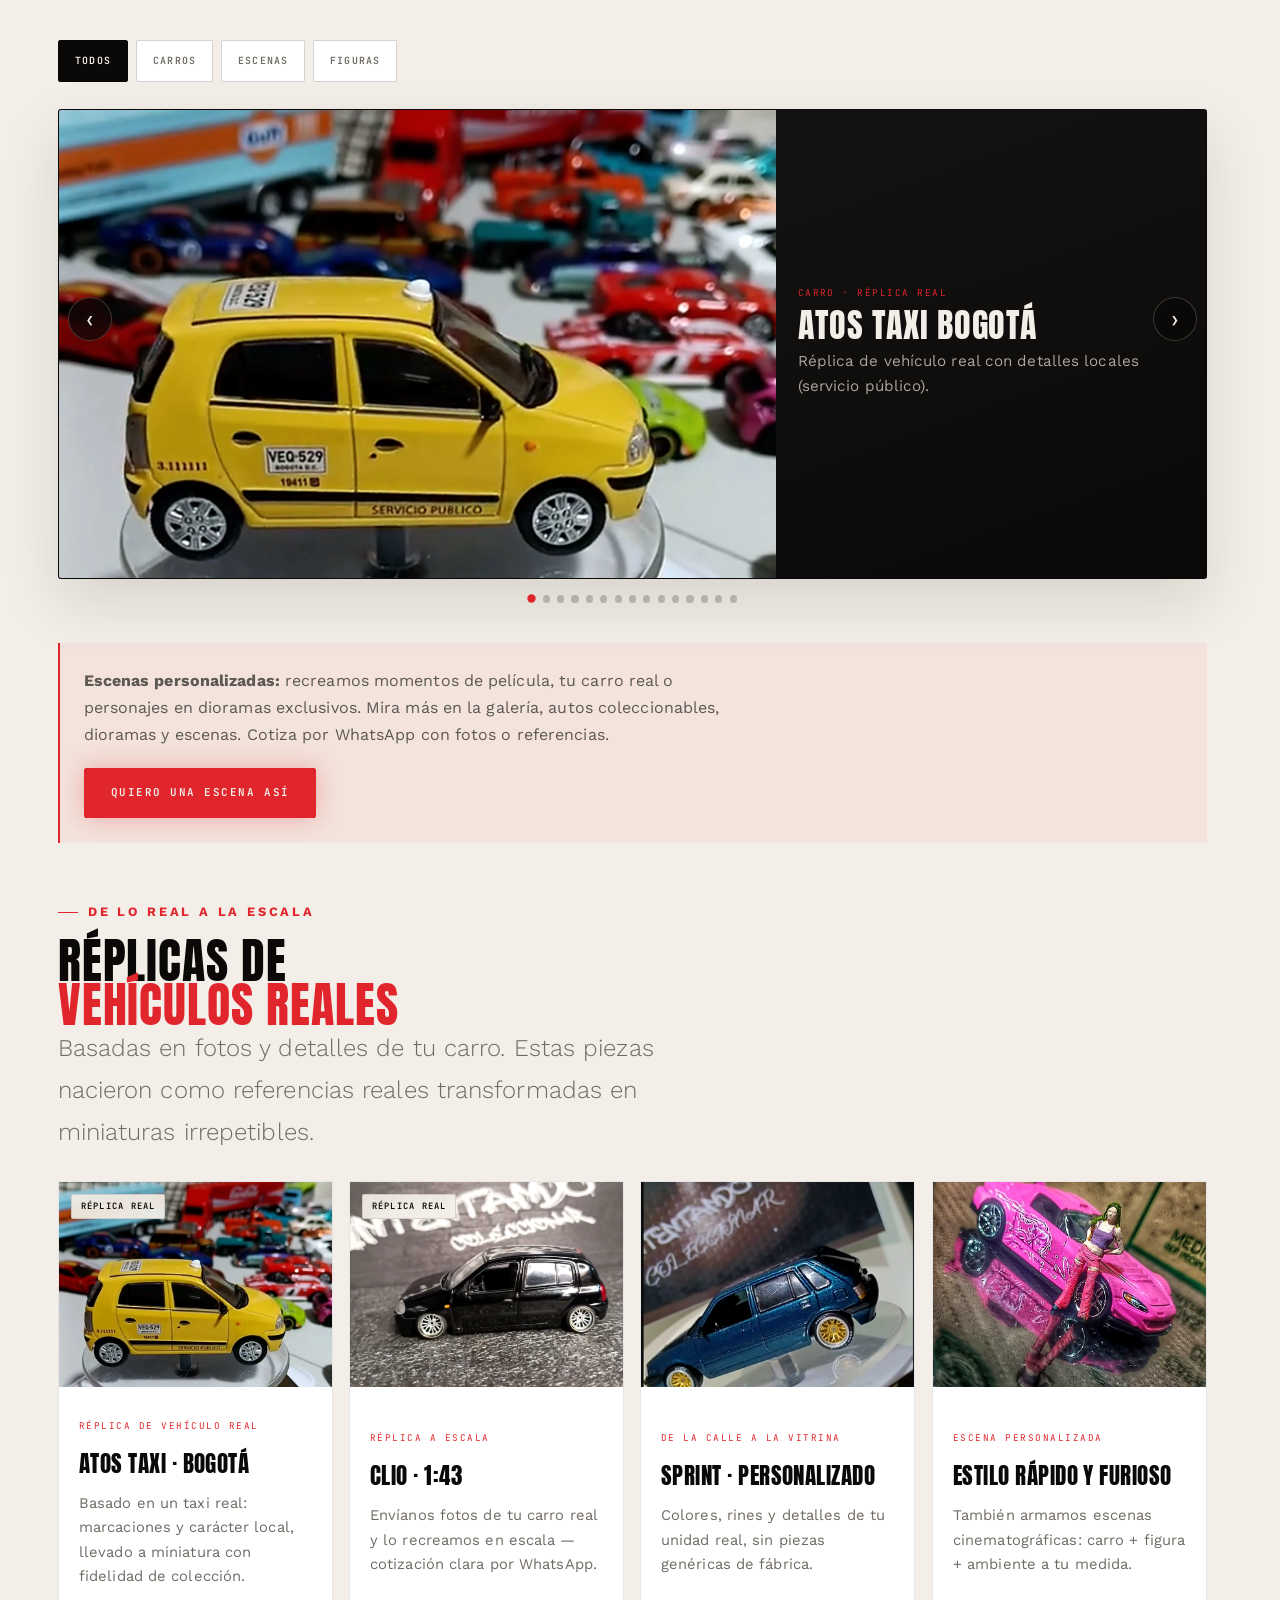
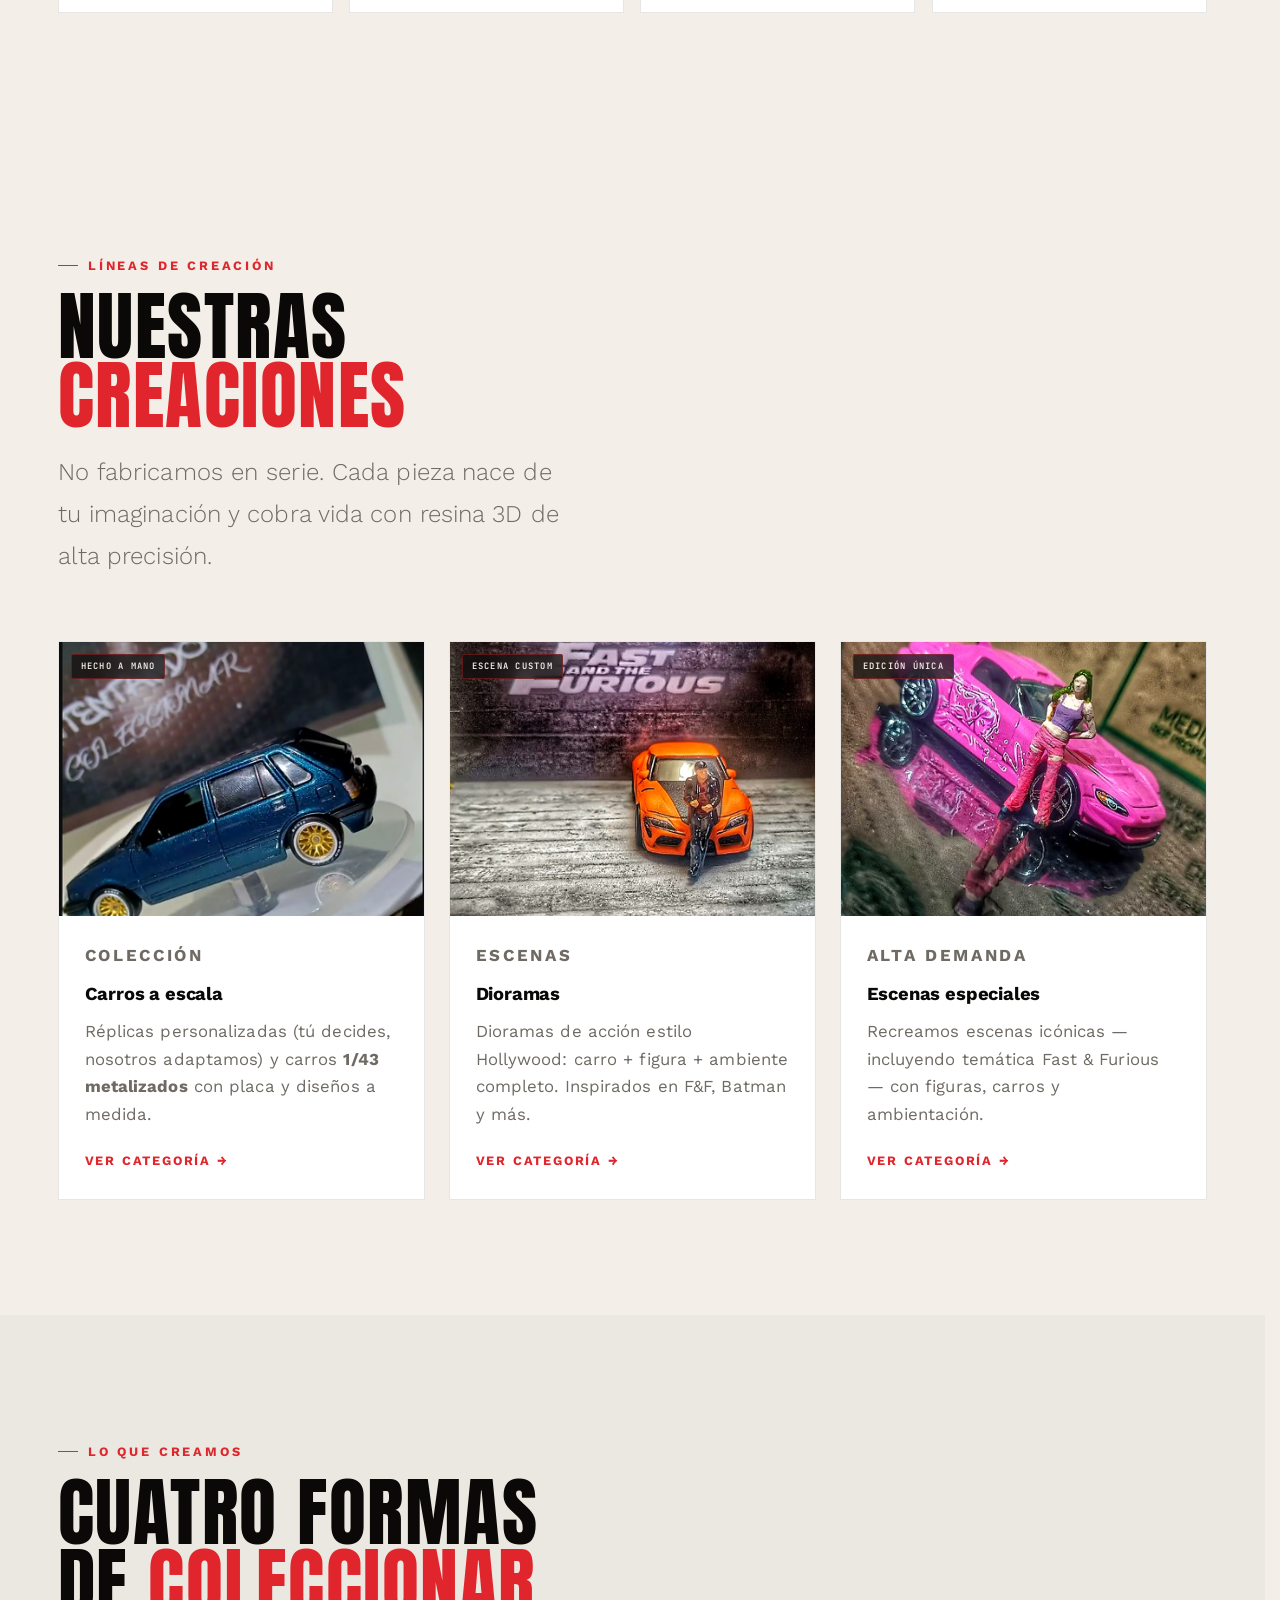
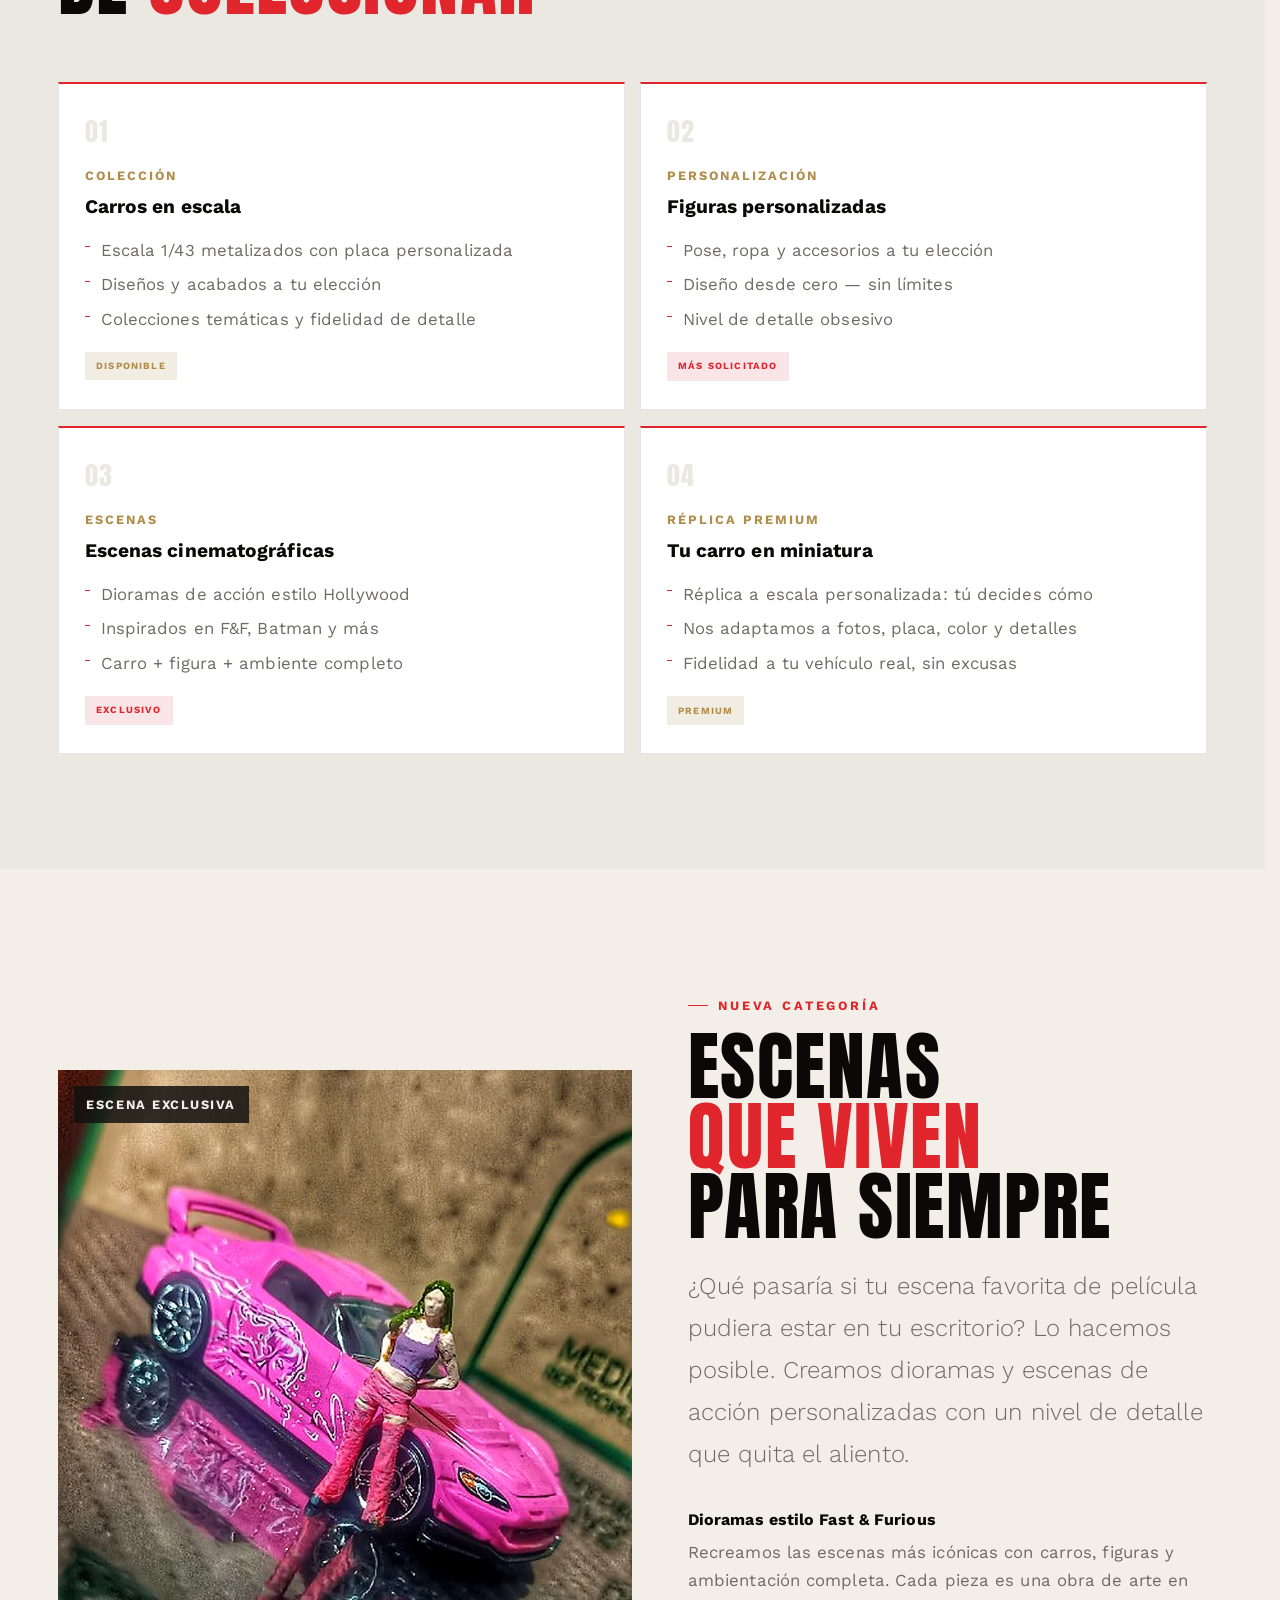
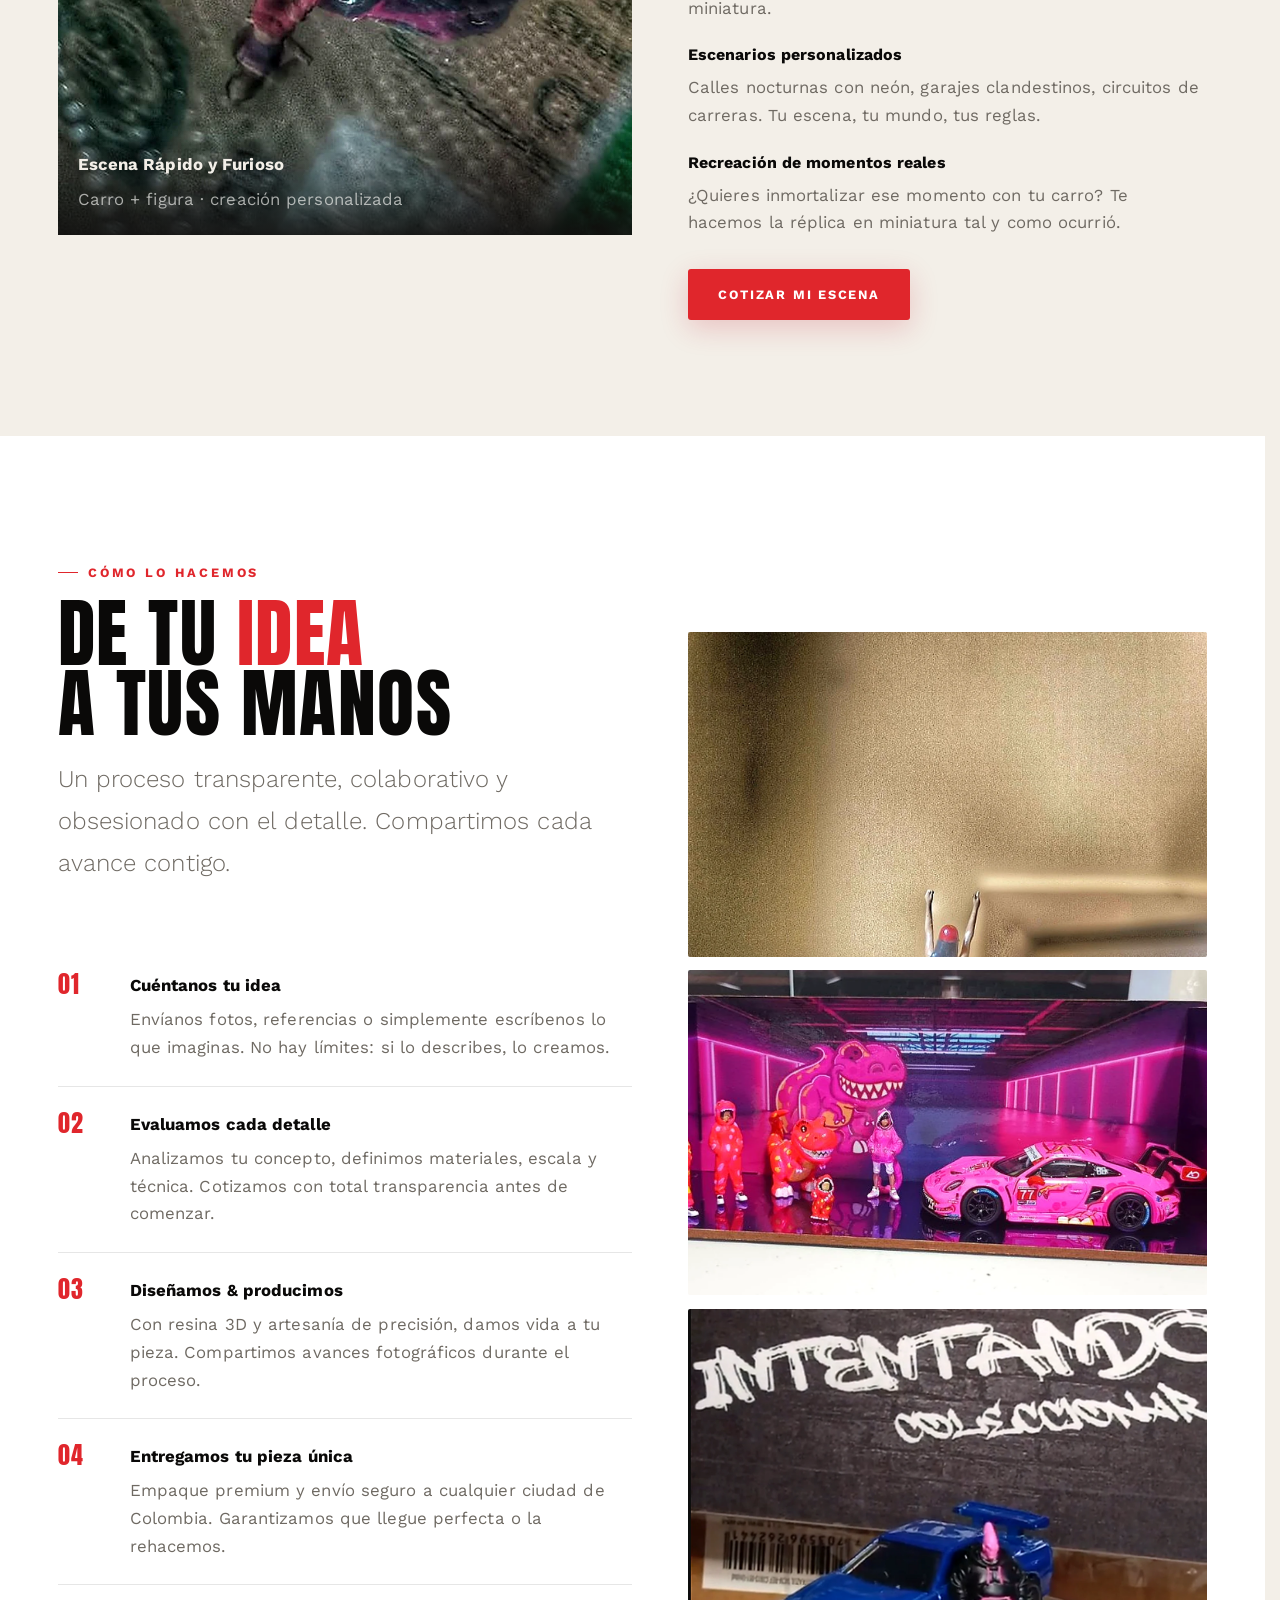
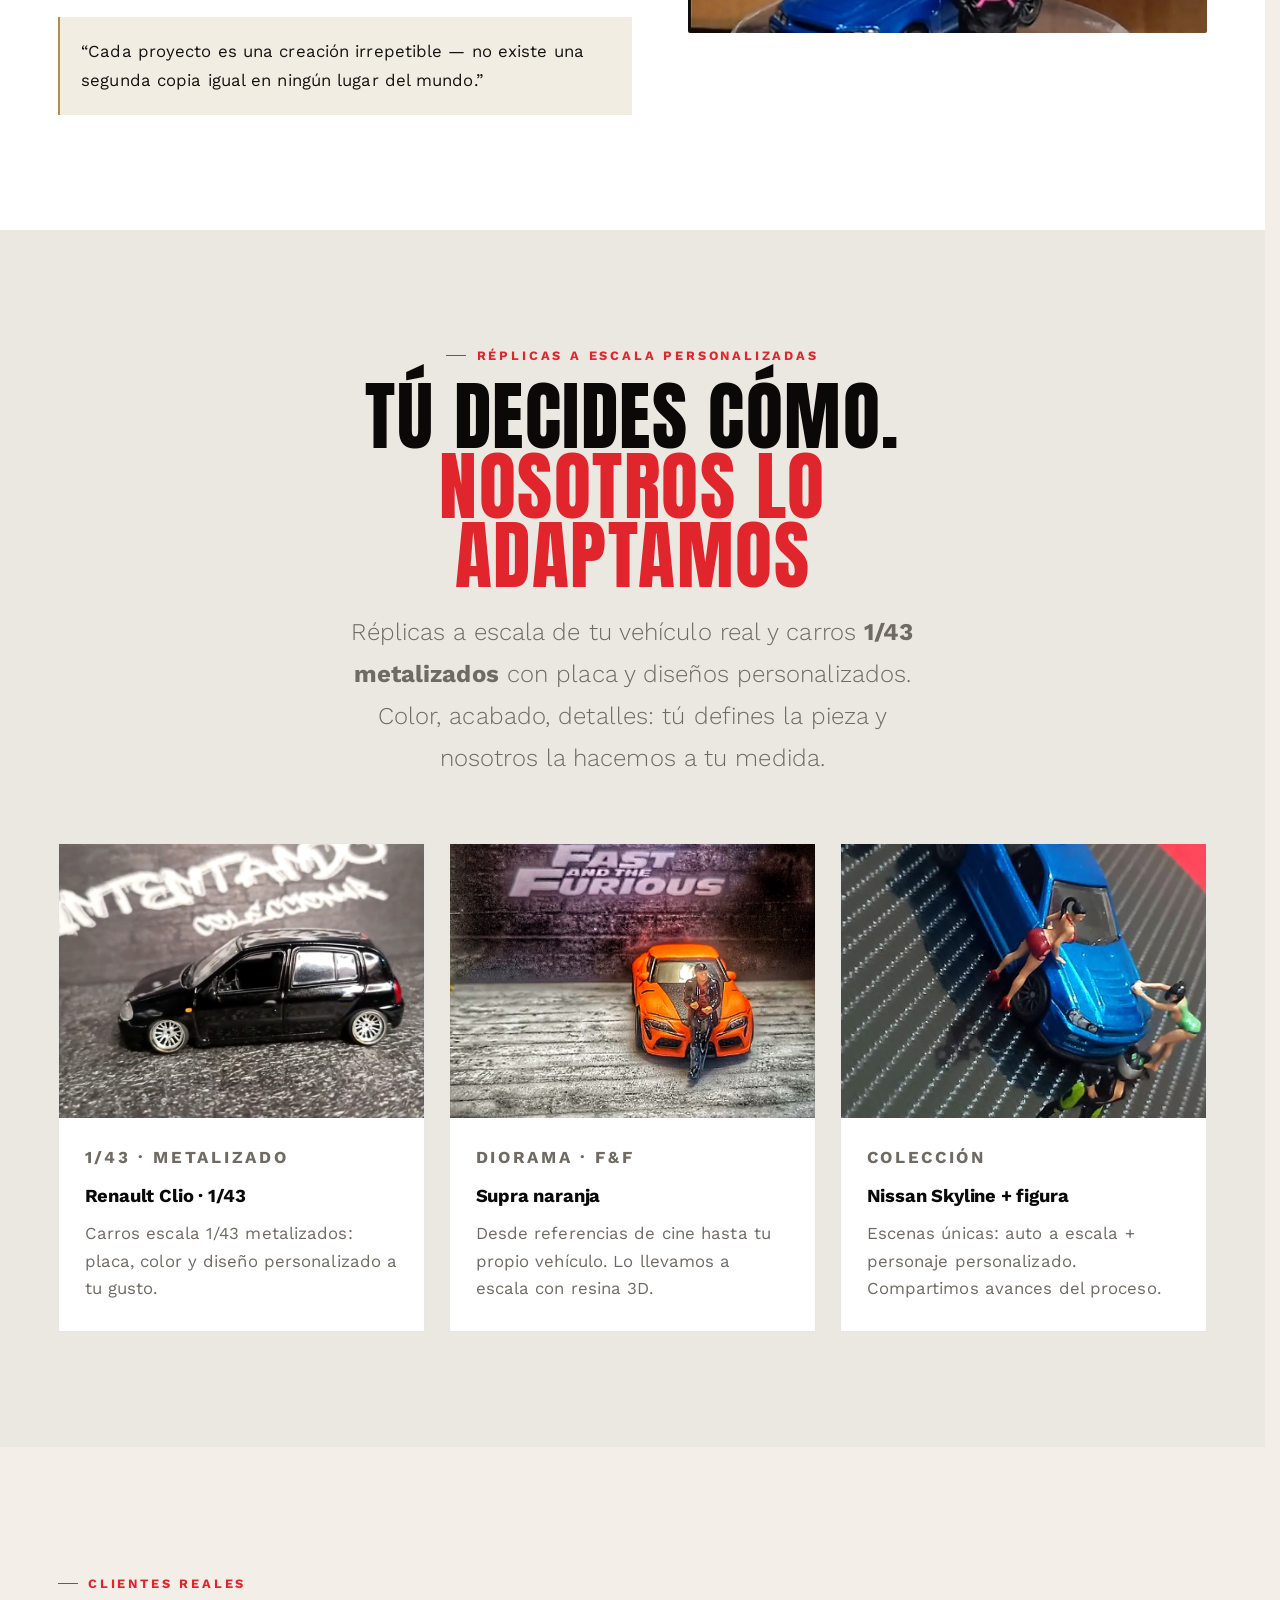
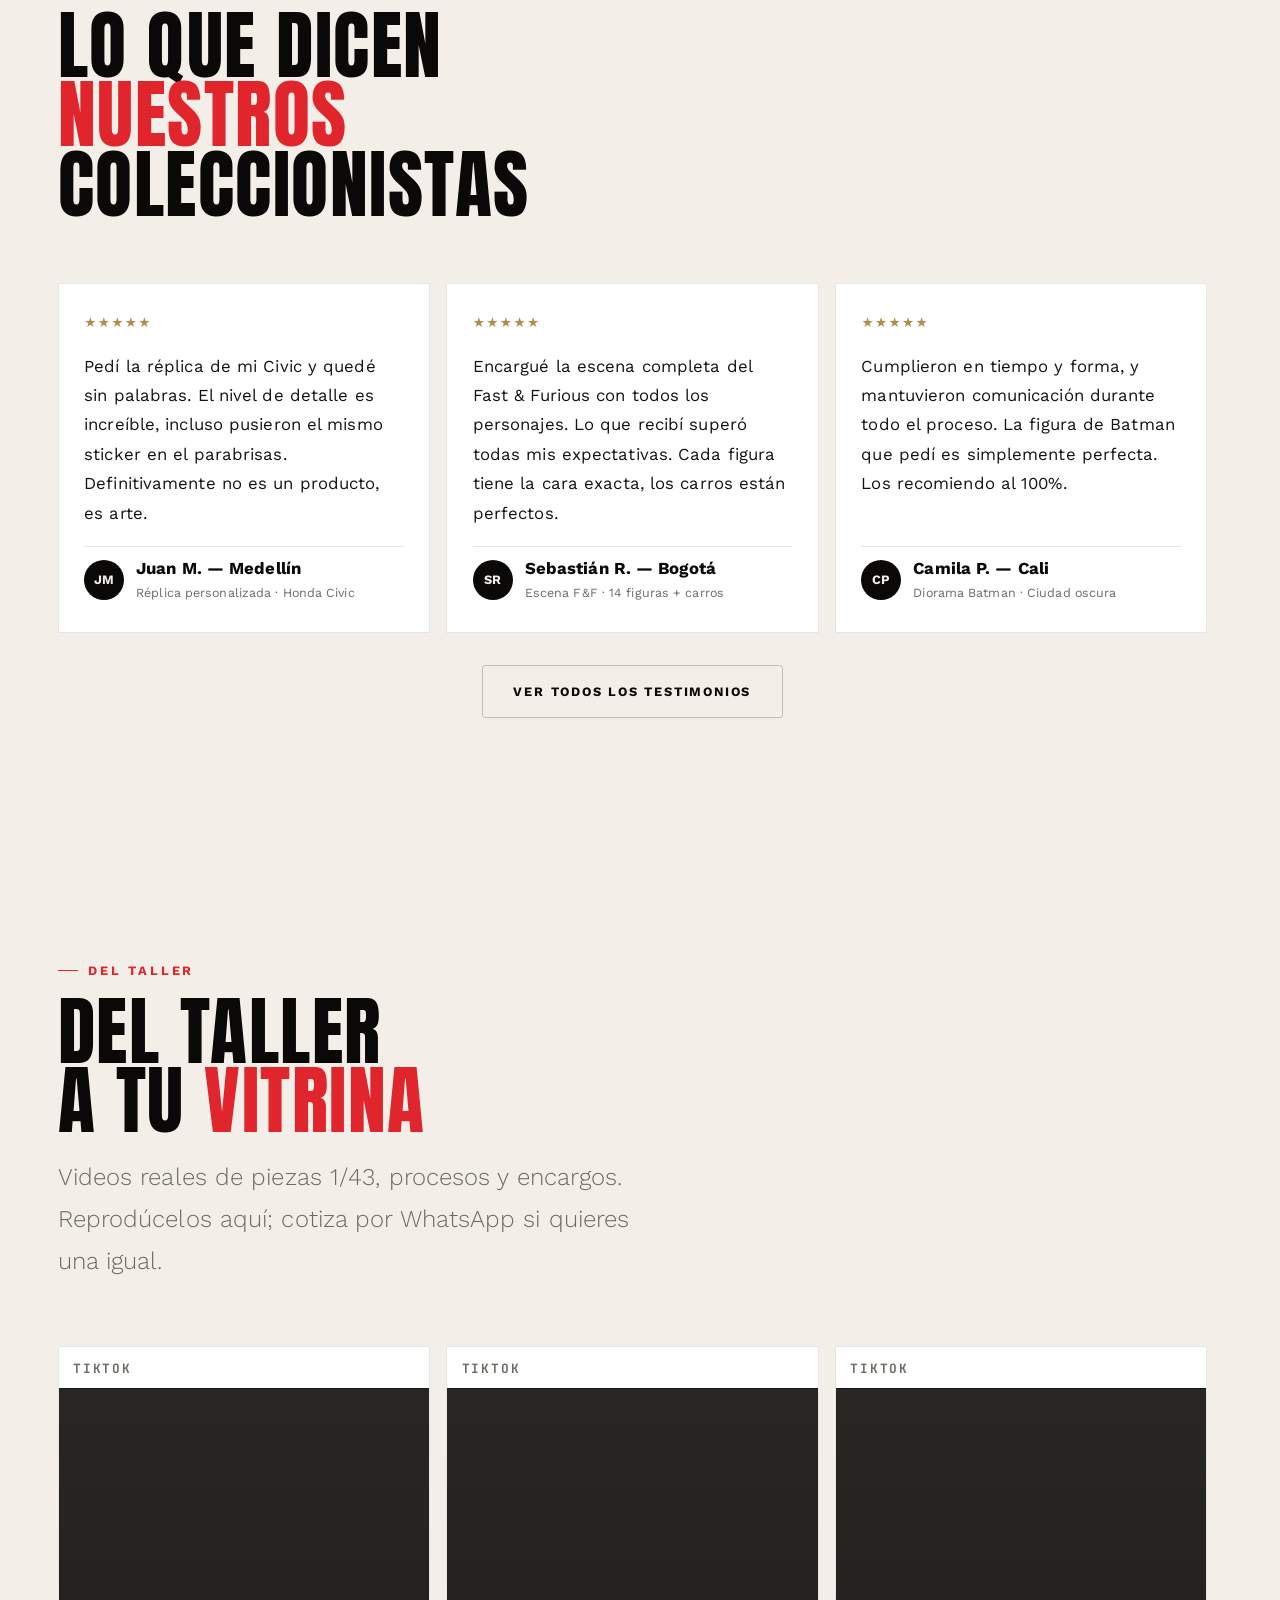
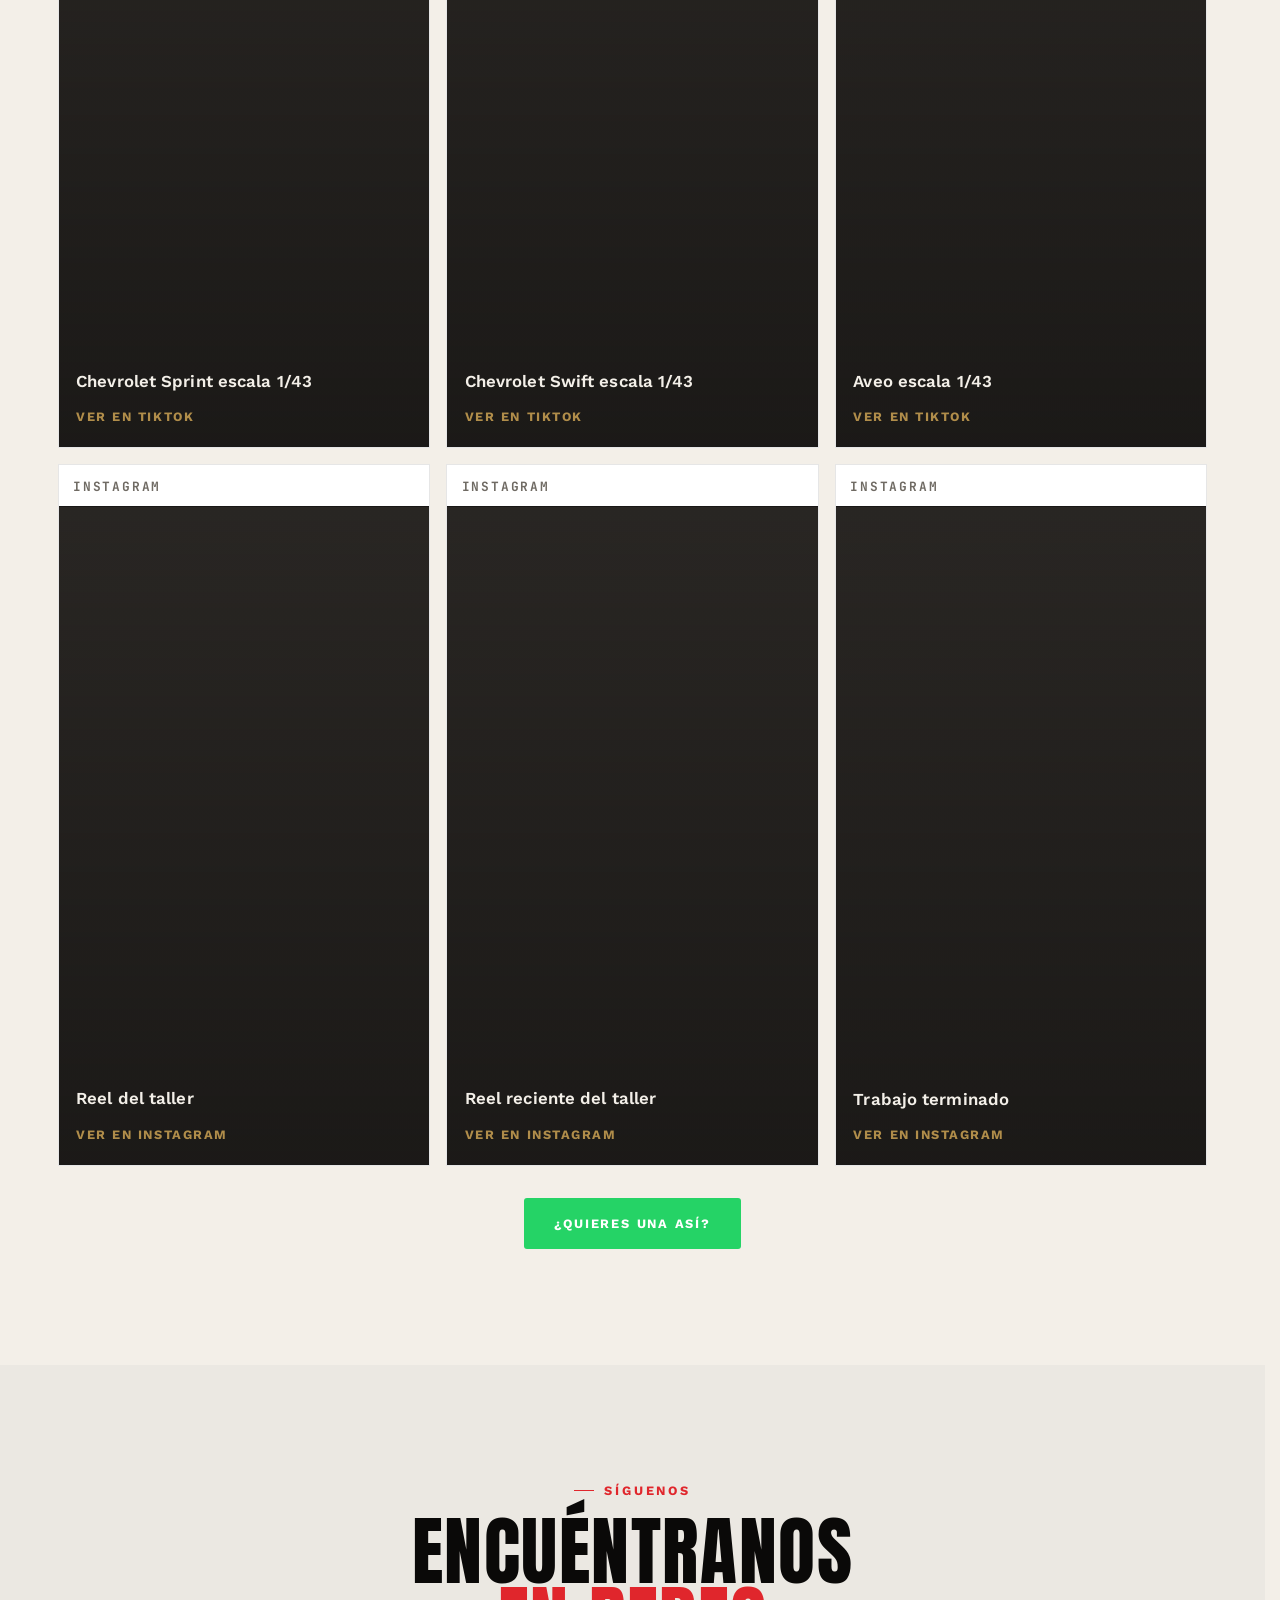
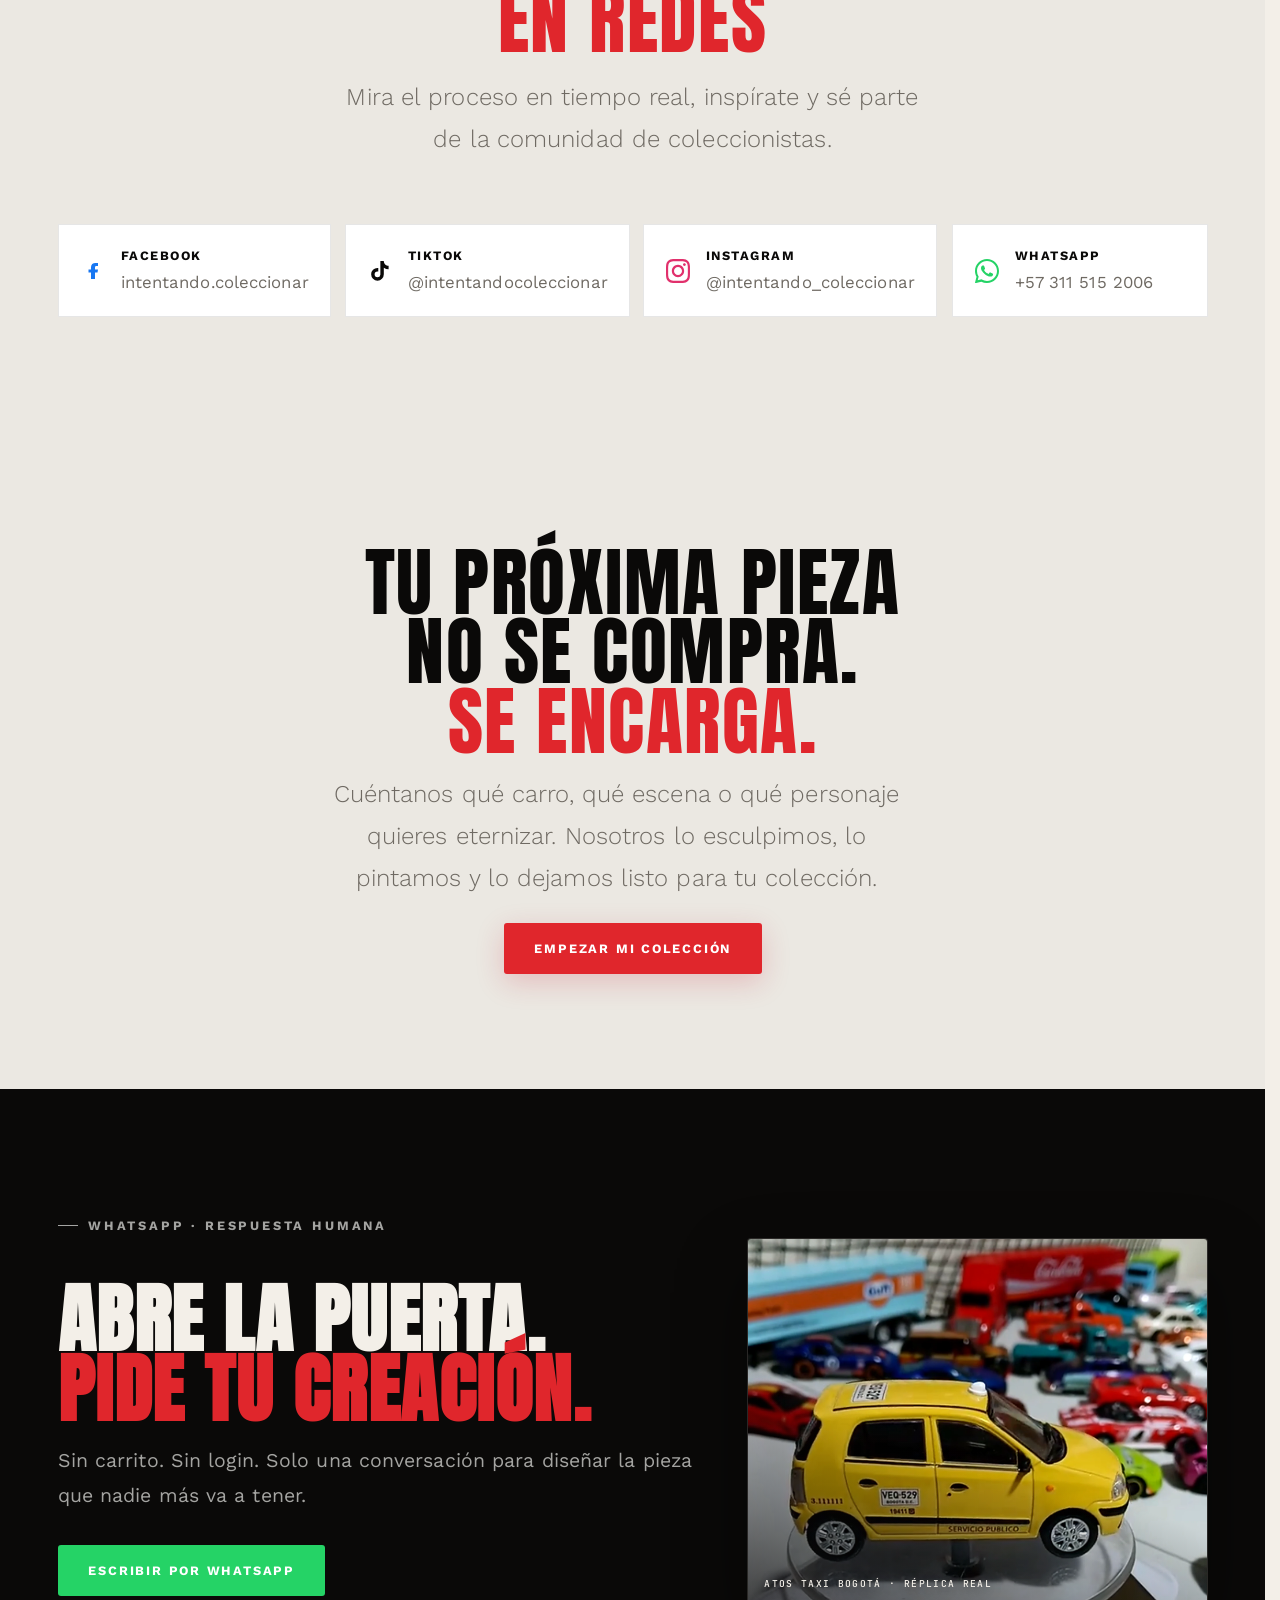
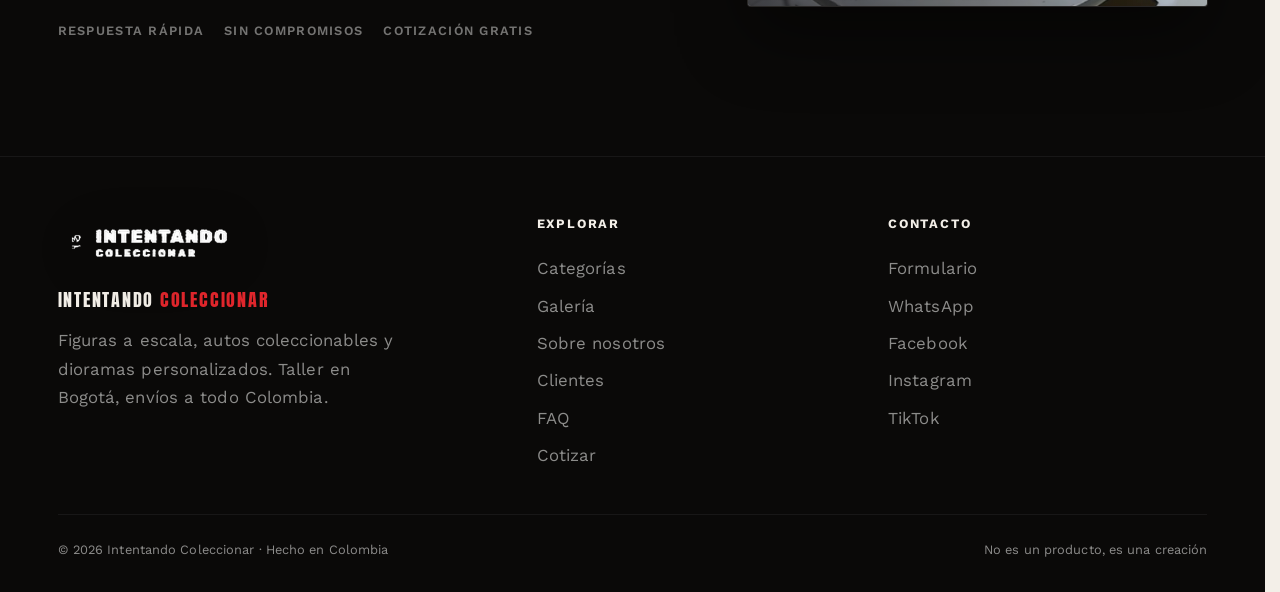
==== commit ed4f1904: "Publish workshop videos on the site with official TikTok and Instagram embeds. Visitors can watch re" ====
--- a/index.html
+++ b/index.html
@@ -42,6 +42,7 @@
 <link rel="stylesheet" href="css/site-extras.css"/>
 <link rel="stylesheet" href="css/hero.css?v=6"/>
 <link rel="stylesheet" href="css/works.css"/>
+<link rel="stylesheet" href="css/social-feed.css"/>
   <script type="application/ld+json">
 {
   "@context": "https://schema.org",
@@ -783,6 +784,21 @@
       </div>
     </section>
 
+    <!-- DEL TALLER — embeds oficiales -->
+    <section id="del-taller" class="section" aria-labelledby="del-taller-title">
+      <div class="container">
+        <div class="section-head reveal">
+          <p class="eyebrow">Del taller</p>
+          <h2 id="del-taller-title" class="display">Del taller a tu <em>vitrina</em></h2>
+          <p class="lead">Videos reales de piezas 1/43, procesos y encargos. Reprodúcelos aquí; cotiza por WhatsApp si quieres una igual.</p>
+        </div>
+        <div data-social-feed></div>
+        <p class="text-center mt-4">
+          <a class="btn btn--wa" href="https://wa.me/573115152006?text=Hola%2C%20vi%20una%20pieza%20del%20taller%20y%20quiero%20una%20as%C3%AD" target="_blank" rel="noopener noreferrer">¿Quieres una así?</a>
+        </p>
+      </div>
+    </section>
+
     <!-- REDES -->
     <section class="section section--stone" aria-labelledby="redes-title">
       <div class="container">
@@ -902,7 +918,8 @@
 
   <script src="js/site-config.js" defer></script>
   <script src="js/analytics.js" defer></script>
+  <script src="js/social-feed.js" defer></script>
   <script src="js/main.js?v=6" defer></script>
-  <script src="js/experience.js?v=8" defer></script>
+  <script src="js/experience.js?v=9" defer></script>
 </body>
 </html>
--- a/css/main.css
+++ b/css/main.css
@@ -1600,7 +1600,13 @@
 
 @media (min-width: 720px) {
   .social-row {
-    grid-template-columns: repeat(3, 1fr);
+    grid-template-columns: repeat(2, 1fr);
+  }
+}
+
+@media (min-width: 900px) {
+  .social-row {
+    grid-template-columns: repeat(4, 1fr);
   }
 }
 
--- a/css/motion.css
+++ b/css/motion.css
@@ -700,6 +700,7 @@
 .ic-social-modal__title,
 .ic-social-modal__text,
 .ic-social-modal__grid,
+.ic-social-modal__watch,
 .ic-social-modal__skip {
   position: relative;
   z-index: 1;
@@ -960,6 +961,37 @@
 
 .ic-social-modal__link:hover .ic-social-modal__go {
   transform: translate(2px, -2px);
+}
+
+.ic-social-modal__watch {
+  display: inline-flex;
+  align-items: center;
+  justify-content: center;
+  width: 100%;
+  margin-top: 1rem;
+  min-height: 2.6rem;
+  padding: 0.55rem 0.9rem;
+  border: 1px solid rgba(243, 239, 232, 0.28);
+  background: transparent;
+  color: #f3efe8;
+  font-family: "Work Sans", system-ui, sans-serif;
+  font-size: 0.72rem;
+  font-weight: 700;
+  letter-spacing: 0.12em;
+  text-transform: uppercase;
+  text-decoration: none;
+  opacity: 0;
+  transform: translateY(8px);
+  transition: border-color var(--motion-fast) ease, background var(--motion-fast) ease;
+}
+
+.ic-social-modal.is-open .ic-social-modal__watch {
+  animation: ic-social-rise 0.55s var(--ease-out) 0.76s forwards;
+}
+
+.ic-social-modal__watch:hover {
+  border-color: rgba(243, 239, 232, 0.7);
+  background: rgba(243, 239, 232, 0.06);
 }
 
 .ic-social-modal__skip {
@@ -1054,6 +1086,7 @@
   .ic-social-modal.is-open .ic-social-modal__title,
   .ic-social-modal.is-open .ic-social-modal__text,
   .ic-social-modal.is-open .ic-social-modal__link,
+  .ic-social-modal.is-open .ic-social-modal__watch,
   .ic-social-modal.is-open .ic-social-modal__skip {
     opacity: 1 !important;
     transform: none !important;
--- a/css/social-feed.css
+++ b/css/social-feed.css
@@ -0,0 +1,126 @@
+/* Official social embeds — grid / cards / players only */
+
+#del-taller {
+  scroll-margin-top: calc(var(--nav-h) + 0.75rem);
+}
+
+.social-feed {
+  display: grid;
+  grid-template-columns: 1fr;
+  gap: 1rem;
+}
+
+@media (min-width: 720px) {
+  .social-feed {
+    grid-template-columns: repeat(2, minmax(0, 1fr));
+  }
+}
+
+@media (min-width: 1100px) {
+  .social-feed {
+    grid-template-columns: repeat(3, minmax(0, 1fr));
+  }
+}
+
+.social-embed {
+  display: flex;
+  flex-direction: column;
+  min-width: 0;
+  background: var(--paper-elevated);
+  border: 1px solid var(--border);
+  overflow: hidden;
+}
+
+.social-embed--featured {
+  border-color: color-mix(in srgb, var(--brass) 45%, var(--border));
+}
+
+.social-embed > .social-card__platform {
+  margin: 0;
+  padding: 0.7rem 0.9rem 0.55rem;
+  font-family: var(--font-mono);
+  letter-spacing: 0.14em;
+  color: var(--muted);
+}
+
+.social-embed__frame {
+  position: relative;
+  aspect-ratio: 9 / 16;
+  overflow: hidden;
+  background: var(--ink-soft);
+  border-top: 1px solid var(--border);
+}
+
+.social-embed__frame .tiktok-embed,
+.social-embed__frame .instagram-media {
+  position: absolute !important;
+  inset: 0 !important;
+  margin: 0 !important;
+  min-width: 0 !important;
+  max-width: none !important;
+  width: 100% !important;
+  height: 100% !important;
+  background: transparent !important;
+  border: 0 !important;
+  box-shadow: none !important;
+}
+
+.social-embed__frame iframe {
+  position: absolute !important;
+  inset: 0 !important;
+  width: 100% !important;
+  height: 100% !important;
+  min-width: 0 !important;
+  max-width: none !important;
+  border: 0;
+}
+
+.social-embed__frame--fallback {
+  display: flex;
+  flex-direction: column;
+  justify-content: flex-end;
+  gap: 0.85rem;
+  padding: 1.15rem 1.1rem 1.25rem;
+  background:
+    linear-gradient(180deg, rgba(14, 13, 12, 0.08), rgba(14, 13, 12, 0.55)),
+    var(--graphite);
+}
+
+.social-embed__title {
+  font-family: var(--heading);
+  font-size: var(--fs-sm);
+  font-weight: 600;
+  line-height: 1.35;
+  color: var(--paper);
+}
+
+.social-embed__open {
+  font-family: var(--heading);
+  font-size: var(--fs-xs);
+  font-weight: 700;
+  letter-spacing: 0.12em;
+  text-transform: uppercase;
+  color: var(--brass);
+}
+
+.social-embed__open:hover {
+  color: var(--paper);
+}
+
+.social-feed__error {
+  grid-column: 1 / -1;
+  margin: 0;
+  padding: 1.25rem 1.1rem;
+  border: 1px solid var(--border);
+  background: var(--paper-elevated);
+  color: var(--muted);
+  font-size: var(--fs-sm);
+}
+
+@media (prefers-reduced-motion: reduce) {
+  .social-embed,
+  .social-embed__frame,
+  .social-embed__open {
+    transition: none;
+  }
+}
